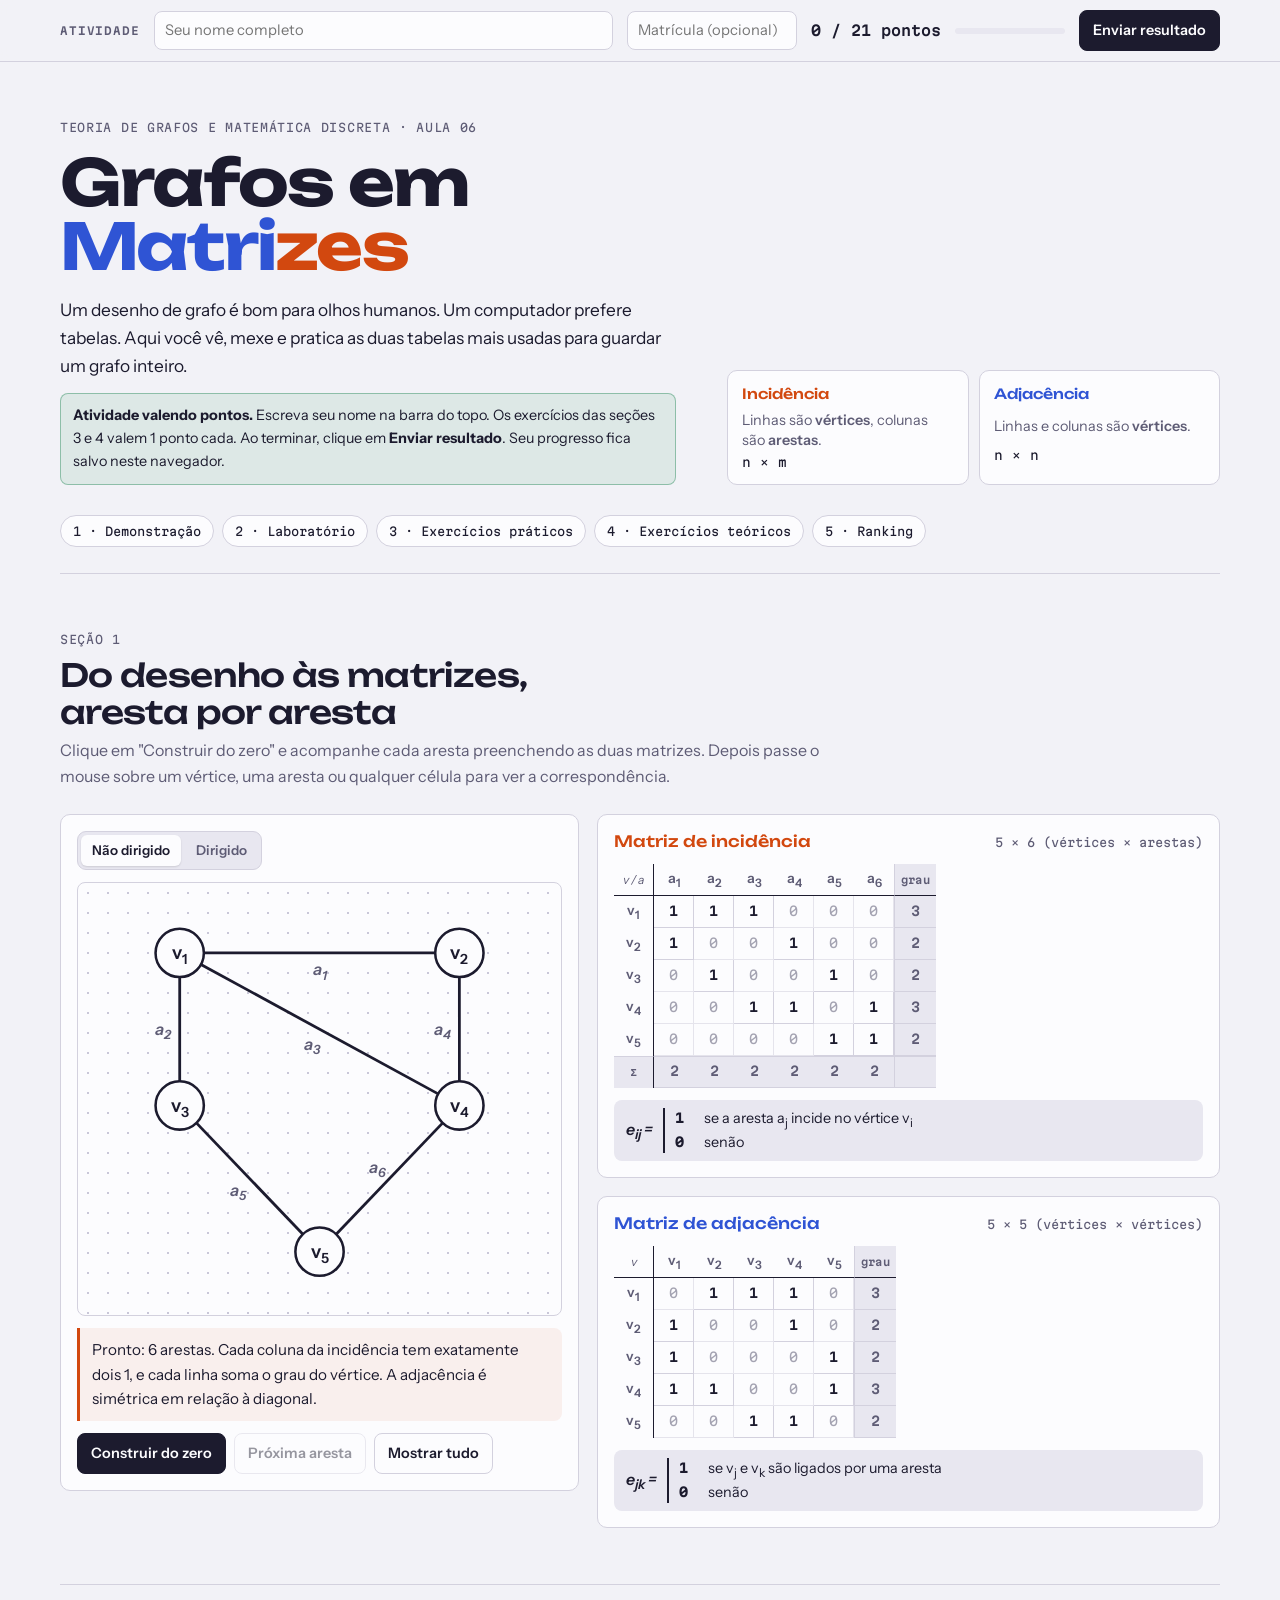
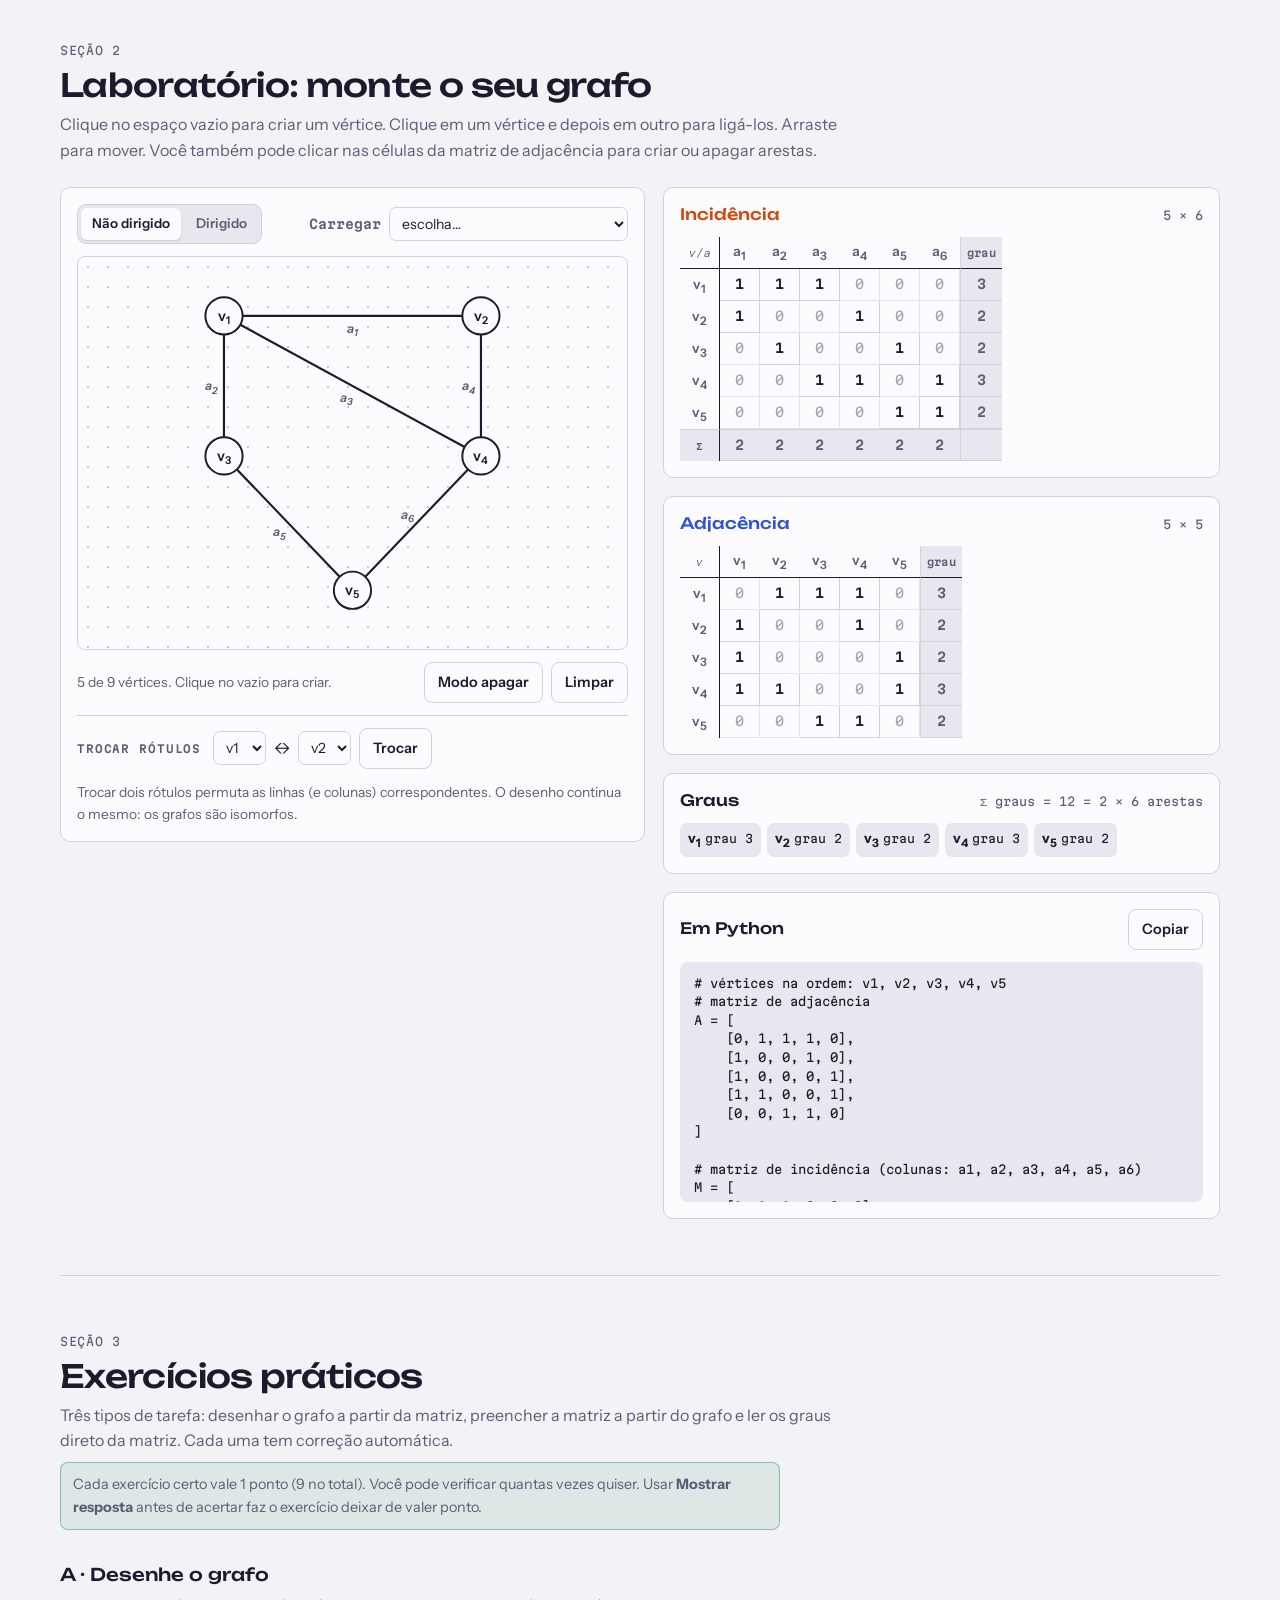
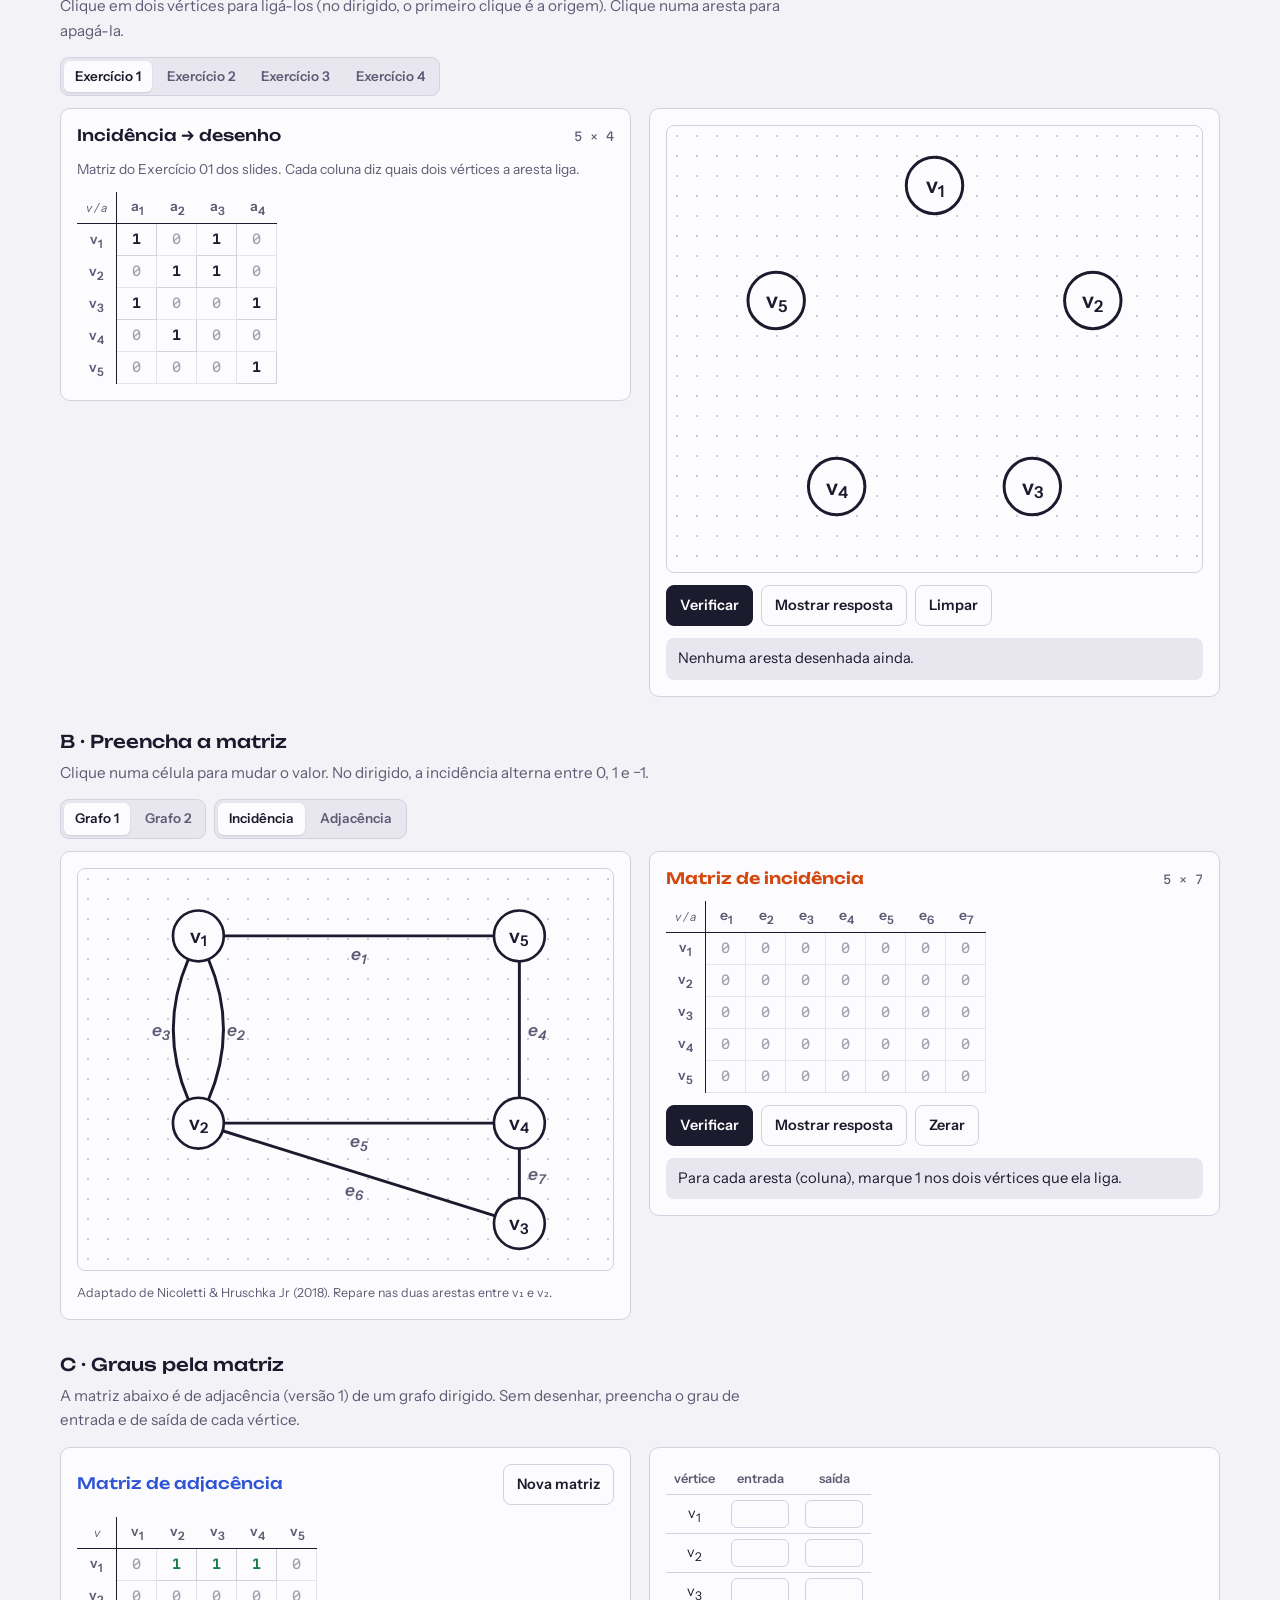
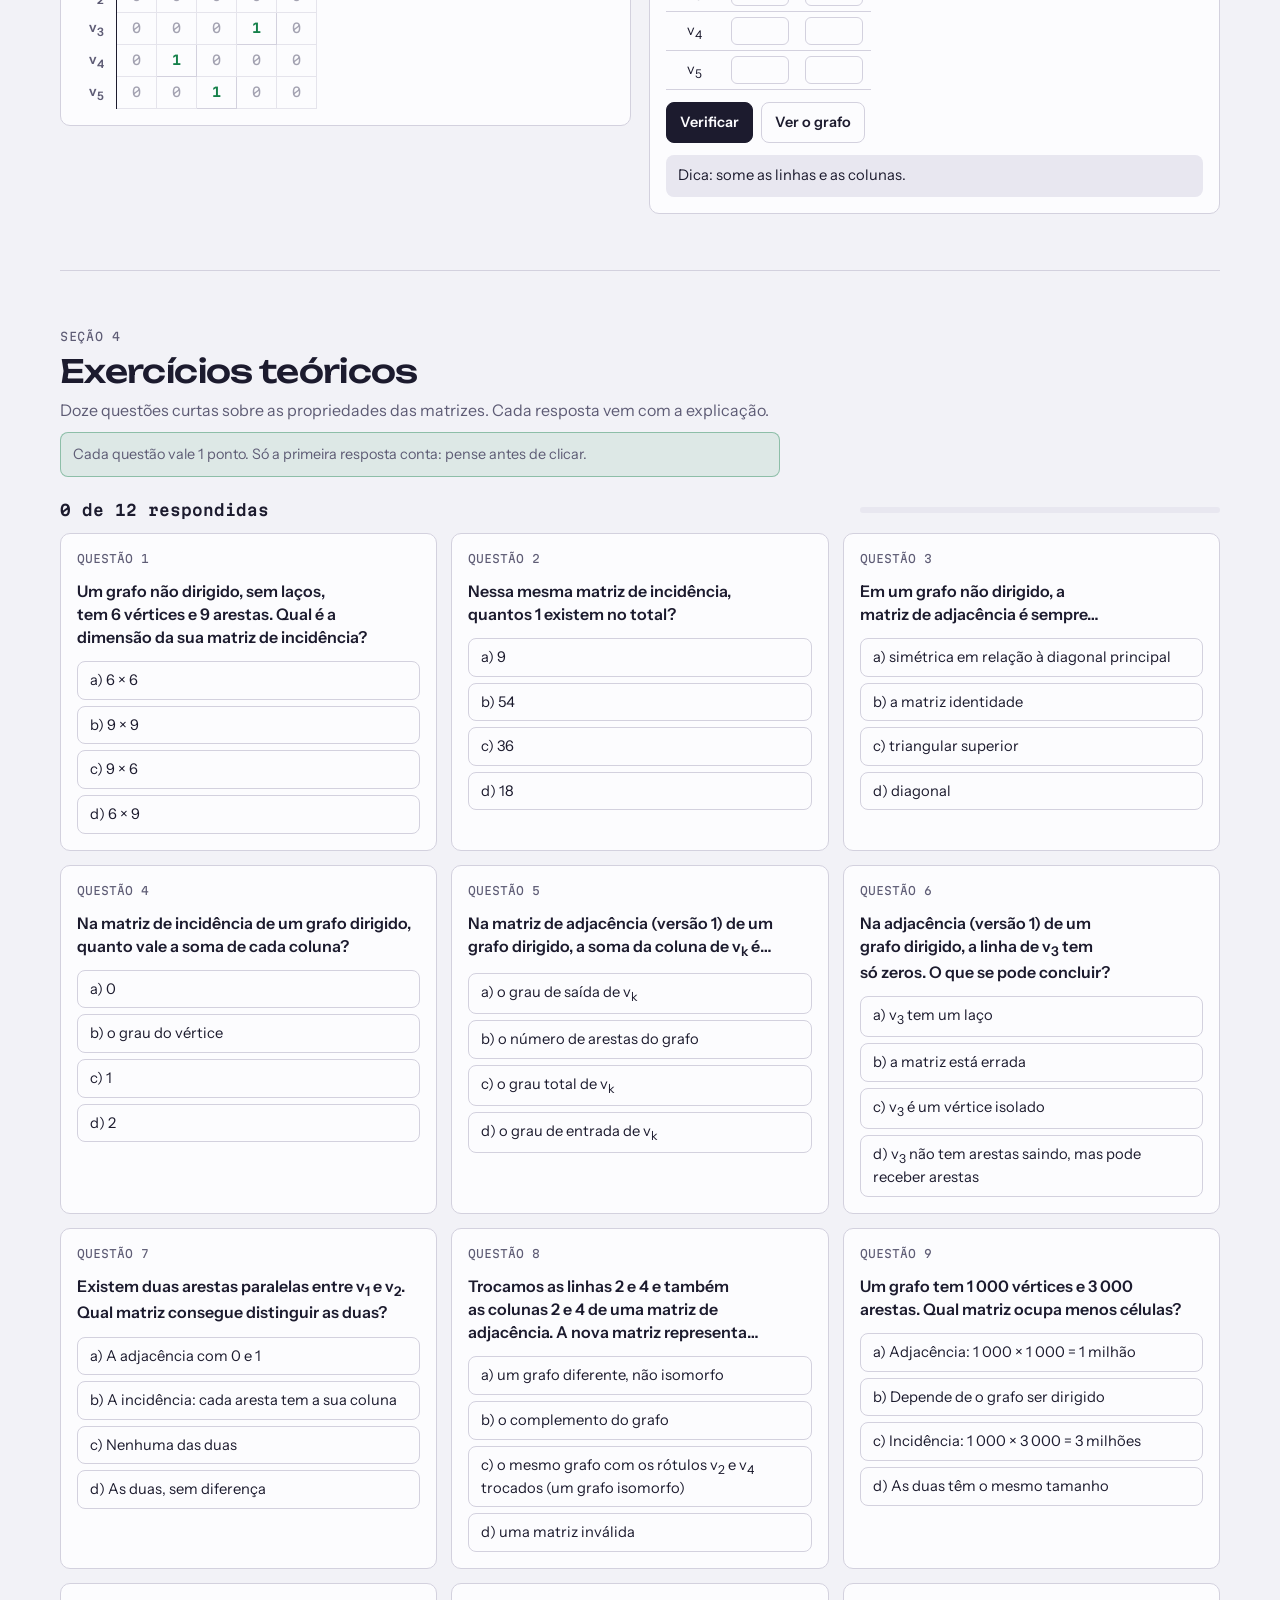
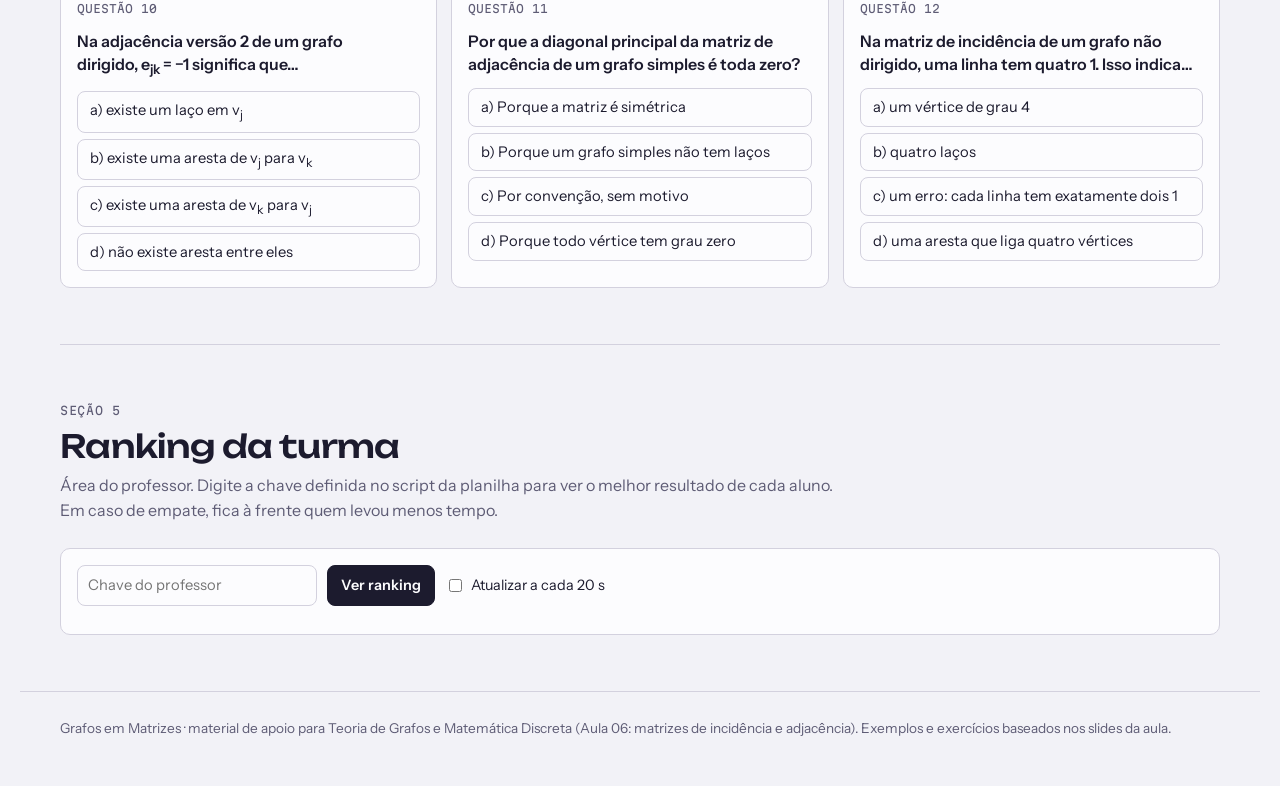
==== index.html @ cfc1b8e6 "Add files via upload" ====
<!doctype html>
<html lang="pt-BR">
  <head>
    <meta charset="utf-8" />
    <meta
      name="viewport"
      content="width=device-width,initial-scale=1,viewport-fit=cover"
    />
    <title>Grafos em Matrizes · Turma</title>
    <link rel="preconnect" href="https://fonts.googleapis.com" />
    <link rel="preconnect" href="https://fonts.gstatic.com" crossorigin />
    <link
      rel="stylesheet"
      href="https://fonts.googleapis.com/css2?family=Unbounded:wght@500;700&family=Instrument+Sans:wght@400;500;600;700&family=Martian+Mono:wght@400;600&display=swap"
    />
    <style>
      /* Layout: papel quadriculado de matemática discreta. Cabeçalho curto; a demonstração (desenho ↔ matrizes) abre a página; depois laboratório, exercícios práticos e teóricos. */
      :root {
        --bg: #f2f2f7;
        --surface: #fcfcfe;
        --sunk: #e8e7f0;
        --ink: #1c1b2e;
        --muted: #5e5c75;
        --line: #d3d1de;
        --dot: #c9c7d8;
        --vtx: #2f54d4;
        --edge: #d2480f;
        --out: #15804a;
        --in: #c2255c;
        --f-display: "Unbounded", "Arial Black", system-ui, sans-serif;
        --f-body:
          "Instrument Sans", system-ui, -apple-system, "Segoe UI", Roboto,
          sans-serif;
        --f-mono:
          "Martian Mono", ui-monospace, "SFMono-Regular", Menlo, Consolas,
          monospace;
        --r: 10px;
      }
      @media (prefers-color-scheme: dark) {
        :root:not([data-theme="light"]) {
          --bg: #121220;
          --surface: #1a1a2b;
          --sunk: #0e0e19;
          --ink: #e7e6f2;
          --muted: #9c9ab4;
          --line: #2e2d45;
          --dot: #34334d;
          --vtx: #7c98ff;
          --edge: #ff8a4c;
          --out: #4fd08c;
          --in: #ff6b9a;
          color-scheme: dark;
        }
      }
      :root[data-theme="dark"] {
        --bg: #121220;
        --surface: #1a1a2b;
        --sunk: #0e0e19;
        --ink: #e7e6f2;
        --muted: #9c9ab4;
        --line: #2e2d45;
        --dot: #34334d;
        --vtx: #7c98ff;
        --edge: #ff8a4c;
        --out: #4fd08c;
        --in: #ff6b9a;
        color-scheme: dark;
      }
      * {
        box-sizing: border-box;
      }
      [hidden] {
        display: none !important;
      }
      body {
        margin: 0;
        background: var(--bg);
        color: var(--ink);
        font: 16px/1.6 var(--f-body);
        -webkit-font-smoothing: antialiased;
      }
      .wrap {
        max-width: 1240px;
        margin-inline: auto;
        padding-inline: clamp(16px, 4vw, 40px);
      }
      h1,
      h2,
      h3,
      h4 {
        margin: 0;
        text-wrap: balance;
      }
      p {
        margin: 0;
      }
      a {
        color: var(--vtx);
      }
      .kv {
        color: var(--vtx);
        font-weight: 600;
      }
      .ke {
        color: var(--edge);
        font-weight: 600;
      }
      .ko {
        color: var(--out);
        font-weight: 600;
      }
      .ki {
        color: var(--in);
        font-weight: 600;
      }
      :focus-visible {
        outline: 2px solid var(--vtx);
        outline-offset: 2px;
      }

      /* ---------- Cabeçalho ---------- */
      .hero {
        display: grid;
        grid-template-columns: minmax(0, 1.25fr) minmax(0, 1fr);
        gap: clamp(20px, 4vw, 56px);
        padding-block: clamp(28px, 5vw, 56px) 20px;
        align-items: end;
      }
      .eyebrow {
        font-family: var(--f-mono);
        font-size: 0.72rem;
        letter-spacing: 0.06em;
        text-transform: uppercase;
        color: var(--muted);
        margin-bottom: 14px;
      }
      h1 {
        font-family: var(--f-display);
        font-weight: 700;
        font-size: clamp(2.1rem, 5.4vw, 4rem);
        line-height: 1;
        letter-spacing: -0.03em;
      }
      h1 .v {
        color: var(--vtx);
      }
      h1 .e {
        color: var(--edge);
      }
      .lead {
        font-size: 1.08rem;
        max-width: 56ch;
      }
      .hero-pair {
        display: grid;
        grid-template-columns: 1fr 1fr;
        gap: 10px;
      }
      .hero-pair div {
        background: var(--surface);
        border: 1px solid var(--line);
        border-radius: var(--r);
        padding: 12px 14px;
        display: grid;
        gap: 4px;
      }
      .hero-pair b {
        font-family: var(--f-display);
        font-size: 0.88rem;
        font-weight: 500;
      }
      .hero-pair span {
        font-size: 0.9rem;
        color: var(--muted);
        line-height: 1.4;
      }
      .hero-pair .dim {
        font-family: var(--f-mono);
        font-size: 0.78rem;
        color: var(--ink);
      }
      nav.toc {
        display: flex;
        flex-wrap: wrap;
        gap: 8px;
        padding-block: 10px 26px;
      }
      nav.toc a {
        font-family: var(--f-mono);
        font-size: 0.74rem;
        color: var(--ink);
        text-decoration: none;
        padding: 6px 12px;
        border: 1px solid var(--line);
        border-radius: 999px;
        background: var(--surface);
      }
      nav.toc a:hover {
        border-color: var(--ink);
      }

      /* ---------- Seções ---------- */
      section {
        padding-block: clamp(32px, 5vw, 56px);
        border-top: 1px solid var(--line);
      }
      .sec-head {
        display: grid;
        gap: 8px;
        margin-bottom: 24px;
        max-width: 72ch;
      }
      .sec-head .num {
        font-family: var(--f-mono);
        font-size: 0.72rem;
        color: var(--muted);
        letter-spacing: 0.06em;
      }
      h2 {
        font-family: var(--f-display);
        font-weight: 500;
        font-size: clamp(1.35rem, 2.8vw, 2rem);
        line-height: 1.15;
        letter-spacing: -0.02em;
      }
      .sec-head p {
        color: var(--muted);
      }
      h3.sub {
        font-family: var(--f-display);
        font-weight: 500;
        font-size: 1.1rem;
        margin: 30px 0 6px;
      }
      p.subp {
        color: var(--muted);
        font-size: 0.95rem;
        margin-bottom: 14px;
        max-width: 72ch;
      }
      .card {
        background: var(--surface);
        border: 1px solid var(--line);
        border-radius: var(--r);
        padding: 16px;
        display: flex;
        flex-direction: column;
        gap: 12px;
        min-width: 0;
      }
      .lbl {
        font-family: var(--f-mono);
        font-size: 0.68rem;
        font-weight: 600;
        letter-spacing: 0.08em;
        text-transform: uppercase;
        color: var(--muted);
      }

      /* ---------- Controles ---------- */
      button {
        font: inherit;
        color: inherit;
      }
      .btn {
        display: inline-flex;
        align-items: center;
        justify-content: center;
        gap: 8px;
        font-weight: 600;
        font-size: 0.9rem;
        padding: 8px 13px;
        border-radius: 8px;
        border: 1px solid var(--line);
        background: var(--surface);
        color: var(--ink);
        cursor: pointer;
        transition:
          border-color 0.15s,
          background 0.15s,
          transform 0.1s;
      }
      .btn:hover {
        border-color: var(--ink);
      }
      .btn:active {
        transform: translateY(1px);
      }
      .btn[disabled] {
        opacity: 0.45;
        cursor: not-allowed;
      }
      .btn-primary {
        background: var(--ink);
        color: var(--surface);
        border-color: var(--ink);
      }
      .btn-primary:hover {
        background: var(--vtx);
        border-color: var(--vtx);
      }
      .btn.on {
        background: var(--in);
        border-color: var(--in);
        color: #fff;
      }
      .seg {
        display: inline-flex;
        flex-wrap: wrap;
        gap: 4px;
        padding: 3px;
        border: 1px solid var(--line);
        border-radius: 9px;
        background: var(--sunk);
      }
      .seg button {
        font-size: 0.84rem;
        font-weight: 600;
        padding: 5px 11px;
        border: 0;
        border-radius: 6px;
        background: transparent;
        cursor: pointer;
        color: var(--muted);
      }
      .seg button[aria-pressed="true"] {
        background: var(--surface);
        color: var(--ink);
        box-shadow: 0 1px 2px rgb(0 0 0 / 0.12);
      }
      .row {
        display: flex;
        flex-wrap: wrap;
        gap: 8px;
        align-items: center;
      }
      .row.spread {
        justify-content: space-between;
      }
      select {
        font: inherit;
        font-size: 0.88rem;
        padding: 6px 8px;
        border-radius: 7px;
        border: 1px solid var(--line);
        background: var(--surface);
        color: var(--ink);
      }

      /* ---------- Desenho do grafo ---------- */
      .canvas {
        position: relative;
        border-radius: 8px;
        border: 1px solid var(--line);
        background-color: var(--surface);
        background-image: radial-gradient(var(--dot) 1px, transparent 1.2px);
        background-size: 20px 20px;
        overflow: hidden;
      }
      .canvas svg {
        display: block;
        width: 100%;
        height: auto;
        touch-action: none;
        user-select: none;
      }
      .g-edge {
        fill: none;
        stroke: var(--ink);
        stroke-width: 2.2;
        transition:
          stroke 0.2s,
          stroke-width 0.2s,
          opacity 0.2s;
      }
      .g-head {
        fill: var(--ink);
        transition: fill 0.2s;
      }
      .g-ehit {
        fill: none;
        stroke: transparent;
        stroke-width: 14;
        cursor: pointer;
      }
      .g-elbl {
        font: italic 600 13px var(--f-body);
        fill: var(--muted);
        text-anchor: middle;
        dominant-baseline: central;
        transition: fill 0.2s;
      }
      .g-v circle {
        fill: var(--surface);
        stroke: var(--ink);
        stroke-width: 2;
        transition:
          fill 0.2s,
          stroke 0.2s;
      }
      .g-v text {
        font: 600 15px var(--f-body);
        fill: var(--ink);
        text-anchor: middle;
        dominant-baseline: central;
        pointer-events: none;
      }
      .g-v {
        cursor: pointer;
      }
      .ge.todo .g-edge {
        stroke: var(--line);
        stroke-dasharray: 5 5;
      }
      .ge.todo .g-head {
        fill: var(--line);
      }
      .ge.todo .g-elbl {
        fill: var(--line);
      }
      .ge.hl .g-edge,
      .ge.cur .g-edge {
        stroke: var(--edge);
        stroke-width: 3.6;
      }
      .ge.hl .g-head,
      .ge.cur .g-head {
        fill: var(--edge);
      }
      .ge.hl .g-elbl,
      .ge.cur .g-elbl {
        fill: var(--edge);
      }
      .g-v.hl circle {
        stroke: var(--vtx);
        fill: color-mix(in srgb, var(--vtx) 16%, var(--surface));
        stroke-width: 3;
      }
      .g-v.sel circle {
        stroke: var(--vtx);
        fill: var(--vtx);
      }
      .g-v.sel text {
        fill: var(--surface);
      }
      .g-v.src circle {
        stroke: var(--out);
        stroke-width: 3;
      }
      .g-v.dst circle {
        stroke: var(--in);
        stroke-width: 3;
      }
      .ge.ok .g-edge {
        stroke: var(--out);
        stroke-width: 3;
      }
      .ge.ok .g-head {
        fill: var(--out);
      }
      .ge.bad .g-edge {
        stroke: var(--in);
        stroke-width: 3;
      }
      .ge.bad .g-head {
        fill: var(--in);
      }
      .ge.miss .g-edge {
        stroke: var(--in);
        stroke-dasharray: 4 5;
        opacity: 0.7;
      }
      .ge.miss .g-head {
        fill: var(--in);
        opacity: 0.7;
      }
      .token {
        fill: var(--edge);
        filter: drop-shadow(0 0 5px var(--edge));
      }
      .del-mode .g-v,
      .del-mode .g-ehit {
        cursor: not-allowed;
      }
      .hint-line {
        font-size: 0.86rem;
        color: var(--muted);
      }

      /* ---------- Matrizes ---------- */
      .mxwrap {
        overflow-x: auto;
        max-width: 100%;
      }
      table.mx {
        border-collapse: separate;
        border-spacing: 0;
        font: 13px/1 var(--f-mono);
      }
      .mx th,
      .mx td {
        width: 40px;
        height: 32px;
        text-align: center;
        vertical-align: middle;
        padding: 0 4px;
        transition:
          background 0.15s,
          color 0.15s;
      }
      .mx thead th {
        font: 600 14px var(--f-body);
        color: var(--muted);
        border-bottom: 1.5px solid var(--ink);
      }
      .mx tbody th {
        font: 600 14px var(--f-body);
        color: var(--muted);
        border-right: 1.5px solid var(--ink);
      }
      .mx th.corner {
        font: italic 12px var(--f-body);
        border-right: 1.5px solid var(--ink);
      }
      .mx td {
        border-bottom: 1px solid var(--line);
        border-right: 1px solid var(--line);
        cursor: default;
      }
      .mx td.z {
        color: var(--muted);
        opacity: 0.55;
      }
      .mx td.p {
        color: var(--out);
        font-weight: 600;
      }
      .mx td.n {
        color: var(--in);
        font-weight: 600;
      }
      .mx td.pm {
        color: var(--edge);
        font-weight: 600;
      }
      .mx td.one {
        font-weight: 600;
      }
      .mx td.empty {
        color: var(--line);
      }
      .mx td.multi {
        position: relative;
      }
      .mx td.multi::after {
        content: "";
        position: absolute;
        top: 4px;
        right: 4px;
        width: 5px;
        height: 5px;
        border-radius: 50%;
        background: var(--edge);
      }
      .mx .sum {
        color: var(--muted);
        font-style: normal;
        background: var(--sunk);
        border-right: 0;
      }
      .mx thead th.sum {
        font: 600 10.5px var(--f-mono);
        letter-spacing: 0.02em;
        color: var(--muted);
        background: var(--sunk);
        white-space: nowrap;
        padding: 0 6px;
      }
      .mx td.sum,
      .mx tr.sumrow th {
        font-weight: 600;
      }
      .mx tr.sumrow td,
      .mx tr.sumrow th {
        background: var(--sunk);
        border-top: 1.5px solid var(--line);
      }
      .mx tr.sumrow th {
        font: 600 10.5px var(--f-mono);
        white-space: nowrap;
      }
      .mx .sep {
        border-left: 1.5px solid var(--line);
      }
      .mx .hl-r {
        background: color-mix(in srgb, var(--vtx) 13%, transparent);
      }
      .mx .hl-c {
        background: color-mix(in srgb, var(--edge) 13%, transparent);
      }
      .mx .hl-x {
        background: color-mix(in srgb, var(--edge) 34%, transparent);
        color: var(--ink) !important;
        opacity: 1 !important;
      }
      .mx th.hl-r {
        color: var(--vtx);
      }
      .mx th.hl-c {
        color: var(--edge);
      }
      .mx td.pop {
        animation: pop 0.7s cubic-bezier(0.3, 1.6, 0.5, 1);
      }
      @keyframes pop {
        0% {
          transform: scale(0.3);
          background: color-mix(in srgb, var(--edge) 45%, transparent);
        }
        100% {
          transform: scale(1);
        }
      }
      .mx td.flash {
        animation: flash 1.1s;
      }
      @keyframes flash {
        0%,
        40% {
          background: color-mix(in srgb, var(--vtx) 32%, transparent);
        }
      }
      .mx.edit td:not(.sum) {
        cursor: pointer;
      }
      .mx.edit td:not(.sum):hover {
        outline: 2px solid var(--vtx);
        outline-offset: -2px;
      }
      .mx td.wrong {
        outline: 2px solid var(--in);
        outline-offset: -2px;
        background: color-mix(in srgb, var(--in) 12%, transparent);
      }
      .mx td.right {
        background: color-mix(in srgb, var(--out) 10%, transparent);
      }
      .mxhead {
        display: flex;
        flex-wrap: wrap;
        gap: 6px 12px;
        align-items: baseline;
        justify-content: space-between;
      }
      .mxhead h4 {
        font: 500 0.98rem var(--f-display);
      }
      .dim {
        font-family: var(--f-mono);
        font-size: 0.74rem;
        color: var(--muted);
      }
      .rule {
        display: grid;
        grid-template-columns: auto auto;
        align-items: center;
        justify-content: start;
        gap: 10px;
        font-size: 0.9rem;
        padding: 8px 12px;
        border-radius: 8px;
        background: var(--sunk);
      }
      .rule .lhs {
        font: italic 600 1rem var(--f-body);
      }
      .rule .cases {
        border-left: 2px solid var(--ink);
        padding-left: 10px;
        display: grid;
        gap: 1px;
        line-height: 1.45;
      }
      .rule .cases b {
        font-family: var(--f-mono);
        font-size: 0.82rem;
        display: inline-block;
        min-width: 26px;
      }

      /* ---------- Demonstração ---------- */
      .demo {
        display: grid;
        grid-template-columns: minmax(0, 1fr) minmax(0, 1.2fr);
        gap: 18px;
        align-items: start;
      }
      .caption {
        min-height: 3.3em;
        font-size: 0.95rem;
        padding: 10px 12px;
        border-left: 3px solid var(--edge);
        background: color-mix(in srgb, var(--edge) 7%, transparent);
        border-radius: 0 8px 8px 0;
      }
      .mxstack {
        display: grid;
        gap: 18px;
      }

      /* ---------- Laboratório ---------- */
      .lab {
        display: grid;
        grid-template-columns: minmax(0, 1.05fr) minmax(0, 1fr);
        gap: 18px;
        align-items: start;
      }
      .degs {
        display: flex;
        flex-wrap: wrap;
        gap: 6px;
      }
      .deg {
        font-family: var(--f-mono);
        font-size: 0.72rem;
        padding: 4px 8px;
        border-radius: 7px;
        background: var(--sunk);
      }
      .deg b {
        font-family: var(--f-body);
        font-size: 0.88rem;
        margin-right: 4px;
      }
      .note {
        font-size: 0.86rem;
        color: var(--muted);
        padding: 8px 10px;
        border: 1px dashed var(--line);
        border-radius: 8px;
      }
      .note.warn {
        border-color: var(--edge);
        color: var(--ink);
      }
      pre.py {
        font: 12px/1.55 var(--f-mono);
        background: var(--sunk);
        border-radius: 8px;
        padding: 12px 14px;
        margin: 0;
        overflow-x: auto;
        max-height: 240px;
      }

      /* ---------- Exercícios ---------- */
      .ex {
        display: grid;
        grid-template-columns: minmax(0, 1fr) minmax(0, 1fr);
        gap: 18px;
        align-items: start;
      }
      .fb {
        font-size: 0.92rem;
        padding: 9px 12px;
        border-radius: 8px;
        background: var(--sunk);
        min-height: 2.6em;
      }
      .fb.ok {
        background: color-mix(in srgb, var(--out) 13%, transparent);
        color: var(--ink);
      }
      .fb.ok b {
        color: var(--out);
      }
      .fb.bad {
        background: color-mix(in srgb, var(--in) 11%, transparent);
      }
      .fb.bad b {
        color: var(--in);
      }
      .src {
        font-size: 0.78rem;
        color: var(--muted);
      }
      .dg-table {
        border-collapse: collapse;
        font-size: 0.9rem;
      }
      .dg-table th,
      .dg-table td {
        padding: 5px 8px;
        border-bottom: 1px solid var(--line);
        text-align: center;
      }
      .dg-table th {
        font-weight: 600;
        color: var(--muted);
        font-size: 0.8rem;
      }
      .dg-table input {
        width: 58px;
        font: 600 0.95rem var(--f-mono);
        text-align: center;
        padding: 4px;
        border-radius: 6px;
        border: 1px solid var(--line);
        background: var(--surface);
        color: var(--ink);
      }
      .dg-table input.ok {
        border-color: var(--out);
        background: color-mix(in srgb, var(--out) 12%, transparent);
      }
      .dg-table input.bad {
        border-color: var(--in);
        background: color-mix(in srgb, var(--in) 12%, transparent);
      }

      .quiz-top {
        display: flex;
        flex-wrap: wrap;
        gap: 12px;
        align-items: center;
        justify-content: space-between;
        margin-bottom: 14px;
      }
      .qscore {
        font: 600 0.95rem var(--f-mono);
      }
      .qbar {
        flex: 1;
        min-width: 160px;
        max-width: 360px;
        height: 6px;
        border-radius: 3px;
        background: var(--sunk);
        overflow: hidden;
      }
      .qbar i {
        display: block;
        height: 100%;
        width: 0;
        background: var(--out);
        transition: width 0.4s;
      }
      .quiz {
        display: grid;
        grid-template-columns: repeat(auto-fit, minmax(min(100%, 360px), 1fr));
        gap: 14px;
      }
      .q h4 {
        font: 600 1rem/1.45 var(--f-body);
      }
      .q .qn {
        font-family: var(--f-mono);
        font-size: 0.7rem;
        color: var(--muted);
      }
      .opts {
        display: grid;
        gap: 6px;
      }
      .opts button {
        text-align: left;
        font-size: 0.92rem;
        padding: 8px 12px;
        border-radius: 8px;
        border: 1px solid var(--line);
        background: var(--surface);
        cursor: pointer;
        line-height: 1.4;
      }
      .opts button:hover:not([disabled]) {
        border-color: var(--ink);
      }
      .opts button[disabled] {
        cursor: default;
      }
      .opts button.right {
        border-color: var(--out);
        background: color-mix(in srgb, var(--out) 13%, transparent);
      }
      .opts button.wrong {
        border-color: var(--in);
        background: color-mix(in srgb, var(--in) 11%, transparent);
      }
      .q .why {
        font-size: 0.9rem;
        border-left: 3px solid var(--out);
        padding-left: 10px;
      }
      .q .why.miss {
        border-left-color: var(--in);
      }
      .qmx {
        font: 12px var(--f-mono);
      }
      footer {
        border-top: 1px solid var(--line);
        padding-block: 26px 46px;
        color: var(--muted);
        font-size: 0.85rem;
      }

      /* ---------- Atividade da turma ---------- */
      html {
        scroll-padding-top: 76px;
      }
      .idbar {
        position: sticky;
        top: env(safe-area-inset-top, 0px);
        z-index: 50;
        background: color-mix(in srgb, var(--bg) 90%, transparent);
        backdrop-filter: blur(8px);
        -webkit-backdrop-filter: blur(8px);
        border-bottom: 1px solid var(--line);
      }
      .idbar > .wrap {
        display: flex;
        flex-wrap: wrap;
        gap: 8px 14px;
        align-items: center;
        padding-block: 10px;
      }
      .idbar input {
        font: inherit;
        font-size: 0.92rem;
        padding: 7px 10px;
        border-radius: 8px;
        border: 1px solid var(--line);
        background: var(--surface);
        color: var(--ink);
        min-width: 0;
      }
      #who {
        flex: 1 1 240px;
      }
      #mat {
        flex: 0 1 170px;
      }
      .idbar input.need {
        border-color: var(--in);
        box-shadow: 0 0 0 2px color-mix(in srgb, var(--in) 25%, transparent);
      }
      .pts {
        font: 600 0.9rem var(--f-mono);
        white-space: nowrap;
        font-variant-numeric: tabular-nums;
      }
      .pbar {
        width: 110px;
        height: 6px;
        border-radius: 3px;
        background: var(--sunk);
        overflow: hidden;
      }
      .pbar i {
        display: block;
        height: 100%;
        width: 0;
        background: var(--out);
        transition: width 0.4s;
      }
      .send-panel {
        display: flex;
        flex-wrap: wrap;
        gap: 10px 16px;
        align-items: center;
        justify-content: space-between;
        padding-block: 0 12px;
        font-size: 0.92rem;
      }
      .send-panel.ok span b {
        color: var(--out);
      }
      .send-panel.bad span b {
        color: var(--in);
      }
      .tabdone::after {
        content: " ✓";
        color: var(--out);
        font-weight: 700;
      }
      .tabrev::after {
        content: " •";
        color: var(--muted);
      }
      .ptinfo {
        font-size: 0.9rem;
        padding: 10px 12px;
        border-radius: 8px;
        background: color-mix(in srgb, var(--out) 9%, transparent);
        border: 1px solid color-mix(in srgb, var(--out) 40%, transparent);
        max-width: 72ch;
      }
      .rk-bar {
        display: flex;
        flex-wrap: wrap;
        gap: 10px;
        align-items: center;
      }
      .rk-bar input[type="password"] {
        font: inherit;
        font-size: 0.92rem;
        padding: 8px 10px;
        border-radius: 8px;
        border: 1px solid var(--line);
        background: var(--surface);
        color: var(--ink);
        width: min(100%, 240px);
      }
      .rk-status {
        font-size: 0.88rem;
        color: var(--muted);
      }
      .podium {
        display: grid;
        grid-template-columns: repeat(3, minmax(0, 1fr));
        gap: 12px;
        align-items: end;
        margin-block: 6px 4px;
      }
      .pod {
        border: 1px solid var(--line);
        border-radius: var(--r);
        background: var(--surface);
        padding: 14px;
        display: grid;
        gap: 4px;
        text-align: center;
        min-width: 0;
      }
      .pod .pos {
        font: 700 2rem/1 var(--f-display);
      }
      .pod .nm {
        font-weight: 600;
        overflow-wrap: anywhere;
      }
      .pod .sc {
        font: 600 0.9rem var(--f-mono);
        color: var(--muted);
      }
      .pod.p1 {
        padding-block: 26px;
        border-color: var(--out);
        background: color-mix(in srgb, var(--out) 9%, var(--surface));
      }
      .pod.p1 .pos {
        color: var(--out);
      }
      .pod.p2 .pos {
        color: var(--vtx);
      }
      .pod.p3 .pos {
        color: var(--edge);
      }
      table.rk {
        width: 100%;
        border-collapse: collapse;
        font-size: 0.92rem;
      }
      .rk th {
        font: 600 0.7rem var(--f-mono);
        letter-spacing: 0.06em;
        text-transform: uppercase;
        color: var(--muted);
        text-align: left;
        padding: 8px;
        border-bottom: 1.5px solid var(--ink);
      }
      .rk td {
        padding: 8px;
        border-bottom: 1px solid var(--line);
      }
      .rk td.n {
        font-family: var(--f-mono);
        font-variant-numeric: tabular-nums;
        white-space: nowrap;
      }
      .rk tr:nth-child(-n + 3) td:first-child {
        font-weight: 700;
      }
      .setup ol {
        margin: 0;
        padding-left: 1.3em;
        display: grid;
        gap: 8px;
        font-size: 0.94rem;
      }
      .setup code {
        font-family: var(--f-mono);
        font-size: 0.8rem;
        background: var(--sunk);
        padding: 1px 5px;
        border-radius: 4px;
      }
      @media (max-width: 640px) {
        .idbar {
          position: static;
        }
        .podium {
          grid-template-columns: 1fr;
        }
      }
      @media (max-width: 980px) {
        .demo,
        .lab,
        .ex {
          grid-template-columns: minmax(0, 1fr);
        }
      }
      @media (max-width: 720px) {
        .hero {
          grid-template-columns: minmax(0, 1fr);
        }
      }
      @media (max-width: 420px) {
        .hero-pair {
          grid-template-columns: 1fr;
        }
        .mx th,
        .mx td {
          width: 34px;
          height: 30px;
        }
      }
      @media (prefers-reduced-motion: reduce) {
        * {
          transition: none !important;
          animation: none !important;
        }
      }
    </style>
  </head>
  <body>
    <div class="idbar" id="idbar">
      <div class="wrap">
        <span class="lbl">Atividade</span>
        <input
          id="who"
          type="text"
          placeholder="Seu nome completo"
          autocomplete="name"
          aria-label="Seu nome completo"
          maxlength="80"
        />
        <input
          id="mat"
          type="text"
          placeholder="Matrícula (opcional)"
          aria-label="Matrícula"
          maxlength="30"
        />
        <span class="pts" id="pts">0 / 21 pontos</span>
        <div class="pbar" aria-hidden="true"><i id="pbar"></i></div>
        <button class="btn btn-primary" id="send" type="button">
          Enviar resultado
        </button>
      </div>
      <div class="wrap send-panel" id="sendp" hidden aria-live="polite"></div>
    </div>
    <header class="wrap hero">
      <div>
        <div class="eyebrow">
          Teoria de Grafos e Matemática Discreta · Aula 06
        </div>
        <h1>
          Grafos em <span class="v">Matri</span><span class="e">zes</span>
        </h1>
        <p class="lead" style="margin-top: 18px">
          Um desenho de grafo é bom para olhos humanos. Um computador prefere
          tabelas. Aqui você vê, mexe e pratica as duas tabelas mais usadas para
          guardar um grafo inteiro.
        </p>
        <p class="ptinfo" style="margin-top: 14px">
          <b>Atividade valendo pontos.</b> Escreva seu nome na barra do topo. Os
          exercícios das seções 3 e 4 valem 1 ponto cada. Ao terminar, clique em
          <b>Enviar resultado</b>. Seu progresso fica salvo neste navegador.
        </p>
      </div>
      <div class="hero-pair">
        <div>
          <b class="ke">Incidência</b
          ><span
            >Linhas são <span class="kv">vértices</span>, colunas são
            <span class="ke">arestas</span>.</span
          ><span class="dim">n × m</span>
        </div>
        <div>
          <b class="kv">Adjacência</b
          ><span>Linhas e colunas são <span class="kv">vértices</span>.</span
          ><span class="dim">n × n</span>
        </div>
      </div>
    </header>
    <div class="wrap">
      <nav class="toc" aria-label="Seções">
        <a href="#demo">1 · Demonstração</a>
        <a href="#lab">2 · Laboratório</a>
        <a href="#praticos">3 · Exercícios práticos</a>
        <a href="#teoricos">4 · Exercícios teóricos</a>
        <a href="#ranking">5 · Ranking</a>
      </nav>
    </div>

    <main class="wrap">
      <!-- ================= 1. DEMONSTRAÇÃO ================= -->
      <section id="demo">
        <div class="sec-head">
          <span class="num">SEÇÃO 1</span>
          <h2>Do desenho às matrizes, aresta por aresta</h2>
          <p>
            Clique em "Construir do zero" e acompanhe cada aresta preenchendo as
            duas matrizes. Depois passe o mouse sobre um vértice, uma aresta ou
            qualquer célula para ver a correspondência.
          </p>
        </div>
        <div class="demo">
          <div class="card">
            <div class="row spread">
              <div
                class="seg"
                id="d-type"
                role="group"
                aria-label="Tipo de grafo"
              >
                <button type="button" data-v="0" aria-pressed="true">
                  Não dirigido
                </button>
                <button type="button" data-v="1" aria-pressed="false">
                  Dirigido
                </button>
              </div>
              <div
                class="seg"
                id="d-ver"
                role="group"
                aria-label="Versão da matriz de adjacência"
                hidden
              >
                <button type="button" data-v="1" aria-pressed="true">
                  Adjacência v1
                </button>
                <button type="button" data-v="2" aria-pressed="false">
                  v2
                </button>
              </div>
            </div>
            <div class="canvas">
              <svg
                id="d-svg"
                viewBox="0 0 380 340"
                aria-label="Grafo de exemplo"
              ></svg>
            </div>
            <div class="caption" id="d-cap" aria-live="polite"></div>
            <div class="row">
              <button class="btn btn-primary" id="d-build" type="button">
                Construir do zero
              </button>
              <button class="btn" id="d-step" type="button">
                Próxima aresta
              </button>
              <button class="btn" id="d-full" type="button">
                Mostrar tudo
              </button>
            </div>
          </div>
          <div class="mxstack">
            <div class="card">
              <div class="mxhead">
                <h4 class="ke">Matriz de incidência</h4>
                <span class="dim" id="d-inc-dim"></span>
              </div>
              <div class="mxwrap" id="d-inc"></div>
              <div class="rule" id="d-inc-rule"></div>
            </div>
            <div class="card">
              <div class="mxhead">
                <h4 class="kv">Matriz de adjacência</h4>
                <span class="dim" id="d-adj-dim"></span>
              </div>
              <div class="mxwrap" id="d-adj"></div>
              <div class="rule" id="d-adj-rule"></div>
            </div>
          </div>
        </div>
      </section>

      <!-- ================= 2. LABORATÓRIO ================= -->
      <section id="lab">
        <div class="sec-head">
          <span class="num">SEÇÃO 2</span>
          <h2>Laboratório: monte o seu grafo</h2>
          <p>
            Clique no espaço vazio para criar um vértice. Clique em um vértice e
            depois em outro para ligá-los. Arraste para mover. Você também pode
            clicar nas células da matriz de adjacência para criar ou apagar
            arestas.
          </p>
        </div>
        <div class="lab">
          <div class="card">
            <div class="row spread">
              <div
                class="seg"
                id="l-type"
                role="group"
                aria-label="Tipo de grafo"
              >
                <button type="button" data-v="0">Não dirigido</button>
                <button type="button" data-v="1">Dirigido</button>
              </div>
              <div class="row">
                <label
                  class="lbl"
                  for="l-preset"
                  style="
                    text-transform: none;
                    letter-spacing: 0;
                    font-size: 0.8rem;
                  "
                  >Carregar</label
                >
                <select id="l-preset">
                  <option value="">escolha…</option>
                  <option value="ex1">Exemplo 1 (não dirigido)</option>
                  <option value="ex2">Exemplo 2: K₄</option>
                  <option value="ex3">Exemplo 3: com vértice isolado</option>
                  <option value="ex4">Exemplo 4 (dirigido)</option>
                  <option value="ex5">Exemplo 5 (dirigido, ciclo)</option>
                  <option value="rnd">Grafo aleatório</option>
                  <option value="empty">Vazio</option>
                </select>
              </div>
            </div>
            <div class="canvas" id="l-canvas">
              <svg
                id="l-svg"
                viewBox="0 0 560 400"
                aria-label="Editor de grafo"
              ></svg>
            </div>
            <div class="row spread">
              <span class="hint-line" id="l-hint">Até 9 vértices.</span>
              <div class="row">
                <button
                  class="btn"
                  id="l-del"
                  type="button"
                  aria-pressed="false"
                >
                  Modo apagar
                </button>
                <button class="btn" id="l-clear" type="button">Limpar</button>
              </div>
            </div>
            <div
              class="row"
              style="border-top: 1px solid var(--line); padding-top: 12px"
            >
              <span class="lbl" style="margin-right: 4px">Trocar rótulos</span>
              <select id="l-sw1" aria-label="Primeiro vértice"></select
              ><span>↔</span
              ><select id="l-sw2" aria-label="Segundo vértice"></select>
              <button class="btn" id="l-swap" type="button">Trocar</button>
            </div>
            <p class="hint-line">
              Trocar dois rótulos permuta as linhas (e colunas) correspondentes.
              O desenho continua o mesmo: os grafos são isomorfos.
            </p>
          </div>
          <div class="mxstack">
            <div class="card">
              <div class="mxhead">
                <h4 class="ke">Incidência</h4>
                <span class="dim" id="l-inc-dim"></span>
              </div>
              <div class="mxwrap" id="l-inc"></div>
            </div>
            <div class="card">
              <div class="mxhead">
                <h4 class="kv">Adjacência</h4>
                <div
                  class="seg"
                  id="l-ver"
                  role="group"
                  aria-label="Versão"
                  hidden
                >
                  <button type="button" data-v="1">v1</button
                  ><button type="button" data-v="2">v2</button>
                </div>
                <span class="dim" id="l-adj-dim"></span>
              </div>
              <div class="mxwrap" id="l-adj"></div>
              <div class="note" id="l-note" hidden></div>
            </div>
            <div class="card">
              <div class="mxhead">
                <h4>Graus</h4>
                <span class="dim" id="l-sum"></span>
              </div>
              <div class="degs" id="l-degs"></div>
            </div>
            <div class="card">
              <div class="mxhead">
                <h4>Em Python</h4>
                <button class="btn" id="l-copy" type="button">Copiar</button>
              </div>
              <pre class="py" id="l-py"></pre>
            </div>
          </div>
        </div>
      </section>

      <!-- ================= 3. PRÁTICOS ================= -->
      <section id="praticos">
        <div class="sec-head">
          <span class="num">SEÇÃO 3</span>
          <h2>Exercícios práticos</h2>
          <p>
            Três tipos de tarefa: desenhar o grafo a partir da matriz, preencher
            a matriz a partir do grafo e ler os graus direto da matriz. Cada uma
            tem correção automática.
          </p>
          <p class="ptinfo">
            Cada exercício certo vale 1 ponto (9 no total). Você pode verificar
            quantas vezes quiser. Usar <b>Mostrar resposta</b> antes de acertar
            faz o exercício deixar de valer ponto.
          </p>
        </div>

        <h3 class="sub">A · Desenhe o grafo</h3>
        <p class="subp">
          Clique em dois vértices para ligá-los (no dirigido, o primeiro clique
          é a origem). Clique numa aresta para apagá-la.
        </p>
        <div class="row" style="margin-bottom: 12px">
          <div
            class="seg"
            id="dx-tabs"
            role="group"
            aria-label="Exercício"
          ></div>
        </div>
        <div class="ex">
          <div class="card">
            <div class="mxhead">
              <h4 id="dx-title"></h4>
              <span class="dim" id="dx-dim"></span>
            </div>
            <p class="hint-line" id="dx-desc"></p>
            <div class="mxwrap" id="dx-mx"></div>
          </div>
          <div class="card">
            <div class="canvas">
              <svg
                id="dx-svg"
                viewBox="0 0 360 300"
                aria-label="Área de desenho"
              ></svg>
            </div>
            <div class="row">
              <button class="btn btn-primary" id="dx-check" type="button">
                Verificar
              </button>
              <button class="btn" id="dx-show" type="button">
                Mostrar resposta
              </button>
              <button class="btn" id="dx-clear" type="button">Limpar</button>
            </div>
            <div class="fb" id="dx-fb" aria-live="polite">
              Nenhuma aresta desenhada ainda.
            </div>
          </div>
        </div>

        <h3 class="sub">B · Preencha a matriz</h3>
        <p class="subp">
          Clique numa célula para mudar o valor. No dirigido, a incidência
          alterna entre 0, 1 e −1.
        </p>
        <div class="row" style="margin-bottom: 12px">
          <div class="seg" id="fx-tabs" role="group" aria-label="Grafo"></div>
          <div class="seg" id="fx-kind" role="group" aria-label="Matriz pedida">
            <button type="button" data-v="inc">Incidência</button
            ><button type="button" data-v="adj">Adjacência</button>
          </div>
        </div>
        <div class="ex">
          <div class="card">
            <div class="canvas">
              <svg
                id="fx-svg"
                viewBox="0 0 400 300"
                aria-label="Grafo do exercício"
              ></svg>
            </div>
            <p class="src" id="fx-src"></p>
          </div>
          <div class="card">
            <div class="mxhead">
              <h4 id="fx-title"></h4>
              <span class="dim" id="fx-dim"></span>
            </div>
            <div class="mxwrap" id="fx-mx"></div>
            <div class="row">
              <button class="btn btn-primary" id="fx-check" type="button">
                Verificar
              </button>
              <button class="btn" id="fx-show" type="button">
                Mostrar resposta
              </button>
              <button class="btn" id="fx-clear" type="button">Zerar</button>
            </div>
            <div class="fb" id="fx-fb" aria-live="polite"></div>
          </div>
        </div>

        <h3 class="sub">C · Graus pela matriz</h3>
        <p class="subp">
          A matriz abaixo é de adjacência (versão 1) de um grafo dirigido. Sem
          desenhar, preencha o grau de entrada e de saída de cada vértice.
        </p>
        <div class="ex">
          <div class="card">
            <div class="mxhead">
              <h4 class="kv">Matriz de adjacência</h4>
              <button class="btn" id="gx-new" type="button">Nova matriz</button>
            </div>
            <div class="mxwrap" id="gx-mx"></div>
          </div>
          <div class="card">
            <div class="mxwrap">
              <table class="dg-table" id="gx-table"></table>
            </div>
            <div class="row">
              <button class="btn btn-primary" id="gx-check" type="button">
                Verificar
              </button>
              <button class="btn" id="gx-draw" type="button">
                Ver o grafo
              </button>
            </div>
            <div class="fb" id="gx-fb" aria-live="polite"></div>
            <div class="canvas" id="gx-canvas" hidden>
              <svg
                id="gx-svg"
                viewBox="0 0 360 260"
                aria-label="Grafo correspondente"
              ></svg>
            </div>
          </div>
        </div>
      </section>

      <!-- ================= 4. TEÓRICOS ================= -->
      <section id="teoricos">
        <div class="sec-head">
          <span class="num">SEÇÃO 4</span>
          <h2>Exercícios teóricos</h2>
          <p>
            Doze questões curtas sobre as propriedades das matrizes. Cada
            resposta vem com a explicação.
          </p>
          <p class="ptinfo">
            Cada questão vale 1 ponto. Só a primeira resposta conta: pense antes
            de clicar.
          </p>
        </div>
        <div class="quiz-top">
          <span class="qscore" id="q-score">0 de 12 respondidas</span>
          <div class="qbar"><i id="q-bar"></i></div>
        </div>
        <div class="quiz" id="quiz"></div>
      </section>
      <!-- ================= 5. RANKING ================= -->
      <section id="ranking">
        <div class="sec-head">
          <span class="num">SEÇÃO 5</span>
          <h2>Ranking da turma</h2>
          <p>
            Área do professor. Digite a chave definida no script da planilha
            para ver o melhor resultado de cada aluno. Em caso de empate, fica à
            frente quem levou menos tempo.
          </p>
        </div>
        <div class="card" id="rk-card">
          <form class="rk-bar" id="rk-form">
            <input
              type="password"
              id="rk-key"
              placeholder="Chave do professor"
              autocomplete="current-password"
              aria-label="Chave do professor"
            />
            <button class="btn btn-primary" type="submit">Ver ranking</button>
            <label class="row" style="gap: 6px; font-size: 0.9rem"
              ><input type="checkbox" id="rk-auto" />Atualizar a cada 20
              s</label
            >
            <span class="rk-status" id="rk-status" aria-live="polite"></span>
          </form>
          <div id="rk-out"></div>
        </div>
        <div class="card setup" id="rk-setup" hidden>
          <h3 class="lbl">Configuração pendente</h3>
          <p style="font-size: 0.94rem">
            Esta cópia da página ainda não está ligada a uma planilha. Os alunos
            conseguem fazer os exercícios, mas não conseguem enviar. Para ligar:
          </p>
          <ol>
            <li>
              Crie uma Planilha Google nova e abra
              <b>Extensões → Apps Script</b>.
            </li>
            <li>
              Apague o conteúdo do editor, cole o arquivo
              <code>Codigo.gs</code> e troque <code>CHAVE_PROFESSOR</code> por
              uma senha sua. Salve.
            </li>
            <li>
              <b>Implantar → Nova implantação</b>, tipo <b>App da Web</b>,
              executar como <b>Eu</b>, acesso <b>Qualquer pessoa</b>. Autorize e
              copie a URL que termina em <code>/exec</code>.
            </li>
            <li>
              Abra este arquivo HTML num editor de texto e cole a URL em
              <code>SCRIPT_URL</code>, no começo do script. Ajuste
              <code>TURMA</code> se quiser.
            </li>
            <li>
              Publique o arquivo (GitHub Pages, AVA ou outro site) e passe o
              link aos alunos.
            </li>
          </ol>
        </div>
      </section>
    </main>
    <footer class="wrap">
      Grafos em Matrizes · material de apoio para Teoria de Grafos e Matemática
      Discreta (Aula 06: matrizes de incidência e adjacência). Exemplos e
      exercícios baseados nos slides da aula.
    </footer>

    <script>
      (() => {
        "use strict";
        const $ = (s, r = document) => r.querySelector(s);
        const NS = "http://www.w3.org/2000/svg";
        const reduce = matchMedia("(prefers-reduced-motion: reduce)").matches;
        const esc = (s) =>
          String(s).replace(
            /[&<>"]/g,
            (c) =>
              ({ "&": "&amp;", "<": "&lt;", ">": "&gt;", '"': "&quot;" })[c],
          );

        /* ================= CONFIGURAÇÃO DA TURMA ================= */
        // 1) Cole aqui a URL do App da Web do Google Apps Script (termina em /exec):
        const SCRIPT_URL =
          "https://script.google.com/macros/s/AKfycbx81le2-bJQW_7WqsyGvciAD-bMCqas6F5V18o-KKt_kKUYGjAkoP_ra8YOFHf2QUPkEw/exec";
        // 2) Identificação da turma, gravada junto com cada envio:
        const TURMA = "EC6MA";
        /* ========================================================== */

        const CONFIGURED =
          /^https:\/\/script\.google(usercontent)?\.com\/.+\/exec$/.test(
            SCRIPT_URL,
          );
        const STORE_KEY = "grafos-matrizes-turma-v1";
        const uuid = () =>
          window.crypto && crypto.randomUUID
            ? crypto.randomUUID()
            : "x" +
              Date.now().toString(36) +
              Math.random().toString(36).slice(2);
        function loadState() {
          try {
            const s = JSON.parse(localStorage.getItem(STORE_KEY));
            if (s && s.aluno && Array.isArray(s.solved)) return s;
          } catch (_) {}
          return null;
        }
        const ST = loadState() || {
          seed: Math.floor(Math.random() * 2147483647),
          aluno: uuid(),
          start: null,
          nome: "",
          mat: "",
          solved: [],
          revealed: [],
          quiz: {},
        };
        function saveState() {
          try {
            localStorage.setItem(STORE_KEY, JSON.stringify(ST));
          } catch (_) {}
        }
        function mulberry32(a) {
          return function () {
            a |= 0;
            a = (a + 0x6d2b79f5) | 0;
            let t = Math.imul(a ^ (a >>> 15), 1 | a);
            t = (t + Math.imul(t ^ (t >>> 7), 61 | t)) ^ t;
            return ((t ^ (t >>> 14)) >>> 0) / 4294967296;
          };
        }
        const touch = () => {
          if (!ST.start) {
            ST.start = Date.now();
            saveState();
          }
        };
        function solve(id) {
          touch();
          if (ST.revealed.includes(id) || ST.solved.includes(id)) return false;
          ST.solved.push(id);
          saveState();
          updPts();
          return true;
        }
        function reveal(id) {
          touch();
          if (ST.solved.includes(id) || ST.revealed.includes(id)) return;
          ST.revealed.push(id);
          saveState();
          updPts();
        }
        const itemTag = (id) =>
          ST.solved.includes(id)
            ? "tabdone"
            : ST.revealed.includes(id)
              ? "tabrev"
              : "";
        function ptMsg(id, got) {
          return got
            ? " <b>+1 ponto.</b>"
            : ST.revealed.includes(id)
              ? " Sem ponto: a resposta já tinha sido mostrada."
              : " Ponto já contado.";
        }

        /* ================= Modelo ================= */
        const clone = (g) => ({
          directed: g.directed,
          V: g.V.map((v) => ({ ...v })),
          E: g.E.map((e) => ({ ...e })),
        });
        const vName = (i) => "v" + (i + 1);
        function mk(directed, pts, edges, ename = "a") {
          return {
            directed,
            V: pts.map(([x, y], i) => ({ name: vName(i), x, y })),
            E: edges.map(([s, t], j) => ({ s, t, name: ename + (j + 1) })),
          };
        }
        function incM(g) {
          return g.V.map((_, i) =>
            g.E.map((e) =>
              g.directed
                ? e.s === i
                  ? 1
                  : e.t === i
                    ? -1
                    : 0
                : e.s === i || e.t === i
                  ? 1
                  : 0,
            ),
          );
        }
        function adjM(g, ver = 1) {
          const n = g.V.length,
            A = Array.from({ length: n }, () => Array(n).fill(0));
          for (const e of g.E) {
            if (!g.directed) {
              A[e.s][e.t]++;
              if (e.s !== e.t) A[e.t][e.s]++;
            } else if (ver === 1) A[e.s][e.t]++;
            else {
              A[e.s][e.t] =
                A[e.s][e.t] === -1 || A[e.s][e.t] === "pm" ? "pm" : 1;
              A[e.t][e.s] =
                A[e.t][e.s] === 1 || A[e.t][e.s] === "pm" ? "pm" : -1;
            }
          }
          return A;
        }
        function degrees(g) {
          return g.V.map((_, i) => {
            const out = g.E.filter((e) => e.s === i).length,
              inn = g.E.filter((e) => e.t === i).length;
            return g.directed ? { out, inn } : { deg: out + inn };
          });
        }

        /* ================= Rótulos ================= */
        const lblHtml = (name) => {
          const m = /^([a-z])(\d+)$/.exec(name);
          return m ? `${m[1]}<sub>${m[2]}</sub>` : esc(name);
        };
        function svgLabel(text, name, big = true) {
          const m = /^([a-z])(\d+)$/.exec(name);
          if (!m) {
            text.textContent = name;
            return;
          }
          text.textContent = m[1];
          const t = document.createElementNS(NS, "tspan");
          t.setAttribute("font-size", big ? "11" : "10");
          t.setAttribute("dy", "4");
          t.textContent = m[2];
          text.appendChild(t);
        }

        /* ================= Desenho de grafos (SVG) ================= */
        const R = 19;
        function edgeGeom(g, e, idx) {
          const a = g.V[e.s],
            b = g.V[e.t];
          const lo = Math.min(e.s, e.t),
            hi = Math.max(e.s, e.t);
          const group = g.E.map((x, j) => [x, j]).filter(
            ([x]) => Math.min(x.s, x.t) === lo && Math.max(x.s, x.t) === hi,
          );
          const k = group.findIndex(([, j]) => j === idx),
            n = group.length;
          const off = n === 1 ? 0 : (k - (n - 1) / 2) * 30;
          const A = g.V[lo],
            B = g.V[hi];
          const dx = B.x - A.x,
            dy = B.y - A.y,
            L = Math.hypot(dx, dy) || 1;
          const nx = -dy / L,
            ny = dx / L;
          const mx = (a.x + b.x) / 2,
            my = (a.y + b.y) / 2;
          const cx = mx + nx * off * 2,
            cy = my + ny * off * 2;
          const pull = (p, q) => {
            const ddx = q.x - p.x,
              ddy = q.y - p.y,
              d = Math.hypot(ddx, ddy) || 1;
            return { x: p.x + (ddx / d) * R, y: p.y + (ddy / d) * R };
          };
          const p0 = pull(a, { x: cx, y: cy }),
            p1 = pull(b, { x: cx, y: cy });
          const d = off
            ? `M${p0.x.toFixed(1)} ${p0.y.toFixed(1)} Q${cx.toFixed(1)} ${cy.toFixed(1)} ${p1.x.toFixed(1)} ${p1.y.toFixed(1)}`
            : `M${p0.x.toFixed(1)} ${p0.y.toFixed(1)} L${p1.x.toFixed(1)} ${p1.y.toFixed(1)}`;
          const tx = p1.x - (off ? cx : p0.x),
            ty = p1.y - (off ? cy : p0.y),
            tl = Math.hypot(tx, ty) || 1;
          const ux = tx / tl,
            uy = ty / tl;
          const head = `M${p1.x.toFixed(1)} ${p1.y.toFixed(1)} L${(p1.x - ux * 11 + uy * 5.5).toFixed(1)} ${(p1.y - uy * 11 - ux * 5.5).toFixed(1)} L${(p1.x - ux * 11 - uy * 5.5).toFixed(1)} ${(p1.y - uy * 11 + ux * 5.5).toFixed(1)}Z`;
          const side = off ? Math.sign(off) : 1;
          const lx = mx + nx * (off + side * 13),
            ly = my + ny * (off + side * 13);
          return { d, head, lx, ly };
        }
        function renderGraph(svg, g, o = {}) {
          svg.textContent = "";
          const ge = document.createElementNS(NS, "g"),
            gv = document.createElementNS(NS, "g");
          g.E.forEach((e, j) => {
            const G = edgeGeom(g, e, j),
              grp = document.createElementNS(NS, "g");
            grp.setAttribute("class", "ge " + (o.ecls ? o.ecls(e, j) : ""));
            grp.dataset.e = j;
            const p = document.createElementNS(NS, "path");
            p.setAttribute("d", G.d);
            p.setAttribute("class", "g-edge");
            grp.appendChild(p);
            if (g.directed) {
              const h = document.createElementNS(NS, "path");
              h.setAttribute("d", G.head);
              h.setAttribute("class", "g-head");
              grp.appendChild(h);
            }
            if (o.labels !== false && e.name) {
              const t = document.createElementNS(NS, "text");
              t.setAttribute("x", G.lx.toFixed(1));
              t.setAttribute("y", G.ly.toFixed(1));
              t.setAttribute("class", "g-elbl");
              svgLabel(t, e.name, false);
              grp.appendChild(t);
            }
            const hit = document.createElementNS(NS, "path");
            hit.setAttribute("d", G.d);
            hit.setAttribute("class", "g-ehit");
            grp.appendChild(hit);
            ge.appendChild(grp);
          });
          (o.extra || []).forEach(({ e, cls }) => {
            const gg = { ...g, E: [e] },
              G = edgeGeom(gg, e, 0),
              grp = document.createElementNS(NS, "g");
            grp.setAttribute("class", "ge " + cls);
            const p = document.createElementNS(NS, "path");
            p.setAttribute("d", G.d);
            p.setAttribute("class", "g-edge");
            grp.appendChild(p);
            if (g.directed) {
              const h = document.createElementNS(NS, "path");
              h.setAttribute("d", G.head);
              h.setAttribute("class", "g-head");
              grp.appendChild(h);
            }
            ge.appendChild(grp);
          });
          g.V.forEach((v, i) => {
            const grp = document.createElementNS(NS, "g");
            grp.setAttribute("class", "g-v " + (o.vcls ? o.vcls(v, i) : ""));
            grp.dataset.v = i;
            grp.setAttribute("transform", `translate(${v.x},${v.y})`);
            const c = document.createElementNS(NS, "circle");
            c.setAttribute("r", R);
            grp.appendChild(c);
            const t = document.createElementNS(NS, "text");
            svgLabel(t, v.name);
            grp.appendChild(t);
            gv.appendChild(grp);
          });
          svg.append(ge, gv);
        }

        /* ================= Matrizes (HTML) ================= */
        function cellFmt(v, directed) {
          if (v === "pm") return { t: "±1", c: "pm" };
          if (v === 0) return { t: "0", c: "z" };
          if (v === -1) return { t: "−1", c: "n" };
          if (v === 1) return { t: "1", c: directed ? "p" : "one" };
          if (v === null) return { t: "·", c: "empty" };
          return { t: String(v), c: "one multi" };
        }
        function mxHtml(o) {
          // o: rows, cols (nomes), M, directed, kind ('inc'|'adj'), right:[{h, vals}], bottom:[{h, vals}], edit, cls(r,c)
          let h = `<table class="mx${o.edit ? " edit" : ""}" data-k="${o.kind}"><thead><tr><th class="corner">${o.kind === "inc" ? "v / a" : "v"}</th>`;
          o.cols.forEach((c, j) => {
            h += `<th data-c="${j}">${lblHtml(c)}</th>`;
          });
          (o.right || []).forEach((s, k) => {
            h += `<th class="sum${k === 0 ? " sep" : ""}">${s.h}</th>`;
          });
          h += "</tr></thead><tbody>";
          o.rows.forEach((r, i) => {
            h += `<tr><th data-r="${i}">${lblHtml(r)}</th>`;
            o.M[i].forEach((v, j) => {
              const f = cellFmt(v, o.directed),
                extra = o.cls ? o.cls(i, j) : "";
              h += `<td class="${f.c}${extra ? " " + extra : ""}" data-r="${i}" data-c="${j}"${typeof v === "number" && v > 1 ? ` title="${v} arestas entre estes vértices"` : ""}>${f.t}</td>`;
            });
            (o.right || []).forEach((s, k) => {
              h += `<td class="sum${k === 0 ? " sep" : ""}">${s.vals[i]}</td>`;
            });
            h += "</tr>";
          });
          (o.bottom || []).forEach((s) => {
            h += `<tr class="sumrow"><th>${s.h}</th>${s.vals.map((v) => `<td class="sum">${v}</td>`).join("")}${(o.right || []).map((_, k) => `<td class="sum${k === 0 ? " sep" : ""}"></td>`).join("")}</tr>`;
          });
          return h + "</tbody></table>";
        }
        function sumsFor(kind, g, M, ver) {
          const n = g.V.length,
            rowCount = (i, val) =>
              M[i].filter((x) => x === val || x === "pm").length;
          if (kind === "inc") {
            if (!g.directed)
              return {
                right: [
                  {
                    h: "grau",
                    vals: M.map((r) => r.reduce((s, x) => s + (x || 0), 0)),
                  },
                ],
                bottom: [
                  {
                    h: "Σ",
                    vals: M[0]
                      ? M[0].map((_, j) =>
                          M.reduce((s, r) => s + (r[j] === null ? 0 : r[j]), 0),
                        )
                      : [],
                  },
                ],
              };
            return {
              right: [
                { h: "saída", vals: M.map((_, i) => rowCount(i, 1)) },
                { h: "entrada", vals: M.map((_, i) => rowCount(i, -1)) },
              ],
              bottom: [
                {
                  h: "Σ",
                  vals: M[0]
                    ? M[0].map((_, j) =>
                        M.reduce((s, r) => s + (r[j] === null ? 0 : r[j]), 0),
                      )
                    : [],
                },
              ],
            };
          }
          if (!g.directed)
            return {
              right: [
                { h: "grau", vals: M.map((r) => r.reduce((s, x) => s + x, 0)) },
              ],
            };
          if (ver === 1)
            return {
              right: [
                {
                  h: "saída",
                  vals: M.map((r) => r.reduce((s, x) => s + x, 0)),
                },
              ],
              bottom: [
                {
                  h: "entrada",
                  vals: Array.from({ length: n }, (_, j) =>
                    M.reduce((s, r) => s + r[j], 0),
                  ),
                },
              ],
            };
          return {
            right: [
              { h: "saída (1)", vals: M.map((_, i) => rowCount(i, 1)) },
              { h: "entrada (−1)", vals: M.map((_, i) => rowCount(i, -1)) },
            ],
          };
        }

        /* ================= Destaque cruzado ================= */
        function link(root, getG, getVer) {
          const svg = root.svg,
            inc = root.inc,
            adj = root.adj;
          function clear() {
            root.el
              .querySelectorAll(".hl,.hl-r,.hl-c,.hl-x,.src,.dst")
              .forEach((x) =>
                x.classList.remove("hl", "hl-r", "hl-c", "hl-x", "src", "dst"),
              );
          }
          function apply(s) {
            clear();
            s.v.forEach((i) =>
              svg.querySelector(`.g-v[data-v="${i}"]`)?.classList.add("hl"),
            );
            s.e.forEach((j) =>
              svg.querySelector(`.ge[data-e="${j}"]`)?.classList.add("hl"),
            );
            (s.src || []).forEach((i) =>
              svg.querySelector(`.g-v[data-v="${i}"]`)?.classList.add("src"),
            );
            (s.dst || []).forEach((i) =>
              svg.querySelector(`.g-v[data-v="${i}"]`)?.classList.add("dst"),
            );
            const mark = (tbl, R, Cc, X) => {
              if (!tbl) return;
              tbl.querySelectorAll("[data-r]").forEach((el) => {
                if (R.includes(+el.dataset.r)) el.classList.add("hl-r");
              });
              tbl.querySelectorAll("[data-c]").forEach((el) => {
                if (Cc.includes(+el.dataset.c)) el.classList.add("hl-c");
              });
              X.forEach(([r, c]) =>
                tbl
                  .querySelector(`td[data-r="${r}"][data-c="${c}"]`)
                  ?.classList.add("hl-x"),
              );
            };
            mark(inc && inc.querySelector("table"), s.ir, s.ic, s.ix);
            mark(adj && adj.querySelector("table"), s.ar, s.ac, s.ax);
          }
          function forVertex(i) {
            const g = getG(),
              es = g.E.map((e, j) => [e, j])
                .filter(([e]) => e.s === i || e.t === i)
                .map(([, j]) => j);
            apply({
              v: [i],
              e: es,
              ir: [i],
              ic: [],
              ix: es.map((j) => [i, j]),
              ar: [i],
              ac: [i],
              ax: [],
            });
          }
          function forEdge(j) {
            const g = getG(),
              e = g.E[j];
            if (!e) return;
            const ax =
              g.directed && getVer() === 1
                ? [[e.s, e.t]]
                : [
                    [e.s, e.t],
                    [e.t, e.s],
                  ];
            apply({
              v: [e.s, e.t],
              e: [j],
              src: g.directed ? [e.s] : [],
              dst: g.directed ? [e.t] : [],
              ir: [],
              ic: [j],
              ix: [
                [e.s, j],
                [e.t, j],
              ],
              ar: [],
              ac: [],
              ax,
            });
          }
          function forInc(r, c) {
            const g = getG(),
              e = g.E[c];
            if (!e) return;
            apply({
              v: [r],
              e: [c],
              ir: [r],
              ic: [c],
              ix: [[r, c]],
              ar: [],
              ac: [],
              ax: [],
            });
          }
          function forAdj(r, c) {
            const g = getG(),
              ver = getVer();
            const es = g.E.map((e, j) => [e, j])
              .filter(([e]) =>
                g.directed
                  ? (e.s === r && e.t === c) ||
                    (ver === 2 && e.s === c && e.t === r)
                  : (e.s === r && e.t === c) || (e.s === c && e.t === r),
              )
              .map(([, j]) => j);
            apply({
              v: [r, c],
              e: es,
              ir: [],
              ic: es,
              ix: [],
              ar: [r],
              ac: [c],
              ax: [[r, c]],
            });
          }
          root.el.addEventListener("pointerover", (ev) => {
            if (root.busy && root.busy()) return;
            const t = ev.target;
            const v = t.closest(".g-v"),
              e = t.closest(".ge"),
              td = t.closest("td[data-r]"),
              th = t.closest("th[data-r],th[data-c]");
            if (v) return forVertex(+v.dataset.v);
            if (e && e.dataset.e !== undefined) return forEdge(+e.dataset.e);
            if (td) {
              const k = td.closest("table").dataset.k;
              return k === "inc"
                ? forInc(+td.dataset.r, +td.dataset.c)
                : forAdj(+td.dataset.r, +td.dataset.c);
            }
            if (th) {
              const k = th.closest("table").dataset.k;
              if (th.dataset.r !== undefined) return forVertex(+th.dataset.r);
              return k === "inc"
                ? forEdge(+th.dataset.c)
                : forVertex(+th.dataset.c);
            }
            clear();
          });
          root.el.addEventListener("pointerleave", clear);
          return { clear };
        }

        /* ================= Rótulos das regras ================= */
        const RULES = {
          inc0: '<span class="lhs">e<sub>ij</sub> =</span><span class="cases"><span><b>1</b> se a aresta a<sub>j</sub> incide no vértice v<sub>i</sub></span><span><b>0</b> senão</span></span>',
          inc1: '<span class="lhs">e<sub>ij</sub> =</span><span class="cases"><span><b class="ko">1</b> se v<sub>i</sub> é o vértice de <span class="ko">saída</span> de a<sub>j</sub></span><span><b class="ki">−1</b> se v<sub>i</sub> é o vértice de <span class="ki">chegada</span> de a<sub>j</sub></span><span><b>0</b> se v<sub>i</sub> não participa de a<sub>j</sub></span></span>',
          adj0: '<span class="lhs">e<sub>jk</sub> =</span><span class="cases"><span><b>1</b> se v<sub>j</sub> e v<sub>k</sub> são ligados por uma aresta</span><span><b>0</b> senão</span></span>',
          adj1: '<span class="lhs">e<sub>jk</sub> =</span><span class="cases"><span><b class="ko">1</b> se existe aresta de v<sub>j</sub> para v<sub>k</sub></span><span><b>0</b> senão</span></span>',
          adj2: '<span class="lhs">e<sub>jk</sub> =</span><span class="cases"><span><b class="ko">1</b> se a aresta sai de v<sub>j</sub> para v<sub>k</sub></span><span><b class="ki">−1</b> se a aresta chega em v<sub>j</sub> vinda de v<sub>k</sub></span><span><b>0</b> senão</span></span>',
        };

        /* ================= Grafos dos slides ================= */
        const P5 = [
          [80, 55],
          [300, 55],
          [80, 175],
          [300, 175],
          [190, 290],
        ];
        const EX = {
          ex1: () =>
            mk(false, P5, [
              [0, 1],
              [0, 2],
              [0, 3],
              [1, 3],
              [2, 4],
              [3, 4],
            ]),
          ex2: () =>
            mk(
              false,
              [
                [90, 70],
                [290, 70],
                [90, 270],
                [290, 270],
              ],
              [
                [0, 1],
                [0, 2],
                [0, 3],
                [1, 2],
                [1, 3],
                [2, 3],
              ],
            ),
          ex3: () =>
            mk(
              false,
              [
                [90, 70],
                [270, 70],
                [90, 230],
                [270, 230],
                [400, 150],
              ],
              [
                [0, 1],
                [0, 2],
                [1, 3],
              ],
            ),
          ex4: () =>
            mk(true, P5, [
              [0, 1],
              [2, 0],
              [0, 3],
              [1, 3],
              [3, 4],
            ]),
          ex5: () =>
            mk(
              true,
              [
                [90, 70],
                [290, 70],
                [90, 270],
                [290, 270],
              ],
              [
                [0, 1],
                [2, 0],
                [1, 3],
                [3, 2],
              ],
            ),
        };

        /* ================= 1. DEMONSTRAÇÃO ================= */
        const D = {
          g: EX.ex1(),
          ver: 1,
          built: 6,
          cur: -1,
          playing: false,
          anim: null,
          timer: null,
        };
        const dRoot = {
          el: $("#demo"),
          svg: $("#d-svg"),
          inc: $("#d-inc"),
          adj: $("#d-adj"),
          busy: () => false,
        };
        const dLink = link(
          dRoot,
          () => D.g,
          () => D.ver,
        );
        function demoSub() {
          return {
            directed: D.g.directed,
            V: D.g.V,
            E: D.g.E.slice(0, D.built),
          };
        }
        function renderDemo(pop = -1) {
          const g = D.g,
            sub = demoSub();
          renderGraph($("#d-svg"), g, {
            ecls: (e, j) =>
              j < D.built
                ? j === D.cur
                  ? "cur"
                  : ""
                : j === D.cur
                  ? "cur"
                  : "todo",
          });
          const I = incM(g).map((r) =>
            r.map((v, j) => (j < D.built ? v : null)),
          );
          const sI = sumsFor("inc", g, I, D.ver);
          sI.bottom[0].vals = sI.bottom[0].vals.map((v, j) =>
            j < D.built ? v : "·",
          );
          $("#d-inc").innerHTML = mxHtml({
            kind: "inc",
            rows: g.V.map((v) => v.name),
            cols: g.E.map((e) => e.name),
            M: I,
            directed: g.directed,
            ...sI,
            cls: (r, c) => (c === pop ? "pop" : ""),
          });
          const A = adjM(sub, D.ver),
            e = pop >= 0 ? g.E[pop] : null;
          $("#d-adj").innerHTML = mxHtml({
            kind: "adj",
            rows: g.V.map((v) => v.name),
            cols: g.V.map((v) => v.name),
            M: A,
            directed: g.directed,
            ...sumsFor("adj", g, A, D.ver),
            cls: (r, c) =>
              e &&
              ((r === e.s && c === e.t) ||
                ((!g.directed || D.ver === 2) && r === e.t && c === e.s))
                ? "pop"
                : "",
          });
          $("#d-inc-dim").textContent =
            `${g.V.length} × ${g.E.length}  (vértices × arestas)`;
          $("#d-adj-dim").textContent =
            `${g.V.length} × ${g.V.length}  (vértices × vértices)`;
          $("#d-inc-rule").innerHTML = g.directed ? RULES.inc1 : RULES.inc0;
          $("#d-adj-rule").innerHTML = !g.directed
            ? RULES.adj0
            : D.ver === 1
              ? RULES.adj1
              : RULES.adj2;
          $("#d-ver").hidden = !g.directed;
          $("#d-step").disabled = D.built >= g.E.length || !!D.anim;
        }
        function demoCaption() {
          const g = D.g,
            cap = $("#d-cap");
          if (D.built === 0) {
            cap.innerHTML =
              "As duas matrizes começam vazias. A incidência ainda não tem nenhuma coluna preenchida; a adjacência é toda zero.";
            return;
          }
          if (D.cur < 0 || (D.built >= g.E.length && D.cur < 0)) {
            cap.innerHTML = g.directed
              ? `Pronto: ${g.E.length} arestas. Cada coluna da incidência tem um <span class="ko">1</span> e um <span class="ki">−1</span>, e soma zero. ${D.ver === 1 ? 'Na adjacência, a soma da linha dá o grau de <span class="ko">saída</span> e a da coluna, o de <span class="ki">entrada</span>.' : "Na versão 2 da adjacência, cada aresta aparece duas vezes: 1 na linha de quem sai, −1 na linha de quem chega."}`
              : `Pronto: ${g.E.length} arestas. Cada coluna da incidência tem exatamente dois 1, e cada linha soma o grau do vértice. A adjacência é simétrica em relação à diagonal.`;
            return;
          }
          const e = g.E[D.cur],
            a = lblHtml(e.name),
            s = lblHtml(g.V[e.s].name),
            t = lblHtml(g.V[e.t].name);
          cap.innerHTML = g.directed
            ? `<b class="ke">${a}</b> sai de <span class="ko">${s}</span> e chega em <span class="ki">${t}</span>. Coluna ${a}: <b class="ko">1</b> na linha ${s} e <b class="ki">−1</b> na linha ${t}. Adjacência: ${D.ver === 1 ? `1 na célula (${s}, ${t})` : `1 em (${s}, ${t}) e −1 em (${t}, ${s})`}.`
            : `<b class="ke">${a}</b> liga ${s} e ${t}. Coluna ${a}: 1 nas linhas ${s} e ${t}, 0 no resto. Adjacência: 1 em (${s}, ${t}) e também em (${t}, ${s}).`;
        }
        function demoStep() {
          if (D.anim || D.built >= D.g.E.length) return;
          const j = D.built;
          D.cur = j;
          renderDemo();
          demoCaption();
          const finish = () => {
            D.anim = null;
            D.built = j + 1;
            renderDemo(j);
            demoCaption();
            if (D.playing) {
              if (D.built < D.g.E.length)
                D.timer = setTimeout(demoStep, reduce ? 900 : 1100);
              else {
                D.playing = false;
                D.timer = setTimeout(() => {
                  D.cur = -1;
                  renderDemo();
                  demoCaption();
                }, 1600);
              }
            }
          };
          if (reduce) {
            finish();
            return;
          }
          const path = $(`#d-svg .ge[data-e="${j}"] .g-edge`),
            L = path.getTotalLength();
          const tok = document.createElementNS(NS, "circle");
          tok.setAttribute("r", 6);
          tok.setAttribute("class", "token");
          $("#d-svg").appendChild(tok);
          const t0 = performance.now(),
            dur = 700;
          D.anim = true;
          const fr = (now) => {
            const k = Math.min(1, (now - t0) / dur),
              q = path.getPointAtLength(
                L * (k < 0.5 ? 2 * k * k : 1 - Math.pow(-2 * k + 2, 2) / 2),
              );
            tok.setAttribute("cx", q.x);
            tok.setAttribute("cy", q.y);
            if (k < 1) requestAnimationFrame(fr);
            else {
              tok.remove();
              finish();
            }
          };
          requestAnimationFrame(fr);
        }
        function demoStop() {
          clearTimeout(D.timer);
          D.playing = false;
        }
        $("#d-build").addEventListener("click", () => {
          demoStop();
          if (D.anim) return;
          D.built = 0;
          D.cur = -1;
          renderDemo();
          demoCaption();
          D.playing = true;
          D.timer = setTimeout(demoStep, 600);
        });
        $("#d-step").addEventListener("click", () => {
          demoStop();
          demoStep();
        });
        $("#d-full").addEventListener("click", () => {
          demoStop();
          if (D.anim) return;
          D.built = D.g.E.length;
          D.cur = -1;
          renderDemo();
          demoCaption();
        });
        $("#d-type").addEventListener("click", (e) => {
          const b = e.target.closest("button");
          if (!b || D.anim) return;
          demoStop();
          D.g = b.dataset.v === "1" ? EX.ex4() : EX.ex1();
          D.built = D.g.E.length;
          D.cur = -1;
          $("#d-type")
            .querySelectorAll("button")
            .forEach((x) => x.setAttribute("aria-pressed", String(x === b)));
          renderDemo();
          demoCaption();
        });
        $("#d-ver").addEventListener("click", (e) => {
          const b = e.target.closest("button");
          if (!b) return;
          D.ver = +b.dataset.v;
          $("#d-ver")
            .querySelectorAll("button")
            .forEach((x) => x.setAttribute("aria-pressed", String(x === b)));
          renderDemo();
          demoCaption();
        });

        /* ================= 2. LABORATÓRIO ================= */
        const L = { g: null, ver: 1, sel: -1, del: false, flash: [] };
        const lRoot = {
          el: $("#lab"),
          svg: $("#l-svg"),
          inc: $("#l-inc"),
          adj: $("#l-adj"),
          busy: () => drag && drag.moved,
        };
        link(
          lRoot,
          () => L.g,
          () => L.ver,
        );
        const scaleTo = (g, W, H, pad = 40) => {
          if (!g.V.length) return g;
          const xs = g.V.map((v) => v.x),
            ys = g.V.map((v) => v.y);
          const x0 = Math.min(...xs),
            x1 = Math.max(...xs),
            y0 = Math.min(...ys),
            y1 = Math.max(...ys);
          const s = Math.min(
            (W - 2 * pad) / Math.max(1, x1 - x0),
            (H - 2 * pad) / Math.max(1, y1 - y0),
            1.25,
          );
          const ox = (W - (x1 - x0) * s) / 2,
            oy = (H - (y1 - y0) * s) / 2;
          g.V.forEach((v) => {
            v.x = ox + (v.x - x0) * s;
            v.y = oy + (v.y - y0) * s;
          });
          return g;
        };
        function relabel(g) {
          g.V.forEach((v, i) => {
            v.name = vName(i);
          });
          g.E.forEach((e, j) => {
            e.name = "a" + (j + 1);
          });
        }
        function loadPreset(k) {
          let g;
          if (k === "empty")
            g = { directed: L.g ? L.g.directed : false, V: [], E: [] };
          else if (k === "rnd") {
            const n = 4 + Math.floor(Math.random() * 3),
              dir = L.g ? L.g.directed : false;
            const pts = Array.from({ length: n }, (_, i) => [
              280 + 150 * Math.cos((i / n) * 2 * Math.PI - Math.PI / 2),
              200 + 150 * Math.sin((i / n) * 2 * Math.PI - Math.PI / 2),
            ]);
            const E = [];
            const want = n + Math.floor(Math.random() * n);
            let guard = 0;
            while (E.length < want && guard++ < 200) {
              const s = Math.floor(Math.random() * n),
                t = Math.floor(Math.random() * n);
              if (
                s === t ||
                E.some(
                  ([a, b]) =>
                    (a === s && b === t) || (!dir && a === t && b === s),
                )
              )
                continue;
              E.push([s, t]);
            }
            g = mk(dir, pts, E);
          } else g = scaleTo(EX[k](), 560, 400, 60);
          L.g = g;
          L.sel = -1;
          renderLab();
        }
        function renderLab() {
          const g = L.g,
            n = g.V.length;
          $("#l-type")
            .querySelectorAll("button")
            .forEach((b) =>
              b.setAttribute(
                "aria-pressed",
                String(+b.dataset.v === (g.directed ? 1 : 0)),
              ),
            );
          $("#l-ver").hidden = !g.directed;
          $("#l-ver")
            .querySelectorAll("button")
            .forEach((b) =>
              b.setAttribute("aria-pressed", String(+b.dataset.v === L.ver)),
            );
          renderGraph($("#l-svg"), g, {
            vcls: (v, i) => (i === L.sel ? "sel" : ""),
          });
          $("#l-canvas").classList.toggle("del-mode", L.del);
          const rows = g.V.map((v) => v.name),
            fl = L.flash;
          const I = incM(g),
            A = adjM(g, L.ver);
          $("#l-inc").innerHTML =
            n && g.E.length
              ? mxHtml({
                  kind: "inc",
                  rows,
                  cols: g.E.map((e) => e.name),
                  M: I,
                  directed: g.directed,
                  ...sumsFor("inc", g, I, L.ver),
                  cls: (r) => (fl.includes(r) ? "flash" : ""),
                })
              : '<p class="hint-line">A matriz de incidência aparece quando houver pelo menos uma aresta.</p>';
          $("#l-adj").innerHTML = n
            ? mxHtml({
                kind: "adj",
                rows,
                cols: rows,
                M: A,
                directed: g.directed,
                edit: true,
                ...sumsFor("adj", g, A, L.ver),
                cls: (r, c) =>
                  fl.includes(r) || fl.includes(c) ? "flash" : "",
              })
            : '<p class="hint-line">Crie vértices clicando no quadro.</p>';
          $("#l-inc-dim").textContent = `${n} × ${g.E.length}`;
          $("#l-adj-dim").textContent = `${n} × ${n}`;
          L.flash = [];
          // avisos
          const notes = [];
          const multi = A.some((r) =>
            r.some((x) => typeof x === "number" && x > 1),
          );
          if (multi)
            notes.push(
              "Há arestas paralelas: a adjacência só registra que os vértices estão ligados (o ponto laranja marca a célula com mais de uma aresta). Na incidência, cada aresta paralela tem sua própria coluna.",
            );
          if (A.some((r) => r.includes("pm")))
            notes.push(
              "Na versão 2, arestas nos dois sentidos entre o mesmo par não cabem em uma célula (±1). A versão 1 não tem esse problema.",
            );
          const nb = $("#l-note");
          nb.hidden = !notes.length;
          nb.className = "note warn";
          nb.textContent = notes.join(" ");
          // graus
          const dg = degrees(g);
          $("#l-degs").innerHTML =
            dg
              .map(
                (d, i) =>
                  `<span class="deg"><b>${lblHtml(g.V[i].name)}</b>${g.directed ? `<span class="ki">ent ${d.inn}</span> · <span class="ko">saí ${d.out}</span>` : `grau ${d.deg}`}</span>`,
              )
              .join("") || '<span class="hint-line">Sem vértices.</span>';
          const tot = g.directed
            ? dg.reduce((s, d) => s + d.out, 0)
            : dg.reduce((s, d) => s + d.deg, 0);
          $("#l-sum").textContent = g.directed
            ? `Σ entradas = Σ saídas = ${tot} = m`
            : `Σ graus = ${tot} = 2 × ${g.E.length} arestas`;
          // seletores de troca
          const opts = rows
            .map((r, i) => `<option value="${i}">${r}</option>`)
            .join("");
          const a = $("#l-sw1"),
            b = $("#l-sw2"),
            va = a.value,
            vb = b.value;
          a.innerHTML = opts;
          b.innerHTML = opts;
          a.value = va && +va < n ? va : "0";
          b.value = vb && +vb < n ? vb : String(Math.min(1, n - 1));
          // python
          const pyM = (M) =>
            "[\n" +
            M.map(
              (r) =>
                "    [" +
                r.map((x) => (x === "pm" ? "None" : String(x))).join(", ") +
                "]",
            ).join(",\n") +
            "\n]";
          $("#l-py").textContent =
            `# vértices na ordem: ${rows.join(", ") || "(nenhum)"}\n` +
            `# matriz de adjacência${g.directed ? ` (dirigido, versão ${L.ver})` : ""}\nA = ${pyM(A)}\n\n` +
            `# matriz de incidência (colunas: ${g.E.map((e) => e.name).join(", ") || "nenhuma"})\nM = ${pyM(I)}`;
          $("#l-hint").textContent = L.del
            ? "Modo apagar: clique em um vértice ou aresta para removê-lo."
            : L.sel >= 0
              ? `Agora clique no vértice de ${g.directed ? "chegada" : "destino"}. Clique de novo em ${g.V[L.sel].name} para cancelar.`
              : `${n} de 9 vértices. Clique no vazio para criar.`;
        }
        function svgPoint(svg, ev) {
          const pt = svg.createSVGPoint();
          pt.x = ev.clientX;
          pt.y = ev.clientY;
          return pt.matrixTransform(svg.getScreenCTM().inverse());
        }
        let drag = null;
        const lsvg = $("#l-svg");
        lsvg.addEventListener("pointerdown", (ev) => {
          const v = ev.target.closest(".g-v");
          if (v) {
            const i = +v.dataset.v,
              p = svgPoint(lsvg, ev);
            drag = {
              i,
              x0: p.x,
              y0: p.y,
              ox: L.g.V[i].x,
              oy: L.g.V[i].y,
              moved: false,
            };
            try {
              lsvg.setPointerCapture(ev.pointerId);
            } catch (_) {}
          }
        });
        lsvg.addEventListener("pointermove", (ev) => {
          if (!drag) return;
          const p = svgPoint(lsvg, ev);
          if (!drag.moved && Math.hypot(p.x - drag.x0, p.y - drag.y0) < 5)
            return;
          drag.moved = true;
          const v = L.g.V[drag.i];
          v.x = Math.max(R, Math.min(560 - R, drag.ox + p.x - drag.x0));
          v.y = Math.max(R, Math.min(400 - R, drag.oy + p.y - drag.y0));
          renderGraph(lsvg, L.g, {
            vcls: (vv, i) => (i === L.sel ? "sel" : ""),
          });
        });
        lsvg.addEventListener("pointerup", (ev) => {
          const g = L.g;
          if (drag) {
            const d = drag;
            drag = null;
            if (d.moved) return;
            const i = d.i;
            if (L.del) {
              g.V.splice(i, 1);
              g.E = g.E.filter((e) => e.s !== i && e.t !== i).map((e) => ({
                ...e,
                s: e.s > i ? e.s - 1 : e.s,
                t: e.t > i ? e.t - 1 : e.t,
              }));
              relabel(g);
              L.sel = -1;
              renderLab();
              return;
            }
            if (L.sel < 0) L.sel = i;
            else if (L.sel === i) L.sel = -1;
            else {
              g.E.push({ s: L.sel, t: i, name: "" });
              relabel(g);
              L.sel = -1;
            }
            renderLab();
            return;
          }
          const e = ev.target.closest(".ge");
          if (e) {
            if (L.del) {
              g.E.splice(+e.dataset.e, 1);
              relabel(g);
              renderLab();
            }
            return;
          }
          if (L.del) return;
          if (L.sel >= 0) {
            L.sel = -1;
            renderLab();
            return;
          }
          if (g.V.length >= 9) {
            $("#l-hint").textContent = "Limite de 9 vértices atingido.";
            return;
          }
          const p = svgPoint(lsvg, ev);
          g.V.push({
            name: "",
            x: Math.max(R, Math.min(560 - R, p.x)),
            y: Math.max(R, Math.min(400 - R, p.y)),
          });
          relabel(g);
          renderLab();
        });
        $("#l-adj").addEventListener("click", (ev) => {
          const td = ev.target.closest("td[data-r]");
          if (!td) return;
          const r = +td.dataset.r,
            c = +td.dataset.c,
            g = L.g;
          if (r === c) {
            $("#l-hint").textContent =
              "A diagonal representaria um laço. Este laboratório trabalha sem laços, como nas definições de incidência.";
            return;
          }
          const match = (e) =>
            g.directed
              ? e.s === r && e.t === c
              : (e.s === r && e.t === c) || (e.s === c && e.t === r);
          if (g.E.some(match)) g.E = g.E.filter((e) => !match(e));
          else g.E.push({ s: r, t: c, name: "" });
          relabel(g);
          renderLab();
        });
        $("#l-type").addEventListener("click", (ev) => {
          const b = ev.target.closest("button");
          if (!b) return;
          L.g.directed = b.dataset.v === "1";
          renderLab();
        });
        $("#l-ver").addEventListener("click", (ev) => {
          const b = ev.target.closest("button");
          if (!b) return;
          L.ver = +b.dataset.v;
          renderLab();
        });
        $("#l-preset").addEventListener("change", (ev) => {
          if (ev.target.value) loadPreset(ev.target.value);
          ev.target.value = "";
        });
        $("#l-clear").addEventListener("click", () => loadPreset("empty"));
        $("#l-del").addEventListener("click", (ev) => {
          L.del = !L.del;
          L.sel = -1;
          ev.currentTarget.classList.toggle("on", L.del);
          ev.currentTarget.setAttribute("aria-pressed", String(L.del));
          renderLab();
        });
        $("#l-swap").addEventListener("click", () => {
          const i = +$("#l-sw1").value,
            j = +$("#l-sw2").value,
            g = L.g;
          if (i === j || !g.V[i] || !g.V[j]) return;
          [g.V[i], g.V[j]] = [g.V[j], g.V[i]];
          g.E.forEach((e) => {
            e.s = e.s === i ? j : e.s === j ? i : e.s;
            e.t = e.t === i ? j : e.t === j ? i : e.t;
          });
          relabel(g);
          L.flash = [i, j];
          renderLab();
        });
        $("#l-copy").addEventListener("click", (ev) => {
          const btn = ev.currentTarget,
            txt = $("#l-py").textContent;
          const ok = () => {
            btn.textContent = "Copiado";
            setTimeout(() => {
              btn.textContent = "Copiar";
            }, 1400);
          };
          const fallback = () => {
            const r = document.createRange();
            r.selectNodeContents($("#l-py"));
            const s = getSelection();
            s.removeAllRanges();
            s.addRange(r);
            btn.textContent = "Selecionado: use Ctrl+C";
            setTimeout(() => {
              btn.textContent = "Copiar";
            }, 2200);
          };
          try {
            navigator.clipboard.writeText(txt).then(ok, fallback);
          } catch (_) {
            fallback();
          }
        });

        /* ================= 3A. Desenhe o grafo ================= */
        const ring = (n, cx, cy, r) =>
          Array.from({ length: n }, (_, i) => ({
            name: vName(i),
            x: cx + r * Math.cos((i / n) * 2 * Math.PI - Math.PI / 2),
            y: cy + r * Math.sin((i / n) * 2 * Math.PI - Math.PI / 2),
          }));
        const DX = [
          {
            tab: "1",
            title: "Incidência → desenho",
            kind: "inc",
            directed: false,
            n: 5,
            desc: "Matriz do Exercício 01 dos slides. Cada coluna diz quais dois vértices a aresta liga.",
            edges: [
              [0, 2],
              [1, 3],
              [0, 1],
              [2, 4],
            ],
          },
          {
            tab: "2",
            title: "Adjacência → desenho",
            kind: "adj",
            directed: false,
            n: 5,
            desc: "Cada 1 acima da diagonal é uma aresta (abaixo é o espelho, porque a matriz é simétrica).",
            edges: [
              [0, 1],
              [0, 2],
              [0, 4],
              [1, 4],
              [2, 3],
              [3, 4],
            ],
          },
          {
            tab: "3",
            title: "Adjacência dirigida → desenho",
            kind: "adj",
            directed: true,
            n: 4,
            desc: "Versão 1: um 1 na linha v<sub>j</sub>, coluna v<sub>k</sub> é uma aresta de v<sub>j</sub> para v<sub>k</sub>.",
            edges: [
              [0, 1],
              [1, 3],
              [2, 0],
              [3, 2],
            ],
          },
          {
            tab: "4",
            title: "Incidência dirigida → desenho",
            kind: "inc",
            directed: true,
            n: 4,
            desc: "Em cada coluna, o 1 marca a saída e o −1 marca a chegada. Repare no vértice que não aparece em nenhuma coluna.",
            edges: [
              [0, 1],
              [2, 0],
              [1, 0],
              [1, 2],
            ],
          },
        ];
        let dx = 0;
        const dxState = DX.map(() => ({ edges: [], checked: false }));
        let dxSel = -1;
        const dxTabs = $("#dx-tabs");
        DX.forEach((x, i) => {
          const b = document.createElement("button");
          b.type = "button";
          b.textContent = "Exercício " + x.tab;
          b.addEventListener("click", () => {
            dx = i;
            dxSel = -1;
            renderDX();
          });
          dxTabs.appendChild(b);
        });
        const keyOf = (dir, s, t) =>
          dir ? `${s}>${t}` : `${Math.min(s, t)}-${Math.max(s, t)}`;
        function dxGraph(x, edges) {
          return {
            directed: x.directed,
            V: ring(x.n, 180, 152, 112),
            E: edges.map(([s, t]) => ({ s, t, name: "" })),
          };
        }
        function renderDX() {
          const x = DX[dx],
            st = dxState[dx];
          dxTabs.querySelectorAll("button").forEach((b, i) => {
            b.setAttribute("aria-pressed", String(i === dx));
            b.className = itemTag("dx" + i);
          });
          $("#dx-title").textContent = x.title;
          $("#dx-desc").innerHTML = x.desc;
          const ans = dxGraph(x, x.edges),
            rows = ans.V.map((v) => v.name);
          if (x.kind === "inc") {
            ans.E.forEach((e, j) => {
              e.name = "a" + (j + 1);
            });
            $("#dx-mx").innerHTML = mxHtml({
              kind: "inc",
              rows,
              cols: ans.E.map((e) => e.name),
              M: incM(ans),
              directed: x.directed,
            });
            $("#dx-dim").textContent = `${x.n} × ${x.edges.length}`;
          } else {
            $("#dx-mx").innerHTML = mxHtml({
              kind: "adj",
              rows,
              cols: rows,
              M: adjM(ans, 1),
              directed: x.directed,
            });
            $("#dx-dim").textContent = `${x.n} × ${x.n}`;
          }
          const g = dxGraph(x, st.edges);
          const ansKeys = new Set(
            x.edges.map(([s, t]) => keyOf(x.directed, s, t)),
          );
          const myKeys = new Set(
            st.edges.map(([s, t]) => keyOf(x.directed, s, t)),
          );
          const extra = st.checked
            ? x.edges
                .filter(([s, t]) => !myKeys.has(keyOf(x.directed, s, t)))
                .map(([s, t]) => ({ e: { s, t, name: "" }, cls: "miss" }))
            : [];
          renderGraph($("#dx-svg"), g, {
            labels: false,
            extra,
            ecls: (e) =>
              st.checked
                ? ansKeys.has(keyOf(x.directed, e.s, e.t))
                  ? "ok"
                  : "bad"
                : "",
            vcls: (v, i) => (i === dxSel ? "sel" : ""),
          });
        }
        function dxFeedback(msg, kind) {
          const f = $("#dx-fb");
          f.className = "fb" + (kind ? " " + kind : "");
          f.innerHTML = msg;
        }
        $("#dx-svg").addEventListener("click", (ev) => {
          const x = DX[dx],
            st = dxState[dx];
          const v = ev.target.closest(".g-v"),
            e = ev.target.closest(".ge");
          if (v) {
            const i = +v.dataset.v;
            if (dxSel < 0) dxSel = i;
            else if (dxSel === i) dxSel = -1;
            else {
              const k = keyOf(x.directed, dxSel, i),
                idx = st.edges.findIndex(
                  ([s, t]) => keyOf(x.directed, s, t) === k,
                );
              if (idx >= 0) st.edges.splice(idx, 1);
              else st.edges.push([dxSel, i]);
              dxSel = -1;
              st.checked = false;
              dxFeedback(
                `${st.edges.length} ${st.edges.length === 1 ? "aresta desenhada" : "arestas desenhadas"}.`,
              );
            }
            renderDX();
            return;
          }
          if (e && e.dataset.e !== undefined) {
            st.edges.splice(+e.dataset.e, 1);
            st.checked = false;
            dxFeedback(`${st.edges.length} arestas desenhadas.`);
            renderDX();
            return;
          }
          dxSel = -1;
          renderDX();
        });
        $("#dx-check").addEventListener("click", () => {
          const x = DX[dx],
            st = dxState[dx];
          st.checked = true;
          const ans = new Set(x.edges.map(([s, t]) => keyOf(x.directed, s, t))),
            mine = st.edges.map(([s, t]) => keyOf(x.directed, s, t));
          const wrong = mine.filter((k) => !ans.has(k)).length,
            miss = [...ans].filter((k) => !mine.includes(k)).length;
          renderDX();
          if (!wrong && !miss) {
            const got = solve("dx" + dx);
            renderDX();
            dxFeedback(
              "<b>Correto!</b> O desenho corresponde exatamente à matriz." +
                ptMsg("dx" + dx, got),
              "ok",
            );
          } else
            dxFeedback(
              `<b>Ainda não.</b> ${wrong ? `${wrong} ${wrong === 1 ? "aresta não existe" : "arestas não existem"} na matriz (em vermelho). ` : ""}${miss ? `Faltam ${miss} (tracejadas).` : ""}${x.directed && wrong ? " Confira também o sentido das setas." : ""}`,
              "bad",
            );
        });
        $("#dx-show").addEventListener("click", () => {
          reveal("dx" + dx);
          const st = dxState[dx];
          st.edges = DX[dx].edges.map((e) => [...e]);
          st.checked = true;
          renderDX();
          dxFeedback(
            "Esta é a resposta. Compare com a matriz: cada aresta corresponde a uma coluna (incidência) ou a um 1 (adjacência).",
          );
        });
        $("#dx-clear").addEventListener("click", () => {
          dxState[dx] = { edges: [], checked: false };
          dxSel = -1;
          renderDX();
          dxFeedback("Nenhuma aresta desenhada ainda.");
        });

        /* ================= 3B. Preencha a matriz ================= */
        const FX = [
          {
            tab: "Grafo 1",
            src: "Adaptado de Nicoletti & Hruschka Jr (2018). Repare nas duas arestas entre v₁ e v₂.",
            g: () => {
              const V = [
                ["v1", 90, 50],
                ["v2", 90, 190],
                ["v3", 330, 265],
                ["v4", 330, 190],
                ["v5", 330, 50],
              ].map(([name, x, y]) => ({ name, x, y }));
              return {
                directed: false,
                V,
                E: [
                  [0, 4],
                  [0, 1],
                  [0, 1],
                  [4, 3],
                  [1, 3],
                  [1, 2],
                  [3, 2],
                ].map(([s, t], j) => ({ s, t, name: "e" + (j + 1) })),
              };
            },
          },
          {
            tab: "Grafo 2",
            src: 'Grafo dirigido adaptado de Wikiwand, "Grafo orientado". Linhas na ordem crescente dos rótulos.',
            g: () => {
              const pos = {
                5: [60, 40],
                7: [200, 40],
                3: [340, 40],
                11: [60, 150],
                8: [200, 150],
                2: [60, 262],
                9: [200, 262],
                10: [340, 262],
              };
              const order = [2, 3, 5, 7, 8, 9, 10, 11];
              const V = order.map((k) => ({
                name: String(k),
                x: pos[k][0],
                y: pos[k][1],
              }));
              const ix = (k) => order.indexOf(k);
              return {
                directed: true,
                V,
                E: [
                  [5, 11],
                  [7, 11],
                  [7, 8],
                  [3, 8],
                  [3, 10],
                  [11, 2],
                  [11, 9],
                  [11, 10],
                  [8, 9],
                ].map(([s, t], j) => ({
                  s: ix(s),
                  t: ix(t),
                  name: "a" + (j + 1),
                })),
              };
            },
          },
        ];
        let fx = 0,
          fxKind = "inc";
        const fxState = FX.map(() => ({
          inc: null,
          adj: null,
          checked: { inc: false, adj: false },
        }));
        const fxTabs = $("#fx-tabs");
        FX.forEach((x, i) => {
          const b = document.createElement("button");
          b.type = "button";
          b.textContent = x.tab;
          b.addEventListener("click", () => {
            fx = i;
            renderFX();
          });
          fxTabs.appendChild(b);
        });
        function fxAnswer() {
          const g = FX[fx].g();
          return fxKind === "inc" ? incM(g) : adjM(g, 1);
        }
        function fxCycle(g) {
          if (fxKind === "inc") return g.directed ? [0, 1, -1] : [0, 1];
          return g.directed ? [0, 1] : [0, 1, 2];
        }
        function renderFX() {
          const x = FX[fx],
            g = x.g(),
            st = fxState[fx],
            ans = fxAnswer();
          fxTabs.querySelectorAll("button").forEach((b, i) => {
            b.setAttribute("aria-pressed", String(i === fx));
            b.className =
              ST.solved.includes(`fx${i}-inc`) &&
              ST.solved.includes(`fx${i}-adj`)
                ? "tabdone"
                : "";
          });
          $("#fx-kind")
            .querySelectorAll("button")
            .forEach((b) => {
              b.setAttribute("aria-pressed", String(b.dataset.v === fxKind));
              b.className = itemTag(`fx${fx}-${b.dataset.v}`);
            });
          renderGraph($("#fx-svg"), g, {});
          $("#fx-src").textContent = x.src;
          if (!st[fxKind]) st[fxKind] = ans.map((r) => r.map(() => 0));
          const M = st[fxKind],
            chk = st.checked[fxKind];
          const rows = g.V.map((v) => v.name),
            cols = fxKind === "inc" ? g.E.map((e) => e.name) : rows;
          $("#fx-title").innerHTML =
            fxKind === "inc"
              ? '<span class="ke">Matriz de incidência</span>'
              : `<span class="kv">Matriz de adjacência</span>${g.directed ? " (versão 1)" : ""}`;
          $("#fx-dim").textContent = `${rows.length} × ${cols.length}`;
          $("#fx-mx").innerHTML = mxHtml({
            kind: fxKind,
            rows,
            cols,
            M,
            directed: g.directed,
            edit: true,
            cls: (r, c) =>
              chk ? (okCell(M[r][c], ans[r][c]) ? "right" : "wrong") : "",
          });
          if (!chk) {
            const f = $("#fx-fb");
            f.className = "fb";
            f.innerHTML =
              fxKind === "inc"
                ? g.directed
                  ? "Para cada aresta (coluna), marque 1 no vértice de saída e −1 no de chegada."
                  : "Para cada aresta (coluna), marque 1 nos dois vértices que ela liga."
                : g.directed
                  ? "Marque 1 na linha de origem e coluna de destino de cada aresta."
                  : "Marque 1 nas duas células simétricas de cada par ligado.";
          }
        }
        const okCell = (v, a) => v === a || (a > 1 && v === 1);
        $("#fx-mx").addEventListener("click", (ev) => {
          const td = ev.target.closest("td[data-r]");
          if (!td) return;
          const g = FX[fx].g(),
            st = fxState[fx],
            M = st[fxKind],
            cyc = fxCycle(g);
          const r = +td.dataset.r,
            c = +td.dataset.c;
          M[r][c] = cyc[(cyc.indexOf(M[r][c]) + 1) % cyc.length];
          st.checked[fxKind] = false;
          renderFX();
        });
        $("#fx-kind").addEventListener("click", (ev) => {
          const b = ev.target.closest("button");
          if (!b) return;
          fxKind = b.dataset.v;
          renderFX();
        });
        $("#fx-check").addEventListener("click", () => {
          const st = fxState[fx],
            M = st[fxKind],
            ans = fxAnswer();
          st.checked[fxKind] = true;
          renderFX();
          let wrong = 0,
            total = 0;
          ans.forEach((r, i) =>
            r.forEach((a, j) => {
              total++;
              if (!okCell(M[i][j], a)) wrong++;
            }),
          );
          const f = $("#fx-fb");
          if (!wrong) {
            const id = `fx${fx}-${fxKind}`,
              got = solve(id);
            renderFX();
            f.className = "fb ok";
            f.innerHTML = `<b>Correto!</b> Todas as ${total} células conferem.${ptMsg(id, got)}${FX[fx].g().directed ? "" : fxKind === "adj" ? " As duas arestas entre v₁ e v₂ viram um único 1 (ou 2, se você contar as arestas): a adjacência não distingue arestas paralelas." : " Repare que as colunas e₂ e e₃ são iguais: são as arestas paralelas."}`;
          } else {
            f.className = "fb bad";
            f.innerHTML = `<b>${wrong} ${wrong === 1 ? "célula errada" : "células erradas"}</b> de ${total}, marcadas em vermelho.`;
          }
        });
        $("#fx-show").addEventListener("click", () => {
          reveal(`fx${fx}-${fxKind}`);
          const st = fxState[fx];
          st[fxKind] = fxAnswer();
          st.checked[fxKind] = true;
          renderFX();
          const f = $("#fx-fb");
          f.className = "fb";
          f.innerHTML =
            "Esta é a resposta. Passe para a outra matriz e tente sozinho.";
        });
        $("#fx-clear").addEventListener("click", () => {
          const st = fxState[fx];
          st[fxKind] = null;
          st.checked[fxKind] = false;
          renderFX();
        });

        /* ================= 3C. Graus pela matriz ================= */
        let GX = null,
          gxOk = false;
        function newGX(rng = Math.random) {
          gxOk = false;
          const n = 5,
            E = [];
          const want = 6 + Math.floor(rng() * 3);
          let guard = 0;
          while (E.length < want && guard++ < 300) {
            const s = Math.floor(rng() * n),
              t = Math.floor(rng() * n);
            if (s === t || E.some(([a, b]) => a === s && b === t)) continue;
            E.push([s, t]);
          }
          GX = {
            directed: true,
            V: ring(n, 180, 132, 98),
            E: E.map(([s, t]) => ({ s, t, name: "" })),
          };
          const rows = GX.V.map((v) => v.name);
          $("#gx-mx").innerHTML = mxHtml({
            kind: "adj",
            rows,
            cols: rows,
            M: adjM(GX, 1),
            directed: true,
          });
          $("#gx-table").innerHTML =
            `<thead><tr><th>vértice</th><th class="ki">entrada</th><th class="ko">saída</th></tr></thead><tbody>${rows.map((r, i) => `<tr><td>${lblHtml(r)}</td><td><input id="gx-in-${i}" inputmode="numeric" aria-label="grau de entrada de ${r}"></td><td><input id="gx-out-${i}" inputmode="numeric" aria-label="grau de saída de ${r}"></td></tr>`).join("")}</tbody>`;
          $("#gx-fb").className = "fb";
          $("#gx-fb").textContent = "Dica: some as linhas e as colunas.";
          $("#gx-canvas").hidden = true;
          $("#gx-draw").textContent = "Ver o grafo";
        }
        $("#gx-new").addEventListener("click", () => newGX());
        $("#gx-check").addEventListener("click", () => {
          const dg = degrees(GX);
          let wrong = 0,
            empty = 0;
          dg.forEach((d, i) =>
            [
              ["in", d.inn],
              ["out", d.out],
            ].forEach(([k, v]) => {
              const el = $(`#gx-${k}-${i}`),
                raw = el.value.trim();
              if (raw === "") {
                empty++;
                el.className = "";
                return;
              }
              const ok = +raw === v;
              el.className = ok ? "ok" : "bad";
              if (!ok) wrong++;
            }),
          );
          const f = $("#gx-fb");
          if (empty) {
            f.className = "fb";
            f.textContent = `Faltam ${empty} campos.`;
            return;
          }
          if (!wrong) {
            gxOk = true;
            const got = solve("gx");
            f.className = "fb ok";
            f.innerHTML = `<b>Tudo certo!</b> A soma das entradas e a das saídas são iguais (${GX.E.length}), e as duas valem o número de arestas.${ptMsg("gx", got)}`;
          } else {
            f.className = "fb bad";
            f.innerHTML = `<b>${wrong} ${wrong === 1 ? "valor errado" : "valores errados"}.</b> Saída é a soma da linha; entrada é a soma da coluna.`;
          }
        });
        $("#gx-draw").addEventListener("click", (ev) => {
          if (!gxOk) {
            const f = $("#gx-fb");
            f.className = "fb";
            f.textContent =
              "Acerte os graus desta matriz primeiro; depois o grafo pode ser mostrado.";
            return;
          }
          const c = $("#gx-canvas");
          c.hidden = !c.hidden;
          ev.currentTarget.textContent = c.hidden
            ? "Ver o grafo"
            : "Esconder o grafo";
          if (!c.hidden) renderGraph($("#gx-svg"), GX, { labels: false });
        });

        /* ================= 4. Quiz ================= */
        const Q = [
          {
            q: "Um grafo não dirigido, sem laços, tem 6 vértices e 9 arestas. Qual é a dimensão da sua matriz de incidência?",
            o: ["6 × 9", "9 × 6", "6 × 6", "9 × 9"],
            a: 0,
            w: "Linhas são vértices (n = 6) e colunas são arestas (m = 9): n × m = 6 × 9.",
          },
          {
            q: "Nessa mesma matriz de incidência, quantos 1 existem no total?",
            o: ["9", "18", "36", "54"],
            a: 1,
            w: "Cada aresta incide em exatamente dois vértices, então cada uma das 9 colunas tem dois 1: 2 × 9 = 18. É o mesmo que a soma dos graus.",
          },
          {
            q: "Em um grafo não dirigido, a matriz de adjacência é sempre…",
            o: [
              "simétrica em relação à diagonal principal",
              "triangular superior",
              "diagonal",
              "a matriz identidade",
            ],
            a: 0,
            w: "Se v<sub>j</sub> é ligado a v<sub>k</sub>, então v<sub>k</sub> é ligado a v<sub>j</sub>: e<sub>jk</sub> = e<sub>kj</sub>. Por isso, no código, basta guardar metade da matriz.",
          },
          {
            q: "Na matriz de incidência de um grafo dirigido, quanto vale a soma de cada coluna?",
            o: ["0", "1", "2", "o grau do vértice"],
            a: 0,
            w: "Cada coluna tem um 1 (saída) e um −1 (chegada): 1 + (−1) = 0.",
          },
          {
            q: "Na matriz de adjacência (versão 1) de um grafo dirigido, a soma da coluna de v<sub>k</sub> é…",
            o: [
              "o grau de entrada de v<sub>k</sub>",
              "o grau de saída de v<sub>k</sub>",
              "o grau total de v<sub>k</sub>",
              "o número de arestas do grafo",
            ],
            a: 0,
            w: "Cada 1 na coluna k representa uma aresta que chega em v<sub>k</sub>. A soma da linha dá o grau de saída.",
          },
          {
            q: "Na adjacência (versão 1) de um grafo dirigido, a linha de v<sub>3</sub> tem só zeros. O que se pode concluir?",
            o: [
              "v<sub>3</sub> não tem arestas saindo, mas pode receber arestas",
              "v<sub>3</sub> é um vértice isolado",
              "a matriz está errada",
              "v<sub>3</sub> tem um laço",
            ],
            a: 0,
            w: "A linha registra só as saídas. Para saber se v<sub>3</sub> é isolado, é preciso olhar também a coluna de v<sub>3</sub>.",
          },
          {
            q: "Existem duas arestas paralelas entre v<sub>1</sub> e v<sub>2</sub>. Qual matriz consegue distinguir as duas?",
            o: [
              "A incidência: cada aresta tem a sua coluna",
              "A adjacência com 0 e 1",
              "Nenhuma das duas",
              "As duas, sem diferença",
            ],
            a: 0,
            w: "Na incidência aparecem duas colunas iguais. Na adjacência 0/1 o par só fica marcado como ligado; alguns livros escrevem a quantidade (2) na célula para não perder a informação.",
          },
          {
            q: "Trocamos as linhas 2 e 4 e também as colunas 2 e 4 de uma matriz de adjacência. A nova matriz representa…",
            o: [
              "o mesmo grafo com os rótulos v<sub>2</sub> e v<sub>4</sub> trocados (um grafo isomorfo)",
              "um grafo diferente, não isomorfo",
              "uma matriz inválida",
              "o complemento do grafo",
            ],
            a: 0,
            w: 'Permutar linhas e as colunas correspondentes só renomeia vértices. Experimente com "Trocar rótulos" no laboratório.',
          },
          {
            q: "Um grafo tem 1 000 vértices e 3 000 arestas. Qual matriz ocupa menos células?",
            o: [
              "Adjacência: 1 000 × 1 000 = 1 milhão",
              "Incidência: 1 000 × 3 000 = 3 milhões",
              "As duas têm o mesmo tamanho",
              "Depende de o grafo ser dirigido",
            ],
            a: 0,
            w: "n² = 10⁶ contra n · m = 3 · 10⁶. Em grafos com muitas arestas por vértice a incidência cresce depressa; em grafos esparsos, uma lista de adjacência é ainda menor.",
          },
          {
            q: "Na adjacência versão 2 de um grafo dirigido, e<sub>jk</sub> = −1 significa que…",
            o: [
              "existe uma aresta de v<sub>k</sub> para v<sub>j</sub>",
              "existe uma aresta de v<sub>j</sub> para v<sub>k</sub>",
              "não existe aresta entre eles",
              "existe um laço em v<sub>j</sub>",
            ],
            a: 0,
            w: "O −1 marca chegada em v<sub>j</sub>. A mesma aresta aparece como 1 na célula (k, j).",
          },
          {
            q: "Por que a diagonal principal da matriz de adjacência de um grafo simples é toda zero?",
            o: [
              "Porque um grafo simples não tem laços",
              "Porque todo vértice tem grau zero",
              "Porque a matriz é simétrica",
              "Por convenção, sem motivo",
            ],
            a: 0,
            w: "A célula (j, j) indicaria uma aresta de v<sub>j</sub> para ele mesmo, ou seja, um laço.",
          },
          {
            q: "Na matriz de incidência de um grafo não dirigido, uma linha tem quatro 1. Isso indica…",
            o: [
              "um vértice de grau 4",
              "uma aresta que liga quatro vértices",
              "quatro laços",
              "um erro: cada linha tem exatamente dois 1",
            ],
            a: 0,
            w: "A soma da linha é o grau do vértice. Quem tem exatamente dois 1 é cada coluna, não cada linha.",
          },
        ];
        // embaralha as alternativas com a semente deste navegador (a mesma ordem ao recarregar)
        {
          const rng = mulberry32(ST.seed);
          Q.forEach((q) => {
            q.orig = q.a;
            const idx = q.o.map((_, i) => i);
            for (let i = idx.length - 1; i > 0; i--) {
              const j = Math.floor(rng() * (i + 1));
              [idx[i], idx[j]] = [idx[j], idx[i]];
            }
            q.o = idx.map((i) => q.o[i]);
            q.a = idx.indexOf(q.a);
            q.perm = idx;
          });
        }
        function markQ(card, i) {
          const q = Q[i],
            orig = ST.quiz[i];
          if (orig === undefined) return;
          const k = q.perm.indexOf(orig);
          card.querySelectorAll(".opts button").forEach((x) => {
            x.disabled = true;
            if (+x.dataset.k === q.a) x.classList.add("right");
            if (+x.dataset.k === k && k !== q.a) x.classList.add("wrong");
          });
          const w = card.querySelector(".why");
          w.hidden = false;
          w.className = "why" + (k === q.a ? "" : " miss");
          w.innerHTML = `<b>${k === q.a ? "Correto. +1 ponto." : "Não é essa."}</b> ${q.w}`;
        }
        function renderQuiz() {
          $("#quiz").innerHTML = Q.map(
            (q, i) =>
              `<div class="card q" data-q="${i}"><span class="qn">QUESTÃO ${i + 1}</span><h4>${q.q}</h4><div class="opts">${q.o.map((o, k) => `<button type="button" data-k="${k}">${String.fromCharCode(97 + k)}) ${o}</button>`).join("")}</div><div class="why" hidden></div></div>`,
          ).join("");
          $("#quiz")
            .querySelectorAll(".q")
            .forEach((card) => markQ(card, +card.dataset.q));
          updScore();
        }
        function updScore() {
          const done = Q.filter((_, i) => ST.quiz[i] !== undefined).length,
            right = Q.filter((q, i) => ST.quiz[i] === q.orig).length;
          $("#q-score").textContent = done
            ? `${right} de ${done} corretas · ${Q.length - done} restantes`
            : `0 de ${Q.length} respondidas`;
          $("#q-bar").style.width = (right / Q.length) * 100 + "%";
        }
        $("#quiz").addEventListener("click", (ev) => {
          const b = ev.target.closest(".opts button");
          if (!b || b.disabled) return;
          const card = b.closest(".q"),
            i = +card.dataset.q;
          if (ST.quiz[i] !== undefined) return;
          touch();
          ST.quiz[i] = Q[i].perm[+b.dataset.k];
          saveState();
          markQ(card, i);
          updScore();
          updPts();
        });

        /* ================= Pontos e envio ================= */
        const MAXP = () => Q.length + DX.length + FX.length * 2 + 1;
        const score = () =>
          ST.solved.length + Q.filter((q, i) => ST.quiz[i] === q.orig).length;
        function updPts() {
          const p = score(),
            m = MAXP();
          $("#pts").textContent = `${p} / ${m} pontos`;
          $("#pbar").style.width = (p / m) * 100 + "%";
        }
        const who = $("#who"),
          mat = $("#mat"),
          sendp = $("#sendp");
        who.value = ST.nome || "";
        mat.value = ST.mat || "";
        who.addEventListener("input", () => {
          ST.nome = who.value;
          who.classList.remove("need");
          saveState();
        });
        mat.addEventListener("input", () => {
          ST.mat = mat.value;
          saveState();
        });
        function panel(html, kind = "") {
          sendp.hidden = false;
          sendp.className = "wrap send-panel" + (kind ? " " + kind : "");
          sendp.innerHTML = html;
        }
        const closeBtn =
          '<button class="btn" type="button" data-act="close">Fechar</button>';
        $("#send").addEventListener("click", () => {
          const nome = who.value.trim();
          if (!CONFIGURED) {
            panel(
              `<span><b>O envio ainda não foi configurado pelo professor.</b> Continue os exercícios: sua pontuação fica salva neste navegador.</span>${closeBtn}`,
              "bad",
            );
            return;
          }
          if (nome.length < 3) {
            who.classList.add("need");
            who.focus();
            panel(
              `<span><b>Falta o seu nome.</b> Digite seu nome completo no campo acima antes de enviar.</span>${closeBtn}`,
              "bad",
            );
            return;
          }
          panel(
            `<span>Enviar <b>${score()} de ${MAXP()} pontos</b> em nome de <b>${esc(nome)}</b>${mat.value.trim() ? ` (matrícula ${esc(mat.value.trim())})` : ""}? Você pode enviar de novo depois: vale o melhor resultado.</span><div class="row"><button class="btn btn-primary" type="button" data-act="ok">Confirmar envio</button><button class="btn" type="button" data-act="close">Cancelar</button></div>`,
          );
        });
        sendp.addEventListener("click", (ev) => {
          const b = ev.target.closest("[data-act]");
          if (!b) return;
          if (b.dataset.act === "close") {
            sendp.hidden = true;
            return;
          }
          if (b.dataset.act === "ok") doSend();
        });
        async function doSend() {
          const payload = {
            sid: uuid(),
            aluno: ST.aluno,
            nome: who.value.trim(),
            matricula: mat.value.trim(),
            turma: TURMA,
            pontos: score(),
            max: MAXP(),
            tempo: ST.start ? Math.round((Date.now() - ST.start) / 1000) : 0,
            itens: {
              resolvidos: ST.solved,
              revelados: ST.revealed,
              quiz: Q.map((q, i) =>
                ST.quiz[i] === undefined ? null : ST.quiz[i] === q.orig,
              ),
            },
          };
          const body = JSON.stringify(payload),
            pts = payload.pontos;
          panel("<span>Enviando…</span>");
          let res = null;
          try {
            const r = await fetch(SCRIPT_URL, {
              method: "POST",
              headers: { "Content-Type": "text/plain;charset=utf-8" },
              body,
            });
            res = await r.json();
          } catch (_) {
            try {
              await fetch(SCRIPT_URL, {
                method: "POST",
                mode: "no-cors",
                headers: { "Content-Type": "text/plain;charset=utf-8" },
                body,
              });
              panel(
                `<span><b>Enviado.</b> ${pts} pontos. O servidor não devolveu confirmação; se seu nome não aparecer no ranking, envie de novo.</span>${closeBtn}`,
                "ok",
              );
            } catch (__) {
              panel(
                `<span><b>Não foi possível enviar.</b> Verifique a conexão com a internet e tente de novo. Sua pontuação continua salva.</span>${closeBtn}`,
                "bad",
              );
            }
            return;
          }
          if (res && res.ok)
            panel(
              `<span><b>Resultado enviado: ${pts} de ${payload.max} pontos.</b> Obrigado, ${esc(payload.nome.split(" ")[0])}!</span>${closeBtn}`,
              "ok",
            );
          else
            panel(
              `<span><b>O servidor recusou o envio:</b> ${esc((res && res.erro) || "erro desconhecido")}.</span>${closeBtn}`,
              "bad",
            );
        }

        /* ================= Ranking (professor) ================= */
        let rkTimer = null;
        const fmtTempo = (s) => {
          s = Math.max(0, Math.round(Number(s) || 0));
          const h = Math.floor(s / 3600),
            m = Math.floor((s % 3600) / 60),
            x = s % 60;
          return (
            (h ? h + "h" + String(m).padStart(2, "0") : m) +
            "min" +
            String(x).padStart(2, "0") +
            "s"
          );
        };
        const fmtHora = (iso) => {
          const d = new Date(iso);
          return isNaN(d)
            ? ""
            : d.toLocaleString("pt-BR", {
                day: "2-digit",
                month: "2-digit",
                hour: "2-digit",
                minute: "2-digit",
              });
        };
        function renderRanking(list) {
          const out = $("#rk-out");
          if (!list.length) {
            out.innerHTML = '<p class="hint-line">Nenhum envio ainda.</p>';
            return;
          }
          const pod = [1, 0, 2]
            .filter((i) => list[i])
            .map(
              (i) =>
                `<div class="pod p${i + 1}"><span class="pos">${i + 1}º</span><span class="nm">${esc(list[i].nome)}</span><span class="sc">${list[i].pontos} / ${list[i].max} · ${fmtTempo(list[i].tempo)}</span></div>`,
            )
            .join("");
          out.innerHTML = `<div class="podium">${pod}</div><div class="mxwrap"><table class="rk"><thead><tr><th>#</th><th>Nome</th><th>Matrícula</th><th>Pontos</th><th>Tempo</th><th>Envios</th><th>Último envio</th></tr></thead><tbody>${list
            .map(
              (r, i) =>
                `<tr><td class="n">${i + 1}</td><td>${esc(r.nome)}</td><td class="n">${esc(r.matricula || "—")}</td><td class="n">${r.pontos} / ${r.max}</td><td class="n">${fmtTempo(r.tempo)}</td><td class="n">${r.envios}</td><td class="n">${fmtHora(r.ultimo)}</td></tr>`,
            )
            .join("")}</tbody></table></div>`;
        }
        async function loadRanking() {
          const key = $("#rk-key").value.trim(),
            st = $("#rk-status");
          if (!key) {
            st.textContent = "Digite a chave do professor.";
            return;
          }
          try {
            sessionStorage.setItem("gm-rk", key);
          } catch (_) {}
          st.textContent = "Carregando…";
          try {
            const r = await fetch(
              `${SCRIPT_URL}?acao=ranking&chave=${encodeURIComponent(key)}&turma=${encodeURIComponent(TURMA)}`,
            );
            const j = await r.json();
            if (!j.ok) {
              st.textContent =
                j.erro === "chave"
                  ? "Chave incorreta."
                  : "Erro do servidor: " + j.erro;
              return;
            }
            renderRanking(j.ranking || []);
            st.textContent = `Atualizado às ${new Date().toLocaleTimeString("pt-BR")} · ${(j.ranking || []).length} alunos`;
          } catch (_) {
            st.textContent =
              "Não foi possível ler o ranking. Confira a URL do script e a conexão.";
          }
        }
        $("#rk-form").addEventListener("submit", (ev) => {
          ev.preventDefault();
          loadRanking();
        });
        $("#rk-auto").addEventListener("change", (ev) => {
          clearInterval(rkTimer);
          if (ev.target.checked) {
            loadRanking();
            rkTimer = setInterval(loadRanking, 20000);
          }
        });
        try {
          const k = sessionStorage.getItem("gm-rk");
          if (k) $("#rk-key").value = k;
        } catch (_) {}
        if (!CONFIGURED) {
          $("#rk-card").hidden = true;
          $("#rk-setup").hidden = false;
        }

        /* ================= Teclado e início ================= */
        document.addEventListener("keydown", (e) => {
          if (e.key === "Escape" && L.sel >= 0) {
            L.sel = -1;
            renderLab();
          }
        });
        renderDemo();
        demoCaption();
        L.g = scaleTo(EX.ex1(), 560, 400, 60);
        renderLab();
        renderDX();
        renderFX();
        newGX(mulberry32(ST.seed + 7));
        renderQuiz();
        updPts();
      })();
    </script>
  </body>
</html>
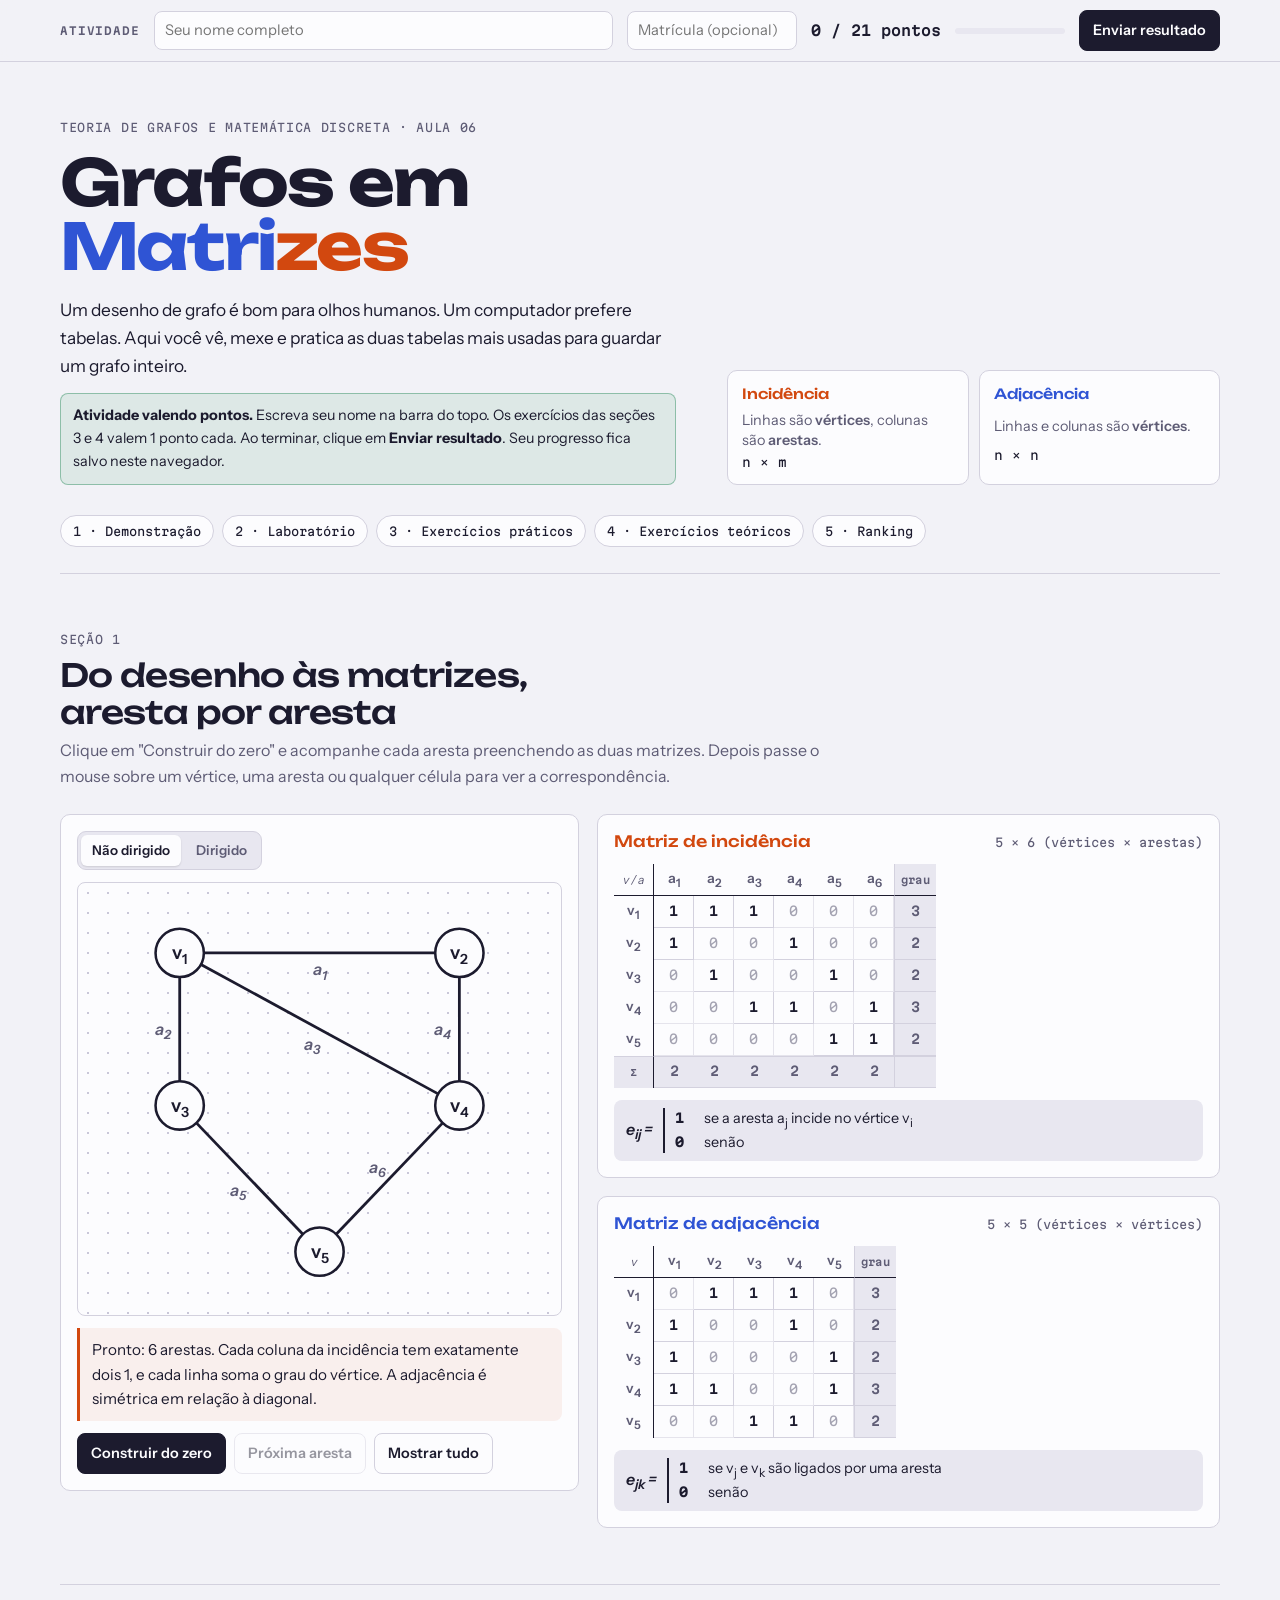
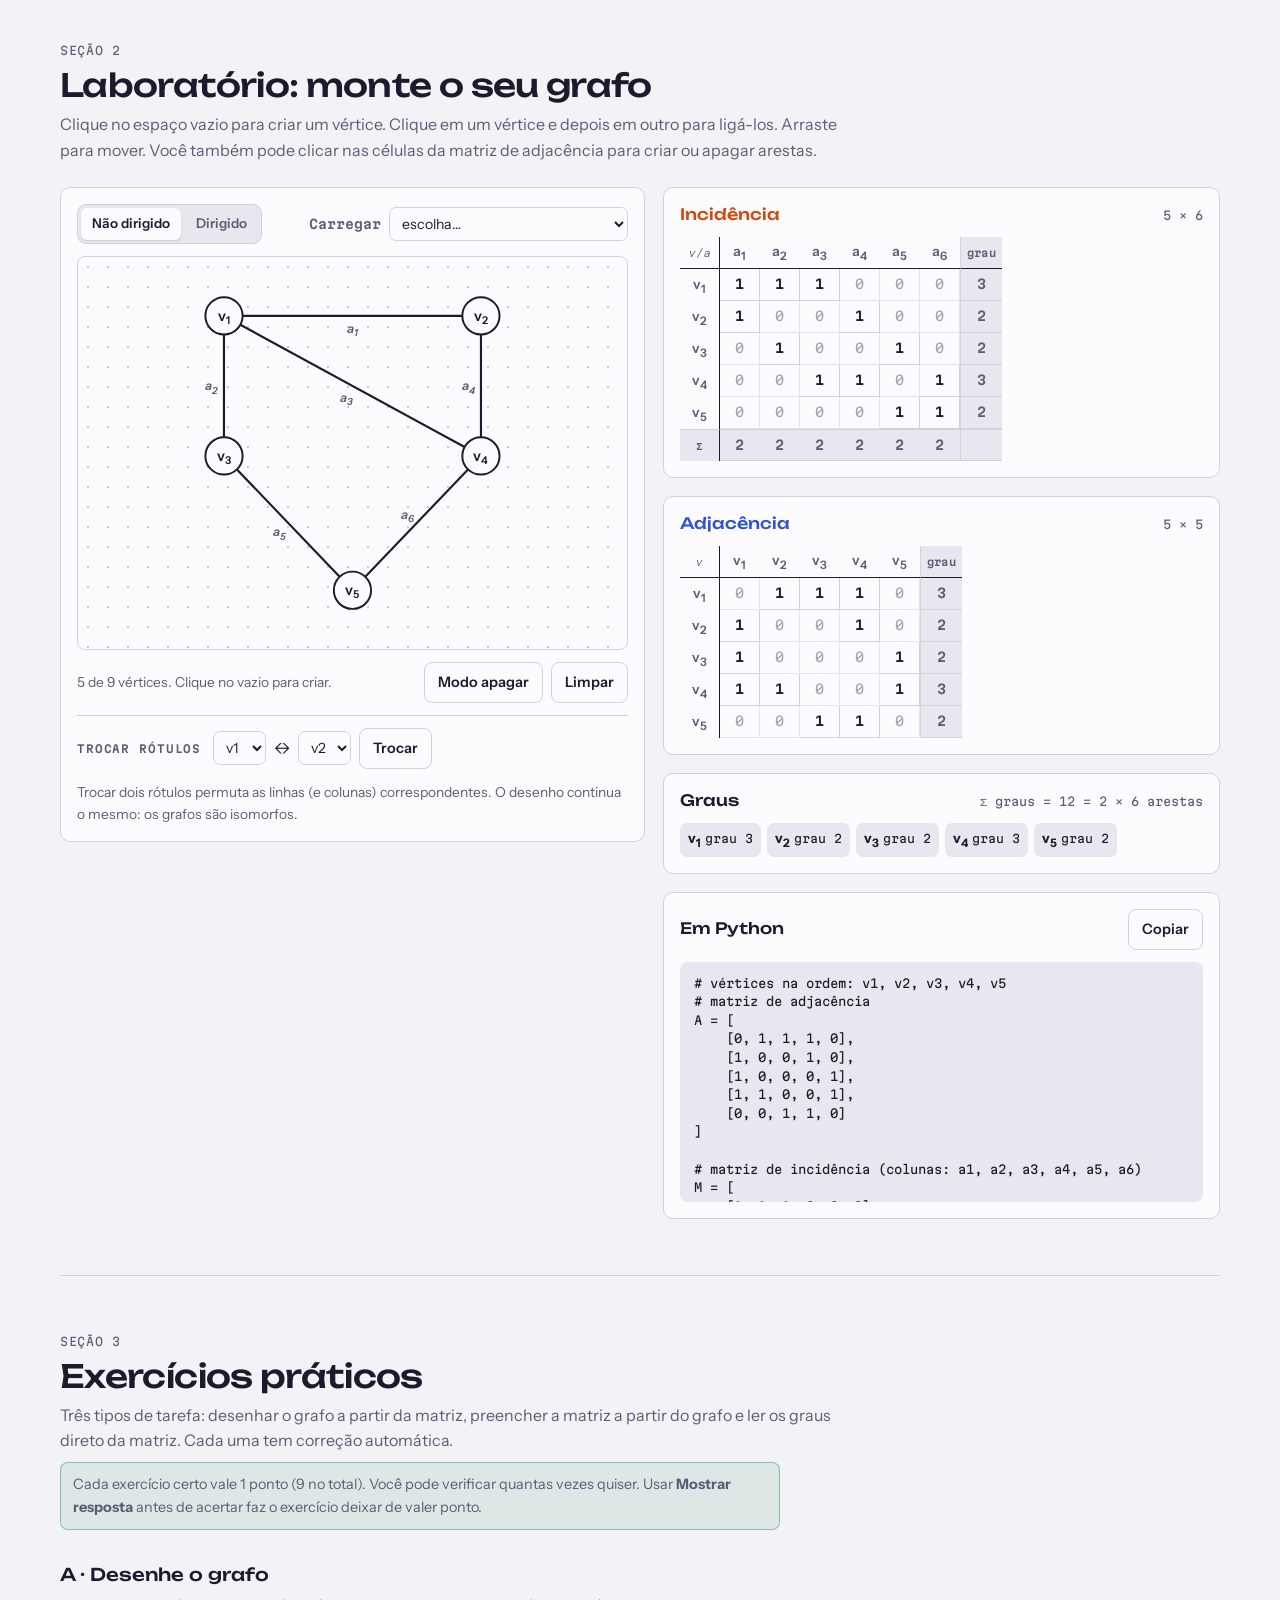
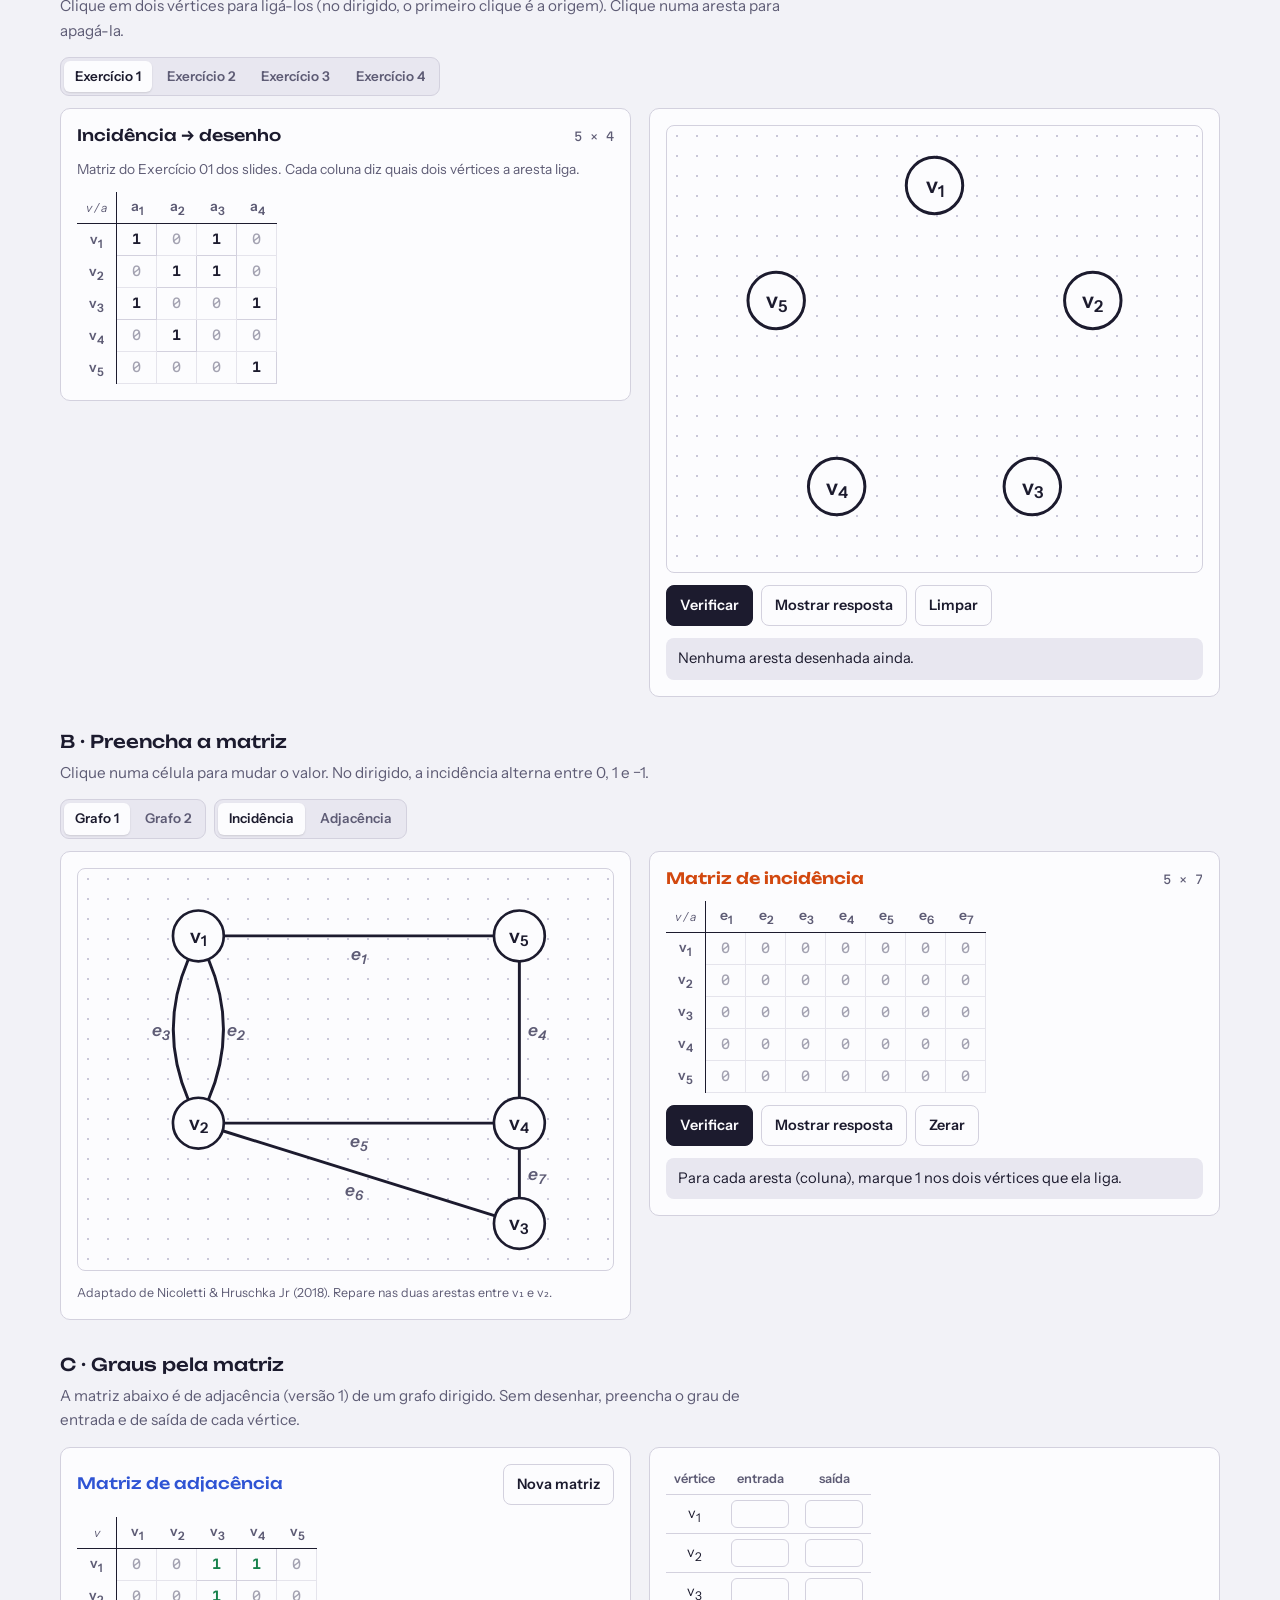
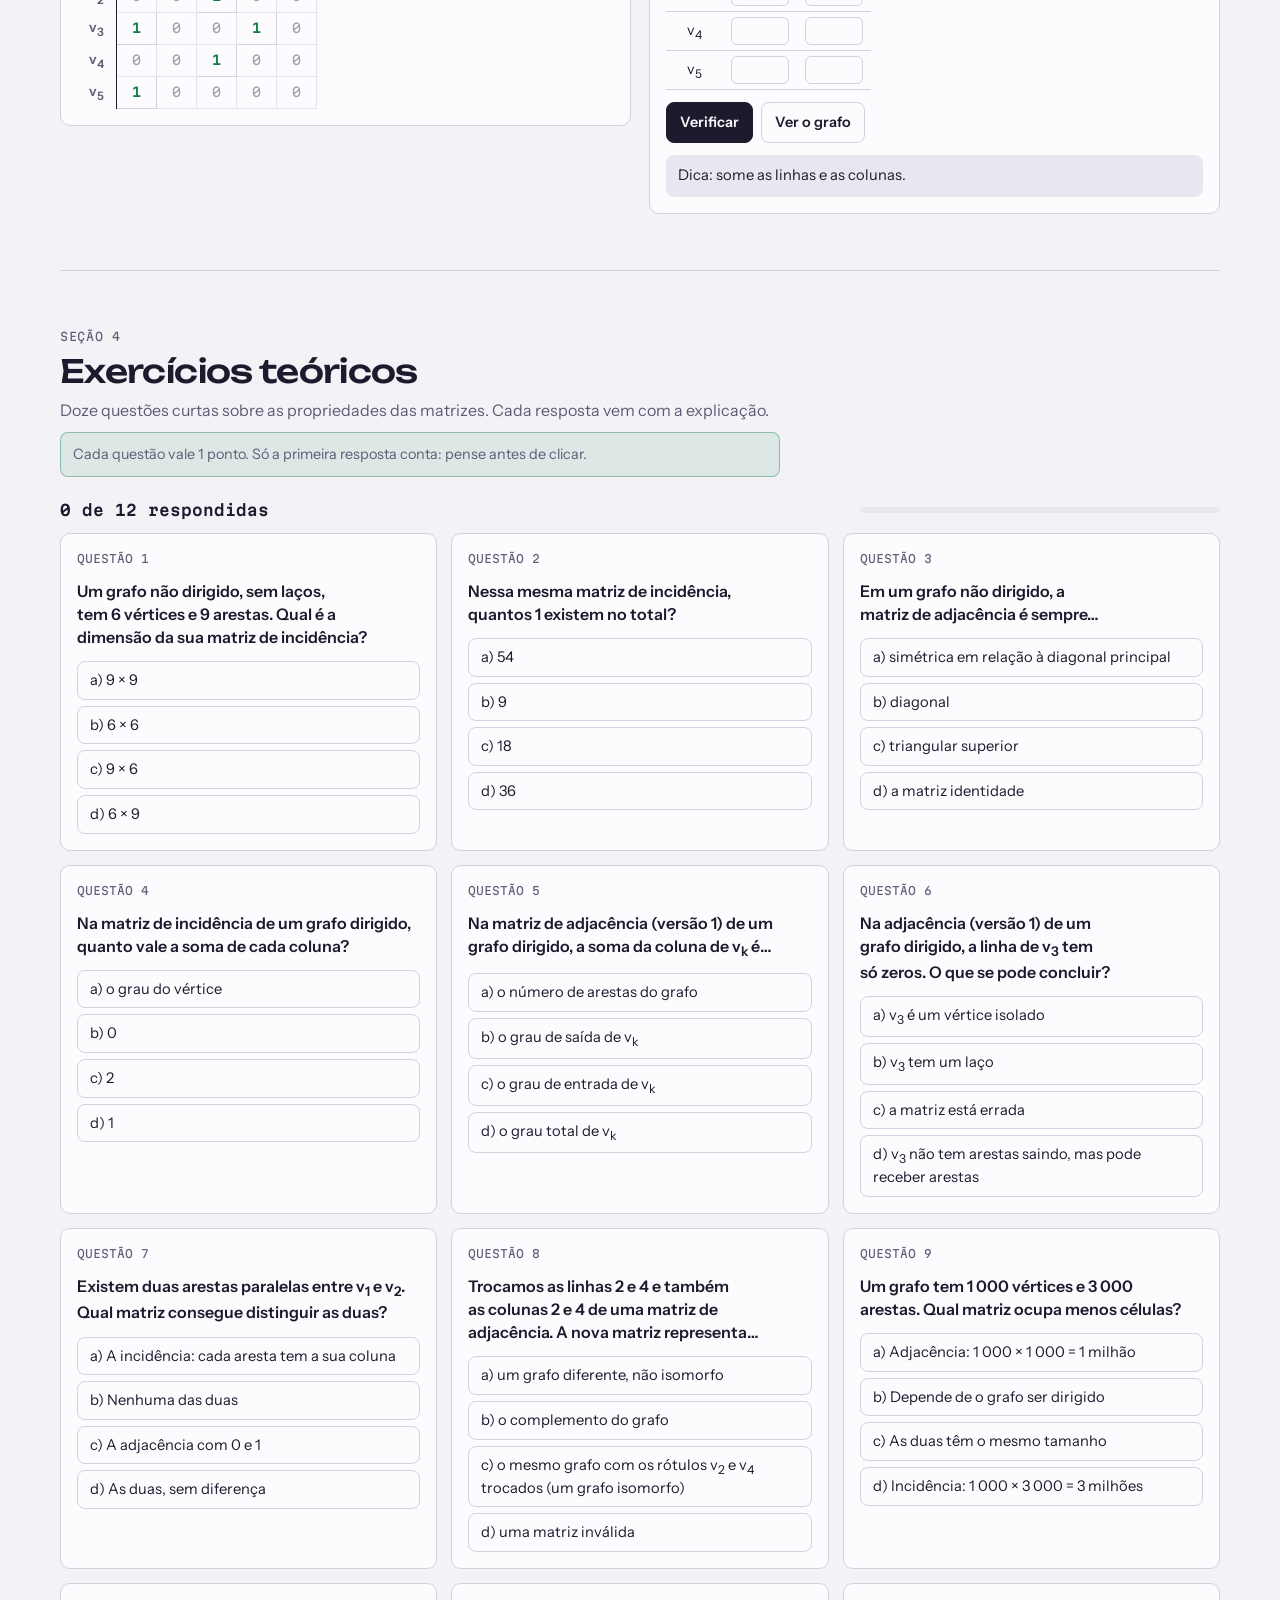
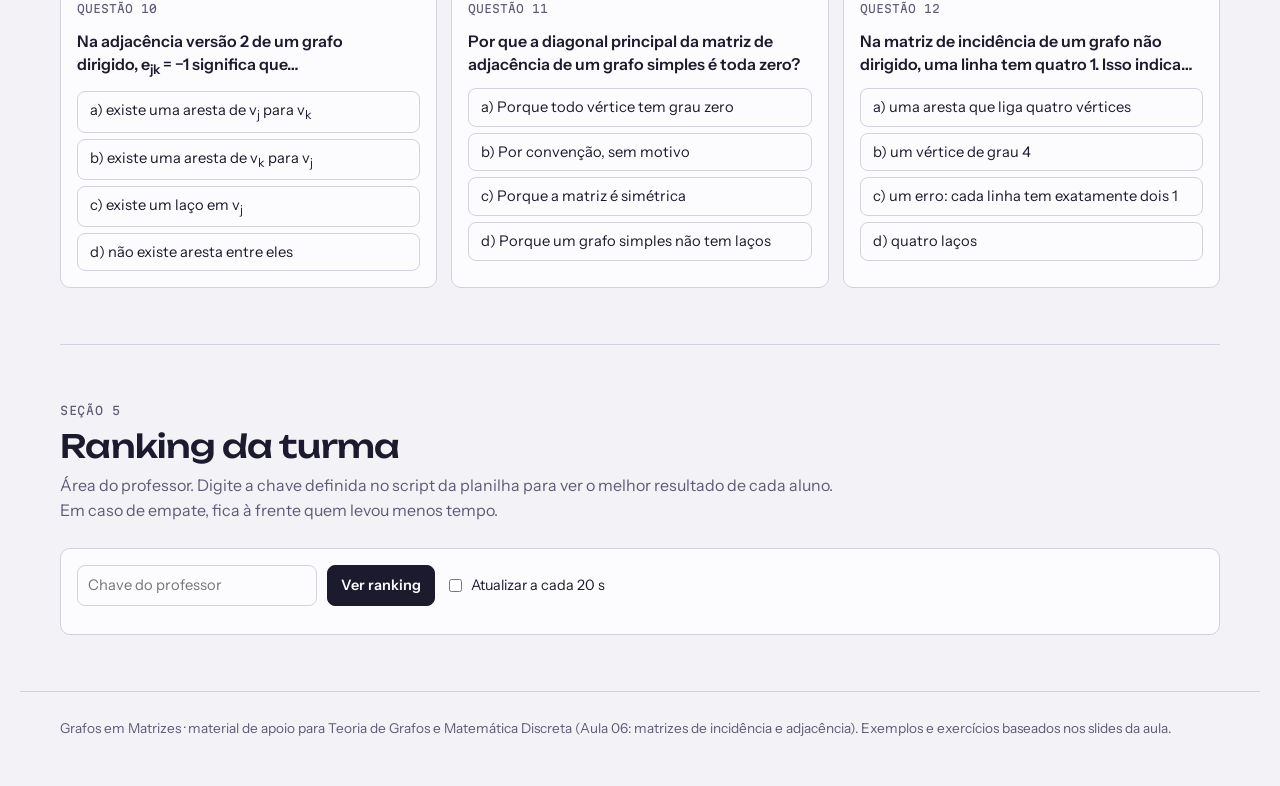
==== commit 8e0f033f: "Update index.html" ====
--- a/index.html
+++ b/index.html
@@ -1663,7 +1663,7 @@
         /* ================= CONFIGURAÇÃO DA TURMA ================= */
         // 1) Cole aqui a URL do App da Web do Google Apps Script (termina em /exec):
         const SCRIPT_URL =
-          "https://script.google.com/macros/s/AKfycbx81le2-bJQW_7WqsyGvciAD-bMCqas6F5V18o-KKt_kKUYGjAkoP_ra8YOFHf2QUPkEw/exec";
+          "https://script.google.com/a/macros/prof.cesupa.br/s/AKfycbx81le2-bJQW_7WqsyGvciAD-bMCqas6F5V18o-KKt_kKUYGjAkoP_ra8YOFHf2QUPkEw/exec";
         // 2) Identificação da turma, gravada junto com cada envio:
         const TURMA = "EC6MA";
         /* ========================================================== */
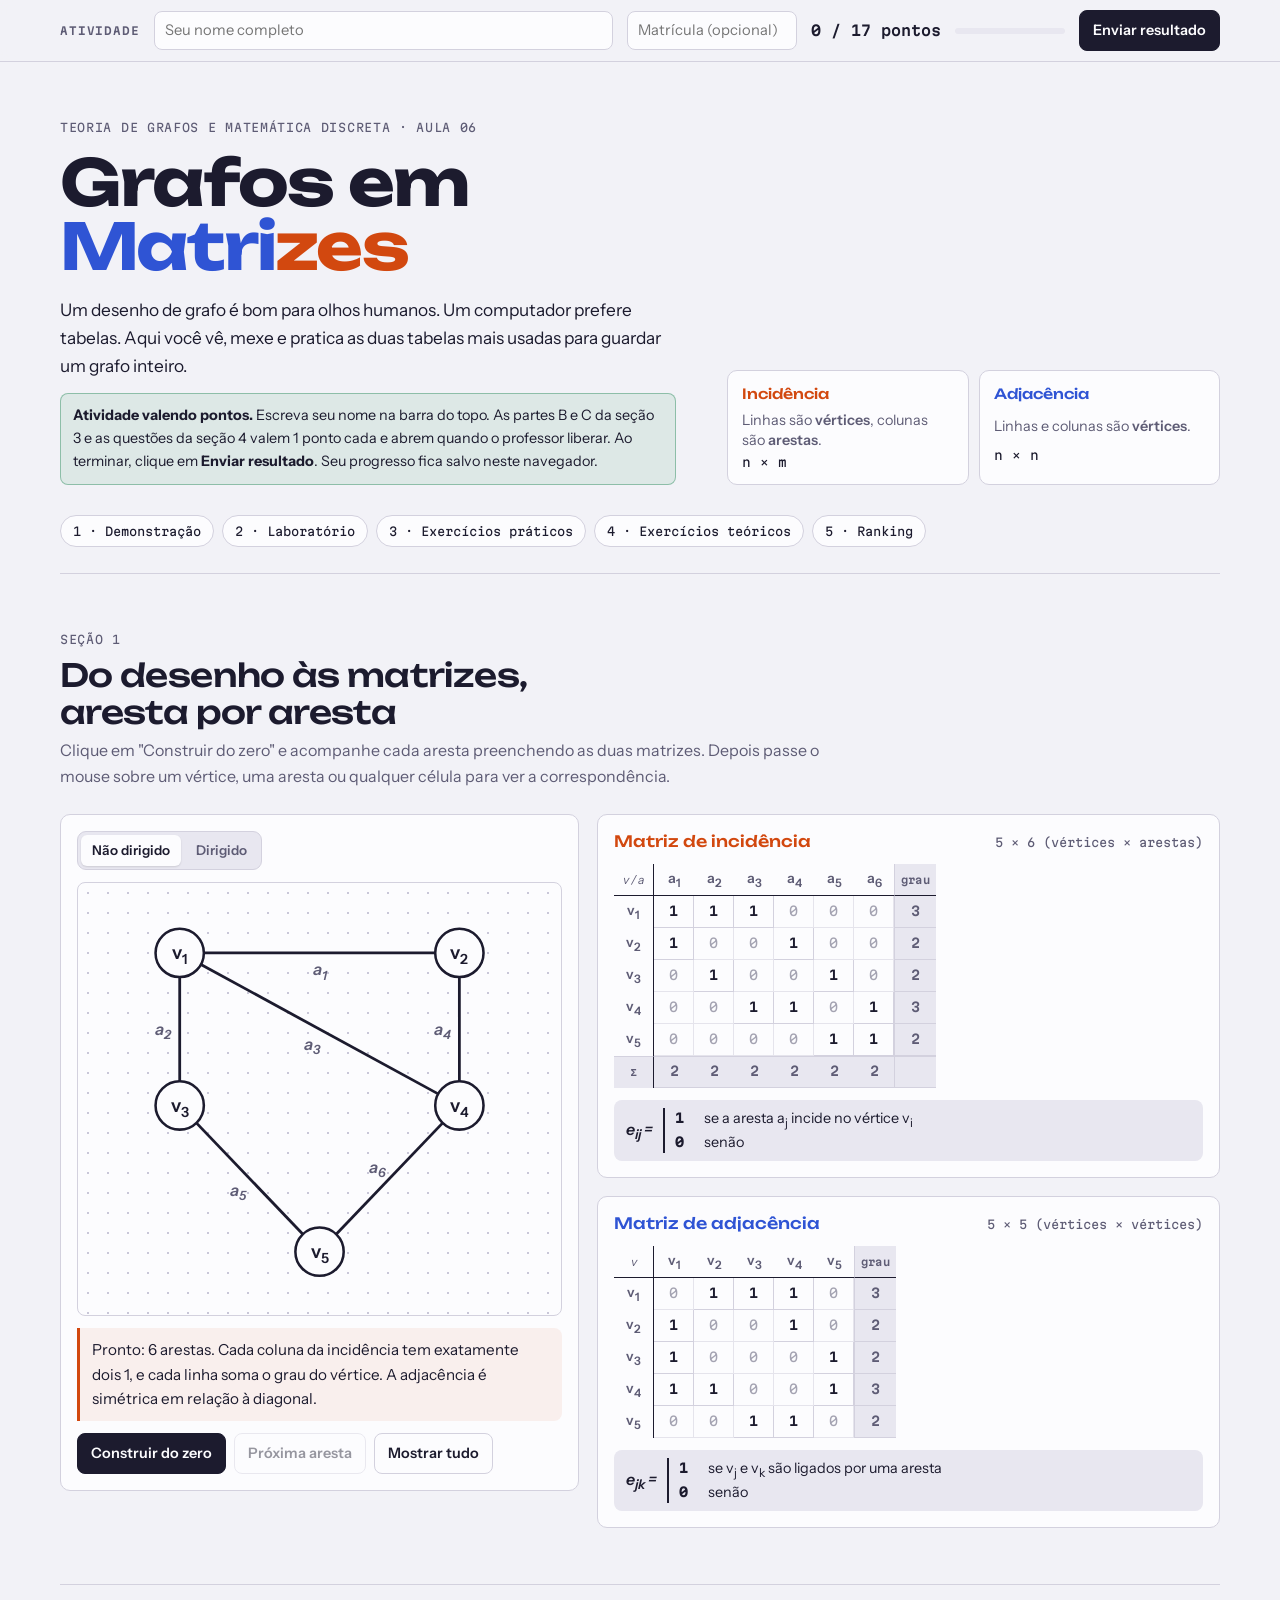
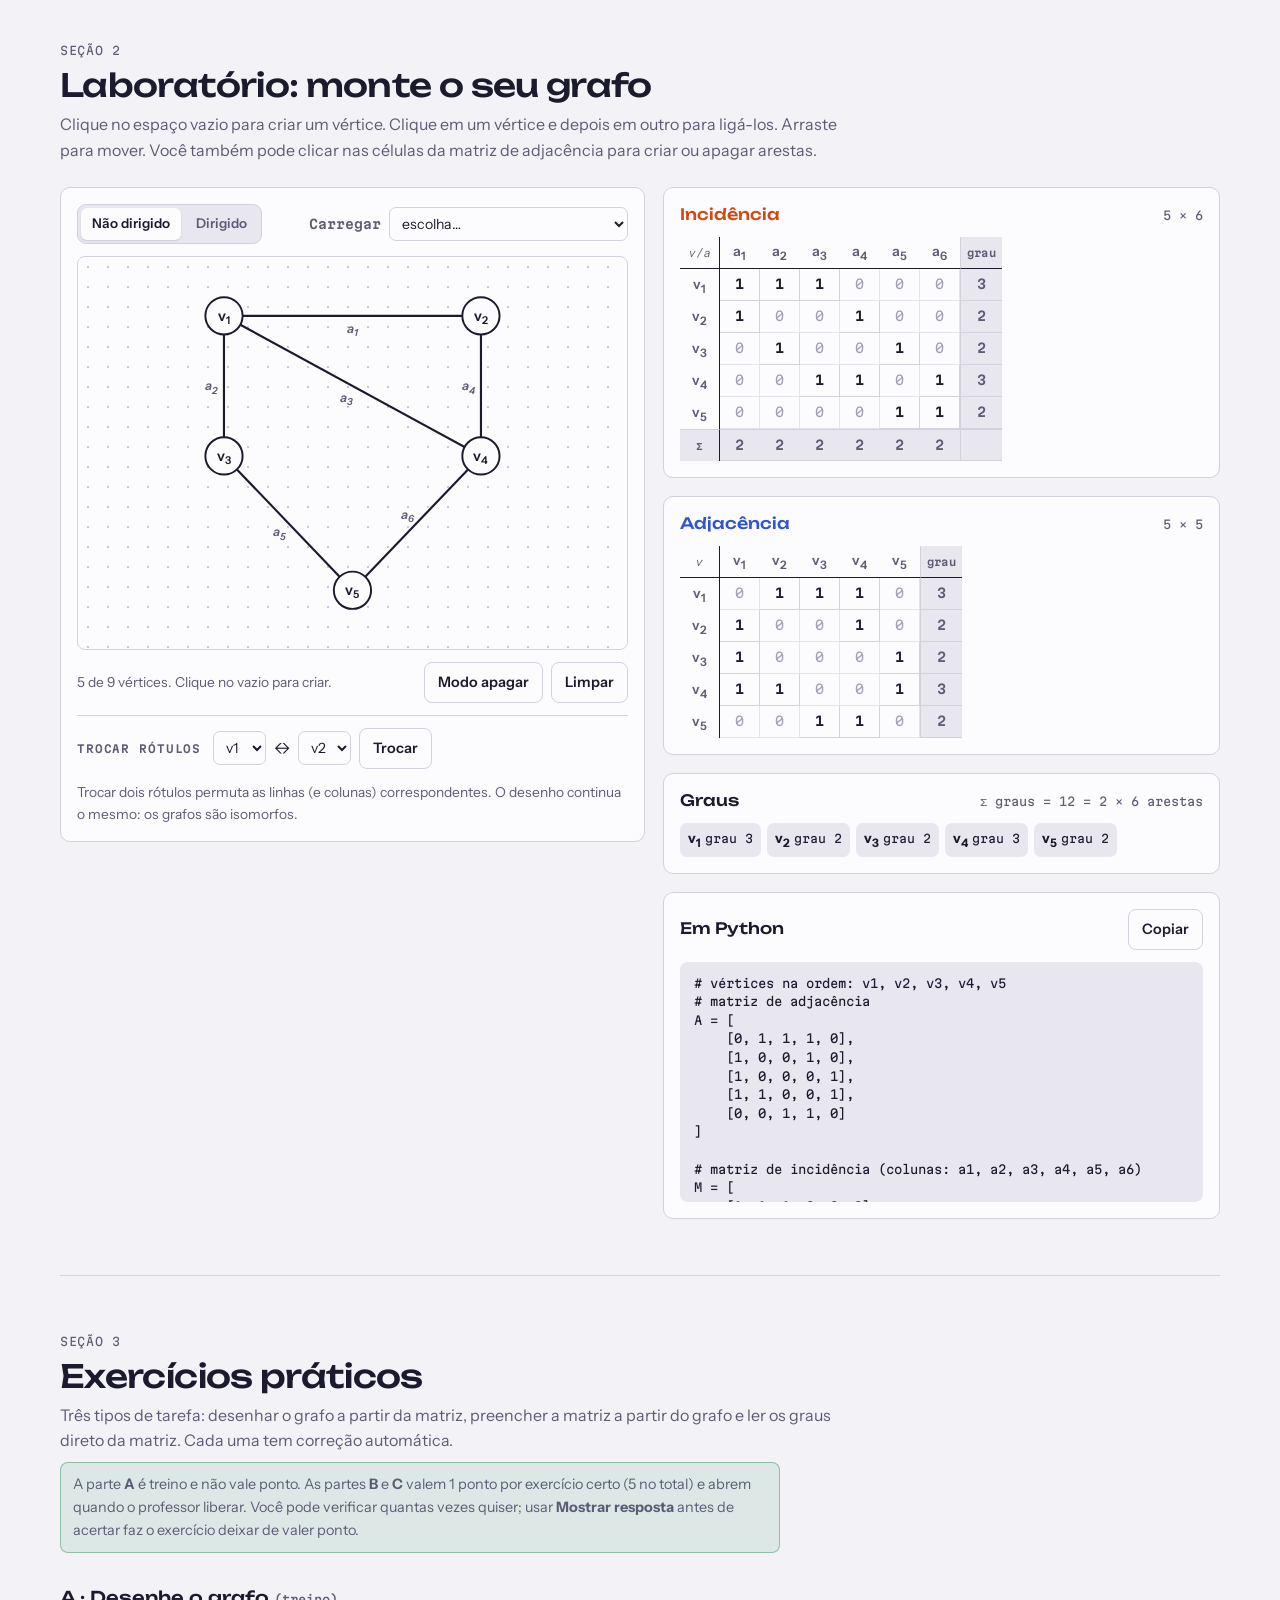
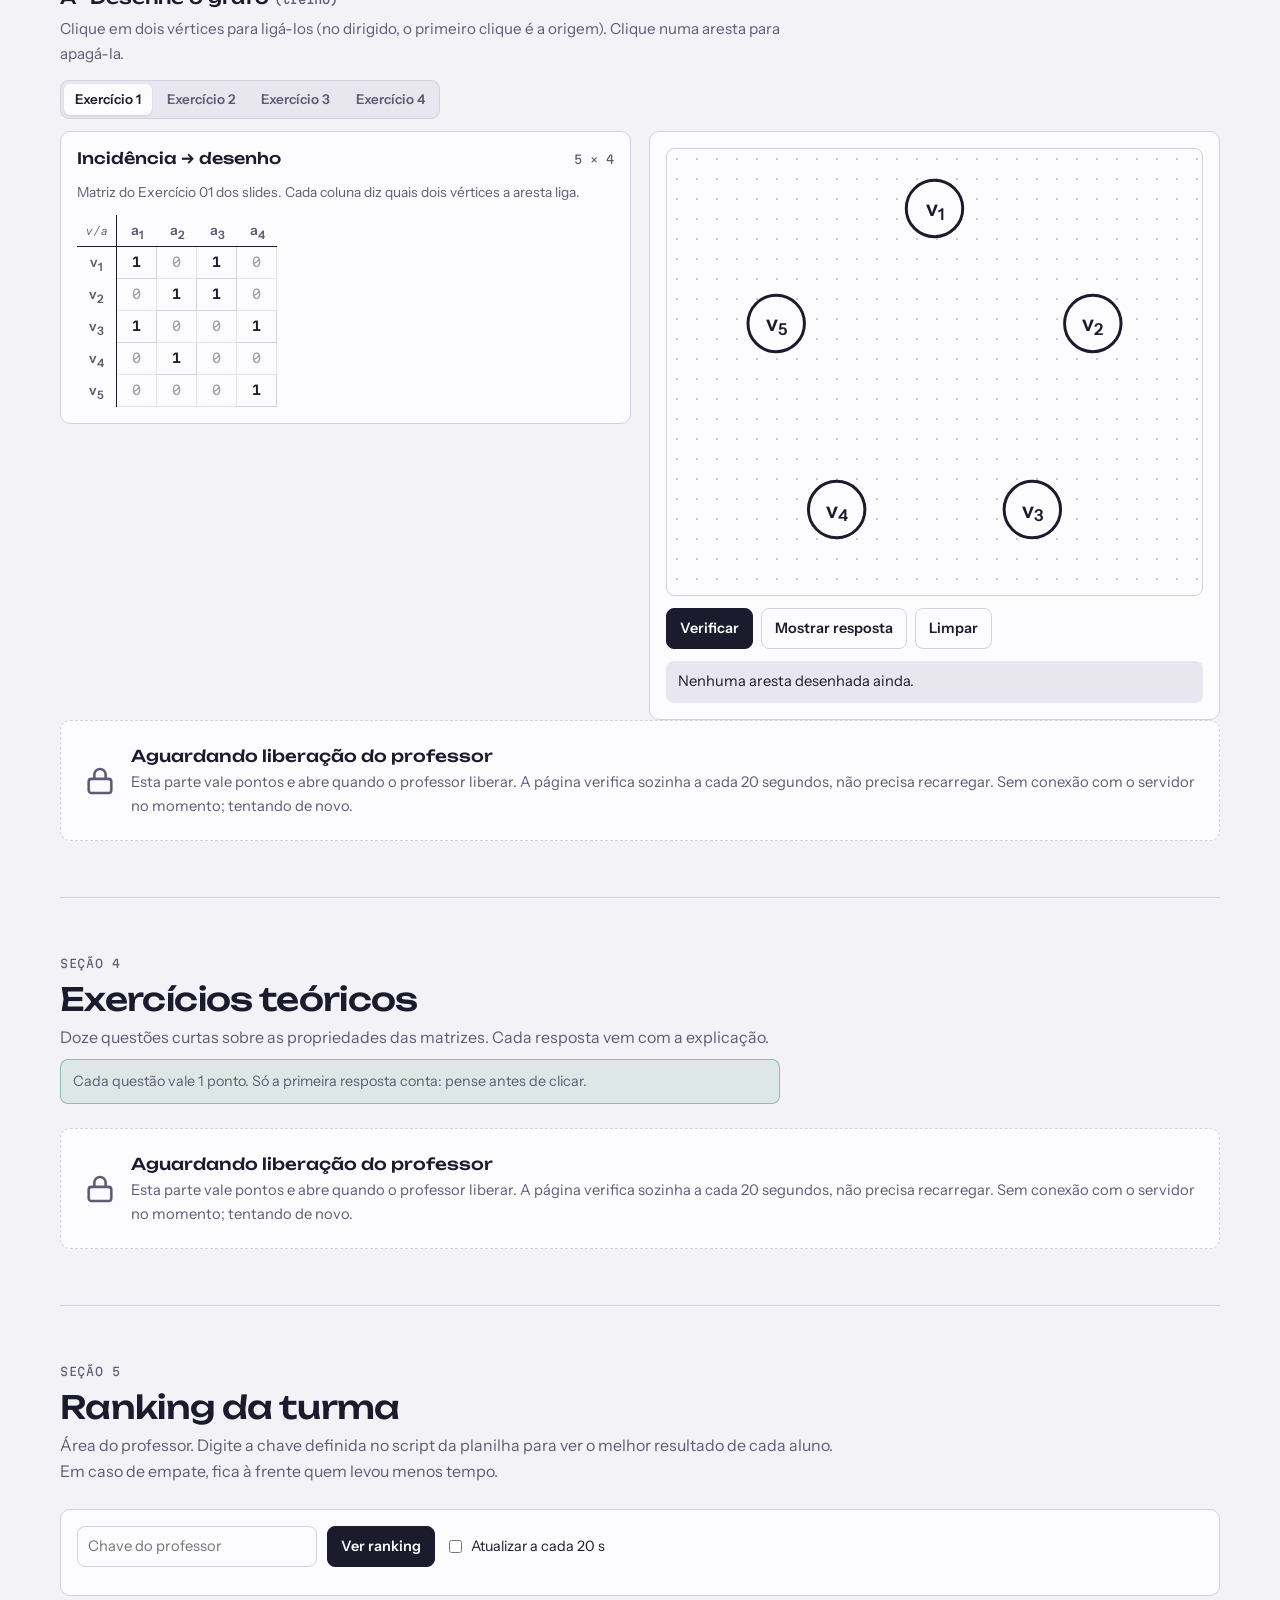
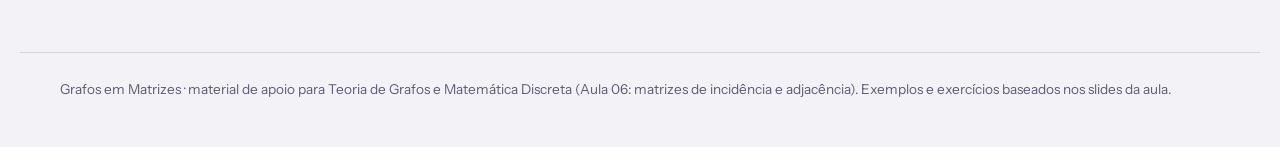
==== commit dde590c7: "Update index.html" ====
--- a/index.html
+++ b/index.html
@@ -1,3815 +1,1324 @@
 <!doctype html>
 <html lang="pt-BR">
-  <head>
-    <meta charset="utf-8" />
-    <meta
-      name="viewport"
-      content="width=device-width,initial-scale=1,viewport-fit=cover"
-    />
-    <title>Grafos em Matrizes · Turma</title>
-    <link rel="preconnect" href="https://fonts.googleapis.com" />
-    <link rel="preconnect" href="https://fonts.gstatic.com" crossorigin />
-    <link
-      rel="stylesheet"
-      href="https://fonts.googleapis.com/css2?family=Unbounded:wght@500;700&family=Instrument+Sans:wght@400;500;600;700&family=Martian+Mono:wght@400;600&display=swap"
-    />
-    <style>
-      /* Layout: papel quadriculado de matemática discreta. Cabeçalho curto; a demonstração (desenho ↔ matrizes) abre a página; depois laboratório, exercícios práticos e teóricos. */
-      :root {
-        --bg: #f2f2f7;
-        --surface: #fcfcfe;
-        --sunk: #e8e7f0;
-        --ink: #1c1b2e;
-        --muted: #5e5c75;
-        --line: #d3d1de;
-        --dot: #c9c7d8;
-        --vtx: #2f54d4;
-        --edge: #d2480f;
-        --out: #15804a;
-        --in: #c2255c;
-        --f-display: "Unbounded", "Arial Black", system-ui, sans-serif;
-        --f-body:
-          "Instrument Sans", system-ui, -apple-system, "Segoe UI", Roboto,
-          sans-serif;
-        --f-mono:
-          "Martian Mono", ui-monospace, "SFMono-Regular", Menlo, Consolas,
-          monospace;
-        --r: 10px;
-      }
-      @media (prefers-color-scheme: dark) {
-        :root:not([data-theme="light"]) {
-          --bg: #121220;
-          --surface: #1a1a2b;
-          --sunk: #0e0e19;
-          --ink: #e7e6f2;
-          --muted: #9c9ab4;
-          --line: #2e2d45;
-          --dot: #34334d;
-          --vtx: #7c98ff;
-          --edge: #ff8a4c;
-          --out: #4fd08c;
-          --in: #ff6b9a;
-          color-scheme: dark;
-        }
-      }
-      :root[data-theme="dark"] {
-        --bg: #121220;
-        --surface: #1a1a2b;
-        --sunk: #0e0e19;
-        --ink: #e7e6f2;
-        --muted: #9c9ab4;
-        --line: #2e2d45;
-        --dot: #34334d;
-        --vtx: #7c98ff;
-        --edge: #ff8a4c;
-        --out: #4fd08c;
-        --in: #ff6b9a;
-        color-scheme: dark;
-      }
-      * {
-        box-sizing: border-box;
-      }
-      [hidden] {
-        display: none !important;
-      }
-      body {
-        margin: 0;
-        background: var(--bg);
-        color: var(--ink);
-        font: 16px/1.6 var(--f-body);
-        -webkit-font-smoothing: antialiased;
-      }
-      .wrap {
-        max-width: 1240px;
-        margin-inline: auto;
-        padding-inline: clamp(16px, 4vw, 40px);
-      }
-      h1,
-      h2,
-      h3,
-      h4 {
-        margin: 0;
-        text-wrap: balance;
-      }
-      p {
-        margin: 0;
-      }
-      a {
-        color: var(--vtx);
-      }
-      .kv {
-        color: var(--vtx);
-        font-weight: 600;
-      }
-      .ke {
-        color: var(--edge);
-        font-weight: 600;
-      }
-      .ko {
-        color: var(--out);
-        font-weight: 600;
-      }
-      .ki {
-        color: var(--in);
-        font-weight: 600;
-      }
-      :focus-visible {
-        outline: 2px solid var(--vtx);
-        outline-offset: 2px;
-      }
-
-      /* ---------- Cabeçalho ---------- */
-      .hero {
-        display: grid;
-        grid-template-columns: minmax(0, 1.25fr) minmax(0, 1fr);
-        gap: clamp(20px, 4vw, 56px);
-        padding-block: clamp(28px, 5vw, 56px) 20px;
-        align-items: end;
-      }
-      .eyebrow {
-        font-family: var(--f-mono);
-        font-size: 0.72rem;
-        letter-spacing: 0.06em;
-        text-transform: uppercase;
-        color: var(--muted);
-        margin-bottom: 14px;
-      }
-      h1 {
-        font-family: var(--f-display);
-        font-weight: 700;
-        font-size: clamp(2.1rem, 5.4vw, 4rem);
-        line-height: 1;
-        letter-spacing: -0.03em;
-      }
-      h1 .v {
-        color: var(--vtx);
-      }
-      h1 .e {
-        color: var(--edge);
-      }
-      .lead {
-        font-size: 1.08rem;
-        max-width: 56ch;
-      }
-      .hero-pair {
-        display: grid;
-        grid-template-columns: 1fr 1fr;
-        gap: 10px;
-      }
-      .hero-pair div {
-        background: var(--surface);
-        border: 1px solid var(--line);
-        border-radius: var(--r);
-        padding: 12px 14px;
-        display: grid;
-        gap: 4px;
-      }
-      .hero-pair b {
-        font-family: var(--f-display);
-        font-size: 0.88rem;
-        font-weight: 500;
-      }
-      .hero-pair span {
-        font-size: 0.9rem;
-        color: var(--muted);
-        line-height: 1.4;
-      }
-      .hero-pair .dim {
-        font-family: var(--f-mono);
-        font-size: 0.78rem;
-        color: var(--ink);
-      }
-      nav.toc {
-        display: flex;
-        flex-wrap: wrap;
-        gap: 8px;
-        padding-block: 10px 26px;
-      }
-      nav.toc a {
-        font-family: var(--f-mono);
-        font-size: 0.74rem;
-        color: var(--ink);
-        text-decoration: none;
-        padding: 6px 12px;
-        border: 1px solid var(--line);
-        border-radius: 999px;
-        background: var(--surface);
-      }
-      nav.toc a:hover {
-        border-color: var(--ink);
-      }
-
-      /* ---------- Seções ---------- */
-      section {
-        padding-block: clamp(32px, 5vw, 56px);
-        border-top: 1px solid var(--line);
-      }
-      .sec-head {
-        display: grid;
-        gap: 8px;
-        margin-bottom: 24px;
-        max-width: 72ch;
-      }
-      .sec-head .num {
-        font-family: var(--f-mono);
-        font-size: 0.72rem;
-        color: var(--muted);
-        letter-spacing: 0.06em;
-      }
-      h2 {
-        font-family: var(--f-display);
-        font-weight: 500;
-        font-size: clamp(1.35rem, 2.8vw, 2rem);
-        line-height: 1.15;
-        letter-spacing: -0.02em;
-      }
-      .sec-head p {
-        color: var(--muted);
-      }
-      h3.sub {
-        font-family: var(--f-display);
-        font-weight: 500;
-        font-size: 1.1rem;
-        margin: 30px 0 6px;
-      }
-      p.subp {
-        color: var(--muted);
-        font-size: 0.95rem;
-        margin-bottom: 14px;
-        max-width: 72ch;
-      }
-      .card {
-        background: var(--surface);
-        border: 1px solid var(--line);
-        border-radius: var(--r);
-        padding: 16px;
-        display: flex;
-        flex-direction: column;
-        gap: 12px;
-        min-width: 0;
-      }
-      .lbl {
-        font-family: var(--f-mono);
-        font-size: 0.68rem;
-        font-weight: 600;
-        letter-spacing: 0.08em;
-        text-transform: uppercase;
-        color: var(--muted);
-      }
-
-      /* ---------- Controles ---------- */
-      button {
-        font: inherit;
-        color: inherit;
-      }
-      .btn {
-        display: inline-flex;
-        align-items: center;
-        justify-content: center;
-        gap: 8px;
-        font-weight: 600;
-        font-size: 0.9rem;
-        padding: 8px 13px;
-        border-radius: 8px;
-        border: 1px solid var(--line);
-        background: var(--surface);
-        color: var(--ink);
-        cursor: pointer;
-        transition:
-          border-color 0.15s,
-          background 0.15s,
-          transform 0.1s;
-      }
-      .btn:hover {
-        border-color: var(--ink);
-      }
-      .btn:active {
-        transform: translateY(1px);
-      }
-      .btn[disabled] {
-        opacity: 0.45;
-        cursor: not-allowed;
-      }
-      .btn-primary {
-        background: var(--ink);
-        color: var(--surface);
-        border-color: var(--ink);
-      }
-      .btn-primary:hover {
-        background: var(--vtx);
-        border-color: var(--vtx);
-      }
-      .btn.on {
-        background: var(--in);
-        border-color: var(--in);
-        color: #fff;
-      }
-      .seg {
-        display: inline-flex;
-        flex-wrap: wrap;
-        gap: 4px;
-        padding: 3px;
-        border: 1px solid var(--line);
-        border-radius: 9px;
-        background: var(--sunk);
-      }
-      .seg button {
-        font-size: 0.84rem;
-        font-weight: 600;
-        padding: 5px 11px;
-        border: 0;
-        border-radius: 6px;
-        background: transparent;
-        cursor: pointer;
-        color: var(--muted);
-      }
-      .seg button[aria-pressed="true"] {
-        background: var(--surface);
-        color: var(--ink);
-        box-shadow: 0 1px 2px rgb(0 0 0 / 0.12);
-      }
-      .row {
-        display: flex;
-        flex-wrap: wrap;
-        gap: 8px;
-        align-items: center;
-      }
-      .row.spread {
-        justify-content: space-between;
-      }
-      select {
-        font: inherit;
-        font-size: 0.88rem;
-        padding: 6px 8px;
-        border-radius: 7px;
-        border: 1px solid var(--line);
-        background: var(--surface);
-        color: var(--ink);
-      }
-
-      /* ---------- Desenho do grafo ---------- */
-      .canvas {
-        position: relative;
-        border-radius: 8px;
-        border: 1px solid var(--line);
-        background-color: var(--surface);
-        background-image: radial-gradient(var(--dot) 1px, transparent 1.2px);
-        background-size: 20px 20px;
-        overflow: hidden;
-      }
-      .canvas svg {
-        display: block;
-        width: 100%;
-        height: auto;
-        touch-action: none;
-        user-select: none;
-      }
-      .g-edge {
-        fill: none;
-        stroke: var(--ink);
-        stroke-width: 2.2;
-        transition:
-          stroke 0.2s,
-          stroke-width 0.2s,
-          opacity 0.2s;
-      }
-      .g-head {
-        fill: var(--ink);
-        transition: fill 0.2s;
-      }
-      .g-ehit {
-        fill: none;
-        stroke: transparent;
-        stroke-width: 14;
-        cursor: pointer;
-      }
-      .g-elbl {
-        font: italic 600 13px var(--f-body);
-        fill: var(--muted);
-        text-anchor: middle;
-        dominant-baseline: central;
-        transition: fill 0.2s;
-      }
-      .g-v circle {
-        fill: var(--surface);
-        stroke: var(--ink);
-        stroke-width: 2;
-        transition:
-          fill 0.2s,
-          stroke 0.2s;
-      }
-      .g-v text {
-        font: 600 15px var(--f-body);
-        fill: var(--ink);
-        text-anchor: middle;
-        dominant-baseline: central;
-        pointer-events: none;
-      }
-      .g-v {
-        cursor: pointer;
-      }
-      .ge.todo .g-edge {
-        stroke: var(--line);
-        stroke-dasharray: 5 5;
-      }
-      .ge.todo .g-head {
-        fill: var(--line);
-      }
-      .ge.todo .g-elbl {
-        fill: var(--line);
-      }
-      .ge.hl .g-edge,
-      .ge.cur .g-edge {
-        stroke: var(--edge);
-        stroke-width: 3.6;
-      }
-      .ge.hl .g-head,
-      .ge.cur .g-head {
-        fill: var(--edge);
-      }
-      .ge.hl .g-elbl,
-      .ge.cur .g-elbl {
-        fill: var(--edge);
-      }
-      .g-v.hl circle {
-        stroke: var(--vtx);
-        fill: color-mix(in srgb, var(--vtx) 16%, var(--surface));
-        stroke-width: 3;
-      }
-      .g-v.sel circle {
-        stroke: var(--vtx);
-        fill: var(--vtx);
-      }
-      .g-v.sel text {
-        fill: var(--surface);
-      }
-      .g-v.src circle {
-        stroke: var(--out);
-        stroke-width: 3;
-      }
-      .g-v.dst circle {
-        stroke: var(--in);
-        stroke-width: 3;
-      }
-      .ge.ok .g-edge {
-        stroke: var(--out);
-        stroke-width: 3;
-      }
-      .ge.ok .g-head {
-        fill: var(--out);
-      }
-      .ge.bad .g-edge {
-        stroke: var(--in);
-        stroke-width: 3;
-      }
-      .ge.bad .g-head {
-        fill: var(--in);
-      }
-      .ge.miss .g-edge {
-        stroke: var(--in);
-        stroke-dasharray: 4 5;
-        opacity: 0.7;
-      }
-      .ge.miss .g-head {
-        fill: var(--in);
-        opacity: 0.7;
-      }
-      .token {
-        fill: var(--edge);
-        filter: drop-shadow(0 0 5px var(--edge));
-      }
-      .del-mode .g-v,
-      .del-mode .g-ehit {
-        cursor: not-allowed;
-      }
-      .hint-line {
-        font-size: 0.86rem;
-        color: var(--muted);
-      }
-
-      /* ---------- Matrizes ---------- */
-      .mxwrap {
-        overflow-x: auto;
-        max-width: 100%;
-      }
-      table.mx {
-        border-collapse: separate;
-        border-spacing: 0;
-        font: 13px/1 var(--f-mono);
-      }
-      .mx th,
-      .mx td {
-        width: 40px;
-        height: 32px;
-        text-align: center;
-        vertical-align: middle;
-        padding: 0 4px;
-        transition:
-          background 0.15s,
-          color 0.15s;
-      }
-      .mx thead th {
-        font: 600 14px var(--f-body);
-        color: var(--muted);
-        border-bottom: 1.5px solid var(--ink);
-      }
-      .mx tbody th {
-        font: 600 14px var(--f-body);
-        color: var(--muted);
-        border-right: 1.5px solid var(--ink);
-      }
-      .mx th.corner {
-        font: italic 12px var(--f-body);
-        border-right: 1.5px solid var(--ink);
-      }
-      .mx td {
-        border-bottom: 1px solid var(--line);
-        border-right: 1px solid var(--line);
-        cursor: default;
-      }
-      .mx td.z {
-        color: var(--muted);
-        opacity: 0.55;
-      }
-      .mx td.p {
-        color: var(--out);
-        font-weight: 600;
-      }
-      .mx td.n {
-        color: var(--in);
-        font-weight: 600;
-      }
-      .mx td.pm {
-        color: var(--edge);
-        font-weight: 600;
-      }
-      .mx td.one {
-        font-weight: 600;
-      }
-      .mx td.empty {
-        color: var(--line);
-      }
-      .mx td.multi {
-        position: relative;
-      }
-      .mx td.multi::after {
-        content: "";
-        position: absolute;
-        top: 4px;
-        right: 4px;
-        width: 5px;
-        height: 5px;
-        border-radius: 50%;
-        background: var(--edge);
-      }
-      .mx .sum {
-        color: var(--muted);
-        font-style: normal;
-        background: var(--sunk);
-        border-right: 0;
-      }
-      .mx thead th.sum {
-        font: 600 10.5px var(--f-mono);
-        letter-spacing: 0.02em;
-        color: var(--muted);
-        background: var(--sunk);
-        white-space: nowrap;
-        padding: 0 6px;
-      }
-      .mx td.sum,
-      .mx tr.sumrow th {
-        font-weight: 600;
-      }
-      .mx tr.sumrow td,
-      .mx tr.sumrow th {
-        background: var(--sunk);
-        border-top: 1.5px solid var(--line);
-      }
-      .mx tr.sumrow th {
-        font: 600 10.5px var(--f-mono);
-        white-space: nowrap;
-      }
-      .mx .sep {
-        border-left: 1.5px solid var(--line);
-      }
-      .mx .hl-r {
-        background: color-mix(in srgb, var(--vtx) 13%, transparent);
-      }
-      .mx .hl-c {
-        background: color-mix(in srgb, var(--edge) 13%, transparent);
-      }
-      .mx .hl-x {
-        background: color-mix(in srgb, var(--edge) 34%, transparent);
-        color: var(--ink) !important;
-        opacity: 1 !important;
-      }
-      .mx th.hl-r {
-        color: var(--vtx);
-      }
-      .mx th.hl-c {
-        color: var(--edge);
-      }
-      .mx td.pop {
-        animation: pop 0.7s cubic-bezier(0.3, 1.6, 0.5, 1);
-      }
-      @keyframes pop {
-        0% {
-          transform: scale(0.3);
-          background: color-mix(in srgb, var(--edge) 45%, transparent);
-        }
-        100% {
-          transform: scale(1);
-        }
-      }
-      .mx td.flash {
-        animation: flash 1.1s;
-      }
-      @keyframes flash {
-        0%,
-        40% {
-          background: color-mix(in srgb, var(--vtx) 32%, transparent);
-        }
-      }
-      .mx.edit td:not(.sum) {
-        cursor: pointer;
-      }
-      .mx.edit td:not(.sum):hover {
-        outline: 2px solid var(--vtx);
-        outline-offset: -2px;
-      }
-      .mx td.wrong {
-        outline: 2px solid var(--in);
-        outline-offset: -2px;
-        background: color-mix(in srgb, var(--in) 12%, transparent);
-      }
-      .mx td.right {
-        background: color-mix(in srgb, var(--out) 10%, transparent);
-      }
-      .mxhead {
-        display: flex;
-        flex-wrap: wrap;
-        gap: 6px 12px;
-        align-items: baseline;
-        justify-content: space-between;
-      }
-      .mxhead h4 {
-        font: 500 0.98rem var(--f-display);
-      }
-      .dim {
-        font-family: var(--f-mono);
-        font-size: 0.74rem;
-        color: var(--muted);
-      }
-      .rule {
-        display: grid;
-        grid-template-columns: auto auto;
-        align-items: center;
-        justify-content: start;
-        gap: 10px;
-        font-size: 0.9rem;
-        padding: 8px 12px;
-        border-radius: 8px;
-        background: var(--sunk);
-      }
-      .rule .lhs {
-        font: italic 600 1rem var(--f-body);
-      }
-      .rule .cases {
-        border-left: 2px solid var(--ink);
-        padding-left: 10px;
-        display: grid;
-        gap: 1px;
-        line-height: 1.45;
-      }
-      .rule .cases b {
-        font-family: var(--f-mono);
-        font-size: 0.82rem;
-        display: inline-block;
-        min-width: 26px;
-      }
-
-      /* ---------- Demonstração ---------- */
-      .demo {
-        display: grid;
-        grid-template-columns: minmax(0, 1fr) minmax(0, 1.2fr);
-        gap: 18px;
-        align-items: start;
-      }
-      .caption {
-        min-height: 3.3em;
-        font-size: 0.95rem;
-        padding: 10px 12px;
-        border-left: 3px solid var(--edge);
-        background: color-mix(in srgb, var(--edge) 7%, transparent);
-        border-radius: 0 8px 8px 0;
-      }
-      .mxstack {
-        display: grid;
-        gap: 18px;
-      }
-
-      /* ---------- Laboratório ---------- */
-      .lab {
-        display: grid;
-        grid-template-columns: minmax(0, 1.05fr) minmax(0, 1fr);
-        gap: 18px;
-        align-items: start;
-      }
-      .degs {
-        display: flex;
-        flex-wrap: wrap;
-        gap: 6px;
-      }
-      .deg {
-        font-family: var(--f-mono);
-        font-size: 0.72rem;
-        padding: 4px 8px;
-        border-radius: 7px;
-        background: var(--sunk);
-      }
-      .deg b {
-        font-family: var(--f-body);
-        font-size: 0.88rem;
-        margin-right: 4px;
-      }
-      .note {
-        font-size: 0.86rem;
-        color: var(--muted);
-        padding: 8px 10px;
-        border: 1px dashed var(--line);
-        border-radius: 8px;
-      }
-      .note.warn {
-        border-color: var(--edge);
-        color: var(--ink);
-      }
-      pre.py {
-        font: 12px/1.55 var(--f-mono);
-        background: var(--sunk);
-        border-radius: 8px;
-        padding: 12px 14px;
-        margin: 0;
-        overflow-x: auto;
-        max-height: 240px;
-      }
-
-      /* ---------- Exercícios ---------- */
-      .ex {
-        display: grid;
-        grid-template-columns: minmax(0, 1fr) minmax(0, 1fr);
-        gap: 18px;
-        align-items: start;
-      }
-      .fb {
-        font-size: 0.92rem;
-        padding: 9px 12px;
-        border-radius: 8px;
-        background: var(--sunk);
-        min-height: 2.6em;
-      }
-      .fb.ok {
-        background: color-mix(in srgb, var(--out) 13%, transparent);
-        color: var(--ink);
-      }
-      .fb.ok b {
-        color: var(--out);
-      }
-      .fb.bad {
-        background: color-mix(in srgb, var(--in) 11%, transparent);
-      }
-      .fb.bad b {
-        color: var(--in);
-      }
-      .src {
-        font-size: 0.78rem;
-        color: var(--muted);
-      }
-      .dg-table {
-        border-collapse: collapse;
-        font-size: 0.9rem;
-      }
-      .dg-table th,
-      .dg-table td {
-        padding: 5px 8px;
-        border-bottom: 1px solid var(--line);
-        text-align: center;
-      }
-      .dg-table th {
-        font-weight: 600;
-        color: var(--muted);
-        font-size: 0.8rem;
-      }
-      .dg-table input {
-        width: 58px;
-        font: 600 0.95rem var(--f-mono);
-        text-align: center;
-        padding: 4px;
-        border-radius: 6px;
-        border: 1px solid var(--line);
-        background: var(--surface);
-        color: var(--ink);
-      }
-      .dg-table input.ok {
-        border-color: var(--out);
-        background: color-mix(in srgb, var(--out) 12%, transparent);
-      }
-      .dg-table input.bad {
-        border-color: var(--in);
-        background: color-mix(in srgb, var(--in) 12%, transparent);
-      }
-
-      .quiz-top {
-        display: flex;
-        flex-wrap: wrap;
-        gap: 12px;
-        align-items: center;
-        justify-content: space-between;
-        margin-bottom: 14px;
-      }
-      .qscore {
-        font: 600 0.95rem var(--f-mono);
-      }
-      .qbar {
-        flex: 1;
-        min-width: 160px;
-        max-width: 360px;
-        height: 6px;
-        border-radius: 3px;
-        background: var(--sunk);
-        overflow: hidden;
-      }
-      .qbar i {
-        display: block;
-        height: 100%;
-        width: 0;
-        background: var(--out);
-        transition: width 0.4s;
-      }
-      .quiz {
-        display: grid;
-        grid-template-columns: repeat(auto-fit, minmax(min(100%, 360px), 1fr));
-        gap: 14px;
-      }
-      .q h4 {
-        font: 600 1rem/1.45 var(--f-body);
-      }
-      .q .qn {
-        font-family: var(--f-mono);
-        font-size: 0.7rem;
-        color: var(--muted);
-      }
-      .opts {
-        display: grid;
-        gap: 6px;
-      }
-      .opts button {
-        text-align: left;
-        font-size: 0.92rem;
-        padding: 8px 12px;
-        border-radius: 8px;
-        border: 1px solid var(--line);
-        background: var(--surface);
-        cursor: pointer;
-        line-height: 1.4;
-      }
-      .opts button:hover:not([disabled]) {
-        border-color: var(--ink);
-      }
-      .opts button[disabled] {
-        cursor: default;
-      }
-      .opts button.right {
-        border-color: var(--out);
-        background: color-mix(in srgb, var(--out) 13%, transparent);
-      }
-      .opts button.wrong {
-        border-color: var(--in);
-        background: color-mix(in srgb, var(--in) 11%, transparent);
-      }
-      .q .why {
-        font-size: 0.9rem;
-        border-left: 3px solid var(--out);
-        padding-left: 10px;
-      }
-      .q .why.miss {
-        border-left-color: var(--in);
-      }
-      .qmx {
-        font: 12px var(--f-mono);
-      }
-      footer {
-        border-top: 1px solid var(--line);
-        padding-block: 26px 46px;
-        color: var(--muted);
-        font-size: 0.85rem;
-      }
-
-      /* ---------- Atividade da turma ---------- */
-      html {
-        scroll-padding-top: 76px;
-      }
-      .idbar {
-        position: sticky;
-        top: env(safe-area-inset-top, 0px);
-        z-index: 50;
-        background: color-mix(in srgb, var(--bg) 90%, transparent);
-        backdrop-filter: blur(8px);
-        -webkit-backdrop-filter: blur(8px);
-        border-bottom: 1px solid var(--line);
-      }
-      .idbar > .wrap {
-        display: flex;
-        flex-wrap: wrap;
-        gap: 8px 14px;
-        align-items: center;
-        padding-block: 10px;
-      }
-      .idbar input {
-        font: inherit;
-        font-size: 0.92rem;
-        padding: 7px 10px;
-        border-radius: 8px;
-        border: 1px solid var(--line);
-        background: var(--surface);
-        color: var(--ink);
-        min-width: 0;
-      }
-      #who {
-        flex: 1 1 240px;
-      }
-      #mat {
-        flex: 0 1 170px;
-      }
-      .idbar input.need {
-        border-color: var(--in);
-        box-shadow: 0 0 0 2px color-mix(in srgb, var(--in) 25%, transparent);
-      }
-      .pts {
-        font: 600 0.9rem var(--f-mono);
-        white-space: nowrap;
-        font-variant-numeric: tabular-nums;
-      }
-      .pbar {
-        width: 110px;
-        height: 6px;
-        border-radius: 3px;
-        background: var(--sunk);
-        overflow: hidden;
-      }
-      .pbar i {
-        display: block;
-        height: 100%;
-        width: 0;
-        background: var(--out);
-        transition: width 0.4s;
-      }
-      .send-panel {
-        display: flex;
-        flex-wrap: wrap;
-        gap: 10px 16px;
-        align-items: center;
-        justify-content: space-between;
-        padding-block: 0 12px;
-        font-size: 0.92rem;
-      }
-      .send-panel.ok span b {
-        color: var(--out);
-      }
-      .send-panel.bad span b {
-        color: var(--in);
-      }
-      .tabdone::after {
-        content: " ✓";
-        color: var(--out);
-        font-weight: 700;
-      }
-      .tabrev::after {
-        content: " •";
-        color: var(--muted);
-      }
-      .ptinfo {
-        font-size: 0.9rem;
-        padding: 10px 12px;
-        border-radius: 8px;
-        background: color-mix(in srgb, var(--out) 9%, transparent);
-        border: 1px solid color-mix(in srgb, var(--out) 40%, transparent);
-        max-width: 72ch;
-      }
-      .rk-bar {
-        display: flex;
-        flex-wrap: wrap;
-        gap: 10px;
-        align-items: center;
-      }
-      .rk-bar input[type="password"] {
-        font: inherit;
-        font-size: 0.92rem;
-        padding: 8px 10px;
-        border-radius: 8px;
-        border: 1px solid var(--line);
-        background: var(--surface);
-        color: var(--ink);
-        width: min(100%, 240px);
-      }
-      .rk-status {
-        font-size: 0.88rem;
-        color: var(--muted);
-      }
-      .podium {
-        display: grid;
-        grid-template-columns: repeat(3, minmax(0, 1fr));
-        gap: 12px;
-        align-items: end;
-        margin-block: 6px 4px;
-      }
-      .pod {
-        border: 1px solid var(--line);
-        border-radius: var(--r);
-        background: var(--surface);
-        padding: 14px;
-        display: grid;
-        gap: 4px;
-        text-align: center;
-        min-width: 0;
-      }
-      .pod .pos {
-        font: 700 2rem/1 var(--f-display);
-      }
-      .pod .nm {
-        font-weight: 600;
-        overflow-wrap: anywhere;
-      }
-      .pod .sc {
-        font: 600 0.9rem var(--f-mono);
-        color: var(--muted);
-      }
-      .pod.p1 {
-        padding-block: 26px;
-        border-color: var(--out);
-        background: color-mix(in srgb, var(--out) 9%, var(--surface));
-      }
-      .pod.p1 .pos {
-        color: var(--out);
-      }
-      .pod.p2 .pos {
-        color: var(--vtx);
-      }
-      .pod.p3 .pos {
-        color: var(--edge);
-      }
-      table.rk {
-        width: 100%;
-        border-collapse: collapse;
-        font-size: 0.92rem;
-      }
-      .rk th {
-        font: 600 0.7rem var(--f-mono);
-        letter-spacing: 0.06em;
-        text-transform: uppercase;
-        color: var(--muted);
-        text-align: left;
-        padding: 8px;
-        border-bottom: 1.5px solid var(--ink);
-      }
-      .rk td {
-        padding: 8px;
-        border-bottom: 1px solid var(--line);
-      }
-      .rk td.n {
-        font-family: var(--f-mono);
-        font-variant-numeric: tabular-nums;
-        white-space: nowrap;
-      }
-      .rk tr:nth-child(-n + 3) td:first-child {
-        font-weight: 700;
-      }
-      .setup ol {
-        margin: 0;
-        padding-left: 1.3em;
-        display: grid;
-        gap: 8px;
-        font-size: 0.94rem;
-      }
-      .setup code {
-        font-family: var(--f-mono);
-        font-size: 0.8rem;
-        background: var(--sunk);
-        padding: 1px 5px;
-        border-radius: 4px;
-      }
-      @media (max-width: 640px) {
-        .idbar {
-          position: static;
-        }
-        .podium {
-          grid-template-columns: 1fr;
-        }
-      }
-      @media (max-width: 980px) {
-        .demo,
-        .lab,
-        .ex {
-          grid-template-columns: minmax(0, 1fr);
-        }
-      }
-      @media (max-width: 720px) {
-        .hero {
-          grid-template-columns: minmax(0, 1fr);
-        }
-      }
-      @media (max-width: 420px) {
-        .hero-pair {
-          grid-template-columns: 1fr;
-        }
-        .mx th,
-        .mx td {
-          width: 34px;
-          height: 30px;
-        }
-      }
-      @media (prefers-reduced-motion: reduce) {
-        * {
-          transition: none !important;
-          animation: none !important;
-        }
-      }
-    </style>
-  </head>
-  <body>
-    <div class="idbar" id="idbar">
-      <div class="wrap">
-        <span class="lbl">Atividade</span>
-        <input
-          id="who"
-          type="text"
-          placeholder="Seu nome completo"
-          autocomplete="name"
-          aria-label="Seu nome completo"
-          maxlength="80"
-        />
-        <input
-          id="mat"
-          type="text"
-          placeholder="Matrícula (opcional)"
-          aria-label="Matrícula"
-          maxlength="30"
-        />
-        <span class="pts" id="pts">0 / 21 pontos</span>
-        <div class="pbar" aria-hidden="true"><i id="pbar"></i></div>
-        <button class="btn btn-primary" id="send" type="button">
-          Enviar resultado
-        </button>
-      </div>
-      <div class="wrap send-panel" id="sendp" hidden aria-live="polite"></div>
-    </div>
-    <header class="wrap hero">
-      <div>
-        <div class="eyebrow">
-          Teoria de Grafos e Matemática Discreta · Aula 06
+<head>
+<meta charset="utf-8">
+<meta name="viewport" content="width=device-width,initial-scale=1,viewport-fit=cover">
+<title>Grafos em Matrizes · Turma</title>
+<link rel="preconnect" href="https://fonts.googleapis.com">
+<link rel="preconnect" href="https://fonts.gstatic.com" crossorigin>
+<link rel="stylesheet" href="https://fonts.googleapis.com/css2?family=Unbounded:wght@500;700&family=Instrument+Sans:wght@400;500;600;700&family=Martian+Mono:wght@400;600&display=swap">
+<style>
+/* Layout: papel quadriculado de matemática discreta. Cabeçalho curto; a demonstração (desenho ↔ matrizes) abre a página; depois laboratório, exercícios práticos e teóricos. */
+:root{
+  --bg:#F2F2F7; --surface:#FCFCFE; --sunk:#E8E7F0; --ink:#1C1B2E; --muted:#5E5C75; --line:#D3D1DE; --dot:#C9C7D8;
+  --vtx:#2F54D4; --edge:#D2480F; --out:#15804A; --in:#C2255C;
+  --f-display:"Unbounded","Arial Black",system-ui,sans-serif;
+  --f-body:"Instrument Sans",system-ui,-apple-system,"Segoe UI",Roboto,sans-serif;
+  --f-mono:"Martian Mono",ui-monospace,"SFMono-Regular",Menlo,Consolas,monospace;
+  --r:10px;
+}
+@media (prefers-color-scheme: dark){
+  :root:not([data-theme="light"]){
+    --bg:#121220; --surface:#1A1A2B; --sunk:#0E0E19; --ink:#E7E6F2; --muted:#9C9AB4; --line:#2E2D45; --dot:#34334D;
+    --vtx:#7C98FF; --edge:#FF8A4C; --out:#4FD08C; --in:#FF6B9A; color-scheme:dark;
+  }
+}
+:root[data-theme="dark"]{
+  --bg:#121220; --surface:#1A1A2B; --sunk:#0E0E19; --ink:#E7E6F2; --muted:#9C9AB4; --line:#2E2D45; --dot:#34334D;
+  --vtx:#7C98FF; --edge:#FF8A4C; --out:#4FD08C; --in:#FF6B9A; color-scheme:dark;
+}
+*{box-sizing:border-box}
+[hidden]{display:none!important}
+body{margin:0;background:var(--bg);color:var(--ink);font:16px/1.6 var(--f-body);-webkit-font-smoothing:antialiased}
+.wrap{max-width:1240px;margin-inline:auto;padding-inline:clamp(16px,4vw,40px)}
+h1,h2,h3,h4{margin:0;text-wrap:balance}
+p{margin:0}
+a{color:var(--vtx)}
+.kv{color:var(--vtx);font-weight:600} .ke{color:var(--edge);font-weight:600}
+.ko{color:var(--out);font-weight:600} .ki{color:var(--in);font-weight:600}
+:focus-visible{outline:2px solid var(--vtx);outline-offset:2px}
+
+/* ---------- Cabeçalho ---------- */
+.hero{display:grid;grid-template-columns:minmax(0,1.25fr) minmax(0,1fr);gap:clamp(20px,4vw,56px);padding-block:clamp(28px,5vw,56px) 20px;align-items:end}
+.eyebrow{font-family:var(--f-mono);font-size:.72rem;letter-spacing:.06em;text-transform:uppercase;color:var(--muted);margin-bottom:14px}
+h1{font-family:var(--f-display);font-weight:700;font-size:clamp(2.1rem,5.4vw,4rem);line-height:1;letter-spacing:-.03em}
+h1 .v{color:var(--vtx)} h1 .e{color:var(--edge)}
+.lead{font-size:1.08rem;max-width:56ch}
+.hero-pair{display:grid;grid-template-columns:1fr 1fr;gap:10px}
+.hero-pair div{background:var(--surface);border:1px solid var(--line);border-radius:var(--r);padding:12px 14px;display:grid;gap:4px}
+.hero-pair b{font-family:var(--f-display);font-size:.88rem;font-weight:500}
+.hero-pair span{font-size:.9rem;color:var(--muted);line-height:1.4}
+.hero-pair .dim{font-family:var(--f-mono);font-size:.78rem;color:var(--ink)}
+nav.toc{display:flex;flex-wrap:wrap;gap:8px;padding-block:10px 26px}
+nav.toc a{font-family:var(--f-mono);font-size:.74rem;color:var(--ink);text-decoration:none;padding:6px 12px;border:1px solid var(--line);border-radius:999px;background:var(--surface)}
+nav.toc a:hover{border-color:var(--ink)}
+
+/* ---------- Seções ---------- */
+section{padding-block:clamp(32px,5vw,56px);border-top:1px solid var(--line)}
+.sec-head{display:grid;gap:8px;margin-bottom:24px;max-width:72ch}
+.sec-head .num{font-family:var(--f-mono);font-size:.72rem;color:var(--muted);letter-spacing:.06em}
+h2{font-family:var(--f-display);font-weight:500;font-size:clamp(1.35rem,2.8vw,2rem);line-height:1.15;letter-spacing:-.02em}
+.sec-head p{color:var(--muted)}
+h3.sub{font-family:var(--f-display);font-weight:500;font-size:1.1rem;margin:30px 0 6px}
+p.subp{color:var(--muted);font-size:.95rem;margin-bottom:14px;max-width:72ch}
+.card{background:var(--surface);border:1px solid var(--line);border-radius:var(--r);padding:16px;display:flex;flex-direction:column;gap:12px;min-width:0}
+.lbl{font-family:var(--f-mono);font-size:.68rem;font-weight:600;letter-spacing:.08em;text-transform:uppercase;color:var(--muted)}
+
+/* ---------- Controles ---------- */
+button{font:inherit;color:inherit}
+.btn{display:inline-flex;align-items:center;justify-content:center;gap:8px;font-weight:600;font-size:.9rem;padding:8px 13px;border-radius:8px;border:1px solid var(--line);background:var(--surface);color:var(--ink);cursor:pointer;transition:border-color .15s,background .15s,transform .1s}
+.btn:hover{border-color:var(--ink)}
+.btn:active{transform:translateY(1px)}
+.btn[disabled]{opacity:.45;cursor:not-allowed}
+.btn-primary{background:var(--ink);color:var(--surface);border-color:var(--ink)}
+.btn-primary:hover{background:var(--vtx);border-color:var(--vtx)}
+.btn.on{background:var(--in);border-color:var(--in);color:#fff}
+.seg{display:inline-flex;flex-wrap:wrap;gap:4px;padding:3px;border:1px solid var(--line);border-radius:9px;background:var(--sunk)}
+.seg button{font-size:.84rem;font-weight:600;padding:5px 11px;border:0;border-radius:6px;background:transparent;cursor:pointer;color:var(--muted)}
+.seg button[aria-pressed="true"]{background:var(--surface);color:var(--ink);box-shadow:0 1px 2px rgb(0 0 0 / .12)}
+.row{display:flex;flex-wrap:wrap;gap:8px;align-items:center}
+.row.spread{justify-content:space-between}
+select{font:inherit;font-size:.88rem;padding:6px 8px;border-radius:7px;border:1px solid var(--line);background:var(--surface);color:var(--ink)}
+
+/* ---------- Desenho do grafo ---------- */
+.canvas{position:relative;border-radius:8px;border:1px solid var(--line);background-color:var(--surface);background-image:radial-gradient(var(--dot) 1px,transparent 1.2px);background-size:20px 20px;overflow:hidden}
+.canvas svg{display:block;width:100%;height:auto;touch-action:none;user-select:none}
+.g-edge{fill:none;stroke:var(--ink);stroke-width:2.2;transition:stroke .2s,stroke-width .2s,opacity .2s}
+.g-head{fill:var(--ink);transition:fill .2s}
+.g-ehit{fill:none;stroke:transparent;stroke-width:14;cursor:pointer}
+.g-elbl{font:italic 600 13px var(--f-body);fill:var(--muted);text-anchor:middle;dominant-baseline:central;transition:fill .2s}
+.g-v circle{fill:var(--surface);stroke:var(--ink);stroke-width:2;transition:fill .2s,stroke .2s}
+.g-v text{font:600 15px var(--f-body);fill:var(--ink);text-anchor:middle;dominant-baseline:central;pointer-events:none}
+.g-v{cursor:pointer}
+.ge.todo .g-edge{stroke:var(--line);stroke-dasharray:5 5} .ge.todo .g-head{fill:var(--line)} .ge.todo .g-elbl{fill:var(--line)}
+.ge.hl .g-edge,.ge.cur .g-edge{stroke:var(--edge);stroke-width:3.6} .ge.hl .g-head,.ge.cur .g-head{fill:var(--edge)} .ge.hl .g-elbl,.ge.cur .g-elbl{fill:var(--edge)}
+.g-v.hl circle{stroke:var(--vtx);fill:color-mix(in srgb,var(--vtx) 16%,var(--surface));stroke-width:3}
+.g-v.sel circle{stroke:var(--vtx);fill:var(--vtx)} .g-v.sel text{fill:var(--surface)}
+.g-v.src circle{stroke:var(--out);stroke-width:3} .g-v.dst circle{stroke:var(--in);stroke-width:3}
+.ge.ok .g-edge{stroke:var(--out);stroke-width:3} .ge.ok .g-head{fill:var(--out)}
+.ge.bad .g-edge{stroke:var(--in);stroke-width:3} .ge.bad .g-head{fill:var(--in)}
+.ge.miss .g-edge{stroke:var(--in);stroke-dasharray:4 5;opacity:.7} .ge.miss .g-head{fill:var(--in);opacity:.7}
+.token{fill:var(--edge);filter:drop-shadow(0 0 5px var(--edge))}
+.del-mode .g-v,.del-mode .g-ehit{cursor:not-allowed}
+.hint-line{font-size:.86rem;color:var(--muted)}
+
+/* ---------- Matrizes ---------- */
+.mxwrap{overflow-x:auto;max-width:100%}
+table.mx{border-collapse:separate;border-spacing:0;font:13px/1 var(--f-mono)}
+.mx th,.mx td{width:40px;height:32px;text-align:center;vertical-align:middle;padding:0 4px;transition:background .15s,color .15s}
+.mx thead th{font:600 14px var(--f-body);color:var(--muted);border-bottom:1.5px solid var(--ink)}
+.mx tbody th{font:600 14px var(--f-body);color:var(--muted);border-right:1.5px solid var(--ink)}
+.mx th.corner{font:italic 12px var(--f-body);border-right:1.5px solid var(--ink)}
+.mx td{border-bottom:1px solid var(--line);border-right:1px solid var(--line);cursor:default}
+.mx td.z{color:var(--muted);opacity:.55}
+.mx td.p{color:var(--out);font-weight:600} .mx td.n{color:var(--in);font-weight:600} .mx td.pm{color:var(--edge);font-weight:600}
+.mx td.one{font-weight:600}
+.mx td.empty{color:var(--line)}
+.mx td.multi{position:relative} .mx td.multi::after{content:"";position:absolute;top:4px;right:4px;width:5px;height:5px;border-radius:50%;background:var(--edge)}
+.mx .sum{color:var(--muted);font-style:normal;background:var(--sunk);border-right:0}
+.mx thead th.sum{font:600 10.5px var(--f-mono);letter-spacing:.02em;color:var(--muted);background:var(--sunk);white-space:nowrap;padding:0 6px}
+.mx td.sum,.mx tr.sumrow th{font-weight:600}
+.mx tr.sumrow td,.mx tr.sumrow th{background:var(--sunk);border-top:1.5px solid var(--line)}
+.mx tr.sumrow th{font:600 10.5px var(--f-mono);white-space:nowrap}
+.mx .sep{border-left:1.5px solid var(--line)}
+.mx .hl-r{background:color-mix(in srgb,var(--vtx) 13%,transparent)}
+.mx .hl-c{background:color-mix(in srgb,var(--edge) 13%,transparent)}
+.mx .hl-x{background:color-mix(in srgb,var(--edge) 34%,transparent);color:var(--ink)!important;opacity:1!important}
+.mx th.hl-r{color:var(--vtx)} .mx th.hl-c{color:var(--edge)}
+.mx td.pop{animation:pop .7s cubic-bezier(.3,1.6,.5,1)}
+@keyframes pop{0%{transform:scale(.3);background:color-mix(in srgb,var(--edge) 45%,transparent)}100%{transform:scale(1)}}
+.mx td.flash{animation:flash 1.1s}
+@keyframes flash{0%,40%{background:color-mix(in srgb,var(--vtx) 32%,transparent)}}
+.mx.edit td:not(.sum){cursor:pointer}
+.mx.edit td:not(.sum):hover{outline:2px solid var(--vtx);outline-offset:-2px}
+.mx td.wrong{outline:2px solid var(--in);outline-offset:-2px;background:color-mix(in srgb,var(--in) 12%,transparent)}
+.mx td.right{background:color-mix(in srgb,var(--out) 10%,transparent)}
+.mxhead{display:flex;flex-wrap:wrap;gap:6px 12px;align-items:baseline;justify-content:space-between}
+.mxhead h4{font:500 .98rem var(--f-display)}
+.dim{font-family:var(--f-mono);font-size:.74rem;color:var(--muted)}
+.rule{display:grid;grid-template-columns:auto auto;align-items:center;justify-content:start;gap:10px;font-size:.9rem;padding:8px 12px;border-radius:8px;background:var(--sunk)}
+.rule .lhs{font:italic 600 1rem var(--f-body)}
+.rule .cases{border-left:2px solid var(--ink);padding-left:10px;display:grid;gap:1px;line-height:1.45}
+.rule .cases b{font-family:var(--f-mono);font-size:.82rem;display:inline-block;min-width:26px}
+
+/* ---------- Demonstração ---------- */
+.demo{display:grid;grid-template-columns:minmax(0,1fr) minmax(0,1.2fr);gap:18px;align-items:start}
+.caption{min-height:3.3em;font-size:.95rem;padding:10px 12px;border-left:3px solid var(--edge);background:color-mix(in srgb,var(--edge) 7%,transparent);border-radius:0 8px 8px 0}
+.mxstack{display:grid;gap:18px}
+
+/* ---------- Laboratório ---------- */
+.lab{display:grid;grid-template-columns:minmax(0,1.05fr) minmax(0,1fr);gap:18px;align-items:start}
+.degs{display:flex;flex-wrap:wrap;gap:6px}
+.deg{font-family:var(--f-mono);font-size:.72rem;padding:4px 8px;border-radius:7px;background:var(--sunk)}
+.deg b{font-family:var(--f-body);font-size:.88rem;margin-right:4px}
+.note{font-size:.86rem;color:var(--muted);padding:8px 10px;border:1px dashed var(--line);border-radius:8px}
+.note.warn{border-color:var(--edge);color:var(--ink)}
+pre.py{font:12px/1.55 var(--f-mono);background:var(--sunk);border-radius:8px;padding:12px 14px;margin:0;overflow-x:auto;max-height:240px}
+
+/* ---------- Exercícios ---------- */
+.ex{display:grid;grid-template-columns:minmax(0,1fr) minmax(0,1fr);gap:18px;align-items:start}
+.fb{font-size:.92rem;padding:9px 12px;border-radius:8px;background:var(--sunk);min-height:2.6em}
+.fb.ok{background:color-mix(in srgb,var(--out) 13%,transparent);color:var(--ink)} .fb.ok b{color:var(--out)}
+.fb.bad{background:color-mix(in srgb,var(--in) 11%,transparent)} .fb.bad b{color:var(--in)}
+.src{font-size:.78rem;color:var(--muted)}
+.dg-table{border-collapse:collapse;font-size:.9rem}
+.dg-table th,.dg-table td{padding:5px 8px;border-bottom:1px solid var(--line);text-align:center}
+.dg-table th{font-weight:600;color:var(--muted);font-size:.8rem}
+.dg-table input{width:58px;font:600 .95rem var(--f-mono);text-align:center;padding:4px;border-radius:6px;border:1px solid var(--line);background:var(--surface);color:var(--ink)}
+.dg-table input.ok{border-color:var(--out);background:color-mix(in srgb,var(--out) 12%,transparent)}
+.dg-table input.bad{border-color:var(--in);background:color-mix(in srgb,var(--in) 12%,transparent)}
+
+.quiz-top{display:flex;flex-wrap:wrap;gap:12px;align-items:center;justify-content:space-between;margin-bottom:14px}
+.qscore{font:600 .95rem var(--f-mono)}
+.qbar{flex:1;min-width:160px;max-width:360px;height:6px;border-radius:3px;background:var(--sunk);overflow:hidden}
+.qbar i{display:block;height:100%;width:0;background:var(--out);transition:width .4s}
+.quiz{display:grid;grid-template-columns:repeat(auto-fit,minmax(min(100%,360px),1fr));gap:14px}
+.q h4{font:600 1rem/1.45 var(--f-body)}
+.q .qn{font-family:var(--f-mono);font-size:.7rem;color:var(--muted)}
+.opts{display:grid;gap:6px}
+.opts button{text-align:left;font-size:.92rem;padding:8px 12px;border-radius:8px;border:1px solid var(--line);background:var(--surface);cursor:pointer;line-height:1.4}
+.opts button:hover:not([disabled]){border-color:var(--ink)}
+.opts button[disabled]{cursor:default}
+.opts button.right{border-color:var(--out);background:color-mix(in srgb,var(--out) 13%,transparent)}
+.opts button.wrong{border-color:var(--in);background:color-mix(in srgb,var(--in) 11%,transparent)}
+.q .why{font-size:.9rem;border-left:3px solid var(--out);padding-left:10px}
+.q .why.miss{border-left-color:var(--in)}
+.qmx{font:12px var(--f-mono)}
+footer{border-top:1px solid var(--line);padding-block:26px 46px;color:var(--muted);font-size:.85rem}
+
+/* ---------- Atividade da turma ---------- */
+html{scroll-padding-top:76px}
+.idbar{position:sticky;top:env(safe-area-inset-top,0px);z-index:50;background:color-mix(in srgb,var(--bg) 90%,transparent);backdrop-filter:blur(8px);-webkit-backdrop-filter:blur(8px);border-bottom:1px solid var(--line)}
+.idbar>.wrap{display:flex;flex-wrap:wrap;gap:8px 14px;align-items:center;padding-block:10px}
+.idbar input{font:inherit;font-size:.92rem;padding:7px 10px;border-radius:8px;border:1px solid var(--line);background:var(--surface);color:var(--ink);min-width:0}
+#who{flex:1 1 240px} #mat{flex:0 1 170px}
+.idbar input.need{border-color:var(--in);box-shadow:0 0 0 2px color-mix(in srgb,var(--in) 25%,transparent)}
+.pts{font:600 .9rem var(--f-mono);white-space:nowrap;font-variant-numeric:tabular-nums}
+.pbar{width:110px;height:6px;border-radius:3px;background:var(--sunk);overflow:hidden}
+.pbar i{display:block;height:100%;width:0;background:var(--out);transition:width .4s}
+.send-panel{display:flex;flex-wrap:wrap;gap:10px 16px;align-items:center;justify-content:space-between;padding-block:0 12px;font-size:.92rem}
+.send-panel.ok span b{color:var(--out)} .send-panel.bad span b{color:var(--in)}
+.tabdone::after{content:" ✓";color:var(--out);font-weight:700}
+.tabrev::after{content:" •";color:var(--muted)}
+.ptinfo{font-size:.9rem;padding:10px 12px;border-radius:8px;background:color-mix(in srgb,var(--out) 9%,transparent);border:1px solid color-mix(in srgb,var(--out) 40%,transparent);max-width:72ch}
+.rk-bar{display:flex;flex-wrap:wrap;gap:10px;align-items:center}
+.rk-bar input[type=password]{font:inherit;font-size:.92rem;padding:8px 10px;border-radius:8px;border:1px solid var(--line);background:var(--surface);color:var(--ink);width:min(100%,240px)}
+.rk-status{font-size:.88rem;color:var(--muted)}
+.podium{display:grid;grid-template-columns:repeat(3,minmax(0,1fr));gap:12px;align-items:end;margin-block:6px 4px}
+.pod{border:1px solid var(--line);border-radius:var(--r);background:var(--surface);padding:14px;display:grid;gap:4px;text-align:center;min-width:0}
+.pod .pos{font:700 2rem/1 var(--f-display)}
+.pod .nm{font-weight:600;overflow-wrap:anywhere}
+.pod .sc{font:600 .9rem var(--f-mono);color:var(--muted)}
+.pod.p1{padding-block:26px;border-color:var(--out);background:color-mix(in srgb,var(--out) 9%,var(--surface))} .pod.p1 .pos{color:var(--out)}
+.pod.p2 .pos{color:var(--vtx)} .pod.p3 .pos{color:var(--edge)}
+table.rk{width:100%;border-collapse:collapse;font-size:.92rem}
+.rk th{font:600 .7rem var(--f-mono);letter-spacing:.06em;text-transform:uppercase;color:var(--muted);text-align:left;padding:8px;border-bottom:1.5px solid var(--ink)}
+.rk td{padding:8px;border-bottom:1px solid var(--line)}
+.rk td.n{font-family:var(--f-mono);font-variant-numeric:tabular-nums;white-space:nowrap}
+.rk tr:nth-child(-n+3) td:first-child{font-weight:700}
+.locked{display:grid;grid-template-columns:auto minmax(0,1fr);gap:14px;align-items:center;padding:22px;border:1.5px dashed var(--line);border-radius:var(--r);background:var(--surface)}
+.locked svg{width:34px;height:34px;color:var(--muted)}
+.locked b{font-family:var(--f-display);font-weight:500;font-size:1.02rem;display:block;margin-bottom:2px}
+.locked p{font-size:.92rem;color:var(--muted)}
+.gate-state{font:600 .8rem var(--f-mono);padding:4px 9px;border-radius:999px;border:1px solid currentColor}
+.gate-state.on{color:var(--out)} .gate-state.off{color:var(--in)}
+.setup ol{margin:0;padding-left:1.3em;display:grid;gap:8px;font-size:.94rem}
+.setup code{font-family:var(--f-mono);font-size:.8rem;background:var(--sunk);padding:1px 5px;border-radius:4px}
+@media (max-width:640px){ .idbar{position:static} .podium{grid-template-columns:1fr} }
+@media (max-width:980px){ .demo,.lab,.ex{grid-template-columns:minmax(0,1fr)} }
+@media (max-width:720px){ .hero{grid-template-columns:minmax(0,1fr)} }
+@media (max-width:420px){ .hero-pair{grid-template-columns:1fr} .mx th,.mx td{width:34px;height:30px} }
+@media (prefers-reduced-motion: reduce){ *{transition:none!important;animation:none!important} }
+</style>
+</head>
+<body>
+<div class="idbar" id="idbar">
+  <div class="wrap">
+    <span class="lbl">Atividade</span>
+    <input id="who" type="text" placeholder="Seu nome completo" autocomplete="name" aria-label="Seu nome completo" maxlength="80">
+    <input id="mat" type="text" placeholder="Matrícula (opcional)" aria-label="Matrícula" maxlength="30">
+    <span class="pts" id="pts">0 / 17 pontos</span>
+    <div class="pbar" aria-hidden="true"><i id="pbar"></i></div>
+    <button class="btn btn-primary" id="send" type="button">Enviar resultado</button>
+  </div>
+  <div class="wrap send-panel" id="sendp" hidden aria-live="polite"></div>
+</div>
+<header class="wrap hero">
+  <div>
+    <div class="eyebrow">Teoria de Grafos e Matemática Discreta · Aula 06</div>
+    <h1>Grafos em <span class="v">Matri</span><span class="e">zes</span></h1>
+    <p class="lead" style="margin-top:18px">Um desenho de grafo é bom para olhos humanos. Um computador prefere tabelas. Aqui você vê, mexe e pratica as duas tabelas mais usadas para guardar um grafo inteiro.</p>
+    <p class="ptinfo" style="margin-top:14px"><b>Atividade valendo pontos.</b> Escreva seu nome na barra do topo. As partes B e C da seção 3 e as questões da seção 4 valem 1 ponto cada e abrem quando o professor liberar. Ao terminar, clique em <b>Enviar resultado</b>. Seu progresso fica salvo neste navegador.</p>
+  </div>
+  <div class="hero-pair">
+    <div><b class="ke">Incidência</b><span>Linhas são <span class="kv">vértices</span>, colunas são <span class="ke">arestas</span>.</span><span class="dim">n × m</span></div>
+    <div><b class="kv">Adjacência</b><span>Linhas e colunas são <span class="kv">vértices</span>.</span><span class="dim">n × n</span></div>
+  </div>
+</header>
+<div class="wrap">
+  <nav class="toc" aria-label="Seções">
+    <a href="#demo">1 · Demonstração</a>
+    <a href="#lab">2 · Laboratório</a>
+    <a href="#praticos">3 · Exercícios práticos</a>
+    <a href="#teoricos">4 · Exercícios teóricos</a>
+    <a href="#ranking">5 · Ranking</a>
+  </nav>
+</div>
+
+<main class="wrap">
+<!-- ================= 1. DEMONSTRAÇÃO ================= -->
+<section id="demo">
+  <div class="sec-head">
+    <span class="num">SEÇÃO 1</span>
+    <h2>Do desenho às matrizes, aresta por aresta</h2>
+    <p>Clique em "Construir do zero" e acompanhe cada aresta preenchendo as duas matrizes. Depois passe o mouse sobre um vértice, uma aresta ou qualquer célula para ver a correspondência.</p>
+  </div>
+  <div class="demo">
+    <div class="card">
+      <div class="row spread">
+        <div class="seg" id="d-type" role="group" aria-label="Tipo de grafo">
+          <button type="button" data-v="0" aria-pressed="true">Não dirigido</button>
+          <button type="button" data-v="1" aria-pressed="false">Dirigido</button>
         </div>
-        <h1>
-          Grafos em <span class="v">Matri</span><span class="e">zes</span>
-        </h1>
-        <p class="lead" style="margin-top: 18px">
-          Um desenho de grafo é bom para olhos humanos. Um computador prefere
-          tabelas. Aqui você vê, mexe e pratica as duas tabelas mais usadas para
-          guardar um grafo inteiro.
-        </p>
-        <p class="ptinfo" style="margin-top: 14px">
-          <b>Atividade valendo pontos.</b> Escreva seu nome na barra do topo. Os
-          exercícios das seções 3 e 4 valem 1 ponto cada. Ao terminar, clique em
-          <b>Enviar resultado</b>. Seu progresso fica salvo neste navegador.
-        </p>
-      </div>
-      <div class="hero-pair">
-        <div>
-          <b class="ke">Incidência</b
-          ><span
-            >Linhas são <span class="kv">vértices</span>, colunas são
-            <span class="ke">arestas</span>.</span
-          ><span class="dim">n × m</span>
-        </div>
-        <div>
-          <b class="kv">Adjacência</b
-          ><span>Linhas e colunas são <span class="kv">vértices</span>.</span
-          ><span class="dim">n × n</span>
+        <div class="seg" id="d-ver" role="group" aria-label="Versão da matriz de adjacência" hidden>
+          <button type="button" data-v="1" aria-pressed="true">Adjacência v1</button>
+          <button type="button" data-v="2" aria-pressed="false">v2</button>
         </div>
       </div>
-    </header>
-    <div class="wrap">
-      <nav class="toc" aria-label="Seções">
-        <a href="#demo">1 · Demonstração</a>
-        <a href="#lab">2 · Laboratório</a>
-        <a href="#praticos">3 · Exercícios práticos</a>
-        <a href="#teoricos">4 · Exercícios teóricos</a>
-        <a href="#ranking">5 · Ranking</a>
-      </nav>
+      <div class="canvas"><svg id="d-svg" viewBox="0 0 380 340" aria-label="Grafo de exemplo"></svg></div>
+      <div class="caption" id="d-cap" aria-live="polite"></div>
+      <div class="row">
+        <button class="btn btn-primary" id="d-build" type="button">Construir do zero</button>
+        <button class="btn" id="d-step" type="button">Próxima aresta</button>
+        <button class="btn" id="d-full" type="button">Mostrar tudo</button>
+      </div>
     </div>
-
-    <main class="wrap">
-      <!-- ================= 1. DEMONSTRAÇÃO ================= -->
-      <section id="demo">
-        <div class="sec-head">
-          <span class="num">SEÇÃO 1</span>
-          <h2>Do desenho às matrizes, aresta por aresta</h2>
-          <p>
-            Clique em "Construir do zero" e acompanhe cada aresta preenchendo as
-            duas matrizes. Depois passe o mouse sobre um vértice, uma aresta ou
-            qualquer célula para ver a correspondência.
-          </p>
+    <div class="mxstack">
+      <div class="card">
+        <div class="mxhead"><h4 class="ke">Matriz de incidência</h4><span class="dim" id="d-inc-dim"></span></div>
+        <div class="mxwrap" id="d-inc"></div>
+        <div class="rule" id="d-inc-rule"></div>
+      </div>
+      <div class="card">
+        <div class="mxhead"><h4 class="kv">Matriz de adjacência</h4><span class="dim" id="d-adj-dim"></span></div>
+        <div class="mxwrap" id="d-adj"></div>
+        <div class="rule" id="d-adj-rule"></div>
+      </div>
+    </div>
+  </div>
+</section>
+
+<!-- ================= 2. LABORATÓRIO ================= -->
+<section id="lab">
+  <div class="sec-head">
+    <span class="num">SEÇÃO 2</span>
+    <h2>Laboratório: monte o seu grafo</h2>
+    <p>Clique no espaço vazio para criar um vértice. Clique em um vértice e depois em outro para ligá-los. Arraste para mover. Você também pode clicar nas células da matriz de adjacência para criar ou apagar arestas.</p>
+  </div>
+  <div class="lab">
+    <div class="card">
+      <div class="row spread">
+        <div class="seg" id="l-type" role="group" aria-label="Tipo de grafo">
+          <button type="button" data-v="0">Não dirigido</button>
+          <button type="button" data-v="1">Dirigido</button>
         </div>
-        <div class="demo">
-          <div class="card">
-            <div class="row spread">
-              <div
-                class="seg"
-                id="d-type"
-                role="group"
-                aria-label="Tipo de grafo"
-              >
-                <button type="button" data-v="0" aria-pressed="true">
-                  Não dirigido
-                </button>
-                <button type="button" data-v="1" aria-pressed="false">
-                  Dirigido
-                </button>
-              </div>
-              <div
-                class="seg"
-                id="d-ver"
-                role="group"
-                aria-label="Versão da matriz de adjacência"
-                hidden
-              >
-                <button type="button" data-v="1" aria-pressed="true">
-                  Adjacência v1
-                </button>
-                <button type="button" data-v="2" aria-pressed="false">
-                  v2
-                </button>
-              </div>
-            </div>
-            <div class="canvas">
-              <svg
-                id="d-svg"
-                viewBox="0 0 380 340"
-                aria-label="Grafo de exemplo"
-              ></svg>
-            </div>
-            <div class="caption" id="d-cap" aria-live="polite"></div>
-            <div class="row">
-              <button class="btn btn-primary" id="d-build" type="button">
-                Construir do zero
-              </button>
-              <button class="btn" id="d-step" type="button">
-                Próxima aresta
-              </button>
-              <button class="btn" id="d-full" type="button">
-                Mostrar tudo
-              </button>
-            </div>
-          </div>
-          <div class="mxstack">
-            <div class="card">
-              <div class="mxhead">
-                <h4 class="ke">Matriz de incidência</h4>
-                <span class="dim" id="d-inc-dim"></span>
-              </div>
-              <div class="mxwrap" id="d-inc"></div>
-              <div class="rule" id="d-inc-rule"></div>
-            </div>
-            <div class="card">
-              <div class="mxhead">
-                <h4 class="kv">Matriz de adjacência</h4>
-                <span class="dim" id="d-adj-dim"></span>
-              </div>
-              <div class="mxwrap" id="d-adj"></div>
-              <div class="rule" id="d-adj-rule"></div>
-            </div>
-          </div>
+        <div class="row">
+          <label class="lbl" for="l-preset" style="text-transform:none;letter-spacing:0;font-size:.8rem">Carregar</label>
+          <select id="l-preset">
+            <option value="">escolha…</option>
+            <option value="ex1">Exemplo 1 (não dirigido)</option>
+            <option value="ex2">Exemplo 2: K₄</option>
+            <option value="ex3">Exemplo 3: com vértice isolado</option>
+            <option value="ex4">Exemplo 4 (dirigido)</option>
+            <option value="ex5">Exemplo 5 (dirigido, ciclo)</option>
+            <option value="rnd">Grafo aleatório</option>
+            <option value="empty">Vazio</option>
+          </select>
         </div>
-      </section>
-
-      <!-- ================= 2. LABORATÓRIO ================= -->
-      <section id="lab">
-        <div class="sec-head">
-          <span class="num">SEÇÃO 2</span>
-          <h2>Laboratório: monte o seu grafo</h2>
-          <p>
-            Clique no espaço vazio para criar um vértice. Clique em um vértice e
-            depois em outro para ligá-los. Arraste para mover. Você também pode
-            clicar nas células da matriz de adjacência para criar ou apagar
-            arestas.
-          </p>
+      </div>
+      <div class="canvas" id="l-canvas"><svg id="l-svg" viewBox="0 0 560 400" aria-label="Editor de grafo"></svg></div>
+      <div class="row spread">
+        <span class="hint-line" id="l-hint">Até 9 vértices.</span>
+        <div class="row">
+          <button class="btn" id="l-del" type="button" aria-pressed="false">Modo apagar</button>
+          <button class="btn" id="l-clear" type="button">Limpar</button>
         </div>
-        <div class="lab">
-          <div class="card">
-            <div class="row spread">
-              <div
-                class="seg"
-                id="l-type"
-                role="group"
-                aria-label="Tipo de grafo"
-              >
-                <button type="button" data-v="0">Não dirigido</button>
-                <button type="button" data-v="1">Dirigido</button>
-              </div>
-              <div class="row">
-                <label
-                  class="lbl"
-                  for="l-preset"
-                  style="
-                    text-transform: none;
-                    letter-spacing: 0;
-                    font-size: 0.8rem;
-                  "
-                  >Carregar</label
-                >
-                <select id="l-preset">
-                  <option value="">escolha…</option>
-                  <option value="ex1">Exemplo 1 (não dirigido)</option>
-                  <option value="ex2">Exemplo 2: K₄</option>
-                  <option value="ex3">Exemplo 3: com vértice isolado</option>
-                  <option value="ex4">Exemplo 4 (dirigido)</option>
-                  <option value="ex5">Exemplo 5 (dirigido, ciclo)</option>
-                  <option value="rnd">Grafo aleatório</option>
-                  <option value="empty">Vazio</option>
-                </select>
-              </div>
-            </div>
-            <div class="canvas" id="l-canvas">
-              <svg
-                id="l-svg"
-                viewBox="0 0 560 400"
-                aria-label="Editor de grafo"
-              ></svg>
-            </div>
-            <div class="row spread">
-              <span class="hint-line" id="l-hint">Até 9 vértices.</span>
-              <div class="row">
-                <button
-                  class="btn"
-                  id="l-del"
-                  type="button"
-                  aria-pressed="false"
-                >
-                  Modo apagar
-                </button>
-                <button class="btn" id="l-clear" type="button">Limpar</button>
-              </div>
-            </div>
-            <div
-              class="row"
-              style="border-top: 1px solid var(--line); padding-top: 12px"
-            >
-              <span class="lbl" style="margin-right: 4px">Trocar rótulos</span>
-              <select id="l-sw1" aria-label="Primeiro vértice"></select
-              ><span>↔</span
-              ><select id="l-sw2" aria-label="Segundo vértice"></select>
-              <button class="btn" id="l-swap" type="button">Trocar</button>
-            </div>
-            <p class="hint-line">
-              Trocar dois rótulos permuta as linhas (e colunas) correspondentes.
-              O desenho continua o mesmo: os grafos são isomorfos.
-            </p>
-          </div>
-          <div class="mxstack">
-            <div class="card">
-              <div class="mxhead">
-                <h4 class="ke">Incidência</h4>
-                <span class="dim" id="l-inc-dim"></span>
-              </div>
-              <div class="mxwrap" id="l-inc"></div>
-            </div>
-            <div class="card">
-              <div class="mxhead">
-                <h4 class="kv">Adjacência</h4>
-                <div
-                  class="seg"
-                  id="l-ver"
-                  role="group"
-                  aria-label="Versão"
-                  hidden
-                >
-                  <button type="button" data-v="1">v1</button
-                  ><button type="button" data-v="2">v2</button>
-                </div>
-                <span class="dim" id="l-adj-dim"></span>
-              </div>
-              <div class="mxwrap" id="l-adj"></div>
-              <div class="note" id="l-note" hidden></div>
-            </div>
-            <div class="card">
-              <div class="mxhead">
-                <h4>Graus</h4>
-                <span class="dim" id="l-sum"></span>
-              </div>
-              <div class="degs" id="l-degs"></div>
-            </div>
-            <div class="card">
-              <div class="mxhead">
-                <h4>Em Python</h4>
-                <button class="btn" id="l-copy" type="button">Copiar</button>
-              </div>
-              <pre class="py" id="l-py"></pre>
-            </div>
-          </div>
-        </div>
-      </section>
-
-      <!-- ================= 3. PRÁTICOS ================= -->
-      <section id="praticos">
-        <div class="sec-head">
-          <span class="num">SEÇÃO 3</span>
-          <h2>Exercícios práticos</h2>
-          <p>
-            Três tipos de tarefa: desenhar o grafo a partir da matriz, preencher
-            a matriz a partir do grafo e ler os graus direto da matriz. Cada uma
-            tem correção automática.
-          </p>
-          <p class="ptinfo">
-            Cada exercício certo vale 1 ponto (9 no total). Você pode verificar
-            quantas vezes quiser. Usar <b>Mostrar resposta</b> antes de acertar
-            faz o exercício deixar de valer ponto.
-          </p>
-        </div>
-
-        <h3 class="sub">A · Desenhe o grafo</h3>
-        <p class="subp">
-          Clique em dois vértices para ligá-los (no dirigido, o primeiro clique
-          é a origem). Clique numa aresta para apagá-la.
-        </p>
-        <div class="row" style="margin-bottom: 12px">
-          <div
-            class="seg"
-            id="dx-tabs"
-            role="group"
-            aria-label="Exercício"
-          ></div>
-        </div>
-        <div class="ex">
-          <div class="card">
-            <div class="mxhead">
-              <h4 id="dx-title"></h4>
-              <span class="dim" id="dx-dim"></span>
-            </div>
-            <p class="hint-line" id="dx-desc"></p>
-            <div class="mxwrap" id="dx-mx"></div>
-          </div>
-          <div class="card">
-            <div class="canvas">
-              <svg
-                id="dx-svg"
-                viewBox="0 0 360 300"
-                aria-label="Área de desenho"
-              ></svg>
-            </div>
-            <div class="row">
-              <button class="btn btn-primary" id="dx-check" type="button">
-                Verificar
-              </button>
-              <button class="btn" id="dx-show" type="button">
-                Mostrar resposta
-              </button>
-              <button class="btn" id="dx-clear" type="button">Limpar</button>
-            </div>
-            <div class="fb" id="dx-fb" aria-live="polite">
-              Nenhuma aresta desenhada ainda.
-            </div>
-          </div>
-        </div>
-
-        <h3 class="sub">B · Preencha a matriz</h3>
-        <p class="subp">
-          Clique numa célula para mudar o valor. No dirigido, a incidência
-          alterna entre 0, 1 e −1.
-        </p>
-        <div class="row" style="margin-bottom: 12px">
-          <div class="seg" id="fx-tabs" role="group" aria-label="Grafo"></div>
-          <div class="seg" id="fx-kind" role="group" aria-label="Matriz pedida">
-            <button type="button" data-v="inc">Incidência</button
-            ><button type="button" data-v="adj">Adjacência</button>
-          </div>
-        </div>
-        <div class="ex">
-          <div class="card">
-            <div class="canvas">
-              <svg
-                id="fx-svg"
-                viewBox="0 0 400 300"
-                aria-label="Grafo do exercício"
-              ></svg>
-            </div>
-            <p class="src" id="fx-src"></p>
-          </div>
-          <div class="card">
-            <div class="mxhead">
-              <h4 id="fx-title"></h4>
-              <span class="dim" id="fx-dim"></span>
-            </div>
-            <div class="mxwrap" id="fx-mx"></div>
-            <div class="row">
-              <button class="btn btn-primary" id="fx-check" type="button">
-                Verificar
-              </button>
-              <button class="btn" id="fx-show" type="button">
-                Mostrar resposta
-              </button>
-              <button class="btn" id="fx-clear" type="button">Zerar</button>
-            </div>
-            <div class="fb" id="fx-fb" aria-live="polite"></div>
-          </div>
-        </div>
-
-        <h3 class="sub">C · Graus pela matriz</h3>
-        <p class="subp">
-          A matriz abaixo é de adjacência (versão 1) de um grafo dirigido. Sem
-          desenhar, preencha o grau de entrada e de saída de cada vértice.
-        </p>
-        <div class="ex">
-          <div class="card">
-            <div class="mxhead">
-              <h4 class="kv">Matriz de adjacência</h4>
-              <button class="btn" id="gx-new" type="button">Nova matriz</button>
-            </div>
-            <div class="mxwrap" id="gx-mx"></div>
-          </div>
-          <div class="card">
-            <div class="mxwrap">
-              <table class="dg-table" id="gx-table"></table>
-            </div>
-            <div class="row">
-              <button class="btn btn-primary" id="gx-check" type="button">
-                Verificar
-              </button>
-              <button class="btn" id="gx-draw" type="button">
-                Ver o grafo
-              </button>
-            </div>
-            <div class="fb" id="gx-fb" aria-live="polite"></div>
-            <div class="canvas" id="gx-canvas" hidden>
-              <svg
-                id="gx-svg"
-                viewBox="0 0 360 260"
-                aria-label="Grafo correspondente"
-              ></svg>
-            </div>
-          </div>
-        </div>
-      </section>
-
-      <!-- ================= 4. TEÓRICOS ================= -->
-      <section id="teoricos">
-        <div class="sec-head">
-          <span class="num">SEÇÃO 4</span>
-          <h2>Exercícios teóricos</h2>
-          <p>
-            Doze questões curtas sobre as propriedades das matrizes. Cada
-            resposta vem com a explicação.
-          </p>
-          <p class="ptinfo">
-            Cada questão vale 1 ponto. Só a primeira resposta conta: pense antes
-            de clicar.
-          </p>
-        </div>
-        <div class="quiz-top">
-          <span class="qscore" id="q-score">0 de 12 respondidas</span>
-          <div class="qbar"><i id="q-bar"></i></div>
-        </div>
-        <div class="quiz" id="quiz"></div>
-      </section>
-      <!-- ================= 5. RANKING ================= -->
-      <section id="ranking">
-        <div class="sec-head">
-          <span class="num">SEÇÃO 5</span>
-          <h2>Ranking da turma</h2>
-          <p>
-            Área do professor. Digite a chave definida no script da planilha
-            para ver o melhor resultado de cada aluno. Em caso de empate, fica à
-            frente quem levou menos tempo.
-          </p>
-        </div>
-        <div class="card" id="rk-card">
-          <form class="rk-bar" id="rk-form">
-            <input
-              type="password"
-              id="rk-key"
-              placeholder="Chave do professor"
-              autocomplete="current-password"
-              aria-label="Chave do professor"
-            />
-            <button class="btn btn-primary" type="submit">Ver ranking</button>
-            <label class="row" style="gap: 6px; font-size: 0.9rem"
-              ><input type="checkbox" id="rk-auto" />Atualizar a cada 20
-              s</label
-            >
-            <span class="rk-status" id="rk-status" aria-live="polite"></span>
-          </form>
-          <div id="rk-out"></div>
-        </div>
-        <div class="card setup" id="rk-setup" hidden>
-          <h3 class="lbl">Configuração pendente</h3>
-          <p style="font-size: 0.94rem">
-            Esta cópia da página ainda não está ligada a uma planilha. Os alunos
-            conseguem fazer os exercícios, mas não conseguem enviar. Para ligar:
-          </p>
-          <ol>
-            <li>
-              Crie uma Planilha Google nova e abra
-              <b>Extensões → Apps Script</b>.
-            </li>
-            <li>
-              Apague o conteúdo do editor, cole o arquivo
-              <code>Codigo.gs</code> e troque <code>CHAVE_PROFESSOR</code> por
-              uma senha sua. Salve.
-            </li>
-            <li>
-              <b>Implantar → Nova implantação</b>, tipo <b>App da Web</b>,
-              executar como <b>Eu</b>, acesso <b>Qualquer pessoa</b>. Autorize e
-              copie a URL que termina em <code>/exec</code>.
-            </li>
-            <li>
-              Abra este arquivo HTML num editor de texto e cole a URL em
-              <code>SCRIPT_URL</code>, no começo do script. Ajuste
-              <code>TURMA</code> se quiser.
-            </li>
-            <li>
-              Publique o arquivo (GitHub Pages, AVA ou outro site) e passe o
-              link aos alunos.
-            </li>
-          </ol>
-        </div>
-      </section>
-    </main>
-    <footer class="wrap">
-      Grafos em Matrizes · material de apoio para Teoria de Grafos e Matemática
-      Discreta (Aula 06: matrizes de incidência e adjacência). Exemplos e
-      exercícios baseados nos slides da aula.
-    </footer>
-
-    <script>
-      (() => {
-        "use strict";
-        const $ = (s, r = document) => r.querySelector(s);
-        const NS = "http://www.w3.org/2000/svg";
-        const reduce = matchMedia("(prefers-reduced-motion: reduce)").matches;
-        const esc = (s) =>
-          String(s).replace(
-            /[&<>"]/g,
-            (c) =>
-              ({ "&": "&amp;", "<": "&lt;", ">": "&gt;", '"': "&quot;" })[c],
-          );
-
-        /* ================= CONFIGURAÇÃO DA TURMA ================= */
-        // 1) Cole aqui a URL do App da Web do Google Apps Script (termina em /exec):
-        const SCRIPT_URL =
-          "https://script.google.com/a/macros/prof.cesupa.br/s/AKfycbx81le2-bJQW_7WqsyGvciAD-bMCqas6F5V18o-KKt_kKUYGjAkoP_ra8YOFHf2QUPkEw/exec";
-        // 2) Identificação da turma, gravada junto com cada envio:
-        const TURMA = "EC6MA";
-        /* ========================================================== */
-
-        const CONFIGURED =
-          /^https:\/\/script\.google(usercontent)?\.com\/.+\/exec$/.test(
-            SCRIPT_URL,
-          );
-        const STORE_KEY = "grafos-matrizes-turma-v1";
-        const uuid = () =>
-          window.crypto && crypto.randomUUID
-            ? crypto.randomUUID()
-            : "x" +
-              Date.now().toString(36) +
-              Math.random().toString(36).slice(2);
-        function loadState() {
-          try {
-            const s = JSON.parse(localStorage.getItem(STORE_KEY));
-            if (s && s.aluno && Array.isArray(s.solved)) return s;
-          } catch (_) {}
-          return null;
-        }
-        const ST = loadState() || {
-          seed: Math.floor(Math.random() * 2147483647),
-          aluno: uuid(),
-          start: null,
-          nome: "",
-          mat: "",
-          solved: [],
-          revealed: [],
-          quiz: {},
-        };
-        function saveState() {
-          try {
-            localStorage.setItem(STORE_KEY, JSON.stringify(ST));
-          } catch (_) {}
-        }
-        function mulberry32(a) {
-          return function () {
-            a |= 0;
-            a = (a + 0x6d2b79f5) | 0;
-            let t = Math.imul(a ^ (a >>> 15), 1 | a);
-            t = (t + Math.imul(t ^ (t >>> 7), 61 | t)) ^ t;
-            return ((t ^ (t >>> 14)) >>> 0) / 4294967296;
-          };
-        }
-        const touch = () => {
-          if (!ST.start) {
-            ST.start = Date.now();
-            saveState();
-          }
-        };
-        function solve(id) {
-          touch();
-          if (ST.revealed.includes(id) || ST.solved.includes(id)) return false;
-          ST.solved.push(id);
-          saveState();
-          updPts();
-          return true;
-        }
-        function reveal(id) {
-          touch();
-          if (ST.solved.includes(id) || ST.revealed.includes(id)) return;
-          ST.revealed.push(id);
-          saveState();
-          updPts();
-        }
-        const itemTag = (id) =>
-          ST.solved.includes(id)
-            ? "tabdone"
-            : ST.revealed.includes(id)
-              ? "tabrev"
-              : "";
-        function ptMsg(id, got) {
-          return got
-            ? " <b>+1 ponto.</b>"
-            : ST.revealed.includes(id)
-              ? " Sem ponto: a resposta já tinha sido mostrada."
-              : " Ponto já contado.";
-        }
-
-        /* ================= Modelo ================= */
-        const clone = (g) => ({
-          directed: g.directed,
-          V: g.V.map((v) => ({ ...v })),
-          E: g.E.map((e) => ({ ...e })),
-        });
-        const vName = (i) => "v" + (i + 1);
-        function mk(directed, pts, edges, ename = "a") {
-          return {
-            directed,
-            V: pts.map(([x, y], i) => ({ name: vName(i), x, y })),
-            E: edges.map(([s, t], j) => ({ s, t, name: ename + (j + 1) })),
-          };
-        }
-        function incM(g) {
-          return g.V.map((_, i) =>
-            g.E.map((e) =>
-              g.directed
-                ? e.s === i
-                  ? 1
-                  : e.t === i
-                    ? -1
-                    : 0
-                : e.s === i || e.t === i
-                  ? 1
-                  : 0,
-            ),
-          );
-        }
-        function adjM(g, ver = 1) {
-          const n = g.V.length,
-            A = Array.from({ length: n }, () => Array(n).fill(0));
-          for (const e of g.E) {
-            if (!g.directed) {
-              A[e.s][e.t]++;
-              if (e.s !== e.t) A[e.t][e.s]++;
-            } else if (ver === 1) A[e.s][e.t]++;
-            else {
-              A[e.s][e.t] =
-                A[e.s][e.t] === -1 || A[e.s][e.t] === "pm" ? "pm" : 1;
-              A[e.t][e.s] =
-                A[e.t][e.s] === 1 || A[e.t][e.s] === "pm" ? "pm" : -1;
-            }
-          }
-          return A;
-        }
-        function degrees(g) {
-          return g.V.map((_, i) => {
-            const out = g.E.filter((e) => e.s === i).length,
-              inn = g.E.filter((e) => e.t === i).length;
-            return g.directed ? { out, inn } : { deg: out + inn };
-          });
-        }
-
-        /* ================= Rótulos ================= */
-        const lblHtml = (name) => {
-          const m = /^([a-z])(\d+)$/.exec(name);
-          return m ? `${m[1]}<sub>${m[2]}</sub>` : esc(name);
-        };
-        function svgLabel(text, name, big = true) {
-          const m = /^([a-z])(\d+)$/.exec(name);
-          if (!m) {
-            text.textContent = name;
-            return;
-          }
-          text.textContent = m[1];
-          const t = document.createElementNS(NS, "tspan");
-          t.setAttribute("font-size", big ? "11" : "10");
-          t.setAttribute("dy", "4");
-          t.textContent = m[2];
-          text.appendChild(t);
-        }
-
-        /* ================= Desenho de grafos (SVG) ================= */
-        const R = 19;
-        function edgeGeom(g, e, idx) {
-          const a = g.V[e.s],
-            b = g.V[e.t];
-          const lo = Math.min(e.s, e.t),
-            hi = Math.max(e.s, e.t);
-          const group = g.E.map((x, j) => [x, j]).filter(
-            ([x]) => Math.min(x.s, x.t) === lo && Math.max(x.s, x.t) === hi,
-          );
-          const k = group.findIndex(([, j]) => j === idx),
-            n = group.length;
-          const off = n === 1 ? 0 : (k - (n - 1) / 2) * 30;
-          const A = g.V[lo],
-            B = g.V[hi];
-          const dx = B.x - A.x,
-            dy = B.y - A.y,
-            L = Math.hypot(dx, dy) || 1;
-          const nx = -dy / L,
-            ny = dx / L;
-          const mx = (a.x + b.x) / 2,
-            my = (a.y + b.y) / 2;
-          const cx = mx + nx * off * 2,
-            cy = my + ny * off * 2;
-          const pull = (p, q) => {
-            const ddx = q.x - p.x,
-              ddy = q.y - p.y,
-              d = Math.hypot(ddx, ddy) || 1;
-            return { x: p.x + (ddx / d) * R, y: p.y + (ddy / d) * R };
-          };
-          const p0 = pull(a, { x: cx, y: cy }),
-            p1 = pull(b, { x: cx, y: cy });
-          const d = off
-            ? `M${p0.x.toFixed(1)} ${p0.y.toFixed(1)} Q${cx.toFixed(1)} ${cy.toFixed(1)} ${p1.x.toFixed(1)} ${p1.y.toFixed(1)}`
-            : `M${p0.x.toFixed(1)} ${p0.y.toFixed(1)} L${p1.x.toFixed(1)} ${p1.y.toFixed(1)}`;
-          const tx = p1.x - (off ? cx : p0.x),
-            ty = p1.y - (off ? cy : p0.y),
-            tl = Math.hypot(tx, ty) || 1;
-          const ux = tx / tl,
-            uy = ty / tl;
-          const head = `M${p1.x.toFixed(1)} ${p1.y.toFixed(1)} L${(p1.x - ux * 11 + uy * 5.5).toFixed(1)} ${(p1.y - uy * 11 - ux * 5.5).toFixed(1)} L${(p1.x - ux * 11 - uy * 5.5).toFixed(1)} ${(p1.y - uy * 11 + ux * 5.5).toFixed(1)}Z`;
-          const side = off ? Math.sign(off) : 1;
-          const lx = mx + nx * (off + side * 13),
-            ly = my + ny * (off + side * 13);
-          return { d, head, lx, ly };
-        }
-        function renderGraph(svg, g, o = {}) {
-          svg.textContent = "";
-          const ge = document.createElementNS(NS, "g"),
-            gv = document.createElementNS(NS, "g");
-          g.E.forEach((e, j) => {
-            const G = edgeGeom(g, e, j),
-              grp = document.createElementNS(NS, "g");
-            grp.setAttribute("class", "ge " + (o.ecls ? o.ecls(e, j) : ""));
-            grp.dataset.e = j;
-            const p = document.createElementNS(NS, "path");
-            p.setAttribute("d", G.d);
-            p.setAttribute("class", "g-edge");
-            grp.appendChild(p);
-            if (g.directed) {
-              const h = document.createElementNS(NS, "path");
-              h.setAttribute("d", G.head);
-              h.setAttribute("class", "g-head");
-              grp.appendChild(h);
-            }
-            if (o.labels !== false && e.name) {
-              const t = document.createElementNS(NS, "text");
-              t.setAttribute("x", G.lx.toFixed(1));
-              t.setAttribute("y", G.ly.toFixed(1));
-              t.setAttribute("class", "g-elbl");
-              svgLabel(t, e.name, false);
-              grp.appendChild(t);
-            }
-            const hit = document.createElementNS(NS, "path");
-            hit.setAttribute("d", G.d);
-            hit.setAttribute("class", "g-ehit");
-            grp.appendChild(hit);
-            ge.appendChild(grp);
-          });
-          (o.extra || []).forEach(({ e, cls }) => {
-            const gg = { ...g, E: [e] },
-              G = edgeGeom(gg, e, 0),
-              grp = document.createElementNS(NS, "g");
-            grp.setAttribute("class", "ge " + cls);
-            const p = document.createElementNS(NS, "path");
-            p.setAttribute("d", G.d);
-            p.setAttribute("class", "g-edge");
-            grp.appendChild(p);
-            if (g.directed) {
-              const h = document.createElementNS(NS, "path");
-              h.setAttribute("d", G.head);
-              h.setAttribute("class", "g-head");
-              grp.appendChild(h);
-            }
-            ge.appendChild(grp);
-          });
-          g.V.forEach((v, i) => {
-            const grp = document.createElementNS(NS, "g");
-            grp.setAttribute("class", "g-v " + (o.vcls ? o.vcls(v, i) : ""));
-            grp.dataset.v = i;
-            grp.setAttribute("transform", `translate(${v.x},${v.y})`);
-            const c = document.createElementNS(NS, "circle");
-            c.setAttribute("r", R);
-            grp.appendChild(c);
-            const t = document.createElementNS(NS, "text");
-            svgLabel(t, v.name);
-            grp.appendChild(t);
-            gv.appendChild(grp);
-          });
-          svg.append(ge, gv);
-        }
-
-        /* ================= Matrizes (HTML) ================= */
-        function cellFmt(v, directed) {
-          if (v === "pm") return { t: "±1", c: "pm" };
-          if (v === 0) return { t: "0", c: "z" };
-          if (v === -1) return { t: "−1", c: "n" };
-          if (v === 1) return { t: "1", c: directed ? "p" : "one" };
-          if (v === null) return { t: "·", c: "empty" };
-          return { t: String(v), c: "one multi" };
-        }
-        function mxHtml(o) {
-          // o: rows, cols (nomes), M, directed, kind ('inc'|'adj'), right:[{h, vals}], bottom:[{h, vals}], edit, cls(r,c)
-          let h = `<table class="mx${o.edit ? " edit" : ""}" data-k="${o.kind}"><thead><tr><th class="corner">${o.kind === "inc" ? "v / a" : "v"}</th>`;
-          o.cols.forEach((c, j) => {
-            h += `<th data-c="${j}">${lblHtml(c)}</th>`;
-          });
-          (o.right || []).forEach((s, k) => {
-            h += `<th class="sum${k === 0 ? " sep" : ""}">${s.h}</th>`;
-          });
-          h += "</tr></thead><tbody>";
-          o.rows.forEach((r, i) => {
-            h += `<tr><th data-r="${i}">${lblHtml(r)}</th>`;
-            o.M[i].forEach((v, j) => {
-              const f = cellFmt(v, o.directed),
-                extra = o.cls ? o.cls(i, j) : "";
-              h += `<td class="${f.c}${extra ? " " + extra : ""}" data-r="${i}" data-c="${j}"${typeof v === "number" && v > 1 ? ` title="${v} arestas entre estes vértices"` : ""}>${f.t}</td>`;
-            });
-            (o.right || []).forEach((s, k) => {
-              h += `<td class="sum${k === 0 ? " sep" : ""}">${s.vals[i]}</td>`;
-            });
-            h += "</tr>";
-          });
-          (o.bottom || []).forEach((s) => {
-            h += `<tr class="sumrow"><th>${s.h}</th>${s.vals.map((v) => `<td class="sum">${v}</td>`).join("")}${(o.right || []).map((_, k) => `<td class="sum${k === 0 ? " sep" : ""}"></td>`).join("")}</tr>`;
-          });
-          return h + "</tbody></table>";
-        }
-        function sumsFor(kind, g, M, ver) {
-          const n = g.V.length,
-            rowCount = (i, val) =>
-              M[i].filter((x) => x === val || x === "pm").length;
-          if (kind === "inc") {
-            if (!g.directed)
-              return {
-                right: [
-                  {
-                    h: "grau",
-                    vals: M.map((r) => r.reduce((s, x) => s + (x || 0), 0)),
-                  },
-                ],
-                bottom: [
-                  {
-                    h: "Σ",
-                    vals: M[0]
-                      ? M[0].map((_, j) =>
-                          M.reduce((s, r) => s + (r[j] === null ? 0 : r[j]), 0),
-                        )
-                      : [],
-                  },
-                ],
-              };
-            return {
-              right: [
-                { h: "saída", vals: M.map((_, i) => rowCount(i, 1)) },
-                { h: "entrada", vals: M.map((_, i) => rowCount(i, -1)) },
-              ],
-              bottom: [
-                {
-                  h: "Σ",
-                  vals: M[0]
-                    ? M[0].map((_, j) =>
-                        M.reduce((s, r) => s + (r[j] === null ? 0 : r[j]), 0),
-                      )
-                    : [],
-                },
-              ],
-            };
-          }
-          if (!g.directed)
-            return {
-              right: [
-                { h: "grau", vals: M.map((r) => r.reduce((s, x) => s + x, 0)) },
-              ],
-            };
-          if (ver === 1)
-            return {
-              right: [
-                {
-                  h: "saída",
-                  vals: M.map((r) => r.reduce((s, x) => s + x, 0)),
-                },
-              ],
-              bottom: [
-                {
-                  h: "entrada",
-                  vals: Array.from({ length: n }, (_, j) =>
-                    M.reduce((s, r) => s + r[j], 0),
-                  ),
-                },
-              ],
-            };
-          return {
-            right: [
-              { h: "saída (1)", vals: M.map((_, i) => rowCount(i, 1)) },
-              { h: "entrada (−1)", vals: M.map((_, i) => rowCount(i, -1)) },
-            ],
-          };
-        }
-
-        /* ================= Destaque cruzado ================= */
-        function link(root, getG, getVer) {
-          const svg = root.svg,
-            inc = root.inc,
-            adj = root.adj;
-          function clear() {
-            root.el
-              .querySelectorAll(".hl,.hl-r,.hl-c,.hl-x,.src,.dst")
-              .forEach((x) =>
-                x.classList.remove("hl", "hl-r", "hl-c", "hl-x", "src", "dst"),
-              );
-          }
-          function apply(s) {
-            clear();
-            s.v.forEach((i) =>
-              svg.querySelector(`.g-v[data-v="${i}"]`)?.classList.add("hl"),
-            );
-            s.e.forEach((j) =>
-              svg.querySelector(`.ge[data-e="${j}"]`)?.classList.add("hl"),
-            );
-            (s.src || []).forEach((i) =>
-              svg.querySelector(`.g-v[data-v="${i}"]`)?.classList.add("src"),
-            );
-            (s.dst || []).forEach((i) =>
-              svg.querySelector(`.g-v[data-v="${i}"]`)?.classList.add("dst"),
-            );
-            const mark = (tbl, R, Cc, X) => {
-              if (!tbl) return;
-              tbl.querySelectorAll("[data-r]").forEach((el) => {
-                if (R.includes(+el.dataset.r)) el.classList.add("hl-r");
-              });
-              tbl.querySelectorAll("[data-c]").forEach((el) => {
-                if (Cc.includes(+el.dataset.c)) el.classList.add("hl-c");
-              });
-              X.forEach(([r, c]) =>
-                tbl
-                  .querySelector(`td[data-r="${r}"][data-c="${c}"]`)
-                  ?.classList.add("hl-x"),
-              );
-            };
-            mark(inc && inc.querySelector("table"), s.ir, s.ic, s.ix);
-            mark(adj && adj.querySelector("table"), s.ar, s.ac, s.ax);
-          }
-          function forVertex(i) {
-            const g = getG(),
-              es = g.E.map((e, j) => [e, j])
-                .filter(([e]) => e.s === i || e.t === i)
-                .map(([, j]) => j);
-            apply({
-              v: [i],
-              e: es,
-              ir: [i],
-              ic: [],
-              ix: es.map((j) => [i, j]),
-              ar: [i],
-              ac: [i],
-              ax: [],
-            });
-          }
-          function forEdge(j) {
-            const g = getG(),
-              e = g.E[j];
-            if (!e) return;
-            const ax =
-              g.directed && getVer() === 1
-                ? [[e.s, e.t]]
-                : [
-                    [e.s, e.t],
-                    [e.t, e.s],
-                  ];
-            apply({
-              v: [e.s, e.t],
-              e: [j],
-              src: g.directed ? [e.s] : [],
-              dst: g.directed ? [e.t] : [],
-              ir: [],
-              ic: [j],
-              ix: [
-                [e.s, j],
-                [e.t, j],
-              ],
-              ar: [],
-              ac: [],
-              ax,
-            });
-          }
-          function forInc(r, c) {
-            const g = getG(),
-              e = g.E[c];
-            if (!e) return;
-            apply({
-              v: [r],
-              e: [c],
-              ir: [r],
-              ic: [c],
-              ix: [[r, c]],
-              ar: [],
-              ac: [],
-              ax: [],
-            });
-          }
-          function forAdj(r, c) {
-            const g = getG(),
-              ver = getVer();
-            const es = g.E.map((e, j) => [e, j])
-              .filter(([e]) =>
-                g.directed
-                  ? (e.s === r && e.t === c) ||
-                    (ver === 2 && e.s === c && e.t === r)
-                  : (e.s === r && e.t === c) || (e.s === c && e.t === r),
-              )
-              .map(([, j]) => j);
-            apply({
-              v: [r, c],
-              e: es,
-              ir: [],
-              ic: es,
-              ix: [],
-              ar: [r],
-              ac: [c],
-              ax: [[r, c]],
-            });
-          }
-          root.el.addEventListener("pointerover", (ev) => {
-            if (root.busy && root.busy()) return;
-            const t = ev.target;
-            const v = t.closest(".g-v"),
-              e = t.closest(".ge"),
-              td = t.closest("td[data-r]"),
-              th = t.closest("th[data-r],th[data-c]");
-            if (v) return forVertex(+v.dataset.v);
-            if (e && e.dataset.e !== undefined) return forEdge(+e.dataset.e);
-            if (td) {
-              const k = td.closest("table").dataset.k;
-              return k === "inc"
-                ? forInc(+td.dataset.r, +td.dataset.c)
-                : forAdj(+td.dataset.r, +td.dataset.c);
-            }
-            if (th) {
-              const k = th.closest("table").dataset.k;
-              if (th.dataset.r !== undefined) return forVertex(+th.dataset.r);
-              return k === "inc"
-                ? forEdge(+th.dataset.c)
-                : forVertex(+th.dataset.c);
-            }
-            clear();
-          });
-          root.el.addEventListener("pointerleave", clear);
-          return { clear };
-        }
-
-        /* ================= Rótulos das regras ================= */
-        const RULES = {
-          inc0: '<span class="lhs">e<sub>ij</sub> =</span><span class="cases"><span><b>1</b> se a aresta a<sub>j</sub> incide no vértice v<sub>i</sub></span><span><b>0</b> senão</span></span>',
-          inc1: '<span class="lhs">e<sub>ij</sub> =</span><span class="cases"><span><b class="ko">1</b> se v<sub>i</sub> é o vértice de <span class="ko">saída</span> de a<sub>j</sub></span><span><b class="ki">−1</b> se v<sub>i</sub> é o vértice de <span class="ki">chegada</span> de a<sub>j</sub></span><span><b>0</b> se v<sub>i</sub> não participa de a<sub>j</sub></span></span>',
-          adj0: '<span class="lhs">e<sub>jk</sub> =</span><span class="cases"><span><b>1</b> se v<sub>j</sub> e v<sub>k</sub> são ligados por uma aresta</span><span><b>0</b> senão</span></span>',
-          adj1: '<span class="lhs">e<sub>jk</sub> =</span><span class="cases"><span><b class="ko">1</b> se existe aresta de v<sub>j</sub> para v<sub>k</sub></span><span><b>0</b> senão</span></span>',
-          adj2: '<span class="lhs">e<sub>jk</sub> =</span><span class="cases"><span><b class="ko">1</b> se a aresta sai de v<sub>j</sub> para v<sub>k</sub></span><span><b class="ki">−1</b> se a aresta chega em v<sub>j</sub> vinda de v<sub>k</sub></span><span><b>0</b> senão</span></span>',
-        };
-
-        /* ================= Grafos dos slides ================= */
-        const P5 = [
-          [80, 55],
-          [300, 55],
-          [80, 175],
-          [300, 175],
-          [190, 290],
-        ];
-        const EX = {
-          ex1: () =>
-            mk(false, P5, [
-              [0, 1],
-              [0, 2],
-              [0, 3],
-              [1, 3],
-              [2, 4],
-              [3, 4],
-            ]),
-          ex2: () =>
-            mk(
-              false,
-              [
-                [90, 70],
-                [290, 70],
-                [90, 270],
-                [290, 270],
-              ],
-              [
-                [0, 1],
-                [0, 2],
-                [0, 3],
-                [1, 2],
-                [1, 3],
-                [2, 3],
-              ],
-            ),
-          ex3: () =>
-            mk(
-              false,
-              [
-                [90, 70],
-                [270, 70],
-                [90, 230],
-                [270, 230],
-                [400, 150],
-              ],
-              [
-                [0, 1],
-                [0, 2],
-                [1, 3],
-              ],
-            ),
-          ex4: () =>
-            mk(true, P5, [
-              [0, 1],
-              [2, 0],
-              [0, 3],
-              [1, 3],
-              [3, 4],
-            ]),
-          ex5: () =>
-            mk(
-              true,
-              [
-                [90, 70],
-                [290, 70],
-                [90, 270],
-                [290, 270],
-              ],
-              [
-                [0, 1],
-                [2, 0],
-                [1, 3],
-                [3, 2],
-              ],
-            ),
-        };
-
-        /* ================= 1. DEMONSTRAÇÃO ================= */
-        const D = {
-          g: EX.ex1(),
-          ver: 1,
-          built: 6,
-          cur: -1,
-          playing: false,
-          anim: null,
-          timer: null,
-        };
-        const dRoot = {
-          el: $("#demo"),
-          svg: $("#d-svg"),
-          inc: $("#d-inc"),
-          adj: $("#d-adj"),
-          busy: () => false,
-        };
-        const dLink = link(
-          dRoot,
-          () => D.g,
-          () => D.ver,
-        );
-        function demoSub() {
-          return {
-            directed: D.g.directed,
-            V: D.g.V,
-            E: D.g.E.slice(0, D.built),
-          };
-        }
-        function renderDemo(pop = -1) {
-          const g = D.g,
-            sub = demoSub();
-          renderGraph($("#d-svg"), g, {
-            ecls: (e, j) =>
-              j < D.built
-                ? j === D.cur
-                  ? "cur"
-                  : ""
-                : j === D.cur
-                  ? "cur"
-                  : "todo",
-          });
-          const I = incM(g).map((r) =>
-            r.map((v, j) => (j < D.built ? v : null)),
-          );
-          const sI = sumsFor("inc", g, I, D.ver);
-          sI.bottom[0].vals = sI.bottom[0].vals.map((v, j) =>
-            j < D.built ? v : "·",
-          );
-          $("#d-inc").innerHTML = mxHtml({
-            kind: "inc",
-            rows: g.V.map((v) => v.name),
-            cols: g.E.map((e) => e.name),
-            M: I,
-            directed: g.directed,
-            ...sI,
-            cls: (r, c) => (c === pop ? "pop" : ""),
-          });
-          const A = adjM(sub, D.ver),
-            e = pop >= 0 ? g.E[pop] : null;
-          $("#d-adj").innerHTML = mxHtml({
-            kind: "adj",
-            rows: g.V.map((v) => v.name),
-            cols: g.V.map((v) => v.name),
-            M: A,
-            directed: g.directed,
-            ...sumsFor("adj", g, A, D.ver),
-            cls: (r, c) =>
-              e &&
-              ((r === e.s && c === e.t) ||
-                ((!g.directed || D.ver === 2) && r === e.t && c === e.s))
-                ? "pop"
-                : "",
-          });
-          $("#d-inc-dim").textContent =
-            `${g.V.length} × ${g.E.length}  (vértices × arestas)`;
-          $("#d-adj-dim").textContent =
-            `${g.V.length} × ${g.V.length}  (vértices × vértices)`;
-          $("#d-inc-rule").innerHTML = g.directed ? RULES.inc1 : RULES.inc0;
-          $("#d-adj-rule").innerHTML = !g.directed
-            ? RULES.adj0
-            : D.ver === 1
-              ? RULES.adj1
-              : RULES.adj2;
-          $("#d-ver").hidden = !g.directed;
-          $("#d-step").disabled = D.built >= g.E.length || !!D.anim;
-        }
-        function demoCaption() {
-          const g = D.g,
-            cap = $("#d-cap");
-          if (D.built === 0) {
-            cap.innerHTML =
-              "As duas matrizes começam vazias. A incidência ainda não tem nenhuma coluna preenchida; a adjacência é toda zero.";
-            return;
-          }
-          if (D.cur < 0 || (D.built >= g.E.length && D.cur < 0)) {
-            cap.innerHTML = g.directed
-              ? `Pronto: ${g.E.length} arestas. Cada coluna da incidência tem um <span class="ko">1</span> e um <span class="ki">−1</span>, e soma zero. ${D.ver === 1 ? 'Na adjacência, a soma da linha dá o grau de <span class="ko">saída</span> e a da coluna, o de <span class="ki">entrada</span>.' : "Na versão 2 da adjacência, cada aresta aparece duas vezes: 1 na linha de quem sai, −1 na linha de quem chega."}`
-              : `Pronto: ${g.E.length} arestas. Cada coluna da incidência tem exatamente dois 1, e cada linha soma o grau do vértice. A adjacência é simétrica em relação à diagonal.`;
-            return;
-          }
-          const e = g.E[D.cur],
-            a = lblHtml(e.name),
-            s = lblHtml(g.V[e.s].name),
-            t = lblHtml(g.V[e.t].name);
-          cap.innerHTML = g.directed
-            ? `<b class="ke">${a}</b> sai de <span class="ko">${s}</span> e chega em <span class="ki">${t}</span>. Coluna ${a}: <b class="ko">1</b> na linha ${s} e <b class="ki">−1</b> na linha ${t}. Adjacência: ${D.ver === 1 ? `1 na célula (${s}, ${t})` : `1 em (${s}, ${t}) e −1 em (${t}, ${s})`}.`
-            : `<b class="ke">${a}</b> liga ${s} e ${t}. Coluna ${a}: 1 nas linhas ${s} e ${t}, 0 no resto. Adjacência: 1 em (${s}, ${t}) e também em (${t}, ${s}).`;
-        }
-        function demoStep() {
-          if (D.anim || D.built >= D.g.E.length) return;
-          const j = D.built;
-          D.cur = j;
-          renderDemo();
-          demoCaption();
-          const finish = () => {
-            D.anim = null;
-            D.built = j + 1;
-            renderDemo(j);
-            demoCaption();
-            if (D.playing) {
-              if (D.built < D.g.E.length)
-                D.timer = setTimeout(demoStep, reduce ? 900 : 1100);
-              else {
-                D.playing = false;
-                D.timer = setTimeout(() => {
-                  D.cur = -1;
-                  renderDemo();
-                  demoCaption();
-                }, 1600);
-              }
-            }
-          };
-          if (reduce) {
-            finish();
-            return;
-          }
-          const path = $(`#d-svg .ge[data-e="${j}"] .g-edge`),
-            L = path.getTotalLength();
-          const tok = document.createElementNS(NS, "circle");
-          tok.setAttribute("r", 6);
-          tok.setAttribute("class", "token");
-          $("#d-svg").appendChild(tok);
-          const t0 = performance.now(),
-            dur = 700;
-          D.anim = true;
-          const fr = (now) => {
-            const k = Math.min(1, (now - t0) / dur),
-              q = path.getPointAtLength(
-                L * (k < 0.5 ? 2 * k * k : 1 - Math.pow(-2 * k + 2, 2) / 2),
-              );
-            tok.setAttribute("cx", q.x);
-            tok.setAttribute("cy", q.y);
-            if (k < 1) requestAnimationFrame(fr);
-            else {
-              tok.remove();
-              finish();
-            }
-          };
-          requestAnimationFrame(fr);
-        }
-        function demoStop() {
-          clearTimeout(D.timer);
-          D.playing = false;
-        }
-        $("#d-build").addEventListener("click", () => {
-          demoStop();
-          if (D.anim) return;
-          D.built = 0;
-          D.cur = -1;
-          renderDemo();
-          demoCaption();
-          D.playing = true;
-          D.timer = setTimeout(demoStep, 600);
-        });
-        $("#d-step").addEventListener("click", () => {
-          demoStop();
-          demoStep();
-        });
-        $("#d-full").addEventListener("click", () => {
-          demoStop();
-          if (D.anim) return;
-          D.built = D.g.E.length;
-          D.cur = -1;
-          renderDemo();
-          demoCaption();
-        });
-        $("#d-type").addEventListener("click", (e) => {
-          const b = e.target.closest("button");
-          if (!b || D.anim) return;
-          demoStop();
-          D.g = b.dataset.v === "1" ? EX.ex4() : EX.ex1();
-          D.built = D.g.E.length;
-          D.cur = -1;
-          $("#d-type")
-            .querySelectorAll("button")
-            .forEach((x) => x.setAttribute("aria-pressed", String(x === b)));
-          renderDemo();
-          demoCaption();
-        });
-        $("#d-ver").addEventListener("click", (e) => {
-          const b = e.target.closest("button");
-          if (!b) return;
-          D.ver = +b.dataset.v;
-          $("#d-ver")
-            .querySelectorAll("button")
-            .forEach((x) => x.setAttribute("aria-pressed", String(x === b)));
-          renderDemo();
-          demoCaption();
-        });
-
-        /* ================= 2. LABORATÓRIO ================= */
-        const L = { g: null, ver: 1, sel: -1, del: false, flash: [] };
-        const lRoot = {
-          el: $("#lab"),
-          svg: $("#l-svg"),
-          inc: $("#l-inc"),
-          adj: $("#l-adj"),
-          busy: () => drag && drag.moved,
-        };
-        link(
-          lRoot,
-          () => L.g,
-          () => L.ver,
-        );
-        const scaleTo = (g, W, H, pad = 40) => {
-          if (!g.V.length) return g;
-          const xs = g.V.map((v) => v.x),
-            ys = g.V.map((v) => v.y);
-          const x0 = Math.min(...xs),
-            x1 = Math.max(...xs),
-            y0 = Math.min(...ys),
-            y1 = Math.max(...ys);
-          const s = Math.min(
-            (W - 2 * pad) / Math.max(1, x1 - x0),
-            (H - 2 * pad) / Math.max(1, y1 - y0),
-            1.25,
-          );
-          const ox = (W - (x1 - x0) * s) / 2,
-            oy = (H - (y1 - y0) * s) / 2;
-          g.V.forEach((v) => {
-            v.x = ox + (v.x - x0) * s;
-            v.y = oy + (v.y - y0) * s;
-          });
-          return g;
-        };
-        function relabel(g) {
-          g.V.forEach((v, i) => {
-            v.name = vName(i);
-          });
-          g.E.forEach((e, j) => {
-            e.name = "a" + (j + 1);
-          });
-        }
-        function loadPreset(k) {
-          let g;
-          if (k === "empty")
-            g = { directed: L.g ? L.g.directed : false, V: [], E: [] };
-          else if (k === "rnd") {
-            const n = 4 + Math.floor(Math.random() * 3),
-              dir = L.g ? L.g.directed : false;
-            const pts = Array.from({ length: n }, (_, i) => [
-              280 + 150 * Math.cos((i / n) * 2 * Math.PI - Math.PI / 2),
-              200 + 150 * Math.sin((i / n) * 2 * Math.PI - Math.PI / 2),
-            ]);
-            const E = [];
-            const want = n + Math.floor(Math.random() * n);
-            let guard = 0;
-            while (E.length < want && guard++ < 200) {
-              const s = Math.floor(Math.random() * n),
-                t = Math.floor(Math.random() * n);
-              if (
-                s === t ||
-                E.some(
-                  ([a, b]) =>
-                    (a === s && b === t) || (!dir && a === t && b === s),
-                )
-              )
-                continue;
-              E.push([s, t]);
-            }
-            g = mk(dir, pts, E);
-          } else g = scaleTo(EX[k](), 560, 400, 60);
-          L.g = g;
-          L.sel = -1;
-          renderLab();
-        }
-        function renderLab() {
-          const g = L.g,
-            n = g.V.length;
-          $("#l-type")
-            .querySelectorAll("button")
-            .forEach((b) =>
-              b.setAttribute(
-                "aria-pressed",
-                String(+b.dataset.v === (g.directed ? 1 : 0)),
-              ),
-            );
-          $("#l-ver").hidden = !g.directed;
-          $("#l-ver")
-            .querySelectorAll("button")
-            .forEach((b) =>
-              b.setAttribute("aria-pressed", String(+b.dataset.v === L.ver)),
-            );
-          renderGraph($("#l-svg"), g, {
-            vcls: (v, i) => (i === L.sel ? "sel" : ""),
-          });
-          $("#l-canvas").classList.toggle("del-mode", L.del);
-          const rows = g.V.map((v) => v.name),
-            fl = L.flash;
-          const I = incM(g),
-            A = adjM(g, L.ver);
-          $("#l-inc").innerHTML =
-            n && g.E.length
-              ? mxHtml({
-                  kind: "inc",
-                  rows,
-                  cols: g.E.map((e) => e.name),
-                  M: I,
-                  directed: g.directed,
-                  ...sumsFor("inc", g, I, L.ver),
-                  cls: (r) => (fl.includes(r) ? "flash" : ""),
-                })
-              : '<p class="hint-line">A matriz de incidência aparece quando houver pelo menos uma aresta.</p>';
-          $("#l-adj").innerHTML = n
-            ? mxHtml({
-                kind: "adj",
-                rows,
-                cols: rows,
-                M: A,
-                directed: g.directed,
-                edit: true,
-                ...sumsFor("adj", g, A, L.ver),
-                cls: (r, c) =>
-                  fl.includes(r) || fl.includes(c) ? "flash" : "",
-              })
-            : '<p class="hint-line">Crie vértices clicando no quadro.</p>';
-          $("#l-inc-dim").textContent = `${n} × ${g.E.length}`;
-          $("#l-adj-dim").textContent = `${n} × ${n}`;
-          L.flash = [];
-          // avisos
-          const notes = [];
-          const multi = A.some((r) =>
-            r.some((x) => typeof x === "number" && x > 1),
-          );
-          if (multi)
-            notes.push(
-              "Há arestas paralelas: a adjacência só registra que os vértices estão ligados (o ponto laranja marca a célula com mais de uma aresta). Na incidência, cada aresta paralela tem sua própria coluna.",
-            );
-          if (A.some((r) => r.includes("pm")))
-            notes.push(
-              "Na versão 2, arestas nos dois sentidos entre o mesmo par não cabem em uma célula (±1). A versão 1 não tem esse problema.",
-            );
-          const nb = $("#l-note");
-          nb.hidden = !notes.length;
-          nb.className = "note warn";
-          nb.textContent = notes.join(" ");
-          // graus
-          const dg = degrees(g);
-          $("#l-degs").innerHTML =
-            dg
-              .map(
-                (d, i) =>
-                  `<span class="deg"><b>${lblHtml(g.V[i].name)}</b>${g.directed ? `<span class="ki">ent ${d.inn}</span> · <span class="ko">saí ${d.out}</span>` : `grau ${d.deg}`}</span>`,
-              )
-              .join("") || '<span class="hint-line">Sem vértices.</span>';
-          const tot = g.directed
-            ? dg.reduce((s, d) => s + d.out, 0)
-            : dg.reduce((s, d) => s + d.deg, 0);
-          $("#l-sum").textContent = g.directed
-            ? `Σ entradas = Σ saídas = ${tot} = m`
-            : `Σ graus = ${tot} = 2 × ${g.E.length} arestas`;
-          // seletores de troca
-          const opts = rows
-            .map((r, i) => `<option value="${i}">${r}</option>`)
-            .join("");
-          const a = $("#l-sw1"),
-            b = $("#l-sw2"),
-            va = a.value,
-            vb = b.value;
-          a.innerHTML = opts;
-          b.innerHTML = opts;
-          a.value = va && +va < n ? va : "0";
-          b.value = vb && +vb < n ? vb : String(Math.min(1, n - 1));
-          // python
-          const pyM = (M) =>
-            "[\n" +
-            M.map(
-              (r) =>
-                "    [" +
-                r.map((x) => (x === "pm" ? "None" : String(x))).join(", ") +
-                "]",
-            ).join(",\n") +
-            "\n]";
-          $("#l-py").textContent =
-            `# vértices na ordem: ${rows.join(", ") || "(nenhum)"}\n` +
-            `# matriz de adjacência${g.directed ? ` (dirigido, versão ${L.ver})` : ""}\nA = ${pyM(A)}\n\n` +
-            `# matriz de incidência (colunas: ${g.E.map((e) => e.name).join(", ") || "nenhuma"})\nM = ${pyM(I)}`;
-          $("#l-hint").textContent = L.del
-            ? "Modo apagar: clique em um vértice ou aresta para removê-lo."
-            : L.sel >= 0
-              ? `Agora clique no vértice de ${g.directed ? "chegada" : "destino"}. Clique de novo em ${g.V[L.sel].name} para cancelar.`
-              : `${n} de 9 vértices. Clique no vazio para criar.`;
-        }
-        function svgPoint(svg, ev) {
-          const pt = svg.createSVGPoint();
-          pt.x = ev.clientX;
-          pt.y = ev.clientY;
-          return pt.matrixTransform(svg.getScreenCTM().inverse());
-        }
-        let drag = null;
-        const lsvg = $("#l-svg");
-        lsvg.addEventListener("pointerdown", (ev) => {
-          const v = ev.target.closest(".g-v");
-          if (v) {
-            const i = +v.dataset.v,
-              p = svgPoint(lsvg, ev);
-            drag = {
-              i,
-              x0: p.x,
-              y0: p.y,
-              ox: L.g.V[i].x,
-              oy: L.g.V[i].y,
-              moved: false,
-            };
-            try {
-              lsvg.setPointerCapture(ev.pointerId);
-            } catch (_) {}
-          }
-        });
-        lsvg.addEventListener("pointermove", (ev) => {
-          if (!drag) return;
-          const p = svgPoint(lsvg, ev);
-          if (!drag.moved && Math.hypot(p.x - drag.x0, p.y - drag.y0) < 5)
-            return;
-          drag.moved = true;
-          const v = L.g.V[drag.i];
-          v.x = Math.max(R, Math.min(560 - R, drag.ox + p.x - drag.x0));
-          v.y = Math.max(R, Math.min(400 - R, drag.oy + p.y - drag.y0));
-          renderGraph(lsvg, L.g, {
-            vcls: (vv, i) => (i === L.sel ? "sel" : ""),
-          });
-        });
-        lsvg.addEventListener("pointerup", (ev) => {
-          const g = L.g;
-          if (drag) {
-            const d = drag;
-            drag = null;
-            if (d.moved) return;
-            const i = d.i;
-            if (L.del) {
-              g.V.splice(i, 1);
-              g.E = g.E.filter((e) => e.s !== i && e.t !== i).map((e) => ({
-                ...e,
-                s: e.s > i ? e.s - 1 : e.s,
-                t: e.t > i ? e.t - 1 : e.t,
-              }));
-              relabel(g);
-              L.sel = -1;
-              renderLab();
-              return;
-            }
-            if (L.sel < 0) L.sel = i;
-            else if (L.sel === i) L.sel = -1;
-            else {
-              g.E.push({ s: L.sel, t: i, name: "" });
-              relabel(g);
-              L.sel = -1;
-            }
-            renderLab();
-            return;
-          }
-          const e = ev.target.closest(".ge");
-          if (e) {
-            if (L.del) {
-              g.E.splice(+e.dataset.e, 1);
-              relabel(g);
-              renderLab();
-            }
-            return;
-          }
-          if (L.del) return;
-          if (L.sel >= 0) {
-            L.sel = -1;
-            renderLab();
-            return;
-          }
-          if (g.V.length >= 9) {
-            $("#l-hint").textContent = "Limite de 9 vértices atingido.";
-            return;
-          }
-          const p = svgPoint(lsvg, ev);
-          g.V.push({
-            name: "",
-            x: Math.max(R, Math.min(560 - R, p.x)),
-            y: Math.max(R, Math.min(400 - R, p.y)),
-          });
-          relabel(g);
-          renderLab();
-        });
-        $("#l-adj").addEventListener("click", (ev) => {
-          const td = ev.target.closest("td[data-r]");
-          if (!td) return;
-          const r = +td.dataset.r,
-            c = +td.dataset.c,
-            g = L.g;
-          if (r === c) {
-            $("#l-hint").textContent =
-              "A diagonal representaria um laço. Este laboratório trabalha sem laços, como nas definições de incidência.";
-            return;
-          }
-          const match = (e) =>
-            g.directed
-              ? e.s === r && e.t === c
-              : (e.s === r && e.t === c) || (e.s === c && e.t === r);
-          if (g.E.some(match)) g.E = g.E.filter((e) => !match(e));
-          else g.E.push({ s: r, t: c, name: "" });
-          relabel(g);
-          renderLab();
-        });
-        $("#l-type").addEventListener("click", (ev) => {
-          const b = ev.target.closest("button");
-          if (!b) return;
-          L.g.directed = b.dataset.v === "1";
-          renderLab();
-        });
-        $("#l-ver").addEventListener("click", (ev) => {
-          const b = ev.target.closest("button");
-          if (!b) return;
-          L.ver = +b.dataset.v;
-          renderLab();
-        });
-        $("#l-preset").addEventListener("change", (ev) => {
-          if (ev.target.value) loadPreset(ev.target.value);
-          ev.target.value = "";
-        });
-        $("#l-clear").addEventListener("click", () => loadPreset("empty"));
-        $("#l-del").addEventListener("click", (ev) => {
-          L.del = !L.del;
-          L.sel = -1;
-          ev.currentTarget.classList.toggle("on", L.del);
-          ev.currentTarget.setAttribute("aria-pressed", String(L.del));
-          renderLab();
-        });
-        $("#l-swap").addEventListener("click", () => {
-          const i = +$("#l-sw1").value,
-            j = +$("#l-sw2").value,
-            g = L.g;
-          if (i === j || !g.V[i] || !g.V[j]) return;
-          [g.V[i], g.V[j]] = [g.V[j], g.V[i]];
-          g.E.forEach((e) => {
-            e.s = e.s === i ? j : e.s === j ? i : e.s;
-            e.t = e.t === i ? j : e.t === j ? i : e.t;
-          });
-          relabel(g);
-          L.flash = [i, j];
-          renderLab();
-        });
-        $("#l-copy").addEventListener("click", (ev) => {
-          const btn = ev.currentTarget,
-            txt = $("#l-py").textContent;
-          const ok = () => {
-            btn.textContent = "Copiado";
-            setTimeout(() => {
-              btn.textContent = "Copiar";
-            }, 1400);
-          };
-          const fallback = () => {
-            const r = document.createRange();
-            r.selectNodeContents($("#l-py"));
-            const s = getSelection();
-            s.removeAllRanges();
-            s.addRange(r);
-            btn.textContent = "Selecionado: use Ctrl+C";
-            setTimeout(() => {
-              btn.textContent = "Copiar";
-            }, 2200);
-          };
-          try {
-            navigator.clipboard.writeText(txt).then(ok, fallback);
-          } catch (_) {
-            fallback();
-          }
-        });
-
-        /* ================= 3A. Desenhe o grafo ================= */
-        const ring = (n, cx, cy, r) =>
-          Array.from({ length: n }, (_, i) => ({
-            name: vName(i),
-            x: cx + r * Math.cos((i / n) * 2 * Math.PI - Math.PI / 2),
-            y: cy + r * Math.sin((i / n) * 2 * Math.PI - Math.PI / 2),
-          }));
-        const DX = [
-          {
-            tab: "1",
-            title: "Incidência → desenho",
-            kind: "inc",
-            directed: false,
-            n: 5,
-            desc: "Matriz do Exercício 01 dos slides. Cada coluna diz quais dois vértices a aresta liga.",
-            edges: [
-              [0, 2],
-              [1, 3],
-              [0, 1],
-              [2, 4],
-            ],
-          },
-          {
-            tab: "2",
-            title: "Adjacência → desenho",
-            kind: "adj",
-            directed: false,
-            n: 5,
-            desc: "Cada 1 acima da diagonal é uma aresta (abaixo é o espelho, porque a matriz é simétrica).",
-            edges: [
-              [0, 1],
-              [0, 2],
-              [0, 4],
-              [1, 4],
-              [2, 3],
-              [3, 4],
-            ],
-          },
-          {
-            tab: "3",
-            title: "Adjacência dirigida → desenho",
-            kind: "adj",
-            directed: true,
-            n: 4,
-            desc: "Versão 1: um 1 na linha v<sub>j</sub>, coluna v<sub>k</sub> é uma aresta de v<sub>j</sub> para v<sub>k</sub>.",
-            edges: [
-              [0, 1],
-              [1, 3],
-              [2, 0],
-              [3, 2],
-            ],
-          },
-          {
-            tab: "4",
-            title: "Incidência dirigida → desenho",
-            kind: "inc",
-            directed: true,
-            n: 4,
-            desc: "Em cada coluna, o 1 marca a saída e o −1 marca a chegada. Repare no vértice que não aparece em nenhuma coluna.",
-            edges: [
-              [0, 1],
-              [2, 0],
-              [1, 0],
-              [1, 2],
-            ],
-          },
-        ];
-        let dx = 0;
-        const dxState = DX.map(() => ({ edges: [], checked: false }));
-        let dxSel = -1;
-        const dxTabs = $("#dx-tabs");
-        DX.forEach((x, i) => {
-          const b = document.createElement("button");
-          b.type = "button";
-          b.textContent = "Exercício " + x.tab;
-          b.addEventListener("click", () => {
-            dx = i;
-            dxSel = -1;
-            renderDX();
-          });
-          dxTabs.appendChild(b);
-        });
-        const keyOf = (dir, s, t) =>
-          dir ? `${s}>${t}` : `${Math.min(s, t)}-${Math.max(s, t)}`;
-        function dxGraph(x, edges) {
-          return {
-            directed: x.directed,
-            V: ring(x.n, 180, 152, 112),
-            E: edges.map(([s, t]) => ({ s, t, name: "" })),
-          };
-        }
-        function renderDX() {
-          const x = DX[dx],
-            st = dxState[dx];
-          dxTabs.querySelectorAll("button").forEach((b, i) => {
-            b.setAttribute("aria-pressed", String(i === dx));
-            b.className = itemTag("dx" + i);
-          });
-          $("#dx-title").textContent = x.title;
-          $("#dx-desc").innerHTML = x.desc;
-          const ans = dxGraph(x, x.edges),
-            rows = ans.V.map((v) => v.name);
-          if (x.kind === "inc") {
-            ans.E.forEach((e, j) => {
-              e.name = "a" + (j + 1);
-            });
-            $("#dx-mx").innerHTML = mxHtml({
-              kind: "inc",
-              rows,
-              cols: ans.E.map((e) => e.name),
-              M: incM(ans),
-              directed: x.directed,
-            });
-            $("#dx-dim").textContent = `${x.n} × ${x.edges.length}`;
-          } else {
-            $("#dx-mx").innerHTML = mxHtml({
-              kind: "adj",
-              rows,
-              cols: rows,
-              M: adjM(ans, 1),
-              directed: x.directed,
-            });
-            $("#dx-dim").textContent = `${x.n} × ${x.n}`;
-          }
-          const g = dxGraph(x, st.edges);
-          const ansKeys = new Set(
-            x.edges.map(([s, t]) => keyOf(x.directed, s, t)),
-          );
-          const myKeys = new Set(
-            st.edges.map(([s, t]) => keyOf(x.directed, s, t)),
-          );
-          const extra = st.checked
-            ? x.edges
-                .filter(([s, t]) => !myKeys.has(keyOf(x.directed, s, t)))
-                .map(([s, t]) => ({ e: { s, t, name: "" }, cls: "miss" }))
-            : [];
-          renderGraph($("#dx-svg"), g, {
-            labels: false,
-            extra,
-            ecls: (e) =>
-              st.checked
-                ? ansKeys.has(keyOf(x.directed, e.s, e.t))
-                  ? "ok"
-                  : "bad"
-                : "",
-            vcls: (v, i) => (i === dxSel ? "sel" : ""),
-          });
-        }
-        function dxFeedback(msg, kind) {
-          const f = $("#dx-fb");
-          f.className = "fb" + (kind ? " " + kind : "");
-          f.innerHTML = msg;
-        }
-        $("#dx-svg").addEventListener("click", (ev) => {
-          const x = DX[dx],
-            st = dxState[dx];
-          const v = ev.target.closest(".g-v"),
-            e = ev.target.closest(".ge");
-          if (v) {
-            const i = +v.dataset.v;
-            if (dxSel < 0) dxSel = i;
-            else if (dxSel === i) dxSel = -1;
-            else {
-              const k = keyOf(x.directed, dxSel, i),
-                idx = st.edges.findIndex(
-                  ([s, t]) => keyOf(x.directed, s, t) === k,
-                );
-              if (idx >= 0) st.edges.splice(idx, 1);
-              else st.edges.push([dxSel, i]);
-              dxSel = -1;
-              st.checked = false;
-              dxFeedback(
-                `${st.edges.length} ${st.edges.length === 1 ? "aresta desenhada" : "arestas desenhadas"}.`,
-              );
-            }
-            renderDX();
-            return;
-          }
-          if (e && e.dataset.e !== undefined) {
-            st.edges.splice(+e.dataset.e, 1);
-            st.checked = false;
-            dxFeedback(`${st.edges.length} arestas desenhadas.`);
-            renderDX();
-            return;
-          }
-          dxSel = -1;
-          renderDX();
-        });
-        $("#dx-check").addEventListener("click", () => {
-          const x = DX[dx],
-            st = dxState[dx];
-          st.checked = true;
-          const ans = new Set(x.edges.map(([s, t]) => keyOf(x.directed, s, t))),
-            mine = st.edges.map(([s, t]) => keyOf(x.directed, s, t));
-          const wrong = mine.filter((k) => !ans.has(k)).length,
-            miss = [...ans].filter((k) => !mine.includes(k)).length;
-          renderDX();
-          if (!wrong && !miss) {
-            const got = solve("dx" + dx);
-            renderDX();
-            dxFeedback(
-              "<b>Correto!</b> O desenho corresponde exatamente à matriz." +
-                ptMsg("dx" + dx, got),
-              "ok",
-            );
-          } else
-            dxFeedback(
-              `<b>Ainda não.</b> ${wrong ? `${wrong} ${wrong === 1 ? "aresta não existe" : "arestas não existem"} na matriz (em vermelho). ` : ""}${miss ? `Faltam ${miss} (tracejadas).` : ""}${x.directed && wrong ? " Confira também o sentido das setas." : ""}`,
-              "bad",
-            );
-        });
-        $("#dx-show").addEventListener("click", () => {
-          reveal("dx" + dx);
-          const st = dxState[dx];
-          st.edges = DX[dx].edges.map((e) => [...e]);
-          st.checked = true;
-          renderDX();
-          dxFeedback(
-            "Esta é a resposta. Compare com a matriz: cada aresta corresponde a uma coluna (incidência) ou a um 1 (adjacência).",
-          );
-        });
-        $("#dx-clear").addEventListener("click", () => {
-          dxState[dx] = { edges: [], checked: false };
-          dxSel = -1;
-          renderDX();
-          dxFeedback("Nenhuma aresta desenhada ainda.");
-        });
-
-        /* ================= 3B. Preencha a matriz ================= */
-        const FX = [
-          {
-            tab: "Grafo 1",
-            src: "Adaptado de Nicoletti & Hruschka Jr (2018). Repare nas duas arestas entre v₁ e v₂.",
-            g: () => {
-              const V = [
-                ["v1", 90, 50],
-                ["v2", 90, 190],
-                ["v3", 330, 265],
-                ["v4", 330, 190],
-                ["v5", 330, 50],
-              ].map(([name, x, y]) => ({ name, x, y }));
-              return {
-                directed: false,
-                V,
-                E: [
-                  [0, 4],
-                  [0, 1],
-                  [0, 1],
-                  [4, 3],
-                  [1, 3],
-                  [1, 2],
-                  [3, 2],
-                ].map(([s, t], j) => ({ s, t, name: "e" + (j + 1) })),
-              };
-            },
-          },
-          {
-            tab: "Grafo 2",
-            src: 'Grafo dirigido adaptado de Wikiwand, "Grafo orientado". Linhas na ordem crescente dos rótulos.',
-            g: () => {
-              const pos = {
-                5: [60, 40],
-                7: [200, 40],
-                3: [340, 40],
-                11: [60, 150],
-                8: [200, 150],
-                2: [60, 262],
-                9: [200, 262],
-                10: [340, 262],
-              };
-              const order = [2, 3, 5, 7, 8, 9, 10, 11];
-              const V = order.map((k) => ({
-                name: String(k),
-                x: pos[k][0],
-                y: pos[k][1],
-              }));
-              const ix = (k) => order.indexOf(k);
-              return {
-                directed: true,
-                V,
-                E: [
-                  [5, 11],
-                  [7, 11],
-                  [7, 8],
-                  [3, 8],
-                  [3, 10],
-                  [11, 2],
-                  [11, 9],
-                  [11, 10],
-                  [8, 9],
-                ].map(([s, t], j) => ({
-                  s: ix(s),
-                  t: ix(t),
-                  name: "a" + (j + 1),
-                })),
-              };
-            },
-          },
-        ];
-        let fx = 0,
-          fxKind = "inc";
-        const fxState = FX.map(() => ({
-          inc: null,
-          adj: null,
-          checked: { inc: false, adj: false },
-        }));
-        const fxTabs = $("#fx-tabs");
-        FX.forEach((x, i) => {
-          const b = document.createElement("button");
-          b.type = "button";
-          b.textContent = x.tab;
-          b.addEventListener("click", () => {
-            fx = i;
-            renderFX();
-          });
-          fxTabs.appendChild(b);
-        });
-        function fxAnswer() {
-          const g = FX[fx].g();
-          return fxKind === "inc" ? incM(g) : adjM(g, 1);
-        }
-        function fxCycle(g) {
-          if (fxKind === "inc") return g.directed ? [0, 1, -1] : [0, 1];
-          return g.directed ? [0, 1] : [0, 1, 2];
-        }
-        function renderFX() {
-          const x = FX[fx],
-            g = x.g(),
-            st = fxState[fx],
-            ans = fxAnswer();
-          fxTabs.querySelectorAll("button").forEach((b, i) => {
-            b.setAttribute("aria-pressed", String(i === fx));
-            b.className =
-              ST.solved.includes(`fx${i}-inc`) &&
-              ST.solved.includes(`fx${i}-adj`)
-                ? "tabdone"
-                : "";
-          });
-          $("#fx-kind")
-            .querySelectorAll("button")
-            .forEach((b) => {
-              b.setAttribute("aria-pressed", String(b.dataset.v === fxKind));
-              b.className = itemTag(`fx${fx}-${b.dataset.v}`);
-            });
-          renderGraph($("#fx-svg"), g, {});
-          $("#fx-src").textContent = x.src;
-          if (!st[fxKind]) st[fxKind] = ans.map((r) => r.map(() => 0));
-          const M = st[fxKind],
-            chk = st.checked[fxKind];
-          const rows = g.V.map((v) => v.name),
-            cols = fxKind === "inc" ? g.E.map((e) => e.name) : rows;
-          $("#fx-title").innerHTML =
-            fxKind === "inc"
-              ? '<span class="ke">Matriz de incidência</span>'
-              : `<span class="kv">Matriz de adjacência</span>${g.directed ? " (versão 1)" : ""}`;
-          $("#fx-dim").textContent = `${rows.length} × ${cols.length}`;
-          $("#fx-mx").innerHTML = mxHtml({
-            kind: fxKind,
-            rows,
-            cols,
-            M,
-            directed: g.directed,
-            edit: true,
-            cls: (r, c) =>
-              chk ? (okCell(M[r][c], ans[r][c]) ? "right" : "wrong") : "",
-          });
-          if (!chk) {
-            const f = $("#fx-fb");
-            f.className = "fb";
-            f.innerHTML =
-              fxKind === "inc"
-                ? g.directed
-                  ? "Para cada aresta (coluna), marque 1 no vértice de saída e −1 no de chegada."
-                  : "Para cada aresta (coluna), marque 1 nos dois vértices que ela liga."
-                : g.directed
-                  ? "Marque 1 na linha de origem e coluna de destino de cada aresta."
-                  : "Marque 1 nas duas células simétricas de cada par ligado.";
-          }
-        }
-        const okCell = (v, a) => v === a || (a > 1 && v === 1);
-        $("#fx-mx").addEventListener("click", (ev) => {
-          const td = ev.target.closest("td[data-r]");
-          if (!td) return;
-          const g = FX[fx].g(),
-            st = fxState[fx],
-            M = st[fxKind],
-            cyc = fxCycle(g);
-          const r = +td.dataset.r,
-            c = +td.dataset.c;
-          M[r][c] = cyc[(cyc.indexOf(M[r][c]) + 1) % cyc.length];
-          st.checked[fxKind] = false;
-          renderFX();
-        });
-        $("#fx-kind").addEventListener("click", (ev) => {
-          const b = ev.target.closest("button");
-          if (!b) return;
-          fxKind = b.dataset.v;
-          renderFX();
-        });
-        $("#fx-check").addEventListener("click", () => {
-          const st = fxState[fx],
-            M = st[fxKind],
-            ans = fxAnswer();
-          st.checked[fxKind] = true;
-          renderFX();
-          let wrong = 0,
-            total = 0;
-          ans.forEach((r, i) =>
-            r.forEach((a, j) => {
-              total++;
-              if (!okCell(M[i][j], a)) wrong++;
-            }),
-          );
-          const f = $("#fx-fb");
-          if (!wrong) {
-            const id = `fx${fx}-${fxKind}`,
-              got = solve(id);
-            renderFX();
-            f.className = "fb ok";
-            f.innerHTML = `<b>Correto!</b> Todas as ${total} células conferem.${ptMsg(id, got)}${FX[fx].g().directed ? "" : fxKind === "adj" ? " As duas arestas entre v₁ e v₂ viram um único 1 (ou 2, se você contar as arestas): a adjacência não distingue arestas paralelas." : " Repare que as colunas e₂ e e₃ são iguais: são as arestas paralelas."}`;
-          } else {
-            f.className = "fb bad";
-            f.innerHTML = `<b>${wrong} ${wrong === 1 ? "célula errada" : "células erradas"}</b> de ${total}, marcadas em vermelho.`;
-          }
-        });
-        $("#fx-show").addEventListener("click", () => {
-          reveal(`fx${fx}-${fxKind}`);
-          const st = fxState[fx];
-          st[fxKind] = fxAnswer();
-          st.checked[fxKind] = true;
-          renderFX();
-          const f = $("#fx-fb");
-          f.className = "fb";
-          f.innerHTML =
-            "Esta é a resposta. Passe para a outra matriz e tente sozinho.";
-        });
-        $("#fx-clear").addEventListener("click", () => {
-          const st = fxState[fx];
-          st[fxKind] = null;
-          st.checked[fxKind] = false;
-          renderFX();
-        });
-
-        /* ================= 3C. Graus pela matriz ================= */
-        let GX = null,
-          gxOk = false;
-        function newGX(rng = Math.random) {
-          gxOk = false;
-          const n = 5,
-            E = [];
-          const want = 6 + Math.floor(rng() * 3);
-          let guard = 0;
-          while (E.length < want && guard++ < 300) {
-            const s = Math.floor(rng() * n),
-              t = Math.floor(rng() * n);
-            if (s === t || E.some(([a, b]) => a === s && b === t)) continue;
-            E.push([s, t]);
-          }
-          GX = {
-            directed: true,
-            V: ring(n, 180, 132, 98),
-            E: E.map(([s, t]) => ({ s, t, name: "" })),
-          };
-          const rows = GX.V.map((v) => v.name);
-          $("#gx-mx").innerHTML = mxHtml({
-            kind: "adj",
-            rows,
-            cols: rows,
-            M: adjM(GX, 1),
-            directed: true,
-          });
-          $("#gx-table").innerHTML =
-            `<thead><tr><th>vértice</th><th class="ki">entrada</th><th class="ko">saída</th></tr></thead><tbody>${rows.map((r, i) => `<tr><td>${lblHtml(r)}</td><td><input id="gx-in-${i}" inputmode="numeric" aria-label="grau de entrada de ${r}"></td><td><input id="gx-out-${i}" inputmode="numeric" aria-label="grau de saída de ${r}"></td></tr>`).join("")}</tbody>`;
-          $("#gx-fb").className = "fb";
-          $("#gx-fb").textContent = "Dica: some as linhas e as colunas.";
-          $("#gx-canvas").hidden = true;
-          $("#gx-draw").textContent = "Ver o grafo";
-        }
-        $("#gx-new").addEventListener("click", () => newGX());
-        $("#gx-check").addEventListener("click", () => {
-          const dg = degrees(GX);
-          let wrong = 0,
-            empty = 0;
-          dg.forEach((d, i) =>
-            [
-              ["in", d.inn],
-              ["out", d.out],
-            ].forEach(([k, v]) => {
-              const el = $(`#gx-${k}-${i}`),
-                raw = el.value.trim();
-              if (raw === "") {
-                empty++;
-                el.className = "";
-                return;
-              }
-              const ok = +raw === v;
-              el.className = ok ? "ok" : "bad";
-              if (!ok) wrong++;
-            }),
-          );
-          const f = $("#gx-fb");
-          if (empty) {
-            f.className = "fb";
-            f.textContent = `Faltam ${empty} campos.`;
-            return;
-          }
-          if (!wrong) {
-            gxOk = true;
-            const got = solve("gx");
-            f.className = "fb ok";
-            f.innerHTML = `<b>Tudo certo!</b> A soma das entradas e a das saídas são iguais (${GX.E.length}), e as duas valem o número de arestas.${ptMsg("gx", got)}`;
-          } else {
-            f.className = "fb bad";
-            f.innerHTML = `<b>${wrong} ${wrong === 1 ? "valor errado" : "valores errados"}.</b> Saída é a soma da linha; entrada é a soma da coluna.`;
-          }
-        });
-        $("#gx-draw").addEventListener("click", (ev) => {
-          if (!gxOk) {
-            const f = $("#gx-fb");
-            f.className = "fb";
-            f.textContent =
-              "Acerte os graus desta matriz primeiro; depois o grafo pode ser mostrado.";
-            return;
-          }
-          const c = $("#gx-canvas");
-          c.hidden = !c.hidden;
-          ev.currentTarget.textContent = c.hidden
-            ? "Ver o grafo"
-            : "Esconder o grafo";
-          if (!c.hidden) renderGraph($("#gx-svg"), GX, { labels: false });
-        });
-
-        /* ================= 4. Quiz ================= */
-        const Q = [
-          {
-            q: "Um grafo não dirigido, sem laços, tem 6 vértices e 9 arestas. Qual é a dimensão da sua matriz de incidência?",
-            o: ["6 × 9", "9 × 6", "6 × 6", "9 × 9"],
-            a: 0,
-            w: "Linhas são vértices (n = 6) e colunas são arestas (m = 9): n × m = 6 × 9.",
-          },
-          {
-            q: "Nessa mesma matriz de incidência, quantos 1 existem no total?",
-            o: ["9", "18", "36", "54"],
-            a: 1,
-            w: "Cada aresta incide em exatamente dois vértices, então cada uma das 9 colunas tem dois 1: 2 × 9 = 18. É o mesmo que a soma dos graus.",
-          },
-          {
-            q: "Em um grafo não dirigido, a matriz de adjacência é sempre…",
-            o: [
-              "simétrica em relação à diagonal principal",
-              "triangular superior",
-              "diagonal",
-              "a matriz identidade",
-            ],
-            a: 0,
-            w: "Se v<sub>j</sub> é ligado a v<sub>k</sub>, então v<sub>k</sub> é ligado a v<sub>j</sub>: e<sub>jk</sub> = e<sub>kj</sub>. Por isso, no código, basta guardar metade da matriz.",
-          },
-          {
-            q: "Na matriz de incidência de um grafo dirigido, quanto vale a soma de cada coluna?",
-            o: ["0", "1", "2", "o grau do vértice"],
-            a: 0,
-            w: "Cada coluna tem um 1 (saída) e um −1 (chegada): 1 + (−1) = 0.",
-          },
-          {
-            q: "Na matriz de adjacência (versão 1) de um grafo dirigido, a soma da coluna de v<sub>k</sub> é…",
-            o: [
-              "o grau de entrada de v<sub>k</sub>",
-              "o grau de saída de v<sub>k</sub>",
-              "o grau total de v<sub>k</sub>",
-              "o número de arestas do grafo",
-            ],
-            a: 0,
-            w: "Cada 1 na coluna k representa uma aresta que chega em v<sub>k</sub>. A soma da linha dá o grau de saída.",
-          },
-          {
-            q: "Na adjacência (versão 1) de um grafo dirigido, a linha de v<sub>3</sub> tem só zeros. O que se pode concluir?",
-            o: [
-              "v<sub>3</sub> não tem arestas saindo, mas pode receber arestas",
-              "v<sub>3</sub> é um vértice isolado",
-              "a matriz está errada",
-              "v<sub>3</sub> tem um laço",
-            ],
-            a: 0,
-            w: "A linha registra só as saídas. Para saber se v<sub>3</sub> é isolado, é preciso olhar também a coluna de v<sub>3</sub>.",
-          },
-          {
-            q: "Existem duas arestas paralelas entre v<sub>1</sub> e v<sub>2</sub>. Qual matriz consegue distinguir as duas?",
-            o: [
-              "A incidência: cada aresta tem a sua coluna",
-              "A adjacência com 0 e 1",
-              "Nenhuma das duas",
-              "As duas, sem diferença",
-            ],
-            a: 0,
-            w: "Na incidência aparecem duas colunas iguais. Na adjacência 0/1 o par só fica marcado como ligado; alguns livros escrevem a quantidade (2) na célula para não perder a informação.",
-          },
-          {
-            q: "Trocamos as linhas 2 e 4 e também as colunas 2 e 4 de uma matriz de adjacência. A nova matriz representa…",
-            o: [
-              "o mesmo grafo com os rótulos v<sub>2</sub> e v<sub>4</sub> trocados (um grafo isomorfo)",
-              "um grafo diferente, não isomorfo",
-              "uma matriz inválida",
-              "o complemento do grafo",
-            ],
-            a: 0,
-            w: 'Permutar linhas e as colunas correspondentes só renomeia vértices. Experimente com "Trocar rótulos" no laboratório.',
-          },
-          {
-            q: "Um grafo tem 1 000 vértices e 3 000 arestas. Qual matriz ocupa menos células?",
-            o: [
-              "Adjacência: 1 000 × 1 000 = 1 milhão",
-              "Incidência: 1 000 × 3 000 = 3 milhões",
-              "As duas têm o mesmo tamanho",
-              "Depende de o grafo ser dirigido",
-            ],
-            a: 0,
-            w: "n² = 10⁶ contra n · m = 3 · 10⁶. Em grafos com muitas arestas por vértice a incidência cresce depressa; em grafos esparsos, uma lista de adjacência é ainda menor.",
-          },
-          {
-            q: "Na adjacência versão 2 de um grafo dirigido, e<sub>jk</sub> = −1 significa que…",
-            o: [
-              "existe uma aresta de v<sub>k</sub> para v<sub>j</sub>",
-              "existe uma aresta de v<sub>j</sub> para v<sub>k</sub>",
-              "não existe aresta entre eles",
-              "existe um laço em v<sub>j</sub>",
-            ],
-            a: 0,
-            w: "O −1 marca chegada em v<sub>j</sub>. A mesma aresta aparece como 1 na célula (k, j).",
-          },
-          {
-            q: "Por que a diagonal principal da matriz de adjacência de um grafo simples é toda zero?",
-            o: [
-              "Porque um grafo simples não tem laços",
-              "Porque todo vértice tem grau zero",
-              "Porque a matriz é simétrica",
-              "Por convenção, sem motivo",
-            ],
-            a: 0,
-            w: "A célula (j, j) indicaria uma aresta de v<sub>j</sub> para ele mesmo, ou seja, um laço.",
-          },
-          {
-            q: "Na matriz de incidência de um grafo não dirigido, uma linha tem quatro 1. Isso indica…",
-            o: [
-              "um vértice de grau 4",
-              "uma aresta que liga quatro vértices",
-              "quatro laços",
-              "um erro: cada linha tem exatamente dois 1",
-            ],
-            a: 0,
-            w: "A soma da linha é o grau do vértice. Quem tem exatamente dois 1 é cada coluna, não cada linha.",
-          },
-        ];
-        // embaralha as alternativas com a semente deste navegador (a mesma ordem ao recarregar)
-        {
-          const rng = mulberry32(ST.seed);
-          Q.forEach((q) => {
-            q.orig = q.a;
-            const idx = q.o.map((_, i) => i);
-            for (let i = idx.length - 1; i > 0; i--) {
-              const j = Math.floor(rng() * (i + 1));
-              [idx[i], idx[j]] = [idx[j], idx[i]];
-            }
-            q.o = idx.map((i) => q.o[i]);
-            q.a = idx.indexOf(q.a);
-            q.perm = idx;
-          });
-        }
-        function markQ(card, i) {
-          const q = Q[i],
-            orig = ST.quiz[i];
-          if (orig === undefined) return;
-          const k = q.perm.indexOf(orig);
-          card.querySelectorAll(".opts button").forEach((x) => {
-            x.disabled = true;
-            if (+x.dataset.k === q.a) x.classList.add("right");
-            if (+x.dataset.k === k && k !== q.a) x.classList.add("wrong");
-          });
-          const w = card.querySelector(".why");
-          w.hidden = false;
-          w.className = "why" + (k === q.a ? "" : " miss");
-          w.innerHTML = `<b>${k === q.a ? "Correto. +1 ponto." : "Não é essa."}</b> ${q.w}`;
-        }
-        function renderQuiz() {
-          $("#quiz").innerHTML = Q.map(
-            (q, i) =>
-              `<div class="card q" data-q="${i}"><span class="qn">QUESTÃO ${i + 1}</span><h4>${q.q}</h4><div class="opts">${q.o.map((o, k) => `<button type="button" data-k="${k}">${String.fromCharCode(97 + k)}) ${o}</button>`).join("")}</div><div class="why" hidden></div></div>`,
-          ).join("");
-          $("#quiz")
-            .querySelectorAll(".q")
-            .forEach((card) => markQ(card, +card.dataset.q));
-          updScore();
-        }
-        function updScore() {
-          const done = Q.filter((_, i) => ST.quiz[i] !== undefined).length,
-            right = Q.filter((q, i) => ST.quiz[i] === q.orig).length;
-          $("#q-score").textContent = done
-            ? `${right} de ${done} corretas · ${Q.length - done} restantes`
-            : `0 de ${Q.length} respondidas`;
-          $("#q-bar").style.width = (right / Q.length) * 100 + "%";
-        }
-        $("#quiz").addEventListener("click", (ev) => {
-          const b = ev.target.closest(".opts button");
-          if (!b || b.disabled) return;
-          const card = b.closest(".q"),
-            i = +card.dataset.q;
-          if (ST.quiz[i] !== undefined) return;
-          touch();
-          ST.quiz[i] = Q[i].perm[+b.dataset.k];
-          saveState();
-          markQ(card, i);
-          updScore();
-          updPts();
-        });
-
-        /* ================= Pontos e envio ================= */
-        const MAXP = () => Q.length + DX.length + FX.length * 2 + 1;
-        const score = () =>
-          ST.solved.length + Q.filter((q, i) => ST.quiz[i] === q.orig).length;
-        function updPts() {
-          const p = score(),
-            m = MAXP();
-          $("#pts").textContent = `${p} / ${m} pontos`;
-          $("#pbar").style.width = (p / m) * 100 + "%";
-        }
-        const who = $("#who"),
-          mat = $("#mat"),
-          sendp = $("#sendp");
-        who.value = ST.nome || "";
-        mat.value = ST.mat || "";
-        who.addEventListener("input", () => {
-          ST.nome = who.value;
-          who.classList.remove("need");
-          saveState();
-        });
-        mat.addEventListener("input", () => {
-          ST.mat = mat.value;
-          saveState();
-        });
-        function panel(html, kind = "") {
-          sendp.hidden = false;
-          sendp.className = "wrap send-panel" + (kind ? " " + kind : "");
-          sendp.innerHTML = html;
-        }
-        const closeBtn =
-          '<button class="btn" type="button" data-act="close">Fechar</button>';
-        $("#send").addEventListener("click", () => {
-          const nome = who.value.trim();
-          if (!CONFIGURED) {
-            panel(
-              `<span><b>O envio ainda não foi configurado pelo professor.</b> Continue os exercícios: sua pontuação fica salva neste navegador.</span>${closeBtn}`,
-              "bad",
-            );
-            return;
-          }
-          if (nome.length < 3) {
-            who.classList.add("need");
-            who.focus();
-            panel(
-              `<span><b>Falta o seu nome.</b> Digite seu nome completo no campo acima antes de enviar.</span>${closeBtn}`,
-              "bad",
-            );
-            return;
-          }
-          panel(
-            `<span>Enviar <b>${score()} de ${MAXP()} pontos</b> em nome de <b>${esc(nome)}</b>${mat.value.trim() ? ` (matrícula ${esc(mat.value.trim())})` : ""}? Você pode enviar de novo depois: vale o melhor resultado.</span><div class="row"><button class="btn btn-primary" type="button" data-act="ok">Confirmar envio</button><button class="btn" type="button" data-act="close">Cancelar</button></div>`,
-          );
-        });
-        sendp.addEventListener("click", (ev) => {
-          const b = ev.target.closest("[data-act]");
-          if (!b) return;
-          if (b.dataset.act === "close") {
-            sendp.hidden = true;
-            return;
-          }
-          if (b.dataset.act === "ok") doSend();
-        });
-        async function doSend() {
-          const payload = {
-            sid: uuid(),
-            aluno: ST.aluno,
-            nome: who.value.trim(),
-            matricula: mat.value.trim(),
-            turma: TURMA,
-            pontos: score(),
-            max: MAXP(),
-            tempo: ST.start ? Math.round((Date.now() - ST.start) / 1000) : 0,
-            itens: {
-              resolvidos: ST.solved,
-              revelados: ST.revealed,
-              quiz: Q.map((q, i) =>
-                ST.quiz[i] === undefined ? null : ST.quiz[i] === q.orig,
-              ),
-            },
-          };
-          const body = JSON.stringify(payload),
-            pts = payload.pontos;
-          panel("<span>Enviando…</span>");
-          let res = null;
-          try {
-            const r = await fetch(SCRIPT_URL, {
-              method: "POST",
-              headers: { "Content-Type": "text/plain;charset=utf-8" },
-              body,
-            });
-            res = await r.json();
-          } catch (_) {
-            try {
-              await fetch(SCRIPT_URL, {
-                method: "POST",
-                mode: "no-cors",
-                headers: { "Content-Type": "text/plain;charset=utf-8" },
-                body,
-              });
-              panel(
-                `<span><b>Enviado.</b> ${pts} pontos. O servidor não devolveu confirmação; se seu nome não aparecer no ranking, envie de novo.</span>${closeBtn}`,
-                "ok",
-              );
-            } catch (__) {
-              panel(
-                `<span><b>Não foi possível enviar.</b> Verifique a conexão com a internet e tente de novo. Sua pontuação continua salva.</span>${closeBtn}`,
-                "bad",
-              );
-            }
-            return;
-          }
-          if (res && res.ok)
-            panel(
-              `<span><b>Resultado enviado: ${pts} de ${payload.max} pontos.</b> Obrigado, ${esc(payload.nome.split(" ")[0])}!</span>${closeBtn}`,
-              "ok",
-            );
-          else
-            panel(
-              `<span><b>O servidor recusou o envio:</b> ${esc((res && res.erro) || "erro desconhecido")}.</span>${closeBtn}`,
-              "bad",
-            );
-        }
-
-        /* ================= Ranking (professor) ================= */
-        let rkTimer = null;
-        const fmtTempo = (s) => {
-          s = Math.max(0, Math.round(Number(s) || 0));
-          const h = Math.floor(s / 3600),
-            m = Math.floor((s % 3600) / 60),
-            x = s % 60;
-          return (
-            (h ? h + "h" + String(m).padStart(2, "0") : m) +
-            "min" +
-            String(x).padStart(2, "0") +
-            "s"
-          );
-        };
-        const fmtHora = (iso) => {
-          const d = new Date(iso);
-          return isNaN(d)
-            ? ""
-            : d.toLocaleString("pt-BR", {
-                day: "2-digit",
-                month: "2-digit",
-                hour: "2-digit",
-                minute: "2-digit",
-              });
-        };
-        function renderRanking(list) {
-          const out = $("#rk-out");
-          if (!list.length) {
-            out.innerHTML = '<p class="hint-line">Nenhum envio ainda.</p>';
-            return;
-          }
-          const pod = [1, 0, 2]
-            .filter((i) => list[i])
-            .map(
-              (i) =>
-                `<div class="pod p${i + 1}"><span class="pos">${i + 1}º</span><span class="nm">${esc(list[i].nome)}</span><span class="sc">${list[i].pontos} / ${list[i].max} · ${fmtTempo(list[i].tempo)}</span></div>`,
-            )
-            .join("");
-          out.innerHTML = `<div class="podium">${pod}</div><div class="mxwrap"><table class="rk"><thead><tr><th>#</th><th>Nome</th><th>Matrícula</th><th>Pontos</th><th>Tempo</th><th>Envios</th><th>Último envio</th></tr></thead><tbody>${list
-            .map(
-              (r, i) =>
-                `<tr><td class="n">${i + 1}</td><td>${esc(r.nome)}</td><td class="n">${esc(r.matricula || "—")}</td><td class="n">${r.pontos} / ${r.max}</td><td class="n">${fmtTempo(r.tempo)}</td><td class="n">${r.envios}</td><td class="n">${fmtHora(r.ultimo)}</td></tr>`,
-            )
-            .join("")}</tbody></table></div>`;
-        }
-        async function loadRanking() {
-          const key = $("#rk-key").value.trim(),
-            st = $("#rk-status");
-          if (!key) {
-            st.textContent = "Digite a chave do professor.";
-            return;
-          }
-          try {
-            sessionStorage.setItem("gm-rk", key);
-          } catch (_) {}
-          st.textContent = "Carregando…";
-          try {
-            const r = await fetch(
-              `${SCRIPT_URL}?acao=ranking&chave=${encodeURIComponent(key)}&turma=${encodeURIComponent(TURMA)}`,
-            );
-            const j = await r.json();
-            if (!j.ok) {
-              st.textContent =
-                j.erro === "chave"
-                  ? "Chave incorreta."
-                  : "Erro do servidor: " + j.erro;
-              return;
-            }
-            renderRanking(j.ranking || []);
-            st.textContent = `Atualizado às ${new Date().toLocaleTimeString("pt-BR")} · ${(j.ranking || []).length} alunos`;
-          } catch (_) {
-            st.textContent =
-              "Não foi possível ler o ranking. Confira a URL do script e a conexão.";
-          }
-        }
-        $("#rk-form").addEventListener("submit", (ev) => {
-          ev.preventDefault();
-          loadRanking();
-        });
-        $("#rk-auto").addEventListener("change", (ev) => {
-          clearInterval(rkTimer);
-          if (ev.target.checked) {
-            loadRanking();
-            rkTimer = setInterval(loadRanking, 20000);
-          }
-        });
-        try {
-          const k = sessionStorage.getItem("gm-rk");
-          if (k) $("#rk-key").value = k;
-        } catch (_) {}
-        if (!CONFIGURED) {
-          $("#rk-card").hidden = true;
-          $("#rk-setup").hidden = false;
-        }
-
-        /* ================= Teclado e início ================= */
-        document.addEventListener("keydown", (e) => {
-          if (e.key === "Escape" && L.sel >= 0) {
-            L.sel = -1;
-            renderLab();
-          }
-        });
-        renderDemo();
-        demoCaption();
-        L.g = scaleTo(EX.ex1(), 560, 400, 60);
-        renderLab();
-        renderDX();
-        renderFX();
-        newGX(mulberry32(ST.seed + 7));
-        renderQuiz();
-        updPts();
-      })();
-    </script>
-  </body>
+      </div>
+      <div class="row" style="border-top:1px solid var(--line);padding-top:12px">
+        <span class="lbl" style="margin-right:4px">Trocar rótulos</span>
+        <select id="l-sw1" aria-label="Primeiro vértice"></select><span>↔</span><select id="l-sw2" aria-label="Segundo vértice"></select>
+        <button class="btn" id="l-swap" type="button">Trocar</button>
+      </div>
+      <p class="hint-line">Trocar dois rótulos permuta as linhas (e colunas) correspondentes. O desenho continua o mesmo: os grafos são isomorfos.</p>
+    </div>
+    <div class="mxstack">
+      <div class="card">
+        <div class="mxhead"><h4 class="ke">Incidência</h4><span class="dim" id="l-inc-dim"></span></div>
+        <div class="mxwrap" id="l-inc"></div>
+      </div>
+      <div class="card">
+        <div class="mxhead"><h4 class="kv">Adjacência</h4>
+          <div class="seg" id="l-ver" role="group" aria-label="Versão" hidden><button type="button" data-v="1">v1</button><button type="button" data-v="2">v2</button></div>
+          <span class="dim" id="l-adj-dim"></span></div>
+        <div class="mxwrap" id="l-adj"></div>
+        <div class="note" id="l-note" hidden></div>
+      </div>
+      <div class="card">
+        <div class="mxhead"><h4>Graus</h4><span class="dim" id="l-sum"></span></div>
+        <div class="degs" id="l-degs"></div>
+      </div>
+      <div class="card">
+        <div class="mxhead"><h4>Em Python</h4><button class="btn" id="l-copy" type="button">Copiar</button></div>
+        <pre class="py" id="l-py"></pre>
+      </div>
+    </div>
+  </div>
+</section>
+
+<!-- ================= 3. PRÁTICOS ================= -->
+<section id="praticos">
+  <div class="sec-head">
+    <span class="num">SEÇÃO 3</span>
+    <h2>Exercícios práticos</h2>
+    <p>Três tipos de tarefa: desenhar o grafo a partir da matriz, preencher a matriz a partir do grafo e ler os graus direto da matriz. Cada uma tem correção automática.</p>
+    <p class="ptinfo">A parte <b>A</b> é treino e não vale ponto. As partes <b>B</b> e <b>C</b> valem 1 ponto por exercício certo (5 no total) e abrem quando o professor liberar. Você pode verificar quantas vezes quiser; usar <b>Mostrar resposta</b> antes de acertar faz o exercício deixar de valer ponto.</p>
+  </div>
+
+  <h3 class="sub">A · Desenhe o grafo <span class="dim">(treino)</span></h3>
+  <p class="subp">Clique em dois vértices para ligá-los (no dirigido, o primeiro clique é a origem). Clique numa aresta para apagá-la.</p>
+  <div class="row" style="margin-bottom:12px"><div class="seg" id="dx-tabs" role="group" aria-label="Exercício"></div></div>
+  <div class="ex">
+    <div class="card">
+      <div class="mxhead"><h4 id="dx-title"></h4><span class="dim" id="dx-dim"></span></div>
+      <p class="hint-line" id="dx-desc"></p>
+      <div class="mxwrap" id="dx-mx"></div>
+    </div>
+    <div class="card">
+      <div class="canvas"><svg id="dx-svg" viewBox="0 0 360 300" aria-label="Área de desenho"></svg></div>
+      <div class="row">
+        <button class="btn btn-primary" id="dx-check" type="button">Verificar</button>
+        <button class="btn" id="dx-show" type="button">Mostrar resposta</button>
+        <button class="btn" id="dx-clear" type="button">Limpar</button>
+      </div>
+      <div class="fb" id="dx-fb" aria-live="polite">Nenhuma aresta desenhada ainda.</div>
+    </div>
+  </div>
+
+  <div class="locked" id="lock-prat"><svg viewBox="0 0 24 24" fill="none" stroke="currentColor" stroke-width="1.8" aria-hidden="true"><rect x="4" y="10.5" width="16" height="10" rx="2"/><path d="M8 10.5V7.5a4 4 0 0 1 8 0v3"/></svg><div><b>Aguardando liberação do professor</b><p>Esta parte vale pontos e abre quando o professor liberar. A página verifica sozinha a cada 20 segundos, não precisa recarregar. <span class="gate-msg"></span></p></div></div>
+  <div id="gated-prat">
+  <h3 class="sub">B · Preencha a matriz</h3>
+  <p class="subp">Clique numa célula para mudar o valor. No dirigido, a incidência alterna entre 0, 1 e −1.</p>
+  <div class="row" style="margin-bottom:12px">
+    <div class="seg" id="fx-tabs" role="group" aria-label="Grafo"></div>
+    <div class="seg" id="fx-kind" role="group" aria-label="Matriz pedida"><button type="button" data-v="inc">Incidência</button><button type="button" data-v="adj">Adjacência</button></div>
+  </div>
+  <div class="ex">
+    <div class="card">
+      <div class="canvas"><svg id="fx-svg" viewBox="0 0 400 300" aria-label="Grafo do exercício"></svg></div>
+      <p class="src" id="fx-src"></p>
+    </div>
+    <div class="card">
+      <div class="mxhead"><h4 id="fx-title"></h4><span class="dim" id="fx-dim"></span></div>
+      <div class="mxwrap" id="fx-mx"></div>
+      <div class="row">
+        <button class="btn btn-primary" id="fx-check" type="button">Verificar</button>
+        <button class="btn" id="fx-show" type="button">Mostrar resposta</button>
+        <button class="btn" id="fx-clear" type="button">Zerar</button>
+      </div>
+      <div class="fb" id="fx-fb" aria-live="polite"></div>
+    </div>
+  </div>
+
+  <h3 class="sub">C · Graus pela matriz</h3>
+  <p class="subp">A matriz abaixo é de adjacência (versão 1) de um grafo dirigido. Sem desenhar, preencha o grau de entrada e de saída de cada vértice.</p>
+  <div class="ex">
+    <div class="card">
+      <div class="mxhead"><h4 class="kv">Matriz de adjacência</h4><button class="btn" id="gx-new" type="button">Nova matriz</button></div>
+      <div class="mxwrap" id="gx-mx"></div>
+    </div>
+    <div class="card">
+      <div class="mxwrap"><table class="dg-table" id="gx-table"></table></div>
+      <div class="row">
+        <button class="btn btn-primary" id="gx-check" type="button">Verificar</button>
+        <button class="btn" id="gx-draw" type="button">Ver o grafo</button>
+      </div>
+      <div class="fb" id="gx-fb" aria-live="polite"></div>
+      <div class="canvas" id="gx-canvas" hidden><svg id="gx-svg" viewBox="0 0 360 260" aria-label="Grafo correspondente"></svg></div>
+    </div>
+  </div>
+  </div>
+</section>
+
+<!-- ================= 4. TEÓRICOS ================= -->
+<section id="teoricos">
+  <div class="sec-head">
+    <span class="num">SEÇÃO 4</span>
+    <h2>Exercícios teóricos</h2>
+    <p>Doze questões curtas sobre as propriedades das matrizes. Cada resposta vem com a explicação.</p>
+    <p class="ptinfo">Cada questão vale 1 ponto. Só a primeira resposta conta: pense antes de clicar.</p>
+  </div>
+<div class="locked" id="lock-quiz"><svg viewBox="0 0 24 24" fill="none" stroke="currentColor" stroke-width="1.8" aria-hidden="true"><rect x="4" y="10.5" width="16" height="10" rx="2"/><path d="M8 10.5V7.5a4 4 0 0 1 8 0v3"/></svg><div><b>Aguardando liberação do professor</b><p>Esta parte vale pontos e abre quando o professor liberar. A página verifica sozinha a cada 20 segundos, não precisa recarregar. <span class="gate-msg"></span></p></div></div>
+  <div id="gated-quiz">
+  <div class="quiz-top">
+    <span class="qscore" id="q-score">0 de 12 respondidas</span>
+    <div class="qbar"><i id="q-bar"></i></div>
+    
+  </div>
+  <div class="quiz" id="quiz"></div>
+  </div>
+</section>
+<!-- ================= 5. RANKING ================= -->
+<section id="ranking">
+  <div class="sec-head">
+    <span class="num">SEÇÃO 5</span>
+    <h2>Ranking da turma</h2>
+    <p>Área do professor. Digite a chave definida no script da planilha para ver o melhor resultado de cada aluno. Em caso de empate, fica à frente quem levou menos tempo.</p>
+  </div>
+  <div class="card" id="rk-card">
+    <form class="rk-bar" id="rk-form">
+      <input type="password" id="rk-key" placeholder="Chave do professor" autocomplete="current-password" aria-label="Chave do professor">
+      <button class="btn btn-primary" type="submit">Ver ranking</button>
+      <label class="row" style="gap:6px;font-size:.9rem"><input type="checkbox" id="rk-auto">Atualizar a cada 20 s</label>
+      <span class="rk-status" id="rk-status" aria-live="polite"></span>
+    </form>
+    <div class="rk-bar" id="rk-rounds" hidden>
+      <label for="rk-rsel" style="font-size:.9rem">Rodada</label>
+      <select id="rk-rsel"></select>
+      <button class="btn" type="button" id="rk-new">Iniciar nova rodada</button>
+      <span style="flex:1"></span>
+      <span class="gate-state off" id="rk-gate">bloqueados</span>
+      <button class="btn btn-primary" type="button" id="rk-lib">Liberar exercícios</button>
+    </div>
+    <div class="note warn" id="rk-confirm" hidden></div>
+    <div id="rk-out"></div>
+  </div>
+  <div class="card setup" id="rk-setup" hidden>
+    <h3 class="lbl">Configuração pendente</h3>
+    <p style="font-size:.94rem">Esta cópia da página ainda não está ligada a uma planilha. Os alunos conseguem fazer os exercícios, mas não conseguem enviar. Para ligar:</p>
+    <ol>
+      <li>Crie uma Planilha Google nova e abra <b>Extensões → Apps Script</b>.</li>
+      <li>Apague o conteúdo do editor, cole o arquivo <code>Codigo.gs</code> e troque <code>CHAVE_PROFESSOR</code> por uma senha sua. Salve.</li>
+      <li><b>Implantar → Nova implantação</b>, tipo <b>App da Web</b>, executar como <b>Eu</b>, acesso <b>Qualquer pessoa</b>. Autorize e copie a URL que termina em <code>/exec</code>.</li>
+      <li>Abra este arquivo HTML num editor de texto e cole a URL em <code>SCRIPT_URL</code>, no começo do script. Ajuste <code>TURMA</code> se quiser.</li>
+      <li>Publique o arquivo (GitHub Pages, AVA ou outro site) e passe o link aos alunos.</li>
+    </ol>
+  </div>
+</section>
+</main>
+<footer class="wrap">Grafos em Matrizes · material de apoio para Teoria de Grafos e Matemática Discreta (Aula 06: matrizes de incidência e adjacência). Exemplos e exercícios baseados nos slides da aula.</footer>
+
+<script>
+(() => {
+'use strict';
+const $ = (s, r = document) => r.querySelector(s);
+const NS = 'http://www.w3.org/2000/svg';
+const reduce = matchMedia('(prefers-reduced-motion: reduce)').matches;
+const esc = s => String(s).replace(/[&<>"]/g, c => ({ '&':'&amp;', '<':'&lt;', '>':'&gt;', '"':'&quot;' }[c]));
+
+/* ================= CONFIGURAÇÃO DA TURMA ================= */
+// 1) Cole aqui a URL do App da Web do Google Apps Script (termina em /exec):
+const SCRIPT_URL = 'https://script.google.com/macros/s/AKfycbw_dMj_TeW_y3gPVRN6-O-krwzPbZdE3ywAgcvk-GhMPbv-A7DaLcFZfld8nST7WJO29Q/exec';
+// 2) Identificação da turma, gravada junto com cada envio:
+const TURMA = 'EC6MA';
+/* ========================================================== */
+
+const CONFIGURED = /^https:\/\/script\.google(usercontent)?\.com\/.+\/exec$/.test(SCRIPT_URL);
+const STORE_KEY = 'grafos-matrizes-turma-v1';
+const uuid = () => (window.crypto && crypto.randomUUID) ? crypto.randomUUID() : 'x' + Date.now().toString(36) + Math.random().toString(36).slice(2);
+function loadState(){ try { const s = JSON.parse(localStorage.getItem(STORE_KEY)); if (s && s.aluno && Array.isArray(s.solved)) return s; } catch (_) {} return null; }
+const ST = loadState() || { seed:Math.floor(Math.random()*2147483647), aluno:uuid(), start:null, nome:'', mat:'', solved:[], revealed:[], quiz:{}, rodada:null };
+function saveState(){ try { localStorage.setItem(STORE_KEY, JSON.stringify(ST)); } catch (_) {} }
+function mulberry32(a){ return function(){ a |= 0; a = a + 0x6D2B79F5 | 0; let t = Math.imul(a ^ (a >>> 15), 1 | a); t = t + Math.imul(t ^ (t >>> 7), 61 | t) ^ t; return ((t ^ (t >>> 14)) >>> 0) / 4294967296; }; }
+const touch = () => { if (!ST.start){ ST.start = Date.now(); saveState(); } };
+function solve(id){ if (!id.startsWith('dx')) touch(); if (ST.revealed.includes(id) || ST.solved.includes(id)) return false; ST.solved.push(id); saveState(); updPts(); return true; }
+function reveal(id){ if (!id.startsWith('dx')) touch(); if (ST.solved.includes(id) || ST.revealed.includes(id)) return; ST.revealed.push(id); saveState(); updPts(); }
+const itemTag = id => ST.solved.includes(id) ? 'tabdone' : ST.revealed.includes(id) ? 'tabrev' : '';
+function ptMsg(id, got){ if (id.startsWith('dx')) return ' (Parte A é treino: não vale ponto.)'; return got ? ' <b>+1 ponto.</b>' : ST.revealed.includes(id) ? ' Sem ponto: a resposta já tinha sido mostrada.' : ' Ponto já contado.'; }
+
+/* ================= Modelo ================= */
+const clone = g => ({ directed:g.directed, V:g.V.map(v => ({ ...v })), E:g.E.map(e => ({ ...e })) });
+const vName = i => 'v' + (i + 1);
+function mk(directed, pts, edges, ename = 'a'){
+  return { directed, V:pts.map(([x, y], i) => ({ name:vName(i), x, y })), E:edges.map(([s, t], j) => ({ s, t, name:ename + (j + 1) })) };
+}
+function incM(g){ return g.V.map((_, i) => g.E.map(e => g.directed ? (e.s === i ? 1 : e.t === i ? -1 : 0) : (e.s === i || e.t === i ? 1 : 0))); }
+function adjM(g, ver = 1){
+  const n = g.V.length, A = Array.from({ length:n }, () => Array(n).fill(0));
+  for (const e of g.E){
+    if (!g.directed){ A[e.s][e.t]++; if (e.s !== e.t) A[e.t][e.s]++; }
+    else if (ver === 1) A[e.s][e.t]++;
+    else {
+      A[e.s][e.t] = A[e.s][e.t] === -1 || A[e.s][e.t] === 'pm' ? 'pm' : 1;
+      A[e.t][e.s] = A[e.t][e.s] === 1 || A[e.t][e.s] === 'pm' ? 'pm' : -1;
+    }
+  }
+  return A;
+}
+function degrees(g){
+  return g.V.map((_, i) => {
+    const out = g.E.filter(e => e.s === i).length, inn = g.E.filter(e => e.t === i).length;
+    return g.directed ? { out, inn } : { deg:out + inn };
+  });
+}
+
+/* ================= Rótulos ================= */
+const lblHtml = name => { const m = /^([a-z])(\d+)$/.exec(name); return m ? `${m[1]}<sub>${m[2]}</sub>` : esc(name); };
+function svgLabel(text, name, big = true){
+  const m = /^([a-z])(\d+)$/.exec(name);
+  if (!m){ text.textContent = name; return; }
+  text.textContent = m[1];
+  const t = document.createElementNS(NS, 'tspan'); t.setAttribute('font-size', big ? '11' : '10'); t.setAttribute('dy', '4'); t.textContent = m[2];
+  text.appendChild(t);
+}
+
+/* ================= Desenho de grafos (SVG) ================= */
+const R = 19;
+function edgeGeom(g, e, idx){
+  const a = g.V[e.s], b = g.V[e.t];
+  const lo = Math.min(e.s, e.t), hi = Math.max(e.s, e.t);
+  const group = g.E.map((x, j) => [x, j]).filter(([x]) => Math.min(x.s, x.t) === lo && Math.max(x.s, x.t) === hi);
+  const k = group.findIndex(([, j]) => j === idx), n = group.length;
+  const off = n === 1 ? 0 : (k - (n - 1)/2) * 30;
+  const A = g.V[lo], B = g.V[hi];
+  const dx = B.x - A.x, dy = B.y - A.y, L = Math.hypot(dx, dy) || 1;
+  const nx = -dy/L, ny = dx/L;
+  const mx = (a.x + b.x)/2, my = (a.y + b.y)/2;
+  const cx = mx + nx*off*2, cy = my + ny*off*2;
+  const pull = (p, q) => { const ddx = q.x - p.x, ddy = q.y - p.y, d = Math.hypot(ddx, ddy) || 1; return { x:p.x + ddx/d*R, y:p.y + ddy/d*R }; };
+  const p0 = pull(a, { x:cx, y:cy }), p1 = pull(b, { x:cx, y:cy });
+  const d = off ? `M${p0.x.toFixed(1)} ${p0.y.toFixed(1)} Q${cx.toFixed(1)} ${cy.toFixed(1)} ${p1.x.toFixed(1)} ${p1.y.toFixed(1)}` : `M${p0.x.toFixed(1)} ${p0.y.toFixed(1)} L${p1.x.toFixed(1)} ${p1.y.toFixed(1)}`;
+  const tx = p1.x - (off ? cx : p0.x), ty = p1.y - (off ? cy : p0.y), tl = Math.hypot(tx, ty) || 1;
+  const ux = tx/tl, uy = ty/tl;
+  const head = `M${p1.x.toFixed(1)} ${p1.y.toFixed(1)} L${(p1.x - ux*11 + uy*5.5).toFixed(1)} ${(p1.y - uy*11 - ux*5.5).toFixed(1)} L${(p1.x - ux*11 - uy*5.5).toFixed(1)} ${(p1.y - uy*11 + ux*5.5).toFixed(1)}Z`;
+  const side = off ? Math.sign(off) : 1;
+  const lx = mx + nx*(off + side*13), ly = my + ny*(off + side*13);
+  return { d, head, lx, ly };
+}
+function renderGraph(svg, g, o = {}){
+  svg.textContent = '';
+  const ge = document.createElementNS(NS, 'g'), gv = document.createElementNS(NS, 'g');
+  g.E.forEach((e, j) => {
+    const G = edgeGeom(g, e, j), grp = document.createElementNS(NS, 'g');
+    grp.setAttribute('class', 'ge ' + (o.ecls ? o.ecls(e, j) : '')); grp.dataset.e = j;
+    const p = document.createElementNS(NS, 'path'); p.setAttribute('d', G.d); p.setAttribute('class', 'g-edge'); grp.appendChild(p);
+    if (g.directed){ const h = document.createElementNS(NS, 'path'); h.setAttribute('d', G.head); h.setAttribute('class', 'g-head'); grp.appendChild(h); }
+    if (o.labels !== false && e.name){ const t = document.createElementNS(NS, 'text'); t.setAttribute('x', G.lx.toFixed(1)); t.setAttribute('y', G.ly.toFixed(1)); t.setAttribute('class', 'g-elbl'); svgLabel(t, e.name, false); grp.appendChild(t); }
+    const hit = document.createElementNS(NS, 'path'); hit.setAttribute('d', G.d); hit.setAttribute('class', 'g-ehit'); grp.appendChild(hit);
+    ge.appendChild(grp);
+  });
+  (o.extra || []).forEach(({ e, cls }) => {
+    const gg = { ...g, E:[e] }, G = edgeGeom(gg, e, 0), grp = document.createElementNS(NS, 'g');
+    grp.setAttribute('class', 'ge ' + cls);
+    const p = document.createElementNS(NS, 'path'); p.setAttribute('d', G.d); p.setAttribute('class', 'g-edge'); grp.appendChild(p);
+    if (g.directed){ const h = document.createElementNS(NS, 'path'); h.setAttribute('d', G.head); h.setAttribute('class', 'g-head'); grp.appendChild(h); }
+    ge.appendChild(grp);
+  });
+  g.V.forEach((v, i) => {
+    const grp = document.createElementNS(NS, 'g'); grp.setAttribute('class', 'g-v ' + (o.vcls ? o.vcls(v, i) : '')); grp.dataset.v = i;
+    grp.setAttribute('transform', `translate(${v.x},${v.y})`);
+    const c = document.createElementNS(NS, 'circle'); c.setAttribute('r', R); grp.appendChild(c);
+    const t = document.createElementNS(NS, 'text'); svgLabel(t, v.name); grp.appendChild(t);
+    gv.appendChild(grp);
+  });
+  svg.append(ge, gv);
+}
+
+/* ================= Matrizes (HTML) ================= */
+function cellFmt(v, directed){
+  if (v === 'pm') return { t:'±1', c:'pm' };
+  if (v === 0) return { t:'0', c:'z' };
+  if (v === -1) return { t:'−1', c:'n' };
+  if (v === 1) return { t:'1', c:directed ? 'p' : 'one' };
+  if (v === null) return { t:'·', c:'empty' };
+  return { t:String(v), c:'one multi' };
+}
+function mxHtml(o){
+  // o: rows, cols (nomes), M, directed, kind ('inc'|'adj'), right:[{h, vals}], bottom:[{h, vals}], edit, cls(r,c)
+  let h = `<table class="mx${o.edit ? ' edit' : ''}" data-k="${o.kind}"><thead><tr><th class="corner">${o.kind === 'inc' ? 'v / a' : 'v'}</th>`;
+  o.cols.forEach((c, j) => { h += `<th data-c="${j}">${lblHtml(c)}</th>`; });
+  (o.right || []).forEach((s, k) => { h += `<th class="sum${k === 0 ? ' sep' : ''}">${s.h}</th>`; });
+  h += '</tr></thead><tbody>';
+  o.rows.forEach((r, i) => {
+    h += `<tr><th data-r="${i}">${lblHtml(r)}</th>`;
+    o.M[i].forEach((v, j) => {
+      const f = cellFmt(v, o.directed), extra = o.cls ? o.cls(i, j) : '';
+      h += `<td class="${f.c}${extra ? ' ' + extra : ''}" data-r="${i}" data-c="${j}"${typeof v === 'number' && v > 1 ? ` title="${v} arestas entre estes vértices"` : ''}>${f.t}</td>`;
+    });
+    (o.right || []).forEach((s, k) => { h += `<td class="sum${k === 0 ? ' sep' : ''}">${s.vals[i]}</td>`; });
+    h += '</tr>';
+  });
+  (o.bottom || []).forEach(s => {
+    h += `<tr class="sumrow"><th>${s.h}</th>${s.vals.map(v => `<td class="sum">${v}</td>`).join('')}${(o.right || []).map((_, k) => `<td class="sum${k === 0 ? ' sep' : ''}"></td>`).join('')}</tr>`;
+  });
+  return h + '</tbody></table>';
+}
+function sumsFor(kind, g, M, ver){
+  const n = g.V.length, rowCount = (i, val) => M[i].filter(x => x === val || x === 'pm').length;
+  if (kind === 'inc'){
+    if (!g.directed) return { right:[{ h:'grau', vals:M.map(r => r.reduce((s, x) => s + (x || 0), 0)) }], bottom:[{ h:'Σ', vals:M[0] ? M[0].map((_, j) => M.reduce((s, r) => s + (r[j] === null ? 0 : r[j]), 0)) : [] }] };
+    return { right:[{ h:'saída', vals:M.map((_, i) => rowCount(i, 1)) }, { h:'entrada', vals:M.map((_, i) => rowCount(i, -1)) }], bottom:[{ h:'Σ', vals:M[0] ? M[0].map((_, j) => M.reduce((s, r) => s + (r[j] === null ? 0 : r[j]), 0)) : [] }] };
+  }
+  if (!g.directed) return { right:[{ h:'grau', vals:M.map(r => r.reduce((s, x) => s + x, 0)) }] };
+  if (ver === 1) return { right:[{ h:'saída', vals:M.map(r => r.reduce((s, x) => s + x, 0)) }], bottom:[{ h:'entrada', vals:Array.from({ length:n }, (_, j) => M.reduce((s, r) => s + r[j], 0)) }] };
+  return { right:[{ h:'saída (1)', vals:M.map((_, i) => rowCount(i, 1)) }, { h:'entrada (−1)', vals:M.map((_, i) => rowCount(i, -1)) }] };
+}
+
+/* ================= Destaque cruzado ================= */
+function link(root, getG, getVer){
+  const svg = root.svg, inc = root.inc, adj = root.adj;
+  function clear(){
+    root.el.querySelectorAll('.hl,.hl-r,.hl-c,.hl-x,.src,.dst').forEach(x => x.classList.remove('hl', 'hl-r', 'hl-c', 'hl-x', 'src', 'dst'));
+  }
+  function apply(s){
+    clear();
+    s.v.forEach(i => svg.querySelector(`.g-v[data-v="${i}"]`)?.classList.add('hl'));
+    s.e.forEach(j => svg.querySelector(`.ge[data-e="${j}"]`)?.classList.add('hl'));
+    (s.src || []).forEach(i => svg.querySelector(`.g-v[data-v="${i}"]`)?.classList.add('src'));
+    (s.dst || []).forEach(i => svg.querySelector(`.g-v[data-v="${i}"]`)?.classList.add('dst'));
+    const mark = (tbl, R, Cc, X) => {
+      if (!tbl) return;
+      tbl.querySelectorAll('[data-r]').forEach(el => { if (R.includes(+el.dataset.r)) el.classList.add('hl-r'); });
+      tbl.querySelectorAll('[data-c]').forEach(el => { if (Cc.includes(+el.dataset.c)) el.classList.add('hl-c'); });
+      X.forEach(([r, c]) => tbl.querySelector(`td[data-r="${r}"][data-c="${c}"]`)?.classList.add('hl-x'));
+    };
+    mark(inc && inc.querySelector('table'), s.ir, s.ic, s.ix);
+    mark(adj && adj.querySelector('table'), s.ar, s.ac, s.ax);
+  }
+  function forVertex(i){
+    const g = getG(), es = g.E.map((e, j) => [e, j]).filter(([e]) => e.s === i || e.t === i).map(([, j]) => j);
+    apply({ v:[i], e:es, ir:[i], ic:[], ix:es.map(j => [i, j]), ar:[i], ac:[i], ax:[] });
+  }
+  function forEdge(j){
+    const g = getG(), e = g.E[j]; if (!e) return;
+    const ax = g.directed && getVer() === 1 ? [[e.s, e.t]] : [[e.s, e.t], [e.t, e.s]];
+    apply({ v:[e.s, e.t], e:[j], src:g.directed ? [e.s] : [], dst:g.directed ? [e.t] : [], ir:[], ic:[j], ix:[[e.s, j], [e.t, j]], ar:[], ac:[], ax });
+  }
+  function forInc(r, c){ const g = getG(), e = g.E[c]; if (!e) return; apply({ v:[r], e:[c], ir:[r], ic:[c], ix:[[r, c]], ar:[], ac:[], ax:[] }); }
+  function forAdj(r, c){
+    const g = getG(), ver = getVer();
+    const es = g.E.map((e, j) => [e, j]).filter(([e]) => g.directed
+      ? (e.s === r && e.t === c) || (ver === 2 && e.s === c && e.t === r)
+      : (e.s === r && e.t === c) || (e.s === c && e.t === r)).map(([, j]) => j);
+    apply({ v:[r, c], e:es, ir:[], ic:es, ix:[], ar:[r], ac:[c], ax:[[r, c]] });
+  }
+  root.el.addEventListener('pointerover', ev => {
+    if (root.busy && root.busy()) return;
+    const t = ev.target;
+    const v = t.closest('.g-v'), e = t.closest('.ge'), td = t.closest('td[data-r]'), th = t.closest('th[data-r],th[data-c]');
+    if (v) return forVertex(+v.dataset.v);
+    if (e && e.dataset.e !== undefined) return forEdge(+e.dataset.e);
+    if (td){ const k = td.closest('table').dataset.k; return k === 'inc' ? forInc(+td.dataset.r, +td.dataset.c) : forAdj(+td.dataset.r, +td.dataset.c); }
+    if (th){
+      const k = th.closest('table').dataset.k;
+      if (th.dataset.r !== undefined) return forVertex(+th.dataset.r);
+      return k === 'inc' ? forEdge(+th.dataset.c) : forVertex(+th.dataset.c);
+    }
+    clear();
+  });
+  root.el.addEventListener('pointerleave', clear);
+  return { clear };
+}
+
+/* ================= Rótulos das regras ================= */
+const RULES = {
+  inc0:'<span class="lhs">e<sub>ij</sub> =</span><span class="cases"><span><b>1</b> se a aresta a<sub>j</sub> incide no vértice v<sub>i</sub></span><span><b>0</b> senão</span></span>',
+  inc1:'<span class="lhs">e<sub>ij</sub> =</span><span class="cases"><span><b class="ko">1</b> se v<sub>i</sub> é o vértice de <span class="ko">saída</span> de a<sub>j</sub></span><span><b class="ki">−1</b> se v<sub>i</sub> é o vértice de <span class="ki">chegada</span> de a<sub>j</sub></span><span><b>0</b> se v<sub>i</sub> não participa de a<sub>j</sub></span></span>',
+  adj0:'<span class="lhs">e<sub>jk</sub> =</span><span class="cases"><span><b>1</b> se v<sub>j</sub> e v<sub>k</sub> são ligados por uma aresta</span><span><b>0</b> senão</span></span>',
+  adj1:'<span class="lhs">e<sub>jk</sub> =</span><span class="cases"><span><b class="ko">1</b> se existe aresta de v<sub>j</sub> para v<sub>k</sub></span><span><b>0</b> senão</span></span>',
+  adj2:'<span class="lhs">e<sub>jk</sub> =</span><span class="cases"><span><b class="ko">1</b> se a aresta sai de v<sub>j</sub> para v<sub>k</sub></span><span><b class="ki">−1</b> se a aresta chega em v<sub>j</sub> vinda de v<sub>k</sub></span><span><b>0</b> senão</span></span>',
+};
+
+/* ================= Grafos dos slides ================= */
+const P5 = [[80, 55], [300, 55], [80, 175], [300, 175], [190, 290]];
+const EX = {
+  ex1:() => mk(false, P5, [[0,1],[0,2],[0,3],[1,3],[2,4],[3,4]]),
+  ex2:() => mk(false, [[90, 70], [290, 70], [90, 270], [290, 270]], [[0,1],[0,2],[0,3],[1,2],[1,3],[2,3]]),
+  ex3:() => mk(false, [[90, 70], [270, 70], [90, 230], [270, 230], [400, 150]], [[0,1],[0,2],[1,3]]),
+  ex4:() => mk(true, P5, [[0,1],[2,0],[0,3],[1,3],[3,4]]),
+  ex5:() => mk(true, [[90, 70], [290, 70], [90, 270], [290, 270]], [[0,1],[2,0],[1,3],[3,2]]),
+};
+
+/* ================= 1. DEMONSTRAÇÃO ================= */
+const D = { g:EX.ex1(), ver:1, built:6, cur:-1, playing:false, anim:null, timer:null };
+const dRoot = { el:$('#demo'), svg:$('#d-svg'), inc:$('#d-inc'), adj:$('#d-adj'), busy:() => false };
+const dLink = link(dRoot, () => D.g, () => D.ver);
+function demoSub(){ return { directed:D.g.directed, V:D.g.V, E:D.g.E.slice(0, D.built) }; }
+function renderDemo(pop = -1){
+  const g = D.g, sub = demoSub();
+  renderGraph($('#d-svg'), g, { ecls:(e, j) => j < D.built ? (j === D.cur ? 'cur' : '') : (j === D.cur ? 'cur' : 'todo') });
+  const I = incM(g).map(r => r.map((v, j) => j < D.built ? v : null));
+  const sI = sumsFor('inc', g, I, D.ver);
+  sI.bottom[0].vals = sI.bottom[0].vals.map((v, j) => j < D.built ? v : '·');
+  $('#d-inc').innerHTML = mxHtml({ kind:'inc', rows:g.V.map(v => v.name), cols:g.E.map(e => e.name), M:I, directed:g.directed, ...sI,
+    cls:(r, c) => c === pop ? 'pop' : '' });
+  const A = adjM(sub, D.ver), e = pop >= 0 ? g.E[pop] : null;
+  $('#d-adj').innerHTML = mxHtml({ kind:'adj', rows:g.V.map(v => v.name), cols:g.V.map(v => v.name), M:A, directed:g.directed, ...sumsFor('adj', g, A, D.ver),
+    cls:(r, c) => e && ((r === e.s && c === e.t) || ((!g.directed || D.ver === 2) && r === e.t && c === e.s)) ? 'pop' : '' });
+  $('#d-inc-dim').textContent = `${g.V.length} × ${g.E.length}  (vértices × arestas)`;
+  $('#d-adj-dim').textContent = `${g.V.length} × ${g.V.length}  (vértices × vértices)`;
+  $('#d-inc-rule').innerHTML = g.directed ? RULES.inc1 : RULES.inc0;
+  $('#d-adj-rule').innerHTML = !g.directed ? RULES.adj0 : D.ver === 1 ? RULES.adj1 : RULES.adj2;
+  $('#d-ver').hidden = !g.directed;
+  $('#d-step').disabled = D.built >= g.E.length || !!D.anim;
+}
+function demoCaption(){
+  const g = D.g, cap = $('#d-cap');
+  if (D.built === 0){ cap.innerHTML = 'As duas matrizes começam vazias. A incidência ainda não tem nenhuma coluna preenchida; a adjacência é toda zero.'; return; }
+  if (D.cur < 0 || D.built >= g.E.length && D.cur < 0){
+    cap.innerHTML = g.directed
+      ? `Pronto: ${g.E.length} arestas. Cada coluna da incidência tem um <span class="ko">1</span> e um <span class="ki">−1</span>, e soma zero. ${D.ver === 1 ? 'Na adjacência, a soma da linha dá o grau de <span class="ko">saída</span> e a da coluna, o de <span class="ki">entrada</span>.' : 'Na versão 2 da adjacência, cada aresta aparece duas vezes: 1 na linha de quem sai, −1 na linha de quem chega.'}`
+      : `Pronto: ${g.E.length} arestas. Cada coluna da incidência tem exatamente dois 1, e cada linha soma o grau do vértice. A adjacência é simétrica em relação à diagonal.`;
+    return;
+  }
+  const e = g.E[D.cur], a = lblHtml(e.name), s = lblHtml(g.V[e.s].name), t = lblHtml(g.V[e.t].name);
+  cap.innerHTML = g.directed
+    ? `<b class="ke">${a}</b> sai de <span class="ko">${s}</span> e chega em <span class="ki">${t}</span>. Coluna ${a}: <b class="ko">1</b> na linha ${s} e <b class="ki">−1</b> na linha ${t}. Adjacência: ${D.ver === 1 ? `1 na célula (${s}, ${t})` : `1 em (${s}, ${t}) e −1 em (${t}, ${s})`}.`
+    : `<b class="ke">${a}</b> liga ${s} e ${t}. Coluna ${a}: 1 nas linhas ${s} e ${t}, 0 no resto. Adjacência: 1 em (${s}, ${t}) e também em (${t}, ${s}).`;
+}
+function demoStep(){
+  if (D.anim || D.built >= D.g.E.length) return;
+  const j = D.built; D.cur = j;
+  renderDemo(); demoCaption();
+  const finish = () => {
+    D.anim = null; D.built = j + 1; renderDemo(j); demoCaption();
+    if (D.playing){
+      if (D.built < D.g.E.length) D.timer = setTimeout(demoStep, reduce ? 900 : 1100);
+      else { D.playing = false; D.timer = setTimeout(() => { D.cur = -1; renderDemo(); demoCaption(); }, 1600); }
+    }
+  };
+  if (reduce){ finish(); return; }
+  const path = $(`#d-svg .ge[data-e="${j}"] .g-edge`), L = path.getTotalLength();
+  const tok = document.createElementNS(NS, 'circle'); tok.setAttribute('r', 6); tok.setAttribute('class', 'token'); $('#d-svg').appendChild(tok);
+  const t0 = performance.now(), dur = 700;
+  D.anim = true;
+  const fr = now => {
+    const k = Math.min(1, (now - t0)/dur), q = path.getPointAtLength(L*(k < .5 ? 2*k*k : 1 - Math.pow(-2*k + 2, 2)/2));
+    tok.setAttribute('cx', q.x); tok.setAttribute('cy', q.y);
+    if (k < 1) requestAnimationFrame(fr); else { tok.remove(); finish(); }
+  };
+  requestAnimationFrame(fr);
+}
+function demoStop(){ clearTimeout(D.timer); D.playing = false; }
+$('#d-build').addEventListener('click', () => { demoStop(); if (D.anim) return; D.built = 0; D.cur = -1; renderDemo(); demoCaption(); D.playing = true; D.timer = setTimeout(demoStep, 600); });
+$('#d-step').addEventListener('click', () => { demoStop(); demoStep(); });
+$('#d-full').addEventListener('click', () => { demoStop(); if (D.anim) return; D.built = D.g.E.length; D.cur = -1; renderDemo(); demoCaption(); });
+$('#d-type').addEventListener('click', e => {
+  const b = e.target.closest('button'); if (!b || D.anim) return; demoStop();
+  D.g = b.dataset.v === '1' ? EX.ex4() : EX.ex1(); D.built = D.g.E.length; D.cur = -1;
+  $('#d-type').querySelectorAll('button').forEach(x => x.setAttribute('aria-pressed', String(x === b)));
+  renderDemo(); demoCaption();
+});
+$('#d-ver').addEventListener('click', e => {
+  const b = e.target.closest('button'); if (!b) return; D.ver = +b.dataset.v;
+  $('#d-ver').querySelectorAll('button').forEach(x => x.setAttribute('aria-pressed', String(x === b)));
+  renderDemo(); demoCaption();
+});
+
+/* ================= 2. LABORATÓRIO ================= */
+const L = { g:null, ver:1, sel:-1, del:false, flash:[] };
+const lRoot = { el:$('#lab'), svg:$('#l-svg'), inc:$('#l-inc'), adj:$('#l-adj'), busy:() => drag && drag.moved };
+link(lRoot, () => L.g, () => L.ver);
+const scaleTo = (g, W, H, pad = 40) => {
+  if (!g.V.length) return g;
+  const xs = g.V.map(v => v.x), ys = g.V.map(v => v.y);
+  const x0 = Math.min(...xs), x1 = Math.max(...xs), y0 = Math.min(...ys), y1 = Math.max(...ys);
+  const s = Math.min((W - 2*pad)/Math.max(1, x1 - x0), (H - 2*pad)/Math.max(1, y1 - y0), 1.25);
+  const ox = (W - (x1 - x0)*s)/2, oy = (H - (y1 - y0)*s)/2;
+  g.V.forEach(v => { v.x = ox + (v.x - x0)*s; v.y = oy + (v.y - y0)*s; });
+  return g;
+};
+function relabel(g){ g.V.forEach((v, i) => { v.name = vName(i); }); g.E.forEach((e, j) => { e.name = 'a' + (j + 1); }); }
+function loadPreset(k){
+  let g;
+  if (k === 'empty') g = { directed:L.g ? L.g.directed : false, V:[], E:[] };
+  else if (k === 'rnd'){
+    const n = 4 + Math.floor(Math.random()*3), dir = L.g ? L.g.directed : false;
+    const pts = Array.from({ length:n }, (_, i) => [280 + 150*Math.cos(i/n*2*Math.PI - Math.PI/2), 200 + 150*Math.sin(i/n*2*Math.PI - Math.PI/2)]);
+    const E = []; const want = n + Math.floor(Math.random()*n);
+    let guard = 0;
+    while (E.length < want && guard++ < 200){
+      const s = Math.floor(Math.random()*n), t = Math.floor(Math.random()*n);
+      if (s === t || E.some(([a, b]) => (a === s && b === t) || (!dir && a === t && b === s))) continue;
+      E.push([s, t]);
+    }
+    g = mk(dir, pts, E);
+  } else g = scaleTo(EX[k](), 560, 400, 60);
+  L.g = g; L.sel = -1; renderLab();
+}
+function renderLab(){
+  const g = L.g, n = g.V.length;
+  $('#l-type').querySelectorAll('button').forEach(b => b.setAttribute('aria-pressed', String(+b.dataset.v === (g.directed ? 1 : 0))));
+  $('#l-ver').hidden = !g.directed;
+  $('#l-ver').querySelectorAll('button').forEach(b => b.setAttribute('aria-pressed', String(+b.dataset.v === L.ver)));
+  renderGraph($('#l-svg'), g, { vcls:(v, i) => i === L.sel ? 'sel' : '' });
+  $('#l-canvas').classList.toggle('del-mode', L.del);
+  const rows = g.V.map(v => v.name), fl = L.flash;
+  const I = incM(g), A = adjM(g, L.ver);
+  $('#l-inc').innerHTML = n && g.E.length
+    ? mxHtml({ kind:'inc', rows, cols:g.E.map(e => e.name), M:I, directed:g.directed, ...sumsFor('inc', g, I, L.ver), cls:r => fl.includes(r) ? 'flash' : '' })
+    : '<p class="hint-line">A matriz de incidência aparece quando houver pelo menos uma aresta.</p>';
+  $('#l-adj').innerHTML = n
+    ? mxHtml({ kind:'adj', rows, cols:rows, M:A, directed:g.directed, edit:true, ...sumsFor('adj', g, A, L.ver), cls:(r, c) => fl.includes(r) || fl.includes(c) ? 'flash' : '' })
+    : '<p class="hint-line">Crie vértices clicando no quadro.</p>';
+  $('#l-inc-dim').textContent = `${n} × ${g.E.length}`;
+  $('#l-adj-dim').textContent = `${n} × ${n}`;
+  L.flash = [];
+  // avisos
+  const notes = [];
+  const multi = A.some(r => r.some(x => typeof x === 'number' && x > 1));
+  if (multi) notes.push('Há arestas paralelas: a adjacência só registra que os vértices estão ligados (o ponto laranja marca a célula com mais de uma aresta). Na incidência, cada aresta paralela tem sua própria coluna.');
+  if (A.some(r => r.includes('pm'))) notes.push('Na versão 2, arestas nos dois sentidos entre o mesmo par não cabem em uma célula (±1). A versão 1 não tem esse problema.');
+  const nb = $('#l-note'); nb.hidden = !notes.length; nb.className = 'note warn'; nb.textContent = notes.join(' ');
+  // graus
+  const dg = degrees(g);
+  $('#l-degs').innerHTML = dg.map((d, i) => `<span class="deg"><b>${lblHtml(g.V[i].name)}</b>${g.directed ? `<span class="ki">ent ${d.inn}</span> · <span class="ko">saí ${d.out}</span>` : `grau ${d.deg}`}</span>`).join('') || '<span class="hint-line">Sem vértices.</span>';
+  const tot = g.directed ? dg.reduce((s, d) => s + d.out, 0) : dg.reduce((s, d) => s + d.deg, 0);
+  $('#l-sum').textContent = g.directed ? `Σ entradas = Σ saídas = ${tot} = m` : `Σ graus = ${tot} = 2 × ${g.E.length} arestas`;
+  // seletores de troca
+  const opts = rows.map((r, i) => `<option value="${i}">${r}</option>`).join('');
+  const a = $('#l-sw1'), b = $('#l-sw2'), va = a.value, vb = b.value;
+  a.innerHTML = opts; b.innerHTML = opts;
+  a.value = va && +va < n ? va : '0'; b.value = vb && +vb < n ? vb : String(Math.min(1, n - 1));
+  // python
+  const pyM = M => '[\n' + M.map(r => '    [' + r.map(x => x === 'pm' ? 'None' : String(x)).join(', ') + ']').join(',\n') + '\n]';
+  $('#l-py').textContent = `# vértices na ordem: ${rows.join(', ') || '(nenhum)'}\n` +
+    `# matriz de adjacência${g.directed ? ` (dirigido, versão ${L.ver})` : ''}\nA = ${pyM(A)}\n\n` +
+    `# matriz de incidência (colunas: ${g.E.map(e => e.name).join(', ') || 'nenhuma'})\nM = ${pyM(I)}`;
+  $('#l-hint').textContent = L.del ? 'Modo apagar: clique em um vértice ou aresta para removê-lo.' : L.sel >= 0 ? `Agora clique no vértice de ${g.directed ? 'chegada' : 'destino'}. Clique de novo em ${g.V[L.sel].name} para cancelar.` : `${n} de 9 vértices. Clique no vazio para criar.`;
+}
+function svgPoint(svg, ev){ const pt = svg.createSVGPoint(); pt.x = ev.clientX; pt.y = ev.clientY; return pt.matrixTransform(svg.getScreenCTM().inverse()); }
+let drag = null;
+const lsvg = $('#l-svg');
+lsvg.addEventListener('pointerdown', ev => {
+  const v = ev.target.closest('.g-v');
+  if (v){ const i = +v.dataset.v, p = svgPoint(lsvg, ev); drag = { i, x0:p.x, y0:p.y, ox:L.g.V[i].x, oy:L.g.V[i].y, moved:false }; try { lsvg.setPointerCapture(ev.pointerId); } catch (_) {} }
+});
+lsvg.addEventListener('pointermove', ev => {
+  if (!drag) return; const p = svgPoint(lsvg, ev);
+  if (!drag.moved && Math.hypot(p.x - drag.x0, p.y - drag.y0) < 5) return;
+  drag.moved = true;
+  const v = L.g.V[drag.i]; v.x = Math.max(R, Math.min(560 - R, drag.ox + p.x - drag.x0)); v.y = Math.max(R, Math.min(400 - R, drag.oy + p.y - drag.y0));
+  renderGraph(lsvg, L.g, { vcls:(vv, i) => i === L.sel ? 'sel' : '' });
+});
+lsvg.addEventListener('pointerup', ev => {
+  const g = L.g;
+  if (drag){
+    const d = drag; drag = null;
+    if (d.moved) return;
+    const i = d.i;
+    if (L.del){ g.V.splice(i, 1); g.E = g.E.filter(e => e.s !== i && e.t !== i).map(e => ({ ...e, s:e.s > i ? e.s - 1 : e.s, t:e.t > i ? e.t - 1 : e.t })); relabel(g); L.sel = -1; renderLab(); return; }
+    if (L.sel < 0) L.sel = i;
+    else if (L.sel === i) L.sel = -1;
+    else { g.E.push({ s:L.sel, t:i, name:'' }); relabel(g); L.sel = -1; }
+    renderLab(); return;
+  }
+  const e = ev.target.closest('.ge');
+  if (e){ if (L.del){ g.E.splice(+e.dataset.e, 1); relabel(g); renderLab(); } return; }
+  if (L.del) return;
+  if (L.sel >= 0){ L.sel = -1; renderLab(); return; }
+  if (g.V.length >= 9){ $('#l-hint').textContent = 'Limite de 9 vértices atingido.'; return; }
+  const p = svgPoint(lsvg, ev);
+  g.V.push({ name:'', x:Math.max(R, Math.min(560 - R, p.x)), y:Math.max(R, Math.min(400 - R, p.y)) }); relabel(g); renderLab();
+});
+$('#l-adj').addEventListener('click', ev => {
+  const td = ev.target.closest('td[data-r]'); if (!td) return;
+  const r = +td.dataset.r, c = +td.dataset.c, g = L.g;
+  if (r === c){ $('#l-hint').textContent = 'A diagonal representaria um laço. Este laboratório trabalha sem laços, como nas definições de incidência.'; return; }
+  const match = e => g.directed ? (e.s === r && e.t === c) : ((e.s === r && e.t === c) || (e.s === c && e.t === r));
+  if (g.E.some(match)) g.E = g.E.filter(e => !match(e)); else g.E.push({ s:r, t:c, name:'' });
+  relabel(g); renderLab();
+});
+$('#l-type').addEventListener('click', ev => {
+  const b = ev.target.closest('button'); if (!b) return;
+  L.g.directed = b.dataset.v === '1'; renderLab();
+});
+$('#l-ver').addEventListener('click', ev => { const b = ev.target.closest('button'); if (!b) return; L.ver = +b.dataset.v; renderLab(); });
+$('#l-preset').addEventListener('change', ev => { if (ev.target.value) loadPreset(ev.target.value); ev.target.value = ''; });
+$('#l-clear').addEventListener('click', () => loadPreset('empty'));
+$('#l-del').addEventListener('click', ev => { L.del = !L.del; L.sel = -1; ev.currentTarget.classList.toggle('on', L.del); ev.currentTarget.setAttribute('aria-pressed', String(L.del)); renderLab(); });
+$('#l-swap').addEventListener('click', () => {
+  const i = +$('#l-sw1').value, j = +$('#l-sw2').value, g = L.g; if (i === j || !g.V[i] || !g.V[j]) return;
+  [g.V[i], g.V[j]] = [g.V[j], g.V[i]];
+  g.E.forEach(e => { e.s = e.s === i ? j : e.s === j ? i : e.s; e.t = e.t === i ? j : e.t === j ? i : e.t; });
+  relabel(g); L.flash = [i, j]; renderLab();
+});
+$('#l-copy').addEventListener('click', ev => {
+  const btn = ev.currentTarget, txt = $('#l-py').textContent;
+  const ok = () => { btn.textContent = 'Copiado'; setTimeout(() => { btn.textContent = 'Copiar'; }, 1400); };
+  const fallback = () => { const r = document.createRange(); r.selectNodeContents($('#l-py')); const s = getSelection(); s.removeAllRanges(); s.addRange(r); btn.textContent = 'Selecionado: use Ctrl+C'; setTimeout(() => { btn.textContent = 'Copiar'; }, 2200); };
+  try { navigator.clipboard.writeText(txt).then(ok, fallback); } catch (_) { fallback(); }
+});
+
+/* ================= 3A. Desenhe o grafo ================= */
+const ring = (n, cx, cy, r) => Array.from({ length:n }, (_, i) => ({ name:vName(i), x:cx + r*Math.cos(i/n*2*Math.PI - Math.PI/2), y:cy + r*Math.sin(i/n*2*Math.PI - Math.PI/2) }));
+const DX = [
+  { tab:'1', title:'Incidência → desenho', kind:'inc', directed:false, n:5, desc:'Matriz do Exercício 01 dos slides. Cada coluna diz quais dois vértices a aresta liga.',
+    edges:[[0,2],[1,3],[0,1],[2,4]] },
+  { tab:'2', title:'Adjacência → desenho', kind:'adj', directed:false, n:5, desc:'Cada 1 acima da diagonal é uma aresta (abaixo é o espelho, porque a matriz é simétrica).',
+    edges:[[0,1],[0,2],[0,4],[1,4],[2,3],[3,4]] },
+  { tab:'3', title:'Adjacência dirigida → desenho', kind:'adj', directed:true, n:4, desc:'Versão 1: um 1 na linha v<sub>j</sub>, coluna v<sub>k</sub> é uma aresta de v<sub>j</sub> para v<sub>k</sub>.',
+    edges:[[0,1],[1,3],[2,0],[3,2]] },
+  { tab:'4', title:'Incidência dirigida → desenho', kind:'inc', directed:true, n:4, desc:'Em cada coluna, o 1 marca a saída e o −1 marca a chegada. Repare no vértice que não aparece em nenhuma coluna.',
+    edges:[[0,1],[2,0],[1,0],[1,2]] },
+];
+let dx = 0; const dxState = DX.map(() => ({ edges:[], checked:false }));
+let dxSel = -1;
+const dxTabs = $('#dx-tabs');
+DX.forEach((x, i) => { const b = document.createElement('button'); b.type = 'button'; b.textContent = 'Exercício ' + x.tab; b.addEventListener('click', () => { dx = i; dxSel = -1; renderDX(); }); dxTabs.appendChild(b); });
+const keyOf = (dir, s, t) => dir ? `${s}>${t}` : `${Math.min(s, t)}-${Math.max(s, t)}`;
+function dxGraph(x, edges){ return { directed:x.directed, V:ring(x.n, 180, 152, 112), E:edges.map(([s, t]) => ({ s, t, name:'' })) }; }
+function renderDX(){
+  const x = DX[dx], st = dxState[dx];
+  dxTabs.querySelectorAll('button').forEach((b, i) => { b.setAttribute('aria-pressed', String(i === dx)); b.className = itemTag('dx' + i); });
+  $('#dx-title').textContent = x.title; $('#dx-desc').innerHTML = x.desc;
+  const ans = dxGraph(x, x.edges), rows = ans.V.map(v => v.name);
+  if (x.kind === 'inc'){ ans.E.forEach((e, j) => { e.name = 'a' + (j + 1); }); $('#dx-mx').innerHTML = mxHtml({ kind:'inc', rows, cols:ans.E.map(e => e.name), M:incM(ans), directed:x.directed }); $('#dx-dim').textContent = `${x.n} × ${x.edges.length}`; }
+  else { $('#dx-mx').innerHTML = mxHtml({ kind:'adj', rows, cols:rows, M:adjM(ans, 1), directed:x.directed }); $('#dx-dim').textContent = `${x.n} × ${x.n}`; }
+  const g = dxGraph(x, st.edges);
+  const ansKeys = new Set(x.edges.map(([s, t]) => keyOf(x.directed, s, t)));
+  const myKeys = new Set(st.edges.map(([s, t]) => keyOf(x.directed, s, t)));
+  const extra = st.checked ? x.edges.filter(([s, t]) => !myKeys.has(keyOf(x.directed, s, t))).map(([s, t]) => ({ e:{ s, t, name:'' }, cls:'miss' })) : [];
+  renderGraph($('#dx-svg'), g, { labels:false, extra,
+    ecls:e => st.checked ? (ansKeys.has(keyOf(x.directed, e.s, e.t)) ? 'ok' : 'bad') : '',
+    vcls:(v, i) => i === dxSel ? 'sel' : '' });
+}
+function dxFeedback(msg, kind){ const f = $('#dx-fb'); f.className = 'fb' + (kind ? ' ' + kind : ''); f.innerHTML = msg; }
+$('#dx-svg').addEventListener('click', ev => {
+  const x = DX[dx], st = dxState[dx];
+  const v = ev.target.closest('.g-v'), e = ev.target.closest('.ge');
+  if (v){
+    const i = +v.dataset.v;
+    if (dxSel < 0) dxSel = i;
+    else if (dxSel === i) dxSel = -1;
+    else {
+      const k = keyOf(x.directed, dxSel, i), idx = st.edges.findIndex(([s, t]) => keyOf(x.directed, s, t) === k);
+      if (idx >= 0) st.edges.splice(idx, 1); else st.edges.push([dxSel, i]);
+      dxSel = -1; st.checked = false; dxFeedback(`${st.edges.length} ${st.edges.length === 1 ? 'aresta desenhada' : 'arestas desenhadas'}.`);
+    }
+    renderDX(); return;
+  }
+  if (e && e.dataset.e !== undefined){ st.edges.splice(+e.dataset.e, 1); st.checked = false; dxFeedback(`${st.edges.length} arestas desenhadas.`); renderDX(); return; }
+  dxSel = -1; renderDX();
+});
+$('#dx-check').addEventListener('click', () => {
+  const x = DX[dx], st = dxState[dx]; st.checked = true;
+  const ans = new Set(x.edges.map(([s, t]) => keyOf(x.directed, s, t))), mine = st.edges.map(([s, t]) => keyOf(x.directed, s, t));
+  const wrong = mine.filter(k => !ans.has(k)).length, miss = [...ans].filter(k => !mine.includes(k)).length;
+  renderDX();
+  if (!wrong && !miss){ const got = solve('dx' + dx); renderDX(); dxFeedback('<b>Correto!</b> O desenho corresponde exatamente à matriz.' + ptMsg('dx' + dx, got), 'ok'); }
+  else dxFeedback(`<b>Ainda não.</b> ${wrong ? `${wrong} ${wrong === 1 ? 'aresta não existe' : 'arestas não existem'} na matriz (em vermelho). ` : ''}${miss ? `Faltam ${miss} (tracejadas).` : ''}${x.directed && wrong ? ' Confira também o sentido das setas.' : ''}`, 'bad');
+});
+$('#dx-show').addEventListener('click', () => { reveal('dx' + dx); const st = dxState[dx]; st.edges = DX[dx].edges.map(e => [...e]); st.checked = true; renderDX(); dxFeedback('Esta é a resposta. Compare com a matriz: cada aresta corresponde a uma coluna (incidência) ou a um 1 (adjacência).'); });
+$('#dx-clear').addEventListener('click', () => { dxState[dx] = { edges:[], checked:false }; dxSel = -1; renderDX(); dxFeedback('Nenhuma aresta desenhada ainda.'); });
+
+/* ================= 3B. Preencha a matriz ================= */
+const FX = [
+  { tab:'Grafo 1', src:'Adaptado de Nicoletti & Hruschka Jr (2018). Repare nas duas arestas entre v₁ e v₂.',
+    g:() => { const V = [['v1',90,50],['v2',90,190],['v3',330,265],['v4',330,190],['v5',330,50]].map(([name, x, y]) => ({ name, x, y }));
+      return { directed:false, V, E:[[0,4],[0,1],[0,1],[4,3],[1,3],[1,2],[3,2]].map(([s, t], j) => ({ s, t, name:'e' + (j + 1) })) }; } },
+  { tab:'Grafo 2', src:'Grafo dirigido adaptado de Wikiwand, "Grafo orientado". Linhas na ordem crescente dos rótulos.',
+    g:() => { const pos = { 5:[60,40], 7:[200,40], 3:[340,40], 11:[60,150], 8:[200,150], 2:[60,262], 9:[200,262], 10:[340,262] };
+      const order = [2, 3, 5, 7, 8, 9, 10, 11];
+      const V = order.map(k => ({ name:String(k), x:pos[k][0], y:pos[k][1] }));
+      const ix = k => order.indexOf(k);
+      return { directed:true, V, E:[[5,11],[7,11],[7,8],[3,8],[3,10],[11,2],[11,9],[11,10],[8,9]].map(([s, t], j) => ({ s:ix(s), t:ix(t), name:'a' + (j + 1) })) }; } },
+];
+let fx = 0, fxKind = 'inc'; const fxState = FX.map(() => ({ inc:null, adj:null, checked:{ inc:false, adj:false } }));
+const fxTabs = $('#fx-tabs');
+FX.forEach((x, i) => { const b = document.createElement('button'); b.type = 'button'; b.textContent = x.tab; b.addEventListener('click', () => { fx = i; renderFX(); }); fxTabs.appendChild(b); });
+function fxAnswer(){ const g = FX[fx].g(); return fxKind === 'inc' ? incM(g) : adjM(g, 1); }
+function fxCycle(g){ if (fxKind === 'inc') return g.directed ? [0, 1, -1] : [0, 1]; return g.directed ? [0, 1] : [0, 1, 2]; }
+function renderFX(){
+  const x = FX[fx], g = x.g(), st = fxState[fx], ans = fxAnswer();
+  fxTabs.querySelectorAll('button').forEach((b, i) => { b.setAttribute('aria-pressed', String(i === fx)); b.className = ST.solved.includes(`fx${i}-inc`) && ST.solved.includes(`fx${i}-adj`) ? 'tabdone' : ''; });
+  $('#fx-kind').querySelectorAll('button').forEach(b => { b.setAttribute('aria-pressed', String(b.dataset.v === fxKind)); b.className = itemTag(`fx${fx}-${b.dataset.v}`); });
+  renderGraph($('#fx-svg'), g, {});
+  $('#fx-src').textContent = x.src;
+  if (!st[fxKind]) st[fxKind] = ans.map(r => r.map(() => 0));
+  const M = st[fxKind], chk = st.checked[fxKind];
+  const rows = g.V.map(v => v.name), cols = fxKind === 'inc' ? g.E.map(e => e.name) : rows;
+  $('#fx-title').innerHTML = fxKind === 'inc' ? '<span class="ke">Matriz de incidência</span>' : `<span class="kv">Matriz de adjacência</span>${g.directed ? ' (versão 1)' : ''}`;
+  $('#fx-dim').textContent = `${rows.length} × ${cols.length}`;
+  $('#fx-mx').innerHTML = mxHtml({ kind:fxKind, rows, cols, M, directed:g.directed, edit:true,
+    cls:(r, c) => chk ? (okCell(M[r][c], ans[r][c]) ? 'right' : 'wrong') : '' });
+  if (!chk){ const f = $('#fx-fb'); f.className = 'fb'; f.innerHTML = fxKind === 'inc' ? (g.directed ? 'Para cada aresta (coluna), marque 1 no vértice de saída e −1 no de chegada.' : 'Para cada aresta (coluna), marque 1 nos dois vértices que ela liga.') : (g.directed ? 'Marque 1 na linha de origem e coluna de destino de cada aresta.' : 'Marque 1 nas duas células simétricas de cada par ligado.'); }
+}
+const okCell = (v, a) => v === a || (a > 1 && v === 1);
+$('#fx-mx').addEventListener('click', ev => {
+  const td = ev.target.closest('td[data-r]'); if (!td) return;
+  const g = FX[fx].g(), st = fxState[fx], M = st[fxKind], cyc = fxCycle(g);
+  const r = +td.dataset.r, c = +td.dataset.c;
+  M[r][c] = cyc[(cyc.indexOf(M[r][c]) + 1) % cyc.length]; st.checked[fxKind] = false; renderFX();
+});
+$('#fx-kind').addEventListener('click', ev => { const b = ev.target.closest('button'); if (!b) return; fxKind = b.dataset.v; renderFX(); });
+$('#fx-check').addEventListener('click', () => {
+  const st = fxState[fx], M = st[fxKind], ans = fxAnswer(); st.checked[fxKind] = true; renderFX();
+  let wrong = 0, total = 0; ans.forEach((r, i) => r.forEach((a, j) => { total++; if (!okCell(M[i][j], a)) wrong++; }));
+  const f = $('#fx-fb');
+  if (!wrong){ const id = `fx${fx}-${fxKind}`, got = solve(id); renderFX(); f.className = 'fb ok'; f.innerHTML = `<b>Correto!</b> Todas as ${total} células conferem.${ptMsg(id, got)}${FX[fx].g().directed ? '' : fxKind === 'adj' ? ' As duas arestas entre v₁ e v₂ viram um único 1 (ou 2, se você contar as arestas): a adjacência não distingue arestas paralelas.' : ' Repare que as colunas e₂ e e₃ são iguais: são as arestas paralelas.'}`; }
+  else { f.className = 'fb bad'; f.innerHTML = `<b>${wrong} ${wrong === 1 ? 'célula errada' : 'células erradas'}</b> de ${total}, marcadas em vermelho.`; }
+});
+$('#fx-show').addEventListener('click', () => { reveal(`fx${fx}-${fxKind}`); const st = fxState[fx]; st[fxKind] = fxAnswer(); st.checked[fxKind] = true; renderFX(); const f = $('#fx-fb'); f.className = 'fb'; f.innerHTML = 'Esta é a resposta. Passe para a outra matriz e tente sozinho.'; });
+$('#fx-clear').addEventListener('click', () => { const st = fxState[fx]; st[fxKind] = null; st.checked[fxKind] = false; renderFX(); });
+
+/* ================= 3C. Graus pela matriz ================= */
+let GX = null, gxOk = false;
+function newGX(rng = Math.random){
+  gxOk = false;
+  const n = 5, E = []; const want = 6 + Math.floor(rng()*3); let guard = 0;
+  while (E.length < want && guard++ < 300){ const s = Math.floor(rng()*n), t = Math.floor(rng()*n); if (s === t || E.some(([a, b]) => a === s && b === t)) continue; E.push([s, t]); }
+  GX = { directed:true, V:ring(n, 180, 132, 98), E:E.map(([s, t]) => ({ s, t, name:'' })) };
+  const rows = GX.V.map(v => v.name);
+  $('#gx-mx').innerHTML = mxHtml({ kind:'adj', rows, cols:rows, M:adjM(GX, 1), directed:true });
+  $('#gx-table').innerHTML = `<thead><tr><th>vértice</th><th class="ki">entrada</th><th class="ko">saída</th></tr></thead><tbody>${rows.map((r, i) => `<tr><td>${lblHtml(r)}</td><td><input id="gx-in-${i}" inputmode="numeric" aria-label="grau de entrada de ${r}"></td><td><input id="gx-out-${i}" inputmode="numeric" aria-label="grau de saída de ${r}"></td></tr>`).join('')}</tbody>`;
+  $('#gx-fb').className = 'fb'; $('#gx-fb').textContent = 'Dica: some as linhas e as colunas.';
+  $('#gx-canvas').hidden = true; $('#gx-draw').textContent = 'Ver o grafo';
+}
+$('#gx-new').addEventListener('click', () => newGX());
+$('#gx-check').addEventListener('click', () => {
+  const dg = degrees(GX); let wrong = 0, empty = 0;
+  dg.forEach((d, i) => [['in', d.inn], ['out', d.out]].forEach(([k, v]) => {
+    const el = $(`#gx-${k}-${i}`), raw = el.value.trim();
+    if (raw === ''){ empty++; el.className = ''; return; }
+    const ok = +raw === v; el.className = ok ? 'ok' : 'bad'; if (!ok) wrong++;
+  }));
+  const f = $('#gx-fb');
+  if (empty){ f.className = 'fb'; f.textContent = `Faltam ${empty} campos.`; return; }
+  if (!wrong){ gxOk = true; const got = solve('gx'); f.className = 'fb ok'; f.innerHTML = `<b>Tudo certo!</b> A soma das entradas e a das saídas são iguais (${GX.E.length}), e as duas valem o número de arestas.${ptMsg('gx', got)}`; }
+  else { f.className = 'fb bad'; f.innerHTML = `<b>${wrong} ${wrong === 1 ? 'valor errado' : 'valores errados'}.</b> Saída é a soma da linha; entrada é a soma da coluna.`; }
+});
+$('#gx-draw').addEventListener('click', ev => {
+  if (!gxOk){ const f = $('#gx-fb'); f.className = 'fb'; f.textContent = 'Acerte os graus desta matriz primeiro; depois o grafo pode ser mostrado.'; return; }
+  const c = $('#gx-canvas'); c.hidden = !c.hidden; ev.currentTarget.textContent = c.hidden ? 'Ver o grafo' : 'Esconder o grafo';
+  if (!c.hidden) renderGraph($('#gx-svg'), GX, { labels:false });
+});
+
+/* ================= 4. Quiz ================= */
+const Q = [
+  { q:'Um grafo não dirigido, sem laços, tem 6 vértices e 9 arestas. Qual é a dimensão da sua matriz de incidência?',
+    o:['6 × 9', '9 × 6', '6 × 6', '9 × 9'], a:0, w:'Linhas são vértices (n = 6) e colunas são arestas (m = 9): n × m = 6 × 9.' },
+  { q:'Nessa mesma matriz de incidência, quantos 1 existem no total?',
+    o:['9', '18', '36', '54'], a:1, w:'Cada aresta incide em exatamente dois vértices, então cada uma das 9 colunas tem dois 1: 2 × 9 = 18. É o mesmo que a soma dos graus.' },
+  { q:'Em um grafo não dirigido, a matriz de adjacência é sempre…',
+    o:['simétrica em relação à diagonal principal', 'triangular superior', 'diagonal', 'a matriz identidade'], a:0,
+    w:'Se v<sub>j</sub> é ligado a v<sub>k</sub>, então v<sub>k</sub> é ligado a v<sub>j</sub>: e<sub>jk</sub> = e<sub>kj</sub>. Por isso, no código, basta guardar metade da matriz.' },
+  { q:'Na matriz de incidência de um grafo dirigido, quanto vale a soma de cada coluna?',
+    o:['0', '1', '2', 'o grau do vértice'], a:0, w:'Cada coluna tem um 1 (saída) e um −1 (chegada): 1 + (−1) = 0.' },
+  { q:'Na matriz de adjacência (versão 1) de um grafo dirigido, a soma da coluna de v<sub>k</sub> é…',
+    o:['o grau de entrada de v<sub>k</sub>', 'o grau de saída de v<sub>k</sub>', 'o grau total de v<sub>k</sub>', 'o número de arestas do grafo'], a:0,
+    w:'Cada 1 na coluna k representa uma aresta que chega em v<sub>k</sub>. A soma da linha dá o grau de saída.' },
+  { q:'Na adjacência (versão 1) de um grafo dirigido, a linha de v<sub>3</sub> tem só zeros. O que se pode concluir?',
+    o:['v<sub>3</sub> não tem arestas saindo, mas pode receber arestas', 'v<sub>3</sub> é um vértice isolado', 'a matriz está errada', 'v<sub>3</sub> tem um laço'], a:0,
+    w:'A linha registra só as saídas. Para saber se v<sub>3</sub> é isolado, é preciso olhar também a coluna de v<sub>3</sub>.' },
+  { q:'Existem duas arestas paralelas entre v<sub>1</sub> e v<sub>2</sub>. Qual matriz consegue distinguir as duas?',
+    o:['A incidência: cada aresta tem a sua coluna', 'A adjacência com 0 e 1', 'Nenhuma das duas', 'As duas, sem diferença'], a:0,
+    w:'Na incidência aparecem duas colunas iguais. Na adjacência 0/1 o par só fica marcado como ligado; alguns livros escrevem a quantidade (2) na célula para não perder a informação.' },
+  { q:'Trocamos as linhas 2 e 4 e também as colunas 2 e 4 de uma matriz de adjacência. A nova matriz representa…',
+    o:['o mesmo grafo com os rótulos v<sub>2</sub> e v<sub>4</sub> trocados (um grafo isomorfo)', 'um grafo diferente, não isomorfo', 'uma matriz inválida', 'o complemento do grafo'], a:0,
+    w:'Permutar linhas e as colunas correspondentes só renomeia vértices. Experimente com "Trocar rótulos" no laboratório.' },
+  { q:'Um grafo tem 1 000 vértices e 3 000 arestas. Qual matriz ocupa menos células?',
+    o:['Adjacência: 1 000 × 1 000 = 1 milhão', 'Incidência: 1 000 × 3 000 = 3 milhões', 'As duas têm o mesmo tamanho', 'Depende de o grafo ser dirigido'], a:0,
+    w:'n² = 10⁶ contra n · m = 3 · 10⁶. Em grafos com muitas arestas por vértice a incidência cresce depressa; em grafos esparsos, uma lista de adjacência é ainda menor.' },
+  { q:'Na adjacência versão 2 de um grafo dirigido, e<sub>jk</sub> = −1 significa que…',
+    o:['existe uma aresta de v<sub>k</sub> para v<sub>j</sub>', 'existe uma aresta de v<sub>j</sub> para v<sub>k</sub>', 'não existe aresta entre eles', 'existe um laço em v<sub>j</sub>'], a:0,
+    w:'O −1 marca chegada em v<sub>j</sub>. A mesma aresta aparece como 1 na célula (k, j).' },
+  { q:'Por que a diagonal principal da matriz de adjacência de um grafo simples é toda zero?',
+    o:['Porque um grafo simples não tem laços', 'Porque todo vértice tem grau zero', 'Porque a matriz é simétrica', 'Por convenção, sem motivo'], a:0,
+    w:'A célula (j, j) indicaria uma aresta de v<sub>j</sub> para ele mesmo, ou seja, um laço.' },
+  { q:'Na matriz de incidência de um grafo não dirigido, uma linha tem quatro 1. Isso indica…',
+    o:['um vértice de grau 4', 'uma aresta que liga quatro vértices', 'quatro laços', 'um erro: cada linha tem exatamente dois 1'], a:0,
+    w:'A soma da linha é o grau do vértice. Quem tem exatamente dois 1 é cada coluna, não cada linha.' },
+];
+// embaralha as alternativas com a semente deste navegador (a mesma ordem ao recarregar)
+{ const rng = mulberry32(ST.seed);
+  Q.forEach(q => { q.orig = q.a; const idx = q.o.map((_, i) => i); for (let i = idx.length - 1; i > 0; i--){ const j = Math.floor(rng()*(i + 1)); [idx[i], idx[j]] = [idx[j], idx[i]]; } q.o = idx.map(i => q.o[i]); q.a = idx.indexOf(q.a); q.perm = idx; }); }
+function markQ(card, i){
+  const q = Q[i], orig = ST.quiz[i]; if (orig === undefined) return;
+  const k = q.perm.indexOf(orig);
+  card.querySelectorAll('.opts button').forEach(x => { x.disabled = true; if (+x.dataset.k === q.a) x.classList.add('right'); if (+x.dataset.k === k && k !== q.a) x.classList.add('wrong'); });
+  const w = card.querySelector('.why'); w.hidden = false; w.className = 'why' + (k === q.a ? '' : ' miss');
+  w.innerHTML = `<b>${k === q.a ? 'Correto. +1 ponto.' : 'Não é essa.'}</b> ${q.w}`;
+}
+function renderQuiz(){
+  $('#quiz').innerHTML = Q.map((q, i) => `<div class="card q" data-q="${i}"><span class="qn">QUESTÃO ${i + 1}</span><h4>${q.q}</h4><div class="opts">${q.o.map((o, k) => `<button type="button" data-k="${k}">${String.fromCharCode(97 + k)}) ${o}</button>`).join('')}</div><div class="why" hidden></div></div>`).join('');
+  $('#quiz').querySelectorAll('.q').forEach(card => markQ(card, +card.dataset.q));
+  updScore();
+}
+function updScore(){
+  const done = Q.filter((_, i) => ST.quiz[i] !== undefined).length, right = Q.filter((q, i) => ST.quiz[i] === q.orig).length;
+  $('#q-score').textContent = done ? `${right} de ${done} corretas · ${Q.length - done} restantes` : `0 de ${Q.length} respondidas`;
+  $('#q-bar').style.width = (right/Q.length*100) + '%';
+}
+$('#quiz').addEventListener('click', ev => {
+  const b = ev.target.closest('.opts button'); if (!b || b.disabled) return;
+  const card = b.closest('.q'), i = +card.dataset.q;
+  if (ST.quiz[i] !== undefined) return;
+  touch(); ST.quiz[i] = Q[i].perm[+b.dataset.k]; saveState();
+  markQ(card, i); updScore(); updPts();
+});
+
+/* ================= Pontos e envio ================= */
+const MAXP = () => Q.length + FX.length*2 + 1;
+const score = () => ST.solved.filter(id => !id.startsWith('dx')).length + Q.filter((q, i) => ST.quiz[i] === q.orig).length;
+function updPts(){ const p = score(), m = MAXP(); $('#pts').textContent = `${p} / ${m} pontos`; $('#pbar').style.width = (p/m*100) + '%'; }
+const who = $('#who'), mat = $('#mat'), sendp = $('#sendp');
+who.value = ST.nome || ''; mat.value = ST.mat || '';
+who.addEventListener('input', () => { ST.nome = who.value; who.classList.remove('need'); saveState(); });
+mat.addEventListener('input', () => { ST.mat = mat.value; saveState(); });
+function panel(html, kind = ''){ sendp.hidden = false; sendp.className = 'wrap send-panel' + (kind ? ' ' + kind : ''); sendp.innerHTML = html; }
+const closeBtn = '<button class="btn" type="button" data-act="close">Fechar</button>';
+$('#send').addEventListener('click', () => {
+  const nome = who.value.trim();
+  if (!CONFIGURED){ panel(`<span><b>O envio ainda não foi configurado pelo professor.</b> Continue os exercícios: sua pontuação fica salva neste navegador.</span>${closeBtn}`, 'bad'); return; }
+  if (!gateOpen){ panel(`<span><b>Os exercícios que valem ponto ainda não foram liberados.</b> Aguarde o professor liberar e faça as partes B e C e o quiz antes de enviar.</span>${closeBtn}`, 'bad'); return; }
+  if (nome.length < 3){ who.classList.add('need'); who.focus(); panel(`<span><b>Falta o seu nome.</b> Digite seu nome completo no campo acima antes de enviar.</span>${closeBtn}`, 'bad'); return; }
+  panel(`<span>Enviar <b>${score()} de ${MAXP()} pontos</b> em nome de <b>${esc(nome)}</b>${mat.value.trim() ? ` (matrícula ${esc(mat.value.trim())})` : ''}? Você pode enviar de novo depois: vale o melhor resultado.</span><div class="row"><button class="btn btn-primary" type="button" data-act="ok">Confirmar envio</button><button class="btn" type="button" data-act="close">Cancelar</button></div>`);
+});
+sendp.addEventListener('click', ev => {
+  const b = ev.target.closest('[data-act]'); if (!b) return;
+  if (b.dataset.act === 'close'){ sendp.hidden = true; return; }
+  if (b.dataset.act === 'ok') doSend();
+});
+async function doSend(){
+  const payload = {
+    sid:uuid(), aluno:ST.aluno, nome:who.value.trim(), matricula:mat.value.trim(), turma:TURMA,
+    pontos:score(), max:MAXP(), tempo:ST.start ? Math.round((Date.now() - ST.start)/1000) : 0, rodada:ST.rodada,
+    itens:{ resolvidos:ST.solved.filter(id => !id.startsWith('dx')), revelados:ST.revealed.filter(id => !id.startsWith('dx')), quiz:Q.map((q, i) => ST.quiz[i] === undefined ? null : ST.quiz[i] === q.orig) },
+  };
+  const body = JSON.stringify(payload), pts = payload.pontos;
+  panel('<span>Enviando…</span>');
+  let res = null;
+  try {
+    const r = await fetch(SCRIPT_URL, { method:'POST', headers:{ 'Content-Type':'text/plain;charset=utf-8' }, body });
+    res = await r.json();
+  } catch (_) {
+    try {
+      await fetch(SCRIPT_URL, { method:'POST', mode:'no-cors', headers:{ 'Content-Type':'text/plain;charset=utf-8' }, body });
+      panel(`<span><b>Enviado.</b> ${pts} pontos. O servidor não devolveu confirmação; se seu nome não aparecer no ranking, envie de novo.</span>${closeBtn}`, 'ok');
+    } catch (__){
+      panel(`<span><b>Não foi possível enviar.</b> Verifique a conexão com a internet e tente de novo. Sua pontuação continua salva.</span>${closeBtn}`, 'bad');
+    }
+    return;
+  }
+  if (res && !res.ok && res.erro === 'rodada'){ applyRodada(res.rodada); return; }
+  if (res && !res.ok && res.erro === 'bloqueado'){ setGate(false); panel(`<span><b>Envios fechados.</b> O professor bloqueou os exercícios desta rodada, então não é possível enviar agora.</span>${closeBtn}`, 'bad'); return; }
+  if (res && res.ok) panel(`<span><b>Resultado enviado: ${pts} de ${payload.max} pontos.</b> Obrigado, ${esc(payload.nome.split(' ')[0])}!</span>${closeBtn}`, 'ok');
+  else panel(`<span><b>O servidor recusou o envio:</b> ${esc((res && res.erro) || 'erro desconhecido')}.</span>${closeBtn}`, 'bad');
+}
+
+/* ================= Rodadas ================= */
+function applyRodada(rod){
+  rod = Number(rod); if (!rod) return;
+  if (ST.rodada == null){ ST.rodada = rod; saveState(); return; }
+  if (ST.rodada === rod) return;
+  Object.assign(ST, { rodada:rod, seed:Math.floor(Math.random()*2147483647), start:null, solved:[], revealed:[], quiz:{} });
+  saveState();
+  try { sessionStorage.setItem('gm-nova-rodada', String(rod)); } catch (_) {}
+  location.reload();
+}
+let gateOpen = !CONFIGURED, syncT = null;
+function setGate(open){
+  const was = gateOpen; gateOpen = !!open;
+  ['prat', 'quiz'].forEach(k => { $('#gated-' + k).hidden = !gateOpen; $('#lock-' + k).hidden = gateOpen; });
+  if (gateOpen && !was){ touch(); renderFX(); }
+  const g = $('#rk-gate'), b = $('#rk-lib');
+  if (g){ g.textContent = gateOpen ? 'liberados' : 'bloqueados'; g.className = 'gate-state ' + (gateOpen ? 'on' : 'off'); b.textContent = gateOpen ? 'Bloquear exercícios' : 'Liberar exercícios'; b.className = 'btn' + (gateOpen ? '' : ' btn-primary'); }
+}
+function gateMsg(t){ document.querySelectorAll('.gate-msg').forEach(x => { x.textContent = t; }); }
+async function syncServer(){
+  clearTimeout(syncT);
+  if (!CONFIGURED) return;
+  try {
+    const r = await fetch(`${SCRIPT_URL}?acao=ping`); const j = await r.json();
+    if (j && j.ok){ applyRodada(j.rodada); setGate(j.liberado === true); gateMsg(''); }
+  } catch (_) { gateMsg('Sem conexão com o servidor no momento; tentando de novo.'); }
+  syncT = setTimeout(syncServer, (gateOpen ? 60000 : 20000) + Math.random()*4000);
+}
+try {
+  const nr = sessionStorage.getItem('gm-nova-rodada');
+  if (nr){ sessionStorage.removeItem('gm-nova-rodada'); panel(`<span><b>Nova rodada (${esc(nr)}).</b> O professor iniciou uma nova rodada: seu progresso foi zerado. Bom trabalho!</span>${closeBtn}`, 'ok'); }
+} catch (_) {}
+
+/* ================= Ranking (professor) ================= */
+let rkTimer = null;
+const fmtTempo = s => { s = Math.max(0, Math.round(Number(s) || 0)); const h = Math.floor(s/3600), m = Math.floor(s%3600/60), x = s%60; return (h ? h + 'h' + String(m).padStart(2, '0') : m) + 'min' + String(x).padStart(2, '0') + 's'; };
+const fmtHora = iso => { const d = new Date(iso); return isNaN(d) ? '' : d.toLocaleString('pt-BR', { day:'2-digit', month:'2-digit', hour:'2-digit', minute:'2-digit' }); };
+function renderRanking(list){
+  const out = $('#rk-out');
+  if (!list.length){ out.innerHTML = '<p class="hint-line">Nenhum envio ainda.</p>'; return; }
+  const pod = [1, 0, 2].filter(i => list[i]).map(i => `<div class="pod p${i + 1}"><span class="pos">${i + 1}º</span><span class="nm">${esc(list[i].nome)}</span><span class="sc">${list[i].pontos} / ${list[i].max} · ${fmtTempo(list[i].tempo)}</span></div>`).join('');
+  out.innerHTML = `<div class="podium">${pod}</div><div class="mxwrap"><table class="rk"><thead><tr><th>#</th><th>Nome</th><th>Matrícula</th><th>Pontos</th><th>Tempo</th><th>Envios</th><th>Último envio</th></tr></thead><tbody>${
+    list.map((r, i) => `<tr><td class="n">${i + 1}</td><td>${esc(r.nome)}</td><td class="n">${esc(r.matricula || '—')}</td><td class="n">${r.pontos} / ${r.max}</td><td class="n">${fmtTempo(r.tempo)}</td><td class="n">${r.envios}</td><td class="n">${fmtHora(r.ultimo)}</td></tr>`).join('')
+  }</tbody></table></div>`;
+}
+async function loadRanking(){
+  const key = $('#rk-key').value.trim(), st = $('#rk-status');
+  if (!key){ st.textContent = 'Digite a chave do professor.'; return; }
+  try { sessionStorage.setItem('gm-rk', key); } catch (_) {}
+  st.textContent = 'Carregando…';
+  const sel = $('#rk-rsel'), want = sel.value ? `&rodada=${encodeURIComponent(sel.value)}` : '';
+  try {
+    const r = await fetch(`${SCRIPT_URL}?acao=ranking&chave=${encodeURIComponent(key)}&turma=${encodeURIComponent(TURMA)}${want}`);
+    const j = await r.json();
+    if (!j.ok){ st.textContent = j.erro === 'chave' ? 'Chave incorreta.' : 'Erro do servidor: ' + j.erro; return; }
+    renderRanking(j.ranking || []);
+    if (typeof j.liberado === 'boolean') setGate(j.liberado);
+    if (j.rodadas){
+      $('#rk-rounds').hidden = false;
+      sel.innerHTML = j.rodadas.map(n => `<option value="${n}">${n}${n === j.atual ? ' (atual)' : ''}</option>`).join('');
+      sel.value = String(j.rodada);
+    }
+    st.textContent = `${j.rodada ? `Rodada ${j.rodada} · ` : ''}atualizado às ${new Date().toLocaleTimeString('pt-BR')} · ${(j.ranking || []).length} alunos`;
+  } catch (_) { st.textContent = 'Não foi possível ler o ranking. Confira a URL do script e a conexão.'; }
+}
+$('#rk-form').addEventListener('submit', ev => { ev.preventDefault(); loadRanking(); });
+$('#rk-rsel').addEventListener('change', loadRanking);
+$('#rk-lib').addEventListener('click', async ev => {
+  const b = ev.currentTarget, key = $('#rk-key').value.trim(), want = !gateOpen, st = $('#rk-status');
+  b.disabled = true; st.textContent = want ? 'Liberando…' : 'Bloqueando…';
+  try {
+    const r = await fetch(SCRIPT_URL, { method:'POST', headers:{ 'Content-Type':'text/plain;charset=utf-8' }, body:JSON.stringify({ acao:'liberar', chave:key, liberado:want }) });
+    const j = await r.json();
+    if (!j.ok){ st.textContent = j.erro === 'chave' ? 'Chave incorreta.' : 'Erro do servidor: ' + j.erro; return; }
+    setGate(j.liberado);
+    st.textContent = j.liberado ? 'Exercícios liberados. Os alunos veem a liberação em até 20 segundos.' : 'Exercícios bloqueados. Novos envios serão recusados até você liberar de novo.';
+  } catch (_) { st.textContent = 'Não foi possível falar com o script. Confira se a implantação foi atualizada com o novo Codigo.gs.'; }
+  finally { b.disabled = false; }
+});
+const rkc = $('#rk-confirm');
+$('#rk-new').addEventListener('click', () => {
+  rkc.hidden = false;
+  rkc.innerHTML = '<p style="margin-bottom:8px"><b>Iniciar uma nova rodada?</b> O ranking passa a mostrar só os envios novos e os exercícios voltam a ficar bloqueados até você liberar. Os envios desta rodada continuam guardados na planilha e podem ser vistos escolhendo a rodada acima. Cada aluno começa do zero quando abrir ou recarregar a página; quem tentar enviar com a página antiga também é zerado.</p><div class="row"><button class="btn btn-primary" type="button" data-act="go">Iniciar nova rodada</button><button class="btn" type="button" data-act="cancel">Cancelar</button></div>';
+});
+rkc.addEventListener('click', async ev => {
+  const b = ev.target.closest('[data-act]'); if (!b) return;
+  if (b.dataset.act === 'cancel'){ rkc.hidden = true; return; }
+  const key = $('#rk-key').value.trim();
+  rkc.innerHTML = '<p>Iniciando…</p>';
+  try {
+    const r = await fetch(SCRIPT_URL, { method:'POST', headers:{ 'Content-Type':'text/plain;charset=utf-8' }, body:JSON.stringify({ acao:'novaRodada', chave:key }) });
+    const j = await r.json();
+    if (!j.ok){ rkc.innerHTML = `<p>${j.erro === 'chave' ? 'Chave incorreta.' : 'Erro do servidor: ' + esc(j.erro)}</p>`; return; }
+    setGate(false); ST.rodada = j.rodada; saveState();
+    rkc.innerHTML = `<p><b>Rodada ${j.rodada} iniciada, com os exercícios bloqueados.</b> Clique em "Liberar exercícios" quando quiser começar. As páginas dos alunos se atualizam sozinhas em até um minuto.</p>`;
+    $('#rk-rsel').innerHTML = `<option value="${j.rodada}">${j.rodada}</option>`; $('#rk-rsel').value = String(j.rodada);
+    loadRanking();
+    setTimeout(() => { rkc.hidden = true; }, 6000);
+  } catch (_) { rkc.innerHTML = '<p>Não foi possível falar com o script. Confira se você atualizou a implantação com o novo Codigo.gs.</p>'; }
+});
+$('#rk-auto').addEventListener('change', ev => { clearInterval(rkTimer); if (ev.target.checked){ loadRanking(); rkTimer = setInterval(loadRanking, 20000); } });
+try { const k = sessionStorage.getItem('gm-rk'); if (k) $('#rk-key').value = k; } catch (_) {}
+if (!CONFIGURED){ $('#rk-card').hidden = true; $('#rk-setup').hidden = false; }
+
+/* ================= Teclado e início ================= */
+document.addEventListener('keydown', e => {
+  if (e.key === 'Escape' && L.sel >= 0){ L.sel = -1; renderLab(); }
+});
+renderDemo(); demoCaption();
+L.g = scaleTo(EX.ex1(), 560, 400, 60); renderLab();
+renderDX(); renderFX(); newGX(mulberry32(ST.seed + 7)); renderQuiz(); updPts(); setGate(gateOpen); syncServer();
+})();
+</script>
+
+</body>
 </html>
